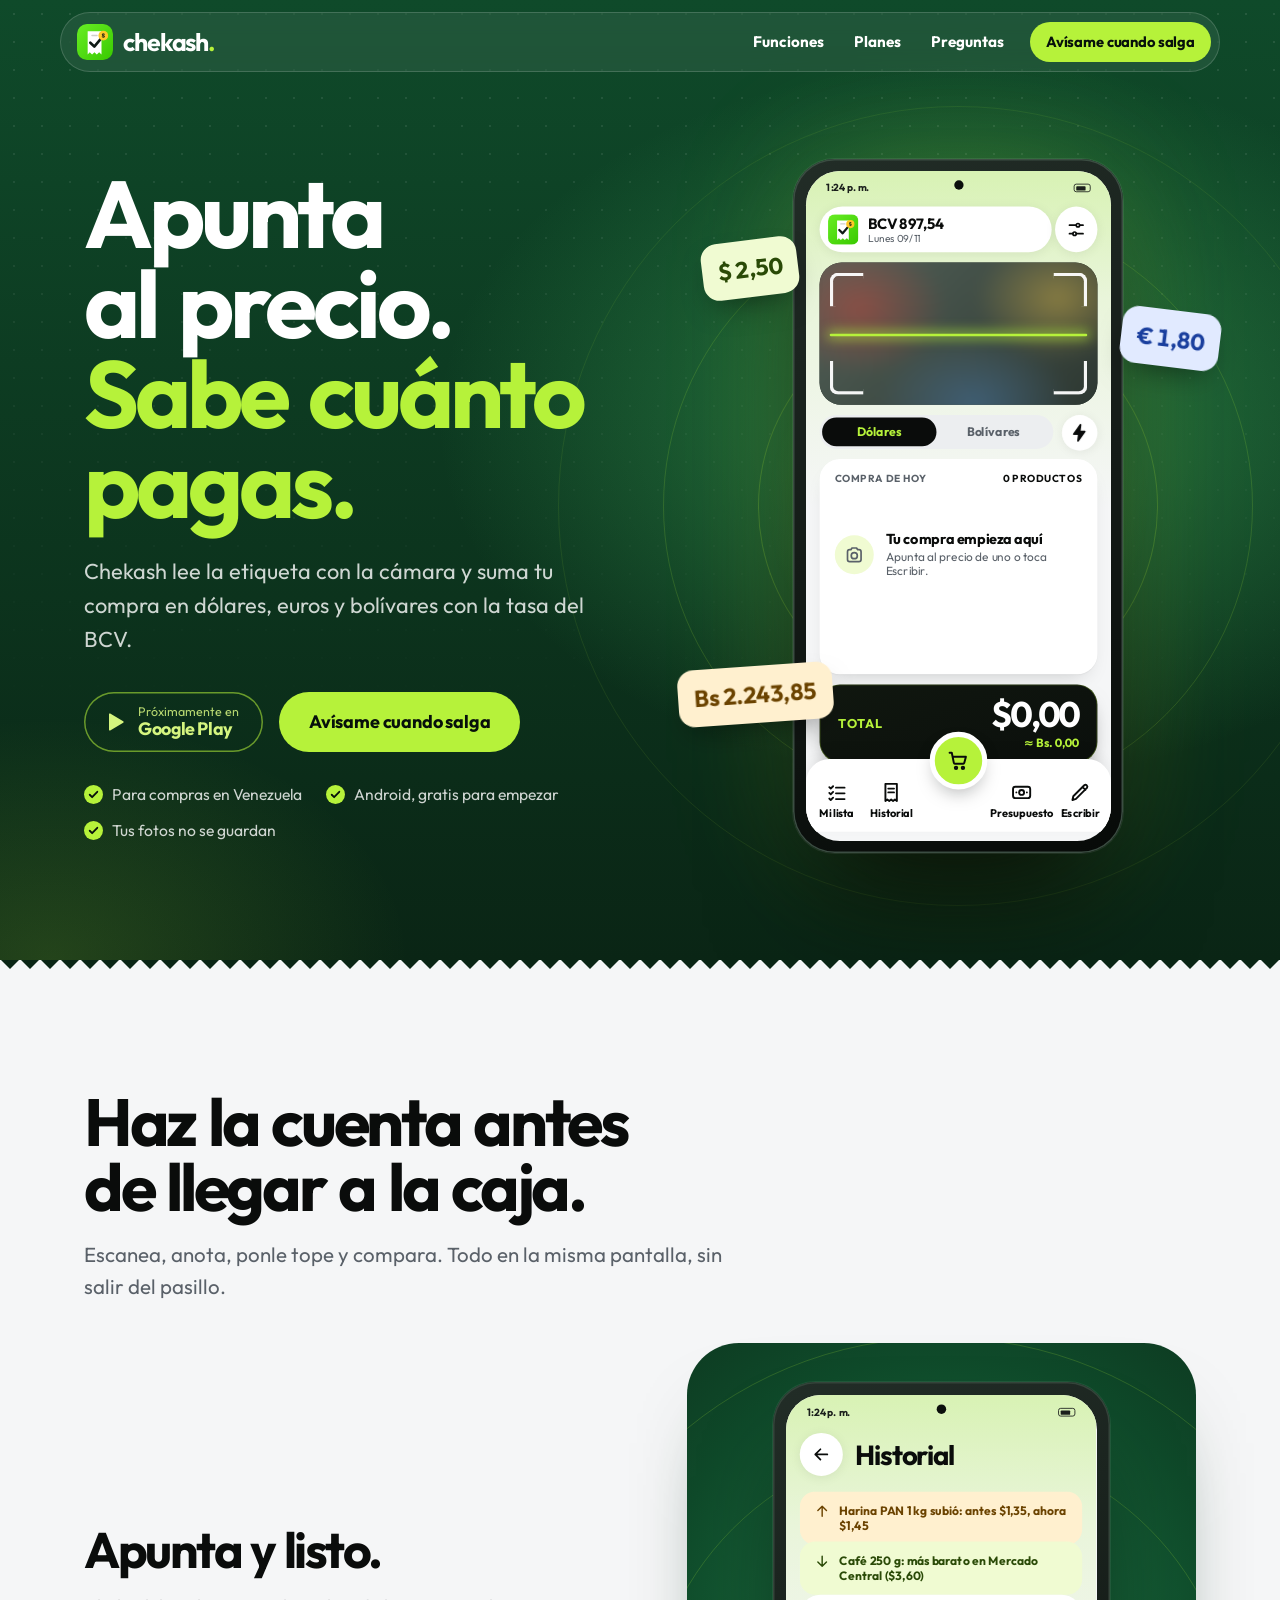
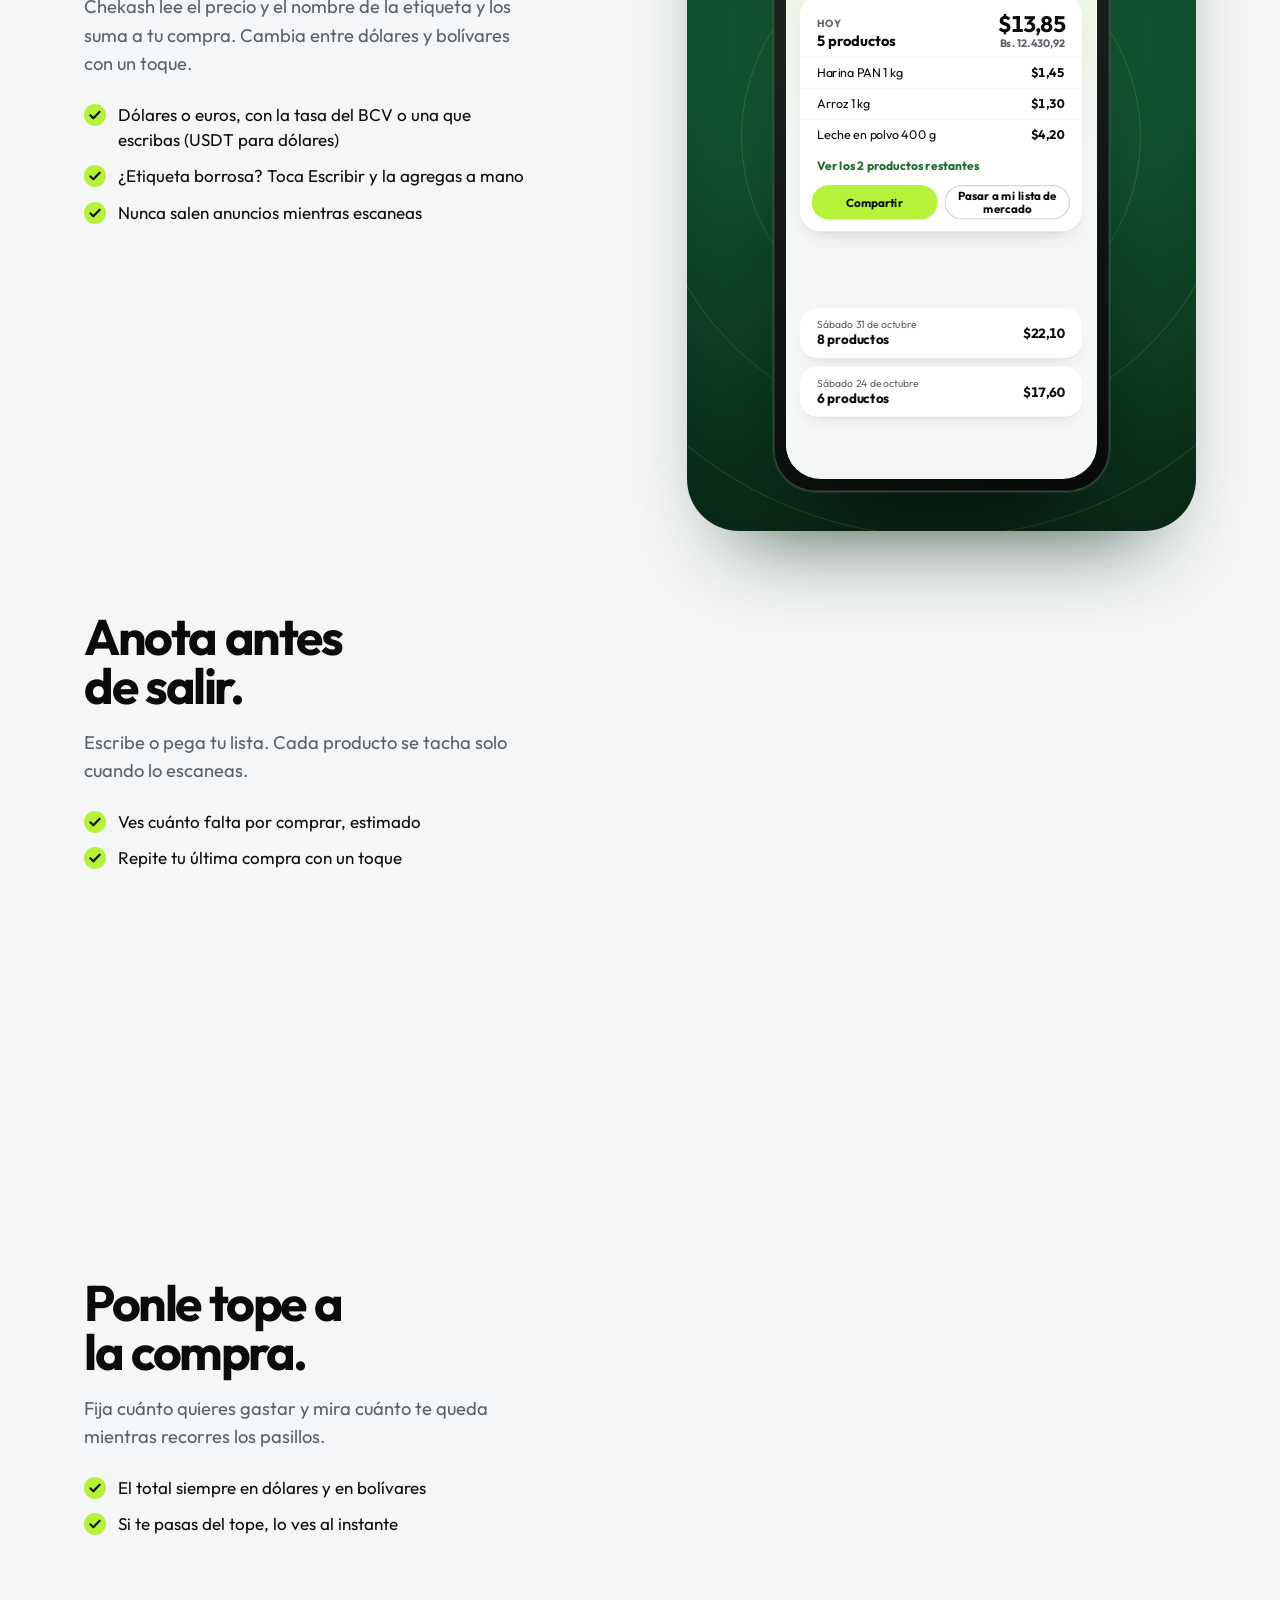
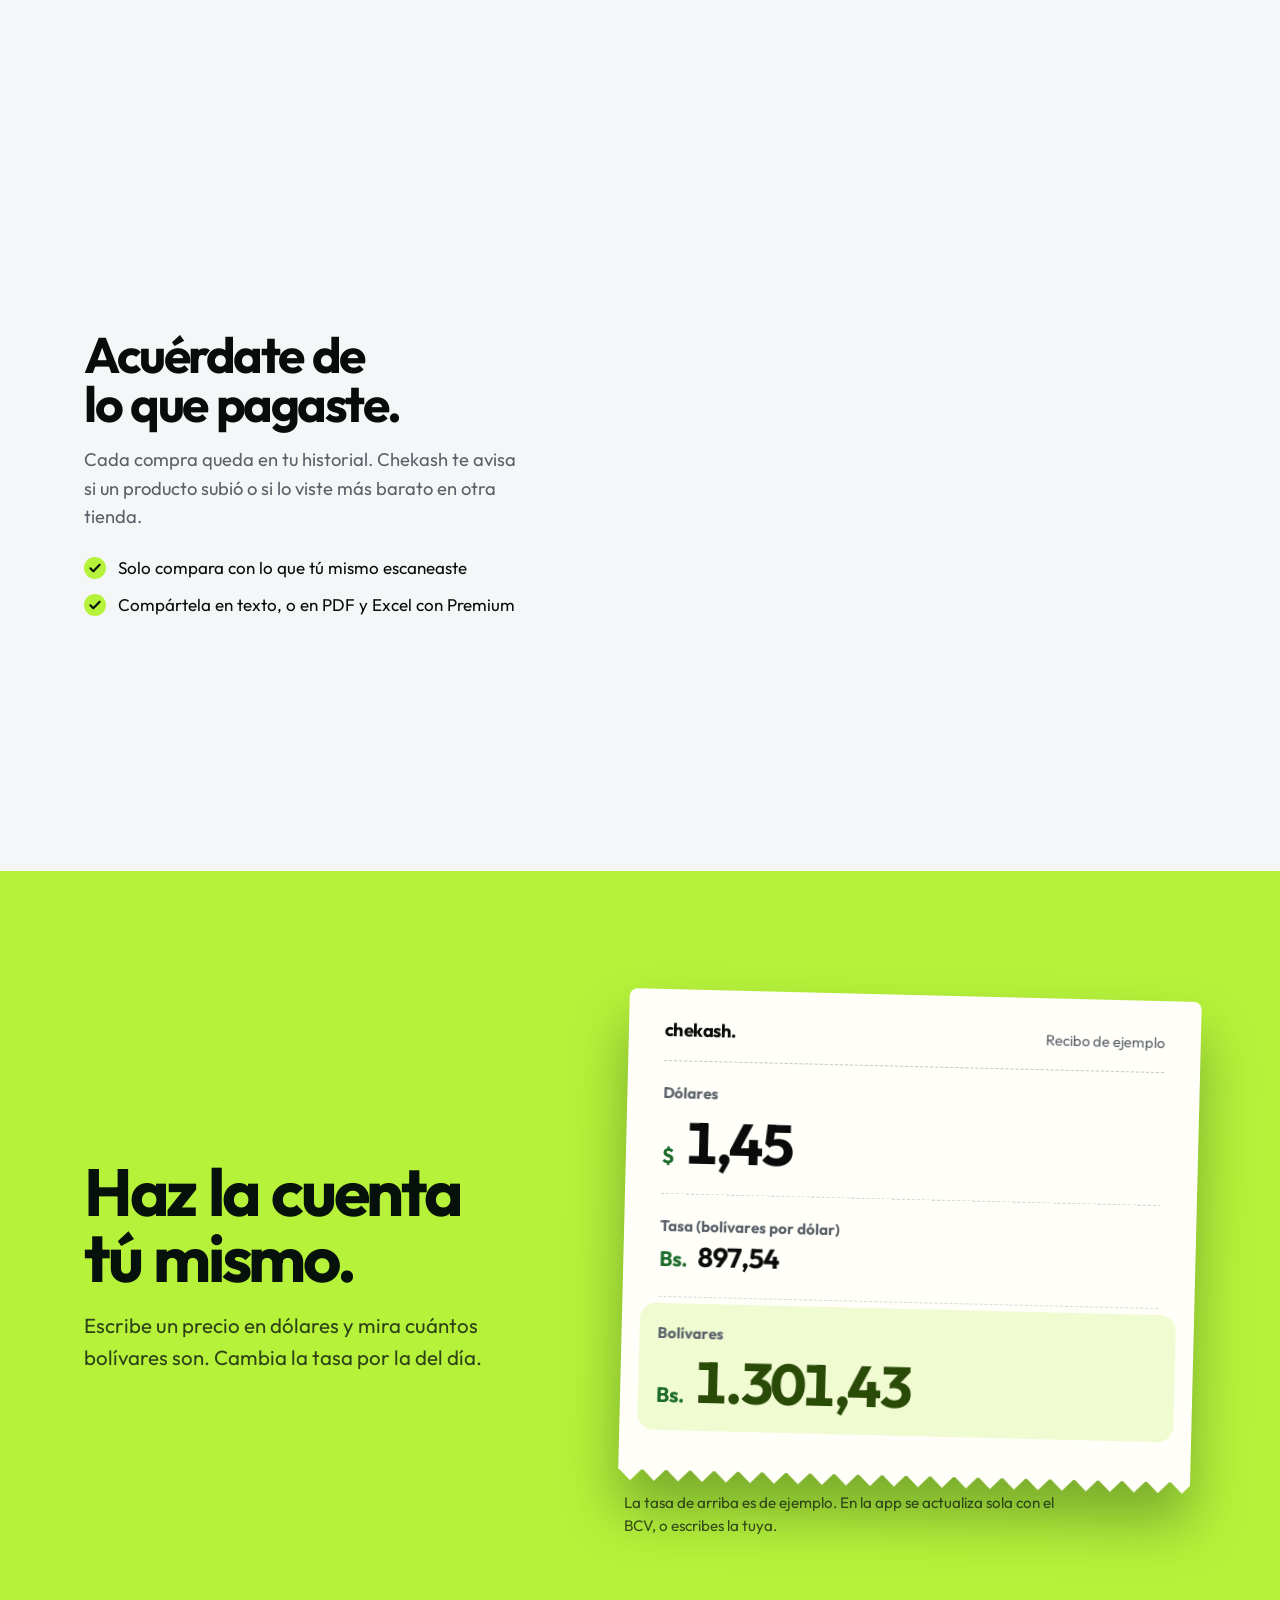
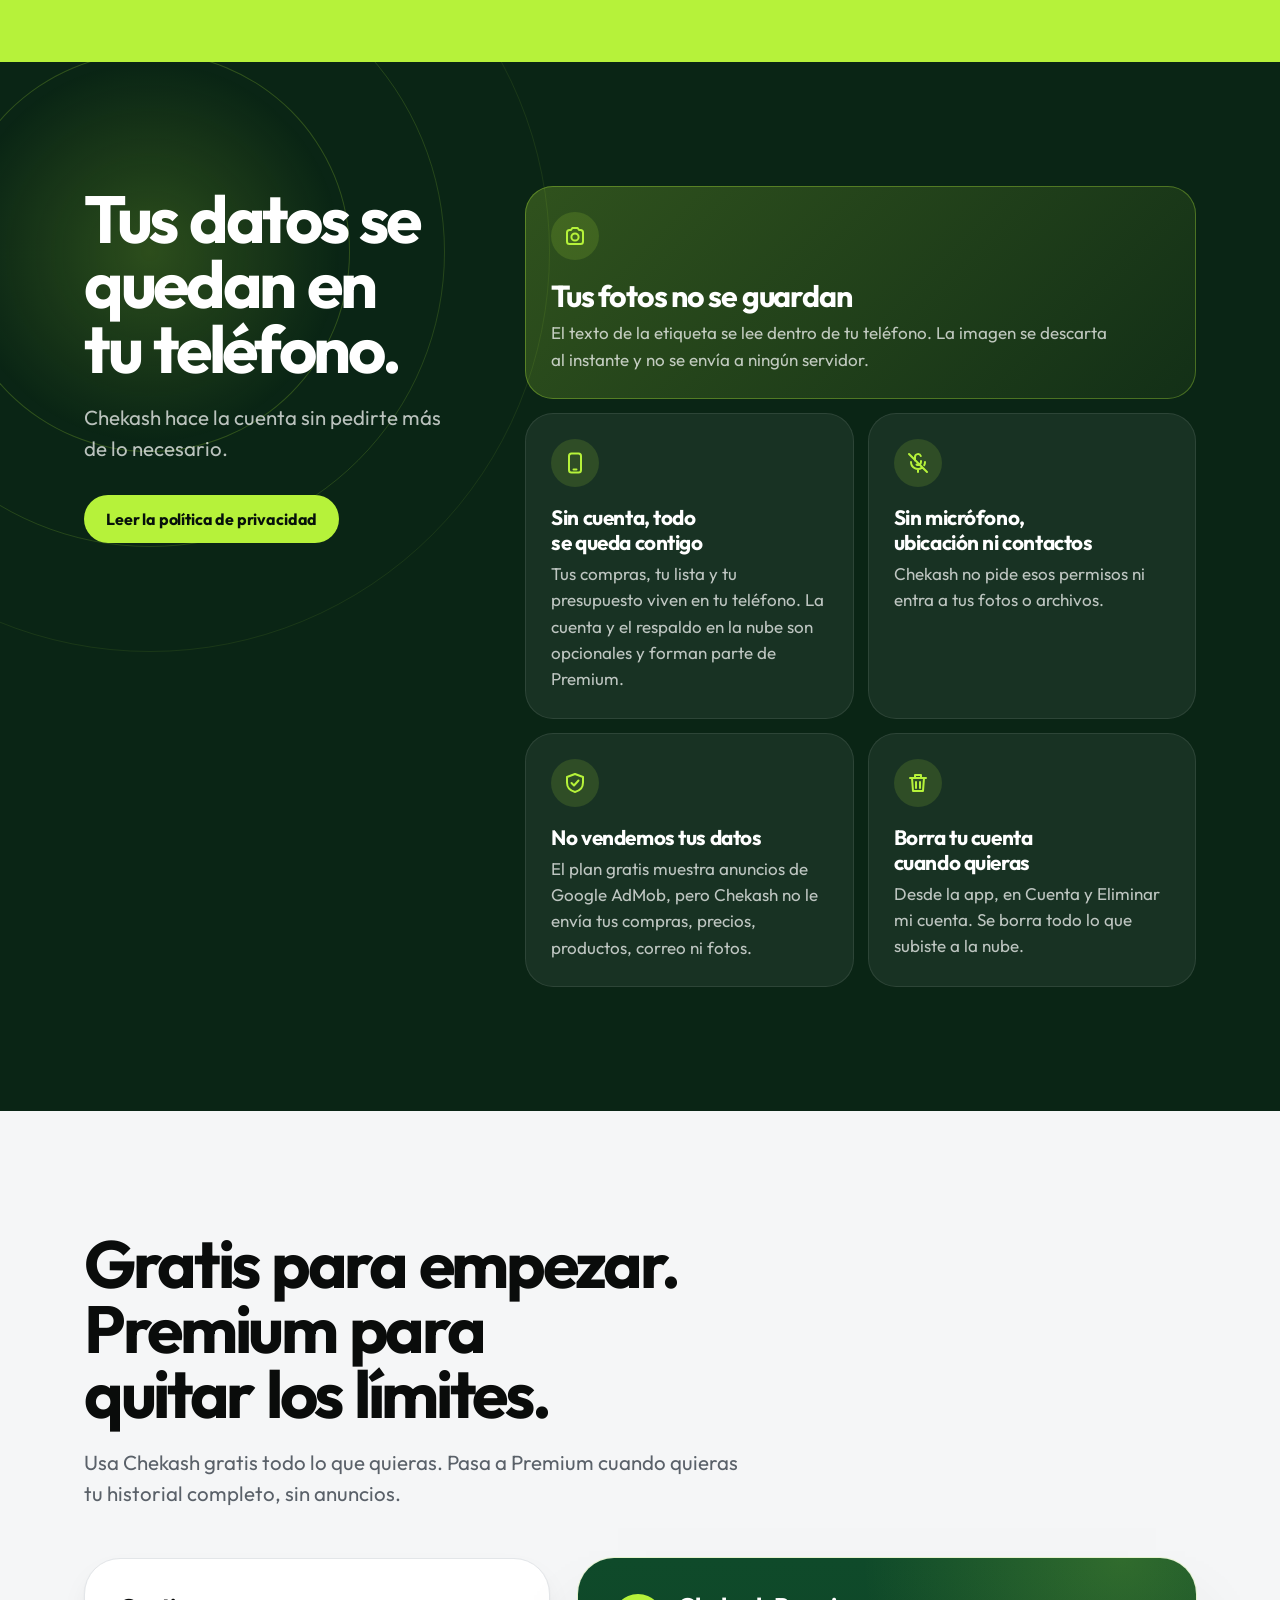
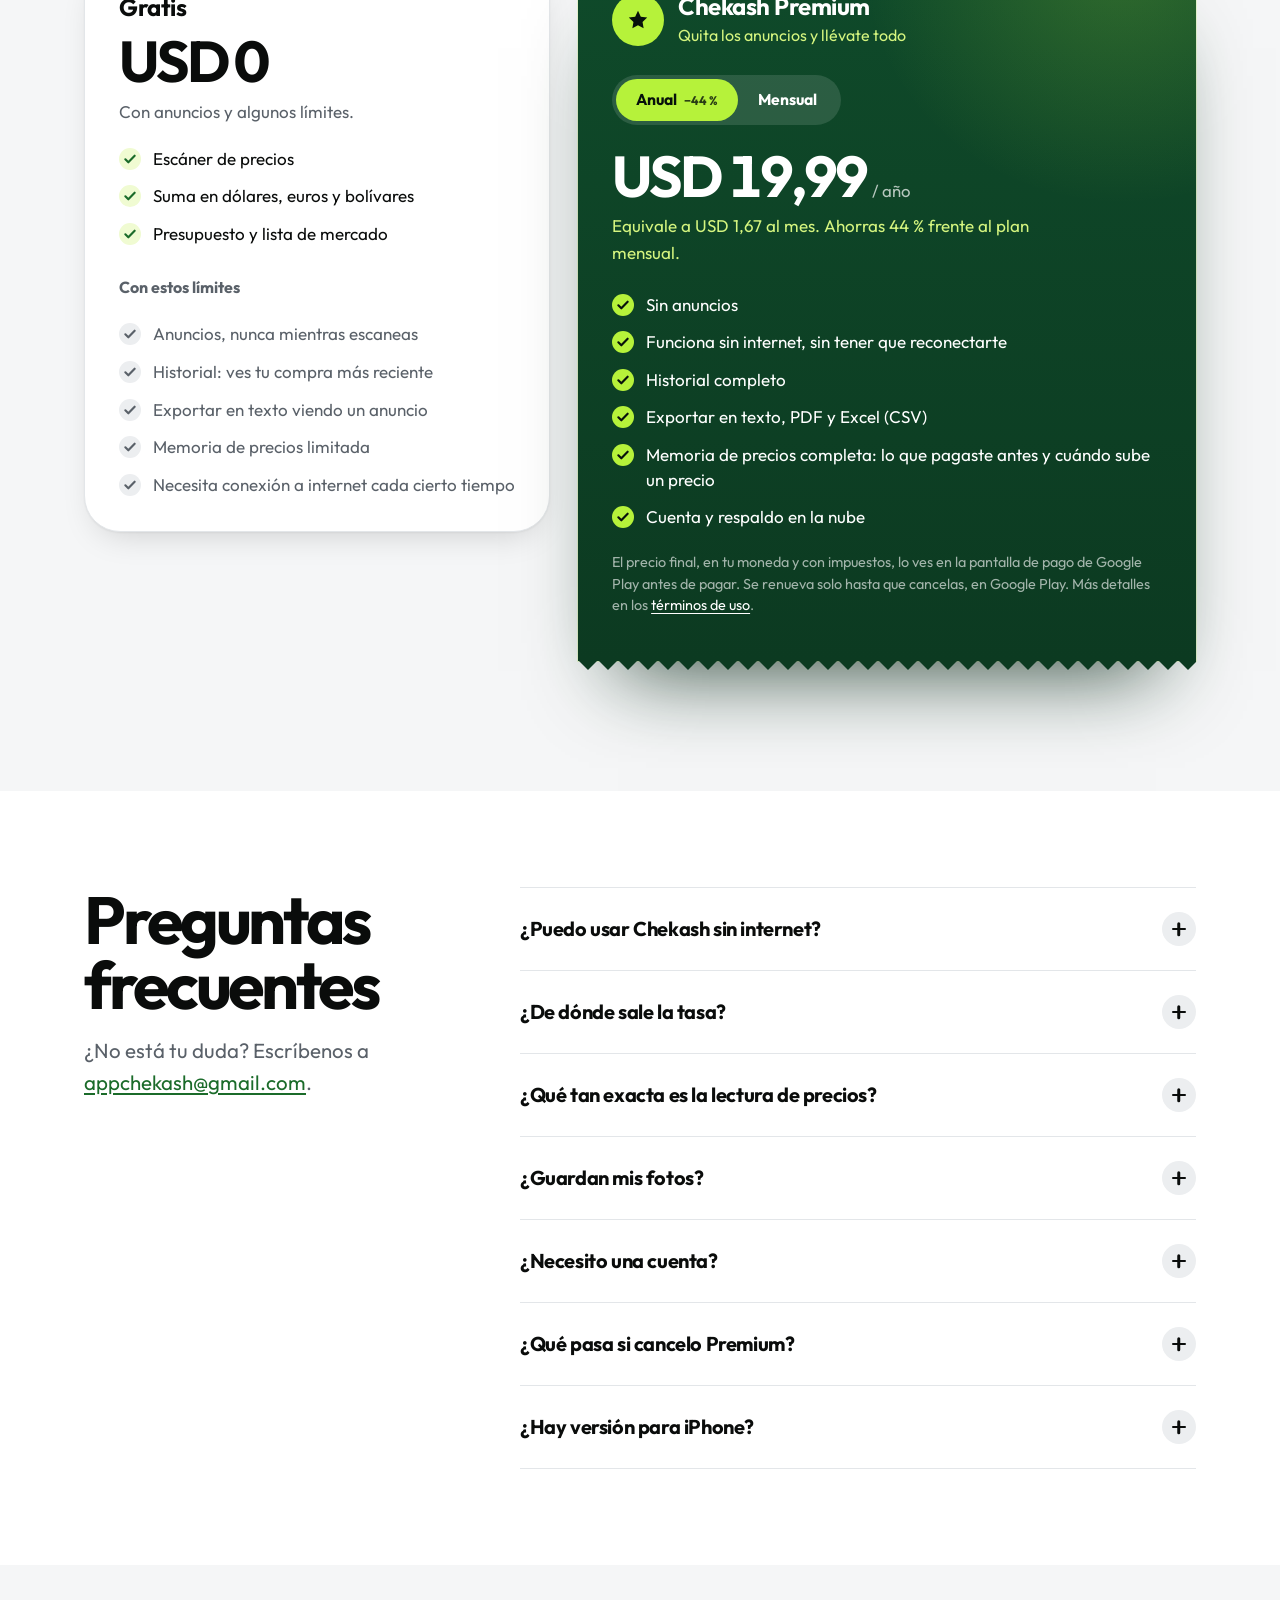
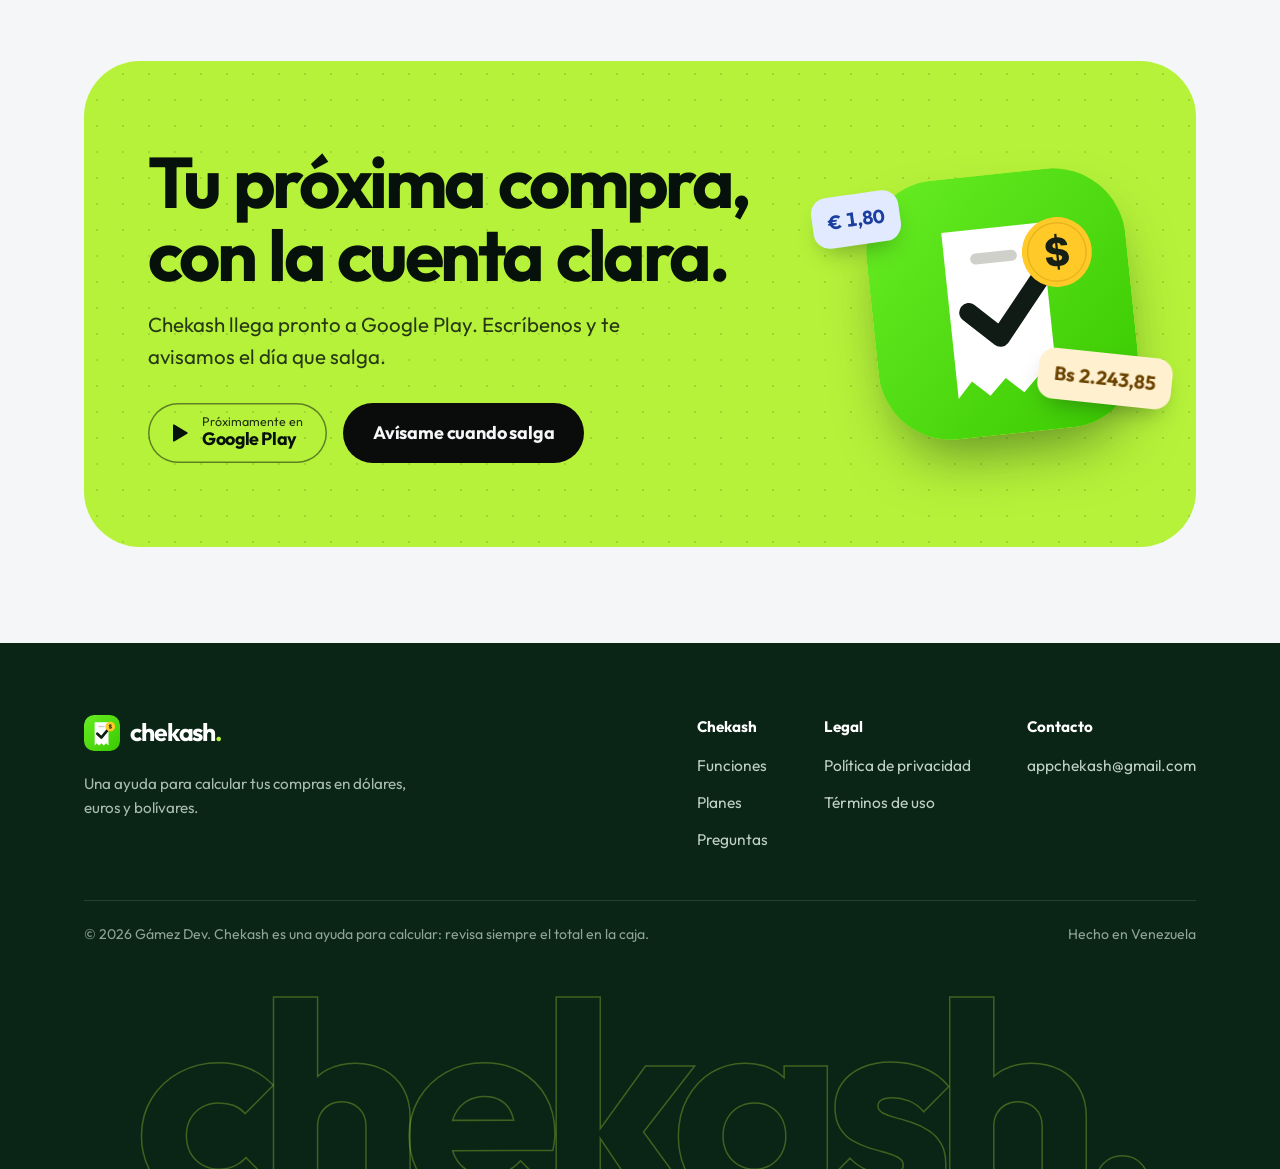
==== index.html @ 9ab1c33e "Add files via upload" ====
<!DOCTYPE html>
<html lang="es">
<head>
<meta charset="utf-8">
<meta name="viewport" content="width=device-width, initial-scale=1">
<title>Chekash: escáner de precios en dólares, euros y bolívares</title>
<meta name="description" content="Apunta la cámara al precio y Chekash lo lee y lo suma en dólares, euros y bolívares con la tasa del BCV. Lista de mercado, presupuesto e historial. Para compras en Venezuela, en Android.">
<meta name="theme-color" content="#0A2515">
<meta name="color-scheme" content="light dark">
<link rel="icon" type="image/svg+xml" href="logo.svg">
<link rel="icon" type="image/png" sizes="32x32" href="favicon-32.png">
<link rel="apple-touch-icon" href="apple-touch-icon.png">
<link rel="preload" href="assets/fonts/outfit-bold.woff" as="font" type="font/woff" crossorigin>
<link rel="preload" href="assets/fonts/outfit-regular.woff" as="font" type="font/woff" crossorigin>
<link rel="stylesheet" href="assets/site.css?v=20261108"><link rel="stylesheet" href="assets/home.css?v=20261108">
<script>document.documentElement.classList.add('js')</script>
<meta property="og:type" content="website">
<meta property="og:title" content="Chekash: escáner de precios en dólares, euros y bolívares">
<meta property="og:description" content="Apunta al precio. Sabe cuánto pagas.">
<meta property="og:url" content="https://gamezcorporation.github.io/">
<meta property="og:image" content="https://gamezcorporation.github.io/og-image.png">
<meta name="twitter:card" content="summary_large_image">
<script type="application/ld+json">{"@context":"https://schema.org","@type":"SoftwareApplication","name":"Chekash","applicationCategory":"FinanceApplication","operatingSystem":"Android","description":"Escáner de precios que suma tu compra en dólares, euros y bolívares con la tasa del BCV.","offers":[{"@type":"Offer","price":"0","priceCurrency":"USD","description":"Plan gratis con anuncios"},{"@type":"Offer","price":"2.99","priceCurrency":"USD","description":"Chekash Premium, mensual"},{"@type":"Offer","price":"19.99","priceCurrency":"USD","description":"Chekash Premium, anual"}],"inLanguage":"es","countriesSupported":"VE","publisher":{"@type":"Organization","name":"Gámez Dev"}}</script>
</head>
<body>
<svg width="0" height="0" style="position:absolute" aria-hidden="true" focusable="false">
<defs><linearGradient id="lg" x1="0" y1="0" x2="260" y2="260" gradientUnits="userSpaceOnUse"><stop offset="0" stop-color="#68ED24"/><stop offset="1" stop-color="#39C900"/></linearGradient></defs>
<symbol id="logo" viewBox="0 0 260 260"><rect width="260" height="260" rx="58" fill="url(#lg)"/><path d="M77 53H177V220L160 204L143 220L126 204L109 220L92 204L77 220Z" fill="#fff"/><rect x="103" y="77" width="47" height="11" rx="5.5" fill="#d0d0ca"/><path d="M96 135L125 163L185 91" fill="none" stroke="#101b16" stroke-width="19" stroke-linecap="round" stroke-linejoin="round"/><circle cx="190" cy="84" r="35" fill="#ffca28"/><circle cx="190" cy="84" r="29.25" fill="#ffca28" stroke="#e9b41d" stroke-width="1.5"/><path fill="#172017" stroke="none" d="m189.12,101.69h2.29v-3.35c6.34,-0.32 10.09,-3.47 10.09,-8.57 0,-4.53 -3.18,-7.27 -8.66,-8.47l-1.43,-0.34v-6.06c1.98,0.3 3.1,1.43 3.26,3.18h6.46c-0.06,-4.95 -3.79,-8.42 -9.71,-8.8v-3.35h-2.29v3.35c-5.83,0.4 -9.88,3.81 -9.88,8.74 0,4.27 2.97,6.72 7.86,7.85l2.02,0.48v6.38c-2.46,-0.3 -4.04,-1.68 -4.17,-4.09h-6.46c0.1,6.19 4.19,9.39 10.63,9.71zM191.41,92.71v-5.81c2.23,0.67 3.29,1.49 3.29,2.86 0,1.52 -1.24,2.65 -3.29,2.95zM189.12,80.4c-1.81,-0.57 -2.93,-1.39 -2.93,-2.84 0,-1.35 0.99,-2.38 2.93,-2.67z"/></symbol>
<symbol id="i-check" viewBox="0 0 24 24"><path d="M5 12.5l4.5 4.5L19 7"/></symbol>
<symbol id="i-play" viewBox="0 0 24 24"><path d="M7 4.2v15.6a.8.8 0 001.2.7l13-7.8a.8.8 0 000-1.4l-13-7.8A.8.8 0 007 4.2z"/></symbol>
<symbol id="i-menu" viewBox="0 0 24 24"><path d="M4 8h16M4 16h16"/></symbol>
<symbol id="i-camera" viewBox="0 0 24 24"><path d="M4 8.5A2.5 2.5 0 016.5 6H8l1.3-2h5.4L16 6h1.5A2.5 2.5 0 0120 8.5v9a2.5 2.5 0 01-2.5 2.5h-11A2.5 2.5 0 014 17.5z"/><circle cx="12" cy="13" r="3.6"/></symbol>
<symbol id="i-wifioff" viewBox="0 0 24 24"><path d="M2.5 9a15 15 0 015-3.2M21.5 9a15 15 0 00-8.7-4M5.8 12.6a10 10 0 014-2.4M18.2 12.6a10 10 0 00-3.4-2.2M9.4 16.2a5 5 0 015.2 0M12 19.6h.01M3 3l18 18"/></symbol>
<symbol id="i-trend" viewBox="0 0 24 24"><path d="M3 17l6-6 4 4 8-8M15 7h6v6"/></symbol>
<symbol id="i-phone" viewBox="0 0 24 24"><rect x="6" y="2.5" width="12" height="19" rx="2.5"/><path d="M10.5 18.5h3"/></symbol>
<symbol id="i-micoff" viewBox="0 0 24 24"><path d="M9 9.5V6a3 3 0 015.8-1M15 10v1a3 3 0 01-4.5 2.6M5 11a7 7 0 0010.8 5.9M19 11a7 7 0 01-.8 3.2M12 18v3M3 3l18 18"/></symbol>
<symbol id="i-shield" viewBox="0 0 24 24"><path d="M12 3l8 3v5.5c0 4.6-3.2 8.3-8 9.5-4.8-1.2-8-4.9-8-9.5V6z"/><path d="M8.5 12l2.5 2.5 4.5-5"/></symbol>
<symbol id="i-trash" viewBox="0 0 24 24"><path d="M4 7h16M9 7V4h6v3M6 7l1 13h10l1-13M10 11v6M14 11v6"/></symbol>
<symbol id="i-star" viewBox="0 0 24 24"><path d="M12 3.5l2.6 5.4 5.9.8-4.3 4.1 1 5.8L12 16.8 6.8 19.6l1-5.8L3.5 9.7l5.9-.8z"/></symbol>
<symbol id="i-list" viewBox="0 0 24 24"><path d="M4 6.5L5.5 8 8 5.5M4 12.5L5.5 14 8 11.5M4 18.5L5.5 20 8 17.5M11 7h9M11 13h9M11 19h9"/></symbol>
<symbol id="i-receipt" viewBox="0 0 24 24"><path d="M6 3h12v18l-2-1.5-2 1.5-2-1.5-2 1.5-2-1.5L6 21zM9 8h6M9 12h6"/></symbol>
<symbol id="i-cart" viewBox="0 0 24 24"><path d="M3 4h2.2l2.1 10.3a1 1 0 001 .8h8.5a1 1 0 001-.8L19.5 8H6"/><circle cx="9.5" cy="19.3" r="1.2"/><circle cx="16.5" cy="19.3" r="1.2"/></symbol>
<symbol id="i-cash" viewBox="0 0 24 24"><rect x="3" y="6" width="18" height="12" rx="2.5"/><circle cx="12" cy="12" r="2.6"/><path d="M6.5 12h.01M17.5 12h.01"/></symbol>
<symbol id="i-pencil" viewBox="0 0 24 24"><path d="M4 20l.9-4L16.4 4.5a2 2 0 012.8 2.8L7.7 18.8zM14.6 6.4l3 3"/></symbol>
<symbol id="i-sliders" viewBox="0 0 24 24"><path d="M4 7h8M16 7h4M4 17h4M12 17h8"/><circle cx="14" cy="7" r="2"/><circle cx="10" cy="17" r="2"/></symbol>
<symbol id="i-bolt" viewBox="0 0 24 24"><path d="M13 2.5L5 13.5h6L10 21.5l8-11h-6z" fill="currentColor"/></symbol>
<symbol id="i-back" viewBox="0 0 24 24"><path d="M19 12H5M11 6l-6 6 6 6"/></symbol>
<symbol id="i-plus" viewBox="0 0 24 24"><path d="M12 5v14M5 12h14"/></symbol>
<symbol id="i-up" viewBox="0 0 24 24"><path d="M12 19V5M6 11l6-6 6 6"/></symbol>
<symbol id="i-down" viewBox="0 0 24 24"><path d="M12 5v14M6 13l6 6 6-6"/></symbol>
</svg>
<a class="skip" href="#contenido">Saltar al contenido</a>
<header class="site-nav">
  <div class="nav-in" data-open="false">
    <a class="brand" href="#" aria-label="Chekash, inicio"><svg aria-hidden="true"><use href="#logo"/></svg><span class="wordmark">chekash<i>.</i></span></a>
    <nav class="nav-links" aria-label="Principal">
      <a href="#funciones">Funciones</a><a href="#planes">Planes</a><a href="#preguntas">Preguntas</a>
    </nav>
    <a class="btn btn-ink btn-sm nav-cta" data-play data-live-text="Descargar" href="mailto:appchekash@gmail.com?subject=Av%C3%ADsame%20cuando%20Chekash%20est%C3%A9%20en%20Google%20Play">Avísame cuando salga</a>
    <button class="nav-toggle" type="button" aria-expanded="false" aria-label="Abrir menú"><svg class="i" aria-hidden="true"><use href="#i-menu"/></svg></button>
  </div>
</header>
<main>
<section class="hero on-dark" id="contenido">
  <div class="wrap hero-grid">
    <div class="hero-copy">
      <h1>Apunta al precio. <span class="l2">Sabe cuánto pagas.</span></h1>
      <p class="lead">Chekash lee la etiqueta con la cámara y suma tu compra en dólares, euros y bolívares con la tasa del BCV.</p>
      <div class="cta-row"><a class="store-soon " data-play data-live-small="Disponible en"><svg class="i i-fill" aria-hidden="true"><use href="#i-play"/></svg><span><small>Próximamente en</small><b>Google Play</b></span></a><a class="btn btn-lime btn-lg" data-notify href="mailto:appchekash@gmail.com?subject=Av%C3%ADsame%20cuando%20Chekash%20est%C3%A9%20en%20Google%20Play&amp;body=Hola%2C%20av%C3%ADsenme%20cuando%20Chekash%20est%C3%A9%20disponible%20en%20Google%20Play.">Avísame cuando salga</a></div>
      <ul class="hero-proof"><li><svg class="i" aria-hidden="true"><use href="#i-check"/></svg>Para compras en Venezuela</li><li><svg class="i" aria-hidden="true"><use href="#i-check"/></svg>Android, gratis para empezar</li><li><svg class="i" aria-hidden="true"><use href="#i-check"/></svg>Tus fotos no se guardan</li></ul>
    </div>
    <div class="hero-stage" aria-hidden="true">
      <div class="rings"><i></i><i></i><i></i></div>
      <span class="chip chip-usd tag tag-usd num">$ 2,50</span>
      <span class="chip chip-eur tag tag-eur num">€ 1,80</span>
      <span class="chip chip-bs tag tag-bs num">Bs 2.243,85</span>
      <div class="phone" data-demo><div class="glass"><div class="screen ap" data-screen="scan" data-usd="835" data-bs="749445" data-mode="usd">
  <div class="ap-status"><span>1:24 p. m.</span><i class="ap-hole"></i><span class="ap-bat"></span></div>
  <div class="ap-pill"><svg class="lg" viewBox="0 0 260 260"><use href="#logo"/></svg><div><b>BCV 897,54</b><small>Lunes 09/11</small></div></div>
  <div class="ap-ibtn" style="left:294px;top:42px;width:50px;height:54px"><svg viewBox="0 0 24 24"><use href="#i-sliders"/></svg></div>
  <div class="ap-vf"><div class="vf-bg"></div>
    <i class="vf-bracket a"></i><i class="vf-bracket b"></i><i class="vf-bracket c"></i><i class="vf-bracket d"></i>
    <div class="vf-label in"><span class="vf-name">CAFÉ 250 G</span><span class="vf-price"><span class="vf-price-t">$3,80</span><i class="vf-box on"></i></span><span class="vf-bars"></span></div>
    <div class="vf-scan" style="top:84px"></div>
  </div>
  <div class="ap-seg"><span class="on" data-mode="usd">Dólares</span><span data-mode="bs">Bolívares</span></div>
  <div class="ap-ibtn" style="left:302px;top:288px;width:42px;height:42px"><svg viewBox="0 0 24 24"><use href="#i-bolt"/></svg></div>
  <div class="ap-card"><div class="ap-card-h"><span>Compra de hoy</span><b data-count>3 productos</b></div>
    <div class="ap-rows" data-rows><div class="ap-row"><span class="ck"><svg viewBox="0 0 24 24"><use href="#i-check"/></svg></span><span class="t"><b>Harina PAN 1 kg</b><small>Bs. 1.301,43</small></span><span class="pr">$1,45</span></div><div class="ap-row"><span class="ck"><svg viewBox="0 0 24 24"><use href="#i-check"/></svg></span><span class="t"><b>Aceite 1 L</b><small>Bs. 2.782,37</small></span><span class="pr">$3,10</span></div><div class="ap-row new"><span class="ck"><svg viewBox="0 0 24 24"><use href="#i-check"/></svg></span><span class="t"><b>Café 250 g</b><small>Bs. 3.410,65</small></span><span class="pr">$3,80</span></div></div>
    <div class="ap-empty"><span class="ic"><svg viewBox="0 0 24 24"><use href="#i-camera"/></svg></span><div><b>Tu compra empieza aquí</b><span>Apunta al precio de uno o toca Escribir.</span></div></div>
  </div>
  <div class="ap-total"><span class="l">TOTAL</span><span class="r"><span class="big" data-total-big>$8,35</span><span class="sm" data-total-sm>≈ Bs. 7.494,45</span></span></div>
  <div class="ap-nav"><div><svg viewBox="0 0 24 24"><use href="#i-list"/></svg>Mi lista</div><div><svg viewBox="0 0 24 24"><use href="#i-receipt"/></svg>Historial</div><div></div><div><svg viewBox="0 0 24 24"><use href="#i-cash"/></svg>Presupuesto</div><div><svg viewBox="0 0 24 24"><use href="#i-pencil"/></svg>Escribir</div><span class="ap-fab"><svg viewBox="0 0 24 24"><use href="#i-cart"/></svg></span></div>
</div></div></div>
    </div>
  </div>
</section>
<div class="edge" aria-hidden="true"></div>
<section class="features" id="funciones">
  <div class="wrap">
    <div class="sec-head"><h2>Haz la cuenta antes de llegar a la caja.</h2><p class="lead">Escanea, anota, ponle tope y compara. Todo en la misma pantalla, sin salir del pasillo.</p></div>
    <div class="feat-grid">
      <div class="feat-panels"><article class="feat" data-screen="scan"><h3>Apunta y listo.</h3><p>Chekash lee el precio y el nombre de la etiqueta y los suma a tu compra. Cambia entre dólares y bolívares con un toque.</p><ul class="facts"><li><svg class="i" aria-hidden="true"><use href="#i-check"/></svg><span>Dólares o euros, con la tasa del BCV o una que escribas (USDT para dólares)</span></li><li><svg class="i" aria-hidden="true"><use href="#i-check"/></svg><span>¿Etiqueta borrosa? Toca Escribir y la agregas a mano</span></li><li><svg class="i" aria-hidden="true"><use href="#i-check"/></svg><span>Nunca salen anuncios mientras escaneas</span></li></ul><div class="feat-slot" data-screen="scan"></div></article><article class="feat" data-screen="lista"><h3>Anota antes de salir.</h3><p>Escribe o pega tu lista. Cada producto se tacha solo cuando lo escaneas.</p><ul class="facts"><li><svg class="i" aria-hidden="true"><use href="#i-check"/></svg><span>Ves cuánto falta por comprar, estimado</span></li><li><svg class="i" aria-hidden="true"><use href="#i-check"/></svg><span>Repite tu última compra con un toque</span></li></ul><div class="feat-slot" data-screen="lista"></div></article><article class="feat" data-screen="presupuesto"><h3>Ponle tope a la compra.</h3><p>Fija cuánto quieres gastar y mira cuánto te queda mientras recorres los pasillos.</p><ul class="facts"><li><svg class="i" aria-hidden="true"><use href="#i-check"/></svg><span>El total siempre en dólares y en bolívares</span></li><li><svg class="i" aria-hidden="true"><use href="#i-check"/></svg><span>Si te pasas del tope, lo ves al instante</span></li></ul><div class="feat-slot" data-screen="presupuesto"></div></article><article class="feat" data-screen="historial"><h3>Acuérdate de lo que pagaste.</h3><p>Cada compra queda en tu historial. Chekash te avisa si un producto subió o si lo viste más barato en otra tienda.</p><ul class="facts"><li><svg class="i" aria-hidden="true"><use href="#i-check"/></svg><span>Solo compara con lo que tú mismo escaneaste</span></li><li><svg class="i" aria-hidden="true"><use href="#i-check"/></svg><span>Compártela en texto, o en PDF y Excel con Premium</span></li></ul><div class="feat-slot" data-screen="historial"></div></article></div>
      <div class="feat-stage" aria-hidden="true"><div class="rings" aria-hidden="true"><i></i><i></i><i></i></div><div class="phone" aria-hidden="true"><div class="glass"><div class="screen ap is-on" data-screen="scan" data-usd="835" data-bs="749445" data-mode="usd">
  <div class="ap-status"><span>1:24 p. m.</span><i class="ap-hole"></i><span class="ap-bat"></span></div>
  <div class="ap-pill"><svg class="lg" viewBox="0 0 260 260"><use href="#logo"/></svg><div><b>BCV 897,54</b><small>Lunes 09/11</small></div></div>
  <div class="ap-ibtn" style="left:294px;top:42px;width:50px;height:54px"><svg viewBox="0 0 24 24"><use href="#i-sliders"/></svg></div>
  <div class="ap-vf"><div class="vf-bg"></div>
    <i class="vf-bracket a"></i><i class="vf-bracket b"></i><i class="vf-bracket c"></i><i class="vf-bracket d"></i>
    <div class="vf-label in"><span class="vf-name">CAFÉ 250 G</span><span class="vf-price"><span class="vf-price-t">$3,80</span><i class="vf-box on"></i></span><span class="vf-bars"></span></div>
    <div class="vf-scan" style="top:84px"></div>
  </div>
  <div class="ap-seg"><span class="on" data-mode="usd">Dólares</span><span data-mode="bs">Bolívares</span></div>
  <div class="ap-ibtn" style="left:302px;top:288px;width:42px;height:42px"><svg viewBox="0 0 24 24"><use href="#i-bolt"/></svg></div>
  <div class="ap-card"><div class="ap-card-h"><span>Compra de hoy</span><b data-count>3 productos</b></div>
    <div class="ap-rows" data-rows><div class="ap-row"><span class="ck"><svg viewBox="0 0 24 24"><use href="#i-check"/></svg></span><span class="t"><b>Harina PAN 1 kg</b><small>Bs. 1.301,43</small></span><span class="pr">$1,45</span></div><div class="ap-row"><span class="ck"><svg viewBox="0 0 24 24"><use href="#i-check"/></svg></span><span class="t"><b>Aceite 1 L</b><small>Bs. 2.782,37</small></span><span class="pr">$3,10</span></div><div class="ap-row new"><span class="ck"><svg viewBox="0 0 24 24"><use href="#i-check"/></svg></span><span class="t"><b>Café 250 g</b><small>Bs. 3.410,65</small></span><span class="pr">$3,80</span></div></div>
    <div class="ap-empty"><span class="ic"><svg viewBox="0 0 24 24"><use href="#i-camera"/></svg></span><div><b>Tu compra empieza aquí</b><span>Apunta al precio de uno o toca Escribir.</span></div></div>
  </div>
  <div class="ap-total"><span class="l">TOTAL</span><span class="r"><span class="big" data-total-big>$8,35</span><span class="sm" data-total-sm>≈ Bs. 7.494,45</span></span></div>
  <div class="ap-nav"><div><svg viewBox="0 0 24 24"><use href="#i-list"/></svg>Mi lista</div><div><svg viewBox="0 0 24 24"><use href="#i-receipt"/></svg>Historial</div><div></div><div><svg viewBox="0 0 24 24"><use href="#i-cash"/></svg>Presupuesto</div><div><svg viewBox="0 0 24 24"><use href="#i-pencil"/></svg>Escribir</div><span class="ap-fab"><svg viewBox="0 0 24 24"><use href="#i-cart"/></svg></span></div>
</div><div class="screen ap" data-screen="lista">
  <div class="ap-status"><span>1:24 p. m.</span><i class="ap-hole"></i><span class="ap-bat"></span></div>
  <div class="ap-head"><span class="ap-back"><svg viewBox="0 0 24 24"><use href="#i-back"/></svg></span><h4>Mi lista</h4></div>
  <div class="ap-field"><span>Ej: 2 kilos de harina, leche...</span><i><svg viewBox="0 0 24 24"><use href="#i-plus"/></svg></i></div>
  <div class="ap-pillbtn" style="top:184px"><svg viewBox="0 0 24 24"><use href="#i-receipt"/></svg>Repetir mi última compra</div>
  <div class="ap-list"><div class="ap-li"><span class="cb"></span><span class="t"><b>Arroz 1 kg</b></span><span class="est">≈ $1,30</span></div><div class="ap-li"><span class="cb"></span><span class="t"><b>Leche en polvo 400 g</b></span><span class="est">≈ $4,20</span></div><div class="ap-li"><span class="cb"></span><span class="t"><b>Aceite 1 L</b></span><span class="est">≈ $3,10</span></div><div class="ap-li"><span class="cb"></span><span class="t"><b>Café 250 g</b></span><span class="est">≈ $3,80</span></div><div class="ap-sec">Ya en el carrito · 1</div><div class="ap-li done"><span class="cb"><svg viewBox="0 0 24 24"><use href="#i-check"/></svg></span><span class="t"><b>Harina PAN 1 kg</b></span><span class="est">$1,45</span></div></div>
  <div class="ap-total alt"><span class="l">Lo que falta,<br>estimado</span><span class="r"><span class="big">$12,40</span><span class="sm">≈ Bs. 11.129,49</span></span></div>
</div><div class="screen ap" data-screen="presupuesto">
  <div class="ap-status"><span>1:24 p. m.</span><i class="ap-hole"></i><span class="ap-bat"></span></div>
  <div class="ap-head"><span class="ap-back"><svg viewBox="0 0 24 24"><use href="#i-back"/></svg></span><h4>Presupuesto</h4></div>
  <div class="ap-bcard"><span class="k">Te quedan</span><span class="big">$11,65</span><span class="sm">≈ Bs. 10.456,35</span>
    <div class="ap-bar"><i style="width:41.75%"></i></div>
    <div class="ap-bar-l"><span>Llevas $8,35</span><span>Tope $20,00</span></div></div>
  <div class="ap-wcard"><div class="ap-ok"><i><svg viewBox="0 0 24 24"><use href="#i-check"/></svg></i>Dentro del presupuesto</div>
    <div class="ap-kv"><span>Productos</span><b>3</b></div>
    <div class="ap-kv"><span>Llevas</span><b>Bs. 7.494,45</b></div>
    <div class="ap-kv"><span>Tope</span><b>Bs. 17.950,80</b></div></div>
  <div class="ap-note">Te avisa cuando te pasas del tope.</div>
  <div class="ap-bigbtn">Cambiar tope</div>
</div><div class="screen ap" data-screen="historial">
  <div class="ap-status"><span>1:24 p. m.</span><i class="ap-hole"></i><span class="ap-bat"></span></div>
  <div class="ap-head"><span class="ap-back"><svg viewBox="0 0 24 24"><use href="#i-back"/></svg></span><h4>Historial</h4></div>
  <div class="ap-notice up" style="top:112px"><svg viewBox="0 0 24 24"><use href="#i-up"/></svg><span>Harina PAN 1 kg subió: antes $1,35, ahora $1,45</span></div>
  <div class="ap-notice down" style="top:170px"><svg viewBox="0 0 24 24"><use href="#i-down"/></svg><span>Café 250 g: más barato en Mercado Central ($3,60)</span></div>
  <div class="ap-hcard" style="top:232px"><div class="ap-hh"><div><small>Hoy</small><b>5 productos</b></div><div class="tot"><b>$13,85</b><small>Bs. 12.430,92</small></div></div>
    <div class="ap-hl"><span>Harina PAN 1 kg</span><b>$1,45</b></div><div class="ap-hl"><span>Arroz 1 kg</span><b>$1,30</b></div><div class="ap-hl"><span>Leche en polvo 400 g</span><b>$4,20</b></div><div class="ap-more">Ver los 2 productos restantes</div>
    <div class="ap-acts"><span class="p">Compartir</span><span class="o">Pasar a mi lista de mercado</span></div></div>
  <div class="ap-hmini" style="top:596px"><div><small>Sábado 31 de octubre</small><b>8 productos</b></div><b>$22,10</b></div>
  <div class="ap-hmini" style="top:664px"><div><small>Sábado 24 de octubre</small><b>6 productos</b></div><b>$17,60</b></div>
</div></div></div></div>
    </div>
  </div>
</section>
<section class="calc" id="calculadora">
  <div class="wrap calc-grid">
    <div>
      <h2>Haz la cuenta tú mismo.</h2>
      <p class="lead">Escribe un precio en dólares y mira cuántos bolívares son. Cambia la tasa por la del día.</p>
    </div>
    <div>
      <div class="ticket"><div class="ticket-top"><b>chekash.</b><span>Recibo de ejemplo</span></div>
        <div class="fld"><label for="c-usd">Dólares</label><div class="in-wrap"><span>$</span><input id="c-usd" inputmode="decimal" autocomplete="off" value="1,45"></div></div>
        <div class="fld small"><label for="c-rate">Tasa (bolívares por dólar)</label><div class="in-wrap"><span>Bs.</span><input id="c-rate" inputmode="decimal" autocomplete="off" value="897,54"></div></div>
        <div class="fld out"><label for="c-bs">Bolívares</label><div class="in-wrap"><span>Bs.</span><input id="c-bs" inputmode="decimal" autocomplete="off" value="1.301,43"></div></div>
      </div>
      <p class="ticket-note">La tasa de arriba es de ejemplo. En la app se actualiza sola con el BCV, o escribes la tuya.</p>
    </div>
  </div>
</section>
<section class="pv on-dark" id="privacidad">
  <div class="rings" aria-hidden="true"><i></i><i></i><i></i></div>
  <div class="wrap pv-grid">
    <div><h2>Tus datos se quedan en tu teléfono.</h2><p class="lead">Chekash hace la cuenta sin pedirte más de lo necesario.</p><a class="btn btn-lime" href="/Chekash/privacy-policy.html">Leer la política de privacidad</a></div>
    <ul class="pv-list"><li><span class="ic"><svg class="i" aria-hidden="true"><use href="#i-camera"/></svg></span><div><h3>Tus fotos no se guardan</h3><p>El texto de la etiqueta se lee dentro de tu teléfono. La imagen se descarta al instante y no se envía a ningún servidor.</p></div></li><li><span class="ic"><svg class="i" aria-hidden="true"><use href="#i-phone"/></svg></span><div><h3>Sin cuenta, todo se queda contigo</h3><p>Tus compras, tu lista y tu presupuesto viven en tu teléfono. La cuenta y el respaldo en la nube son opcionales y forman parte de Premium.</p></div></li><li><span class="ic"><svg class="i" aria-hidden="true"><use href="#i-micoff"/></svg></span><div><h3>Sin micrófono, ubicación ni contactos</h3><p>Chekash no pide esos permisos ni entra a tus fotos o archivos.</p></div></li><li><span class="ic"><svg class="i" aria-hidden="true"><use href="#i-shield"/></svg></span><div><h3>No vendemos tus datos</h3><p>El plan gratis muestra anuncios de Google AdMob, pero Chekash no le envía tus compras, precios, productos, correo ni fotos.</p></div></li><li><span class="ic"><svg class="i" aria-hidden="true"><use href="#i-trash"/></svg></span><div><h3>Borra tu cuenta cuando quieras</h3><p>Desde la app, en Cuenta y Eliminar mi cuenta. Se borra todo lo que subiste a la nube.</p></div></li></ul>
  </div>
</section>
<section class="plans" id="planes">
  <div class="wrap">
    <div class="sec-head"><h2>Gratis para empezar. Premium para quitar los límites.</h2><p class="lead">Usa Chekash gratis todo lo que quieras. Pasa a Premium cuando quieras tu historial completo, sin anuncios.</p></div>
    <div class="plan-grid">
      <div class="plan-free">
        <h3>Gratis</h3>
        <p class="plan-price num">USD 0</p>
        <p class="plan-sub">Con anuncios y algunos límites.</p>
        <ul class="plan-list "><li><svg class="i" aria-hidden="true"><use href="#i-check"/></svg><span>Escáner de precios</span></li><li><svg class="i" aria-hidden="true"><use href="#i-check"/></svg><span>Suma en dólares, euros y bolívares</span></li><li><svg class="i" aria-hidden="true"><use href="#i-check"/></svg><span>Presupuesto y lista de mercado</span></li></ul>
        <h4>Con estos límites</h4>
        <ul class="plan-list limits"><li><svg class="i" aria-hidden="true"><use href="#i-check"/></svg><span>Anuncios, nunca mientras escaneas</span></li><li><svg class="i" aria-hidden="true"><use href="#i-check"/></svg><span>Historial: ves tu compra más reciente</span></li><li><svg class="i" aria-hidden="true"><use href="#i-check"/></svg><span>Exportar en texto viendo un anuncio</span></li><li><svg class="i" aria-hidden="true"><use href="#i-check"/></svg><span>Memoria de precios limitada</span></li><li><svg class="i" aria-hidden="true"><use href="#i-check"/></svg><span>Necesita conexión a internet cada cierto tiempo</span></li></ul>
      </div>
      <div class="plan-pro on-dark">
        <div class="pro-top"><span class="star"><svg class="i i-fill" aria-hidden="true"><use href="#i-star"/></svg></span><div><h3>Chekash Premium</h3><p>Quita los anuncios y llévate todo</p></div></div>
        <div class="toggle" role="group" aria-label="Periodo de cobro" data-plan-toggle>
          <button type="button" data-plan="year" aria-pressed="true">Anual<small>−44 %</small></button><button type="button" data-plan="month" aria-pressed="false">Mensual</button>
        </div>
        <p class="plan-price num" style="margin-top:22px">USD <span data-price>19,99</span><small data-per>/ año</small></p>
        <p class="plan-sub" data-sub aria-live="polite">Equivale a USD 1,67 al mes. Ahorras 44 % frente al plan mensual.</p>
        <ul class="plan-list "><li><svg class="i" aria-hidden="true"><use href="#i-check"/></svg><span>Sin anuncios</span></li><li><svg class="i" aria-hidden="true"><use href="#i-check"/></svg><span>Funciona sin internet, sin tener que reconectarte</span></li><li><svg class="i" aria-hidden="true"><use href="#i-check"/></svg><span>Historial completo</span></li><li><svg class="i" aria-hidden="true"><use href="#i-check"/></svg><span>Exportar en texto, PDF y Excel (CSV)</span></li><li><svg class="i" aria-hidden="true"><use href="#i-check"/></svg><span>Memoria de precios completa: lo que pagaste antes y cuándo sube un precio</span></li><li><svg class="i" aria-hidden="true"><use href="#i-check"/></svg><span>Cuenta y respaldo en la nube</span></li></ul>
        <p class="fine">El precio final, en tu moneda y con impuestos, lo ves en la pantalla de pago de Google Play antes de pagar. Se renueva solo hasta que cancelas, en Google Play. Más detalles en los <a href="/Chekash/terminos-de-uso.html#sec-6">términos de uso</a>.</p>
      </div>
    </div>
  </div>
</section>
<section class="faq" id="preguntas">
  <div class="wrap faq-grid">
    <div><h2>Preguntas frecuentes</h2><p class="lead">¿No está tu duda? Escríbenos a <a href="mailto:appchekash@gmail.com">appchekash@gmail.com</a>.</p></div>
    <div><details><summary>¿Puedo usar Chekash sin internet?<span class="pm" aria-hidden="true"></span></summary><div class="ans"><p>Sin límites de conexión, solo con Premium: Premium funciona sin internet, con la última tasa guardada, y la app te avisa que no es la de hoy.</p><p>El plan gratis necesita conectarse cada cierto tiempo, por ejemplo tras 24 horas sin internet o 10 productos agregados sin conexión. Cuando eso pasa, la app te pide conectarte y sigues justo donde ibas, sin perder nada.</p></div></details><details><summary>¿De dónde sale la tasa?<span class="pm" aria-hidden="true"></span></summary><div class="ans"><p>Del sitio del Banco Central de Venezuela (bcv.org.ve) y de servicios públicos de consulta (ve.dolarapi.com) para la tasa USDT. También puedes escribir la tuya.</p><p>La tasa es informativa y puede ser distinta a la que aplique un comercio, un banco o una casa de cambio.</p></div></details><details><summary>¿Qué tan exacta es la lectura de precios?<span class="pm" aria-hidden="true"></span></summary><div class="ans"><p>El reconocimiento de texto puede equivocarse con etiquetas borrosas, con brillo, de varios precios o por kilo. Los totales son una estimación: revisa cada renglón y el total en la caja.</p><p>El precio que cobra el comercio es el que vale. El IVA solo se suma si lo activas tú y con el porcentaje que indiques.</p></div></details><details><summary>¿Guardan mis fotos?<span class="pm" aria-hidden="true"></span></summary><div class="ans"><p>No. El texto de la etiqueta se lee dentro de tu teléfono y la imagen se descarta al instante. No se guarda ni se envía a ningún servidor.</p></div></details><details><summary>¿Necesito una cuenta?<span class="pm" aria-hidden="true"></span></summary><div class="ans"><p>No. Chekash funciona sin cuenta y tus datos se quedan en tu teléfono. La cuenta y el respaldo en la nube son parte de Premium; quien ya tenía una sesión iniciada la conserva.</p></div></details><details><summary>¿Qué pasa si cancelo Premium?<span class="pm" aria-hidden="true"></span></summary><div class="ans"><p>Vuelven los anuncios y los límites del plan gratis, pero tus datos no se borran: el historial más antiguo queda bloqueado y lo recuperas si vuelves a Premium.</p><p>Se cancela en Google Play, en Pagos y suscripciones. Desinstalar la app no cancela la suscripción.</p></div></details><details><summary>¿Hay versión para iPhone?<span class="pm" aria-hidden="true"></span></summary><div class="ans"><p>Por ahora Chekash es solo para Android.</p></div></details></div>
  </div>
</section>
<section class="final on-dark-none">
  <div class="wrap">
    <div class="final-card">
      <div>
        <h2>Tu próxima compra, con la cuenta clara.</h2>
        <p class="lead">Chekash llega pronto a Google Play. Escríbenos y te avisamos el día que salga.</p>
        <div class="cta-row"><a class="store-soon " data-play data-live-small="Disponible en"><svg class="i i-fill" aria-hidden="true"><use href="#i-play"/></svg><span><small>Próximamente en</small><b>Google Play</b></span></a><a class="btn btn-ink btn-lg" data-notify href="mailto:appchekash@gmail.com?subject=Av%C3%ADsame%20cuando%20Chekash%20est%C3%A9%20en%20Google%20Play&amp;body=Hola%2C%20av%C3%ADsenme%20cuando%20Chekash%20est%C3%A9%20disponible%20en%20Google%20Play.">Avísame cuando salga</a></div>
      </div>
      <div class="final-art" aria-hidden="true">
        <svg class="logo" viewBox="0 0 260 260"><use href="#logo"/></svg>
        <span class="chip chip-eur a num">€ 1,80</span><span class="chip chip-bs b num">Bs 2.243,85</span>
      </div>
    </div>
  </div>
</section>
</main>
<footer class="site-footer on-dark">
  <div class="wrap">
    <div class="foot-grid">
      <div class="foot-brand">
        <a class="brand" href="index.html" aria-label="Chekash, inicio" style="color:#fff"><svg aria-hidden="true"><use href="#logo"/></svg><span class="wordmark">chekash<i>.</i></span></a>
        <p>Una ayuda para calcular tus compras en dólares, euros y bolívares.</p>
      </div>
      <div class="foot-cols">
        <div><h4>Chekash</h4><ul><li><a href="index.html#funciones">Funciones</a></li><li><a href="index.html#planes">Planes</a></li><li><a href="index.html#preguntas">Preguntas</a></li></ul></div>
        <div><h4>Legal</h4><ul><li><a href="/Chekash/privacy-policy.html">Política de privacidad</a></li><li><a href="/Chekash/terminos-de-uso.html">Términos de uso</a></li></ul></div>
        <div><h4>Contacto</h4><ul><li><a href="mailto:appchekash@gmail.com">appchekash@gmail.com</a></li></ul></div>
      </div>
    </div>
    <div class="foot-base">
      <span>© 2026 Gámez Dev. Chekash es una ayuda para calcular: revisa siempre el total en la caja.</span>
      <span>Hecho en Venezuela</span>
    </div>
  </div>
</footer>
<script src="assets/site.js?v=20261108" defer></script>
</body>
</html>
---- assets/site.css ----
/* ==========================================================================
   Chekash · sistema de diseño web
   Mismos primitivos que la app (Theme.kt): verde marcador, bosque, grafito, tipografía Outfit.
   Regla: la app es la fuente de verdad. Si cambias un color allá, cámbialo aquí en :root.
   ========================================================================== */

@font-face{font-family:"Outfit";font-weight:400;font-style:normal;font-display:swap;src:url("fonts/outfit-regular.woff") format("woff")}
@font-face{font-family:"Outfit";font-weight:700;font-style:normal;font-display:swap;src:url("fonts/outfit-bold.woff") format("woff")}

:root{
  color-scheme:light dark;

  /* Marca (iguales en claro y oscuro) */
  --lime:#B6F23A; --lime-deep:#8FCB1C; --mint:#D5F57F;
  --night:#0A2515; --forest:#0C3A21; --forest-2:#0F4A2A; --pine:#18683D; --graphite:#0B0F0C;
  --coin:#FFC83D;

  /* Las tres monedas, como las etiquetas de la app (fijas, no cambian con el tema) */
  --c-usd-bg:#F0FBD2; --c-usd-ink:#2A4A07;
  --c-eur-bg:#E1EAFF; --c-eur-ink:#1A3F9E;
  --c-bs-bg:#FFF0CF;  --c-bs-ink:#6B4300;

  /* Superficies (cambian con el tema) */
  --ground:#F5F6F7; --paper:#FFFFFF; --ink:#0A0C0B; --muted:#5A6169; --line:#E3E6E9; --deep:#ECEEF0;
  --accent-ink:#1B6B2A;          /* texto verde legible sobre claro */
  --focus:#1B6B2A;
  --soft:#F0FBD2;                /* mint suave */
  --shadow:0 1px 2px rgba(10,12,11,.05),0 14px 34px -14px rgba(10,12,11,.18);

  --wrap:1160px;
  --gutter:24px;
  --ease:cubic-bezier(.2,.8,.2,1);
}
@media (prefers-color-scheme:dark){
  :root{
    --ground:#0A0C0B; --paper:#151918; --ink:#F4F6F5; --muted:#A2ABA6; --line:#262C29; --deep:#1E2321;
    --accent-ink:#A6E22E; --focus:#B6F23A; --soft:#26340F;
    --shadow:0 1px 2px rgba(0,0,0,.4),0 14px 34px -14px rgba(0,0,0,.7);
  }
}

*,*::before,*::after{box-sizing:border-box}
html{scroll-behavior:smooth;-webkit-text-size-adjust:100%;scroll-padding-top:96px}
body{
  margin:0;background:var(--ground);color:var(--ink);
  font:400 1.0625rem/1.6 "Outfit",system-ui,-apple-system,"Segoe UI",Roboto,sans-serif;
  -webkit-font-smoothing:antialiased;text-rendering:optimizeLegibility;
}
img,svg{display:block;max-width:100%}
a{color:var(--accent-ink);text-underline-offset:3px}
a:hover{text-decoration-thickness:2px}
h1,h2,h3,h4{margin:0;font-weight:700;text-wrap:balance}
p{margin:0}
:focus-visible{outline:3px solid var(--focus);outline-offset:3px;border-radius:6px}
.on-dark :focus-visible{outline-color:var(--lime)}
.sr{position:absolute;width:1px;height:1px;overflow:hidden;clip:rect(0 0 0 0);white-space:nowrap}
.skip{position:fixed;left:12px;top:-60px;z-index:200;background:var(--ink);color:var(--ground);padding:10px 16px;border-radius:999px;text-decoration:none;font-weight:700}
.skip:focus{top:12px}
.wrap{max-width:var(--wrap);margin-inline:auto;padding-inline:var(--gutter)}
.num{font-variant-numeric:tabular-nums}

/* ---------- Icon sprite ---------- */
.i{width:1.25em;height:1.25em;flex:none;fill:none;stroke:currentColor;stroke-width:2;stroke-linecap:round;stroke-linejoin:round}
.i-fill{fill:currentColor;stroke:none}

/* ---------- Marca ---------- */
.brand{display:inline-flex;align-items:center;gap:10px;text-decoration:none;color:var(--ink)}
.brand img,.brand svg{width:36px;height:36px;border-radius:10px}
.wordmark{font-weight:700;font-size:1.55rem;letter-spacing:-.045em;line-height:1}
.wordmark i{font-style:normal;color:var(--lime)}

/* ---------- Barra superior: una píldora, como la de la app ---------- */
.site-nav{position:fixed;inset:12px 0 auto;z-index:100;pointer-events:none}
.nav-in{
  pointer-events:auto;position:relative;display:flex;align-items:center;gap:8px;
  width:min(var(--wrap),calc(100% - 24px));margin-inline:auto;padding:8px 8px 8px 16px;
  border-radius:999px;
  background:color-mix(in srgb,var(--paper) 93%,transparent);
  -webkit-backdrop-filter:blur(16px) saturate(1.5);backdrop-filter:blur(16px) saturate(1.5);
  border:1px solid color-mix(in srgb,var(--ink) 9%,transparent);
  box-shadow:0 8px 28px -10px rgba(5,20,12,.35);
}
.nav-links{display:flex;gap:2px;margin-left:auto}
.nav-links a{color:var(--ink);text-decoration:none;font-weight:700;font-size:.95rem;padding:9px 14px;border-radius:999px;transition:background .2s}
.nav-links a:hover{background:color-mix(in srgb,var(--ink) 8%,transparent)}
.nav-cta{margin-left:4px}
.nav-toggle{display:none;margin-left:auto;width:44px;height:44px;border-radius:50%;border:0;background:var(--deep);color:var(--ink);cursor:pointer;place-items:center}
.nav-toggle .i{width:22px;height:22px}

/* ---------- Botones ---------- */
.btn{
  display:inline-flex;align-items:center;justify-content:center;gap:10px;
  min-height:48px;padding:0 22px;border-radius:999px;border:0;cursor:pointer;
  font:700 1rem/1 "Outfit",system-ui,sans-serif;letter-spacing:-.01em;text-decoration:none;
  transition:transform .18s var(--ease),box-shadow .18s var(--ease),background .18s;
}
.btn:active{transform:scale(.97)}
.btn-ink{background:var(--ink);color:var(--ground)}
.btn-ink:hover{box-shadow:0 8px 22px -8px rgba(0,0,0,.5)}
.btn-lime{background:var(--lime);color:#07110B}
.btn-lime:hover{box-shadow:0 10px 28px -8px rgba(182,242,58,.7)}
.btn-ghost{background:transparent;color:inherit;box-shadow:inset 0 0 0 1.5px currentColor}
.btn-lg{min-height:60px;padding:0 30px;font-size:1.125rem}
.btn-sm{min-height:40px;padding:0 16px;font-size:.92rem}

/* El estado «próximamente» es una etiqueta, no un botón: no se puede tocar */
.store-soon{
  display:inline-flex;align-items:center;gap:12px;min-height:60px;padding:0 24px 0 18px;border-radius:999px;
  box-shadow:inset 0 0 0 1.5px rgba(182,242,58,.55);color:var(--mint);text-decoration:none;
}
.store-soon .i{width:24px;height:24px}
.store-soon small{display:block;font-size:.78rem;line-height:1.1;opacity:.85}
.store-soon b{display:block;font-size:1.12rem;line-height:1.15;letter-spacing:-.02em}
.store-soon.is-live{background:var(--lime);color:#07110B;box-shadow:none}

/* ---------- Borde de ticket: el zigzag del logo ---------- */
.edge{height:10px;margin-top:-1px;background:repeat-x left top/20px 10px url("data:image/svg+xml,%3Csvg xmlns='http://www.w3.org/2000/svg' width='20' height='10'%3E%3Cpath d='M0 0H20L10 10Z' fill='%230A2515'/%3E%3C/svg%3E")}
.edge-up{height:10px;margin-bottom:-1px;background:repeat-x left bottom/20px 10px url("data:image/svg+xml,%3Csvg xmlns='http://www.w3.org/2000/svg' width='20' height='10'%3E%3Cpath d='M0 10H20L10 0Z' fill='%230A2515'/%3E%3C/svg%3E")}

/* ---------- Pie ---------- */
.site-footer{background:var(--night);color:#DDE7E0;padding:56px 0 40px}
.site-footer a{color:#fff}
.foot-grid{display:flex;flex-wrap:wrap;gap:32px 64px;justify-content:space-between;align-items:flex-start}
.foot-brand .wordmark{color:#fff}
.foot-brand p{margin-top:14px;max-width:34ch;color:#A9BBB0;font-size:.95rem}
.foot-cols{display:flex;gap:56px;flex-wrap:wrap}
.foot-cols h4{font-size:.95rem;color:#fff;margin-bottom:12px}
.foot-cols ul{list-style:none;margin:0;padding:0;display:grid;gap:10px}
.foot-cols a{text-decoration:none;color:#BFD0C5;font-size:.97rem}
.foot-cols a:hover{color:var(--lime);text-decoration:underline}
.foot-base{margin-top:44px;padding-top:22px;border-top:1px solid rgba(255,255,255,.12);display:flex;flex-wrap:wrap;gap:8px 24px;justify-content:space-between;color:#8FA398;font-size:.88rem}

/* ==========================================================================
   Páginas legales (privacidad y términos)
   El contenido legal es el original; aquí solo se le da forma.
   ========================================================================== */
.legal-top{padding:132px 0 40px;background:linear-gradient(180deg,var(--soft),transparent)}
.legal-top h1{font-size:clamp(2.1rem,5vw,3.4rem);line-height:1.05;letter-spacing:-.04em;max-width:18ch}
.legal-top .meta{margin-top:16px;color:var(--muted);font-size:1rem}
.legal-top .meta code{font-size:.9em}
.legal-grid{display:grid;grid-template-columns:260px minmax(0,1fr);gap:56px;align-items:start;padding-bottom:96px}
.toc{position:sticky;top:96px;max-height:calc(100vh - 120px);overflow:auto;padding-right:8px;font-size:.95rem}
.toc summary{font-weight:700;cursor:default;list-style:none;margin-bottom:10px}
.toc summary::-webkit-details-marker{display:none}
.toc ol{margin:0;padding:0;list-style:none;display:grid;gap:2px;border-left:2px solid var(--line)}
.toc a{display:block;padding:6px 0 6px 14px;margin-left:-2px;border-left:2px solid transparent;color:var(--muted);text-decoration:none;line-height:1.35}
.toc a:hover{color:var(--ink)}
.toc a.is-active{color:var(--ink);border-left-color:var(--lime-deep);font-weight:700}
.legal-body{min-width:0;overflow-wrap:anywhere}
.legal-body>*{max-width:72ch}
.legal-body>.tabla,.legal-body>.resumen{max-width:none}
.legal-body p,.legal-body li{line-height:1.7}
.legal-body h2{font-size:clamp(1.4rem,2.6vw,1.8rem);letter-spacing:-.03em;line-height:1.15;margin:3.2rem 0 .9rem;scroll-margin-top:96px}
.legal-body h3{font-size:1.1rem;margin:1.8rem 0 .4rem;letter-spacing:-.01em}
.legal-body ul,.legal-body ol{padding-left:1.3rem;margin:.6rem 0 1rem}
.legal-body li{margin:.35rem 0}
.legal-body>p{margin:.8rem 0}
.legal-body strong{font-weight:700}
.legal-body code{background:var(--deep);border-radius:6px;padding:2px 6px;font-size:.88em;font-family:ui-monospace,SFMono-Regular,Menlo,monospace}
.legal-body .resumen{background:var(--soft);border-radius:var(--r,24px);padding:22px 26px;margin:1.6rem 0 2.4rem}
.legal-body .resumen h2{margin:0 0 .5rem;font-size:1.3rem}
.legal-body .resumen ul{margin:.5rem 0 0}
.legal-body .nota{border-left:4px solid var(--lime-deep);background:var(--paper);padding:14px 18px;border-radius:0 16px 16px 0;margin:1.2rem 0;box-shadow:var(--shadow)}
.legal-body .tabla{overflow-x:auto;margin:1.2rem 0;border:1px solid var(--line);border-radius:18px;background:var(--paper)}
.legal-body table{border-collapse:collapse;width:100%;font-size:.94rem;min-width:620px}
.legal-body th,.legal-body td{text-align:left;vertical-align:top;padding:12px 14px;border-bottom:1px solid var(--line);line-height:1.5}
.legal-body th{font-size:.85rem;color:var(--muted);font-weight:700;background:var(--deep)}
.legal-body tr:last-child td{border-bottom:0}
.legal-body .si{color:#1E7A46;font-weight:700}.legal-body .no{color:#B3261E;font-weight:700}
@media (prefers-color-scheme:dark){.legal-body .si{color:#A6E22E}.legal-body .no{color:#FF8F85}}
.legal-body .legal-foot{margin-top:3rem;padding-top:1.2rem;border-top:1px solid var(--line);color:var(--muted);font-size:.92rem}

/* ---------- Responsive base ---------- */
@media (max-width:980px){
  .legal-grid{grid-template-columns:1fr;gap:8px}
  .toc{position:static;max-height:none;background:var(--paper);border:1px solid var(--line);border-radius:18px;padding:14px 18px;margin-bottom:12px}
  .toc summary{cursor:pointer;margin:0;display:flex;justify-content:space-between;align-items:center}
  .toc summary::after{content:"+";font-size:1.4rem;line-height:1;color:var(--muted)}
  .toc[open] summary::after{content:"–"}
  .toc[open] summary{margin-bottom:10px}
  .legal-top{padding-top:112px}
}
@media (min-width:981px){ .toc summary{pointer-events:none} }
@media (max-width:820px){
  .nav-links,.nav-cta{display:none}
  .nav-toggle{display:grid}
  .nav-in[data-open="true"]{border-radius:28px;flex-wrap:wrap}
  .nav-in[data-open="true"] .nav-links{display:grid;order:3;width:100%;margin:6px 0 4px;gap:2px}
  .nav-in[data-open="true"] .nav-links a{padding:12px 14px;font-size:1.05rem}
  .nav-in[data-open="true"] .nav-cta{display:inline-flex;order:4;width:100%;margin:4px 0 4px}
}
@media (prefers-reduced-motion:reduce){
  html{scroll-behavior:auto}
  *,*::before,*::after{animation-duration:.01ms!important;animation-iteration-count:1!important;transition-duration:.01ms!important}
}

/* ==========================================================================
   EVOLUCIÓN 2026 · capa compartida (barra, pie, páginas legales)
   ========================================================================== */
h1{letter-spacing:-.055em}
.nav-in{transition:background .3s,box-shadow .3s,border-color .3s}
.js .nav-in:not(.is-stuck):not([data-open="true"]){background:rgba(255,255,255,.07);border-color:rgba(255,255,255,.16);box-shadow:none;-webkit-backdrop-filter:blur(10px);backdrop-filter:blur(10px)}
.js .nav-in:not(.is-stuck):not([data-open="true"]) .brand,
.js .nav-in:not(.is-stuck):not([data-open="true"]) .nav-links a{color:#fff}
.js .nav-in:not(.is-stuck):not([data-open="true"]) .nav-links a:hover{background:rgba(255,255,255,.12)}
.js .nav-in:not(.is-stuck):not([data-open="true"]) .nav-cta{background:var(--lime);color:#07110B}
.js .nav-in:not(.is-stuck):not([data-open="true"]) .nav-toggle{background:rgba(255,255,255,.14);color:#fff}
.nav-cta{transition:transform .18s var(--ease),background .3s,color .3s}

/* Pie con la marca gigante, recortada como el borde de un ticket */
.site-footer{position:relative;overflow:hidden;padding:72px 0 0}
.site-footer::after{content:"chekash.";content:"chekash." / "";display:block;margin:36px 0 -.17em;text-align:center;font-weight:700;font-size:clamp(4.6rem,22.5vw,19rem);letter-spacing:-.07em;line-height:.82;color:transparent;-webkit-text-stroke:1.5px rgba(182,242,58,.3);user-select:none;pointer-events:none}
.foot-base{margin-top:48px}

/* Páginas legales: cabecera bosque, como el inicio */
.legal-top{position:relative;padding:150px 0 76px;color:#fff;background:radial-gradient(58% 90% at 88% 0%,rgba(70,190,100,.45),transparent 70%),linear-gradient(180deg,#0F4A2A,#0A2515)}
.legal-top::after{content:"";position:absolute;left:0;right:0;top:calc(100% - 1px);height:10px;background:repeat-x left top/20px 10px url("data:image/svg+xml,%3Csvg xmlns='http://www.w3.org/2000/svg' width='20' height='10'%3E%3Cpath d='M0 0H20L10 10Z' fill='%230A2515'/%3E%3C/svg%3E")}
.legal-top h1{color:#fff;font-size:clamp(2.4rem,6vw,4.8rem);line-height:.98;max-width:14ch}
.legal-top .meta{color:rgba(255,255,255,.72)}
.legal-top .meta code{background:rgba(255,255,255,.12);color:#fff;border-radius:6px;padding:2px 6px}
.legal-grid{padding-top:72px}
.toc a.is-active{color:var(--ink);border-left-color:var(--lime-deep)}
.legal-body .resumen{border-radius:28px;padding:26px 30px}
.legal-body .tabla{border-radius:22px}
@media (max-width:980px){.legal-top{padding-top:124px}}
---- assets/home.css ----
/* ==========================================================================
   Chekash · página de inicio
   ========================================================================== */

h1{font-size:clamp(2.7rem,6.4vw,5.3rem);line-height:1.02;letter-spacing:-.042em;word-spacing:.07em}
h2{font-size:clamp(2rem,4.4vw,3.4rem);line-height:1.05;letter-spacing:-.035em;word-spacing:.05em}
h3{font-size:1.3rem;letter-spacing:-.02em;line-height:1.2}
.lead{font-size:clamp(1.1rem,1.6vw,1.3rem);line-height:1.55}
.muted{color:var(--muted)}
.chip{display:inline-block;font-weight:700;border-radius:16px;padding:10px 16px;white-space:nowrap}
.chip-usd{background:var(--c-usd-bg);color:var(--c-usd-ink)}
.chip-eur{background:var(--c-eur-bg);color:var(--c-eur-ink)}
.chip-bs{background:var(--c-bs-bg);color:var(--c-bs-ink)}

/* ==========================================================================
   HERO
   ========================================================================== */
.hero{
  position:relative;color:#fff;overflow:hidden;padding:136px 0 76px;
  background:
    radial-gradient(52% 46% at 72% 46%,rgba(41,150,84,.55),rgba(24,104,61,0) 72%),
    linear-gradient(180deg,#0F4A2A 0%,#0C3A21 42%,#0A2515 100%);
}
.hero-grid{display:grid;grid-template-columns:minmax(0,1.08fr) minmax(0,.92fr);gap:32px;align-items:center}
.hero h1{color:#fff;max-width:11ch}
.hero .lead{margin-top:26px;max-width:34ch;color:rgba(255,255,255,.8)}
.cta-row{display:flex;flex-wrap:wrap;gap:14px 16px;align-items:center;margin-top:36px}
.hero-note{margin-top:20px;font-size:.95rem;color:rgba(255,255,255,.6)}
.link-down{display:inline-flex;align-items:center;gap:8px;color:#fff;font-weight:700;text-decoration:none;padding:12px 6px}
.link-down:hover{color:var(--lime)}
.link-down .i{width:20px;height:20px}

.hero-stage{position:relative;display:grid;place-items:center;min-height:700px}
.rings{position:absolute;inset:0;display:grid;place-items:center;pointer-events:none}
.rings i{position:absolute;border-radius:50%;border:1px solid rgba(182,242,58,.16)}
.rings i:nth-child(1){width:400px;height:400px;background:radial-gradient(circle,rgba(182,242,58,.20),rgba(182,242,58,0) 68%);border-color:rgba(182,242,58,.22)}
.rings i:nth-child(2){width:590px;height:590px}
.rings i:nth-child(3){width:800px;height:800px;border-color:rgba(182,242,58,.09)}
.hero-stage .phone{--pw:330px;z-index:2}

.tag{position:absolute;z-index:3;font-size:1.45rem;letter-spacing:-.02em;box-shadow:0 14px 30px -12px rgba(0,0,0,.5)}
.tag-usd{left:-4%;top:12%;transform:rotate(-7deg)}
.tag-eur{right:-5%;top:22%;transform:rotate(7deg)}
.tag-bs{left:-9%;bottom:19%;transform:rotate(-4deg)}

/* ---------- Teléfono ---------- */
.phone{
  --pw:300px;position:relative;flex:none;width:var(--pw);aspect-ratio:380/800;
  border-radius:12.6%/6%;padding:2.63%;
  background:linear-gradient(160deg,#222d27,#070a08);
  box-shadow:inset 0 0 0 1.5px #34443a,0 0 0 1px rgba(255,255,255,.07),0 60px 100px -34px rgba(0,0,0,.7);
}
.glass{position:relative;width:100%;height:100%;border-radius:11.1%/5.1%;overflow:hidden;background:#F5F6F7;isolation:isolate}
.screen{position:absolute;left:0;top:0;width:360px;height:780px;transform:scale(var(--k,.8));transform-origin:0 0}

/* ==========================================================================
   LA APP, EN HTML (360 x 780 px de diseño). Réplica de las pantallas reales.
   ========================================================================== */
.ap{
  font-family:"Outfit",system-ui,sans-serif;color:#0A0C0B;line-height:1.2;text-align:left;
  background:linear-gradient(180deg,#D8F2B4 0,#E9F5DA 150px,#F5F6F7 400px);
  -webkit-font-smoothing:antialiased;user-select:none;-webkit-user-select:none;
}
.ap *{box-sizing:border-box;margin:0}
.ap svg{width:24px;height:24px;fill:none;stroke:currentColor;stroke-width:2;stroke-linecap:round;stroke-linejoin:round;display:block}
.ap-status{position:absolute;inset:0 0 auto;height:34px;display:flex;align-items:center;justify-content:space-between;padding:6px 24px 0;font-size:12px;font-weight:700;color:#1b1f1c}
.ap-hole{position:absolute;left:50%;top:11px;width:11px;height:11px;margin-left:-5.5px;border-radius:50%;background:#0b0f0c}
.ap-bat{width:20px;height:10px;border:1.5px solid #1b1f1c;border-radius:3px;position:relative}
.ap-bat::after{content:"";position:absolute;inset:1.5px 5px 1.5px 1.5px;background:#1b1f1c;border-radius:1px}

.ap-pill{position:absolute;left:16px;top:42px;width:274px;height:54px;border-radius:27px;background:#fff;box-shadow:0 2px 14px rgba(10,12,11,.07);display:flex;align-items:center;gap:11px;padding:0 10px}
.ap-pill svg.lg{width:36px;height:36px;stroke:none}
.ap-pill b{display:block;font-size:17.5px;letter-spacing:-.01em}
.ap-pill small{display:block;font-size:12px;color:#5A6169;margin-top:1px}
.ap-ibtn{position:absolute;display:grid;place-items:center;border-radius:50%;background:#fff;box-shadow:0 2px 14px rgba(10,12,11,.07)}
.ap-ibtn svg{width:24px;height:24px}

.ap-vf{position:absolute;left:16px;top:108px;width:328px;height:168px;border-radius:26px;overflow:hidden;background:#27322c}
.vf-bg{position:absolute;inset:-20px;filter:blur(9px);
  background:
    radial-gradient(40% 55% at 18% 35%,rgba(190,70,60,.55),transparent 70%),
    radial-gradient(38% 50% at 82% 30%,rgba(230,190,70,.45),transparent 70%),
    radial-gradient(45% 55% at 55% 90%,rgba(70,120,170,.5),transparent 70%),
    linear-gradient(135deg,#55645b,#2a342e)}
.vf-bracket{position:absolute;width:40px;height:40px;border:0 solid #fff;opacity:.95}
.vf-bracket.a{left:12px;top:12px;border-width:4px 0 0 4px;border-top-left-radius:10px}
.vf-bracket.b{right:12px;top:12px;border-width:4px 4px 0 0;border-top-right-radius:10px}
.vf-bracket.c{left:12px;bottom:12px;border-width:0 0 4px 4px;border-bottom-left-radius:10px}
.vf-bracket.d{right:12px;bottom:12px;border-width:0 4px 4px 0;border-bottom-right-radius:10px}
.vf-label{position:absolute;left:68px;top:34px;width:192px;height:100px;border-radius:10px;background:#FFFEF9;box-shadow:0 10px 24px -8px rgba(0,0,0,.55);padding:11px 14px;display:flex;flex-direction:column;justify-content:space-between;
  transform:translateY(46px) scale(.94);opacity:0;transition:transform .5s var(--ease),opacity .3s}
.vf-label.in{transform:none;opacity:1}
.vf-name{font-size:11.5px;font-weight:700;letter-spacing:.05em;color:#3b4540}
.vf-price{position:relative;align-self:flex-start;font-size:42px;font-weight:700;letter-spacing:-.04em;line-height:1;color:#0A0C0B;padding:0 6px;margin-left:-6px}
.vf-bars{position:absolute;right:14px;bottom:12px;width:44px;height:22px;background:repeating-linear-gradient(90deg,#222 0 2px,transparent 2px 4px,#222 4px 5px,transparent 5px 8px)}
.vf-box{position:absolute;inset:-4px -2px;border:3px solid var(--lime);border-radius:9px;box-shadow:0 0 0 3px rgba(182,242,58,.25);opacity:0;transform:scale(1.18);transition:opacity .2s,transform .25s var(--ease)}
.vf-box.on{opacity:1;transform:none}
.vf-scan{position:absolute;left:12px;right:12px;top:14px;height:3px;border-radius:2px;background:var(--lime);box-shadow:0 0 14px 3px rgba(182,242,58,.65);opacity:1}
.vf-scan.go{animation:sweep .95s ease-in-out both}
@keyframes sweep{0%{top:14px;opacity:0}12%{opacity:1}88%{opacity:1}100%{top:150px;opacity:0}}
.ap-vf.idle .vf-scan{animation:idle 2.4s ease-in-out infinite alternate}
@keyframes idle{from{top:46%}to{top:46%}}

.ap-seg{position:absolute;left:16px;top:288px;width:276px;height:40px;border-radius:20px;background:#ECEEF0;display:flex;padding:3px}
.ap-seg span{flex:1;display:grid;place-items:center;border-radius:18px;font-weight:700;font-size:14.5px;color:#5A6169;cursor:pointer;transition:background .25s,color .25s}
.ap-seg span.on{background:#0A0C0B;color:var(--lime)}

.ap-card{position:absolute;left:16px;top:340px;width:328px;height:254px;border-radius:24px;background:#fff;box-shadow:0 1px 2px rgba(10,12,11,.05),0 12px 26px -14px rgba(10,12,11,.22);padding:16px 12px 0;overflow:hidden}
.ap-card-h{display:flex;justify-content:space-between;padding:0 6px;font-size:12px;font-weight:700;letter-spacing:.06em;text-transform:uppercase;color:#5A6169}
.ap-card-h b{color:#0A0C0B}
.ap-rows{margin-top:10px;display:grid;gap:2px}
.ap-row{display:flex;align-items:center;gap:11px;height:52px;padding:0 10px;border-radius:15px;transition:background .6s}
.ap-row.new{background:#F0FBD2}
.ap-row .ck{width:30px;height:30px;border-radius:50%;background:#F0FBD2;color:#2A4A07;display:grid;place-items:center;flex:none}
.ap-row.new .ck{background:var(--lime)}
.ap-row .ck svg{width:16px;height:16px;stroke-width:3}
.ap-row .t{flex:1;min-width:0}
.ap-row .t b{display:block;font-size:15px;white-space:nowrap;overflow:hidden;text-overflow:ellipsis}
.ap-row .t small{font-size:12px;color:#5A6169}
.ap-row .pr{font-weight:700;font-size:16px;letter-spacing:-.01em}
.ap-row.pop{animation:rowin .45s var(--ease)}
@keyframes rowin{from{opacity:0;transform:translateY(14px)}to{opacity:1;transform:none}}
.ap-empty{display:none;align-items:center;gap:14px;margin-top:44px;padding:0 6px}
.ap-empty .ic{width:46px;height:46px;border-radius:50%;background:#F0FBD2;display:grid;place-items:center;flex:none}
.ap-empty b{display:block;font-size:17px}
.ap-empty span{display:block;font-size:14px;color:#5A6169;margin-top:2px}
.ap-card.is-empty .ap-empty{display:flex}

.ap-total{position:absolute;left:16px;top:606px;width:328px;height:92px;border-radius:24px;background:linear-gradient(160deg,#10170F,#0B0F0C);box-shadow:inset 0 0 0 1px rgba(182,242,58,.3),0 14px 26px -12px rgba(0,0,0,.55);padding:0 22px;display:flex;align-items:center;justify-content:space-between}
.ap-total .l{color:var(--lime);font-weight:700;font-size:15px;letter-spacing:.06em}
.ap-total .r{text-align:right;color:#fff}
.ap-total .big{display:block;font-size:42px;font-weight:700;letter-spacing:-.04em;line-height:1;font-variant-numeric:tabular-nums}
.ap-total .sm{display:block;margin-top:5px;color:var(--lime);font-size:14px;font-weight:700;font-variant-numeric:tabular-nums}
.ap-nav{position:absolute;left:0;right:0;bottom:0;height:86px;background:#fff;border-radius:28px 28px 0 0;box-shadow:0 -8px 26px -12px rgba(10,12,11,.2);display:grid;grid-template-columns:1fr 1fr 84px 1fr 1fr;align-items:end;padding:0 4px 14px}
.ap-nav div{display:grid;justify-items:center;gap:3px;font-size:13px;font-weight:700}
.ap-nav svg{width:27px;height:27px}
.ap-fab{position:absolute;left:50%;top:-32px;width:68px;height:68px;margin-left:-34px;border-radius:50%;background:var(--lime);border:6px solid #fff;display:grid;place-items:center;box-shadow:0 10px 22px -8px rgba(10,12,11,.35)}
.ap-fab svg{width:28px;height:28px}

/* Pantallas secundarias */
.ap-head{position:absolute;left:16px;top:44px;display:flex;align-items:center;gap:14px}
.ap-back{width:50px;height:50px;border-radius:50%;background:#fff;box-shadow:0 2px 14px rgba(10,12,11,.07);display:grid;place-items:center}
.ap-head h4{font-size:32px;letter-spacing:-.035em;font-weight:700}
.ap-field{position:absolute;left:16px;top:116px;width:328px;height:56px;border-radius:20px;background:#fff;border:1px solid #E3E6E9;display:flex;align-items:center;justify-content:space-between;padding:0 8px 0 18px;color:#8A929A;font-size:15px}
.ap-field i{width:40px;height:40px;border-radius:50%;background:var(--lime);color:#07110B;display:grid;place-items:center;font-style:normal}
.ap-field i svg{width:20px;height:20px;stroke-width:2.6}
.ap-pillbtn{position:absolute;left:16px;height:38px;padding:0 16px;border-radius:19px;background:#F0FBD2;color:#2A4A07;font-weight:700;font-size:14px;display:inline-flex;align-items:center;gap:8px}
.ap-pillbtn svg{width:17px;height:17px}
.ap-list{position:absolute;left:16px;top:236px;width:328px;border-radius:24px;background:#fff;box-shadow:0 1px 2px rgba(10,12,11,.05),0 12px 26px -14px rgba(10,12,11,.22);padding:4px 0 6px}
.ap-li{display:flex;align-items:center;gap:13px;height:54px;padding:0 18px;border-bottom:1px solid #EEF0F2}
.ap-li:last-child{border-bottom:0}
.ap-li .cb{width:25px;height:25px;border-radius:50%;border:2px solid #C7CDD2;flex:none;display:grid;place-items:center}
.ap-li .t{flex:1;min-width:0}
.ap-li .t b{display:block;font-size:15.5px}
.ap-li .est{font-size:14px;color:#5A6169;font-weight:700;font-variant-numeric:tabular-nums}
.ap-li.done .cb{background:var(--lime);border-color:#8FCB1C;color:#07110B}
.ap-li.done .cb svg{width:14px;height:14px;stroke-width:3.4}
.ap-li.done b,.ap-li.done .est{color:#98A0A8;text-decoration:line-through}
.ap-sec{padding:12px 18px 6px;font-size:12px;font-weight:700;letter-spacing:.06em;text-transform:uppercase;color:#5A6169;border-bottom:1px solid #EEF0F2}
.ap-total.alt{top:622px;height:84px;padding:0 20px}
.ap-total.alt .l{color:var(--mint);font-size:13.5px;letter-spacing:.01em;line-height:1.25;font-weight:700}
.ap-total.alt .big{font-size:34px}

.ap-bcard{position:absolute;left:16px;top:116px;width:328px;height:224px;border-radius:28px;background:linear-gradient(160deg,#10170F,#0B0F0C);box-shadow:inset 0 0 0 1px rgba(182,242,58,.3),0 16px 30px -14px rgba(0,0,0,.55);padding:24px 24px 0;color:#fff}
.ap-bcard .k{color:var(--mint);font-weight:700;font-size:15px}
.ap-bcard .big{display:block;margin-top:6px;font-size:62px;font-weight:700;letter-spacing:-.05em;line-height:1;font-variant-numeric:tabular-nums}
.ap-bcard .sm{display:block;margin-top:6px;color:var(--lime);font-weight:700;font-size:15px;font-variant-numeric:tabular-nums}
.ap-bar{margin-top:22px;height:12px;border-radius:6px;background:rgba(255,255,255,.14);overflow:hidden}
.ap-bar i{display:block;height:100%;border-radius:6px;background:var(--lime)}
.ap-bar-l{display:flex;justify-content:space-between;margin-top:10px;font-size:14px;font-weight:700;color:rgba(255,255,255,.82);font-variant-numeric:tabular-nums}
.ap-wcard{position:absolute;left:16px;top:356px;width:328px;border-radius:24px;background:#fff;box-shadow:0 1px 2px rgba(10,12,11,.05),0 12px 26px -14px rgba(10,12,11,.22);padding:6px 0}
.ap-ok{display:flex;align-items:center;gap:10px;padding:14px 20px;font-weight:700;font-size:16px;color:#3F8A00;border-bottom:1px solid #EEF0F2}
.ap-ok i{width:26px;height:26px;border-radius:50%;background:var(--lime);color:#07110B;display:grid;place-items:center}
.ap-ok i svg{width:15px;height:15px;stroke-width:3.4}
.ap-kv{display:flex;justify-content:space-between;align-items:center;height:50px;padding:0 20px;font-size:15.5px;border-bottom:1px solid #EEF0F2;color:#5A6169}
.ap-kv:last-child{border-bottom:0}
.ap-kv b{color:#0A0C0B;font-variant-numeric:tabular-nums}
.ap-note{position:absolute;left:16px;top:580px;width:328px;border-radius:20px;background:#F0FBD2;color:#2A4A07;font-weight:700;font-size:14.5px;padding:16px 18px;line-height:1.35}
.ap-bigbtn{position:absolute;left:16px;top:664px;width:328px;height:58px;border-radius:29px;background:#0A0C0B;color:var(--lime);display:grid;place-items:center;font-weight:700;font-size:17px}

.ap-notice{position:absolute;left:16px;width:328px;border-radius:18px;padding:13px 16px;font-size:14px;font-weight:700;line-height:1.3;display:flex;gap:10px;align-items:flex-start}
.ap-notice svg{width:20px;height:20px;margin-top:0;flex:none}
.ap-notice.up{background:#FFF0CF;color:#6B4300}
.ap-notice.down{background:#F0FBD2;color:#2A4A07}
.ap-hcard{position:absolute;left:16px;top:232px;width:328px;border-radius:24px;background:#fff;box-shadow:0 1px 2px rgba(10,12,11,.05),0 12px 26px -14px rgba(10,12,11,.22);padding:16px 0 14px}
.ap-hh{display:flex;justify-content:space-between;align-items:flex-end;padding:0 20px 8px}
.ap-hh small{display:block;font-size:12px;font-weight:700;letter-spacing:.06em;text-transform:uppercase;color:#5A6169}
.ap-hh b{display:block;font-size:17px;margin-top:2px}
.ap-hh .tot{text-align:right}
.ap-hh .tot b{font-size:26px;letter-spacing:-.03em;font-variant-numeric:tabular-nums}
.ap-hh .tot small{letter-spacing:0;text-transform:none;font-size:12.5px;color:#5A6169}
.ap-hl{display:flex;justify-content:space-between;height:36px;align-items:center;padding:0 20px;font-size:14.5px;border-top:1px solid #EEF0F2}
.ap-hl b{font-variant-numeric:tabular-nums}
.ap-more{padding:10px 20px 4px;color:#1B6B2A;font-weight:700;font-size:14px}
.ap-acts{display:flex;gap:8px;padding:10px 14px 0}
.ap-acts span{flex:1;height:40px;border-radius:20px;display:grid;place-items:center;font-size:13.5px;font-weight:700;text-align:center}
.ap-acts .p{background:var(--lime);color:#07110B}
.ap-acts .o{box-shadow:inset 0 0 0 1.5px #D3D8DC;color:#0A0C0B}
.ap-hmini{position:absolute;left:16px;width:328px;height:58px;border-radius:20px;background:#fff;display:flex;align-items:center;justify-content:space-between;padding:0 20px;box-shadow:0 1px 2px rgba(10,12,11,.05),0 10px 22px -14px rgba(10,12,11,.2)}
.ap-hmini small{display:block;font-size:12px;color:#5A6169}
.ap-hmini b{font-size:15.5px;font-variant-numeric:tabular-nums}

/* ==========================================================================
   CONFIANZA (debajo del hero)
   ========================================================================== */
.trust{padding:64px 0 8px}
.trust-grid{display:grid;grid-template-columns:repeat(3,1fr);gap:20px 48px}
.trust-item{display:grid;grid-template-columns:52px 1fr;gap:6px 16px;align-items:start}
.trust-item .ic{grid-row:span 2;width:52px;height:52px;border-radius:16px;display:grid;place-items:center}
.trust-item .ic .i{width:26px;height:26px}
.trust-item h3{font-size:1.2rem;align-self:end}
.trust-item p{color:var(--muted);font-size:1rem;line-height:1.5}

/* ==========================================================================
   FUNCIONES (teléfono fijo a la derecha, textos que pasan a la izquierda)
   ========================================================================== */
.features{padding:104px 0 56px;--stage:radial-gradient(circle at 50% 46%,#F6FDDF 0%,#E0F4B4 62%,#D3EFA0 100%);--ring:rgba(15,74,42,.13)}
@media (prefers-color-scheme:dark){.features{--stage:radial-gradient(circle at 50% 46%,#18683D 0%,#0F4A2A 60%,#0C3A21 100%);--ring:rgba(182,242,58,.16)}}
.sec-head{max-width:760px}
.sec-head .lead{margin-top:20px;color:var(--muted);max-width:52ch}
.feat-grid{display:grid;grid-template-columns:minmax(0,1fr) minmax(0,.96fr);gap:72px;margin-top:40px;align-items:start}
.feat{min-height:74vh;display:flex;flex-direction:column;justify-content:center;gap:18px;padding:24px 0;transition:opacity .45s}
.js .feat{opacity:.32}
.js .feat.is-active{opacity:1}
.feat h3{font-size:clamp(1.9rem,3.4vw,2.8rem);line-height:1.05;letter-spacing:-.038em;word-spacing:.05em;max-width:14ch}
.feat p{font-size:1.15rem;color:var(--muted);max-width:36ch;line-height:1.55}
.facts{list-style:none;margin:6px 0 0;padding:0;display:grid;gap:12px;max-width:40ch}
.facts li{display:flex;gap:12px;align-items:flex-start;line-height:1.45}
.facts .i{width:22px;height:22px;margin-top:1px;padding:3px;border-radius:50%;background:var(--lime);color:#07110B;stroke-width:3.2}
.feat-stage{
  position:sticky;top:88px;height:calc(100svh - 112px);min-height:580px;max-height:820px;display:grid;place-items:center;
  border-radius:44px;background:var(--stage);overflow:hidden;
}
.feat-stage .rings i{border-color:var(--ring)}
.feat-stage .rings i:nth-child(1){background:none}
.feat-stage .phone{--pw:min(340px,calc((100svh - 190px) * .475));z-index:2}
.feat-stage .screen{opacity:0;transition:opacity .5s}
.feat-stage .screen.is-on{opacity:1}
.feat-slot{display:none}

/* ==========================================================================
   CALCULADORA
   ========================================================================== */
.calc{background:var(--paper);padding:104px 0}
.calc-grid{display:grid;grid-template-columns:minmax(0,.9fr) minmax(0,1.1fr);gap:72px;align-items:center}
.calc .lead{margin-top:20px;color:var(--muted);max-width:40ch}
.ticket{background:linear-gradient(160deg,#10170F,#0B0F0C);color:#fff;border-radius:36px;padding:14px 34px 30px;box-shadow:inset 0 0 0 1px rgba(182,242,58,.3),0 40px 70px -38px rgba(0,0,0,.6)}
.calc-grid>*{min-width:0}
.fld{display:grid;grid-template-columns:minmax(0,1fr);gap:4px;padding:20px 0;border-bottom:1px dashed rgba(255,255,255,.2);transition:border-color .2s}
.fld:focus-within{border-bottom-color:var(--lime)}
.fld label{color:var(--mint);font-weight:700;font-size:.95rem}
.in-wrap{display:flex;align-items:baseline;gap:10px}
.in-wrap span{color:var(--lime);font-weight:700;font-size:1.3rem;letter-spacing:-.02em}
.fld input{
  flex:1;width:100%;min-width:0;border:0;background:transparent;color:#fff;outline:0;padding:0;
  font:700 clamp(2.3rem,5.4vw,3.6rem)/1.1 "Outfit",sans-serif;letter-spacing:-.045em;font-variant-numeric:tabular-nums;
}
.fld.small input{font-size:1.7rem}
.fld.out{border-bottom:0;padding-bottom:6px}
.ticket-note{margin-top:16px;color:var(--muted);font-size:.95rem;line-height:1.5;max-width:46ch}

/* ==========================================================================
   PRIVACIDAD
   ========================================================================== */
.pv{position:relative;overflow:hidden;background:var(--night);color:#fff;padding:104px 0}
.pv .rings{inset:auto;left:-200px;top:-160px;width:700px;height:700px}
.pv-grid{position:relative;display:grid;grid-template-columns:minmax(0,.8fr) minmax(0,1.2fr);gap:72px;align-items:start}
.pv h2{color:#fff;max-width:12ch}
.pv .lead{margin-top:20px;color:rgba(255,255,255,.72);max-width:34ch}
.pv .btn{margin-top:30px}
.pv-list{list-style:none;margin:0;padding:0;display:grid;gap:0}
.pv-list li{display:grid;grid-template-columns:48px 1fr;gap:18px;padding:24px 0;border-top:1px solid rgba(255,255,255,.12)}
.pv-list li:last-child{border-bottom:1px solid rgba(255,255,255,.12)}
.pv-list .ic{width:48px;height:48px;border-radius:50%;background:rgba(182,242,58,.14);color:var(--lime);display:grid;place-items:center}
.pv-list .ic .i{width:24px;height:24px}
.pv-list h3{font-size:1.3rem;color:#fff}
.pv-list p{margin-top:6px;color:rgba(255,255,255,.72);line-height:1.55;max-width:52ch}

/* ==========================================================================
   PLANES
   ========================================================================== */
.plans{padding:104px 0}
.plan-grid{display:grid;grid-template-columns:minmax(0,.86fr) minmax(0,1.14fr);gap:28px;margin-top:48px;align-items:start}
.plan-free{background:var(--paper);border:1px solid var(--line);border-radius:36px;padding:34px;box-shadow:var(--shadow);margin-bottom:10px}
.plan-free h3,.plan-pro h3{font-size:1.5rem}
.plan-price{margin-top:10px;font-size:clamp(2.6rem,5vw,3.6rem);font-weight:700;letter-spacing:-.05em;line-height:1}
.plan-price small{font-size:1.05rem;letter-spacing:-.01em;font-weight:400;color:var(--muted);margin-left:6px}
.plan-sub{margin-top:8px;color:var(--muted)}
.plan-list{list-style:none;margin:22px 0 0;padding:0;display:grid;gap:13px}
.plan-list li{display:flex;gap:12px;align-items:flex-start;line-height:1.45}
.plan-list .i{width:22px;height:22px;padding:3px;border-radius:50%;flex:none;margin-top:1px;stroke-width:3.2;background:var(--soft);color:var(--accent-ink)}
.plan-list.limits .i{background:var(--deep);color:var(--muted)}
.plan-list.limits{color:var(--muted)}
.plan-free h4{margin-top:28px;font-size:1rem;color:var(--muted)}
.plan-pro{
  position:relative;color:#fff;padding:34px 34px 44px;border-radius:36px 36px 0 0;margin-bottom:10px;
  background:
    radial-gradient(60% 50% at 88% 0%,rgba(182,242,58,.20),rgba(182,242,58,0) 70%),
    linear-gradient(180deg,#0F4A2A,#0C3A21);
  box-shadow:0 40px 70px -40px rgba(8,40,22,.7);
}
.plan-pro::after{content:"";position:absolute;left:0;right:0;top:calc(100% - 1px);height:10px;background:repeat-x left top/20px 10px url("data:image/svg+xml,%3Csvg xmlns='http://www.w3.org/2000/svg' width='20' height='10'%3E%3Cpath d='M0 0H20L10 10Z' fill='%230C3A21'/%3E%3C/svg%3E")}
.pro-top{display:flex;align-items:center;gap:14px}
.pro-top .star{width:52px;height:52px;border-radius:50%;background:var(--lime);color:#07110B;display:grid;place-items:center;flex:none}
.pro-top .star .i{width:26px;height:26px}
.pro-top p{color:var(--mint);font-size:1rem;margin-top:2px}
.toggle{display:inline-flex;margin-top:26px;padding:4px;border-radius:999px;background:rgba(255,255,255,.12)}
.toggle button{border:0;background:transparent;color:#fff;font:700 .98rem/1 "Outfit",sans-serif;min-height:42px;padding:0 20px;border-radius:999px;cursor:pointer;transition:background .2s,color .2s}
.toggle button[aria-pressed="true"]{background:var(--lime);color:#07110B}
.toggle button:focus-visible{outline-color:#fff}
.plan-pro .plan-price small{color:rgba(255,255,255,.7)}
.plan-pro .plan-sub{color:var(--mint);min-height:3em;max-width:40ch}
.plan-pro .plan-list .i{background:var(--lime);color:#07110B}
.plan-pro .plan-list{margin-top:26px}
.fine{margin-top:22px;font-size:.9rem;color:rgba(255,255,255,.62);line-height:1.5}
.fine a{color:#fff}
.plan-foot{margin-top:22px;color:var(--muted);font-size:.95rem;max-width:64ch}

/* ==========================================================================
   FAQ
   ========================================================================== */
.faq{padding:96px 0;background:var(--paper)}
.faq-grid{display:grid;grid-template-columns:minmax(0,.7fr) minmax(0,1.3fr);gap:72px;align-items:start}
.faq-grid>div:first-child{position:sticky;top:96px}
.faq .lead{margin-top:18px;color:var(--muted);max-width:30ch}
.faq details{border-top:1px solid var(--line)}
.faq details:last-child{border-bottom:1px solid var(--line)}
.faq summary{list-style:none;cursor:pointer;display:flex;justify-content:space-between;align-items:center;gap:20px;padding:24px 0;font-size:1.25rem;font-weight:700;letter-spacing:-.02em;line-height:1.25}
.faq summary::-webkit-details-marker{display:none}
.faq summary .pm{position:relative;flex:none;width:34px;height:34px;border-radius:50%;background:var(--deep);transition:background .2s,transform .3s var(--ease)}
.faq summary .pm::before,.faq summary .pm::after{content:"";position:absolute;left:50%;top:50%;width:14px;height:2.5px;margin:-1.25px 0 0 -7px;background:var(--ink);border-radius:2px;transition:transform .3s var(--ease)}
.faq summary .pm::after{transform:rotate(90deg)}
.faq details[open] summary .pm{background:var(--lime)}
.faq details[open] summary .pm::before,.faq details[open] summary .pm::after{background:#07110B}
.faq details[open] summary .pm::after{transform:rotate(0)}
.faq .ans{padding:0 54px 26px 0;color:var(--muted);line-height:1.65;max-width:62ch}
.faq .ans p+p{margin-top:.8em}

/* ==========================================================================
   CIERRE
   ========================================================================== */
.final{padding:96px 0}
.final-card{position:relative;overflow:hidden;border-radius:48px;background:var(--lime);color:#07110B;padding:72px 56px;display:grid;grid-template-columns:minmax(0,1fr) auto;gap:40px;align-items:center}
.final-card h2{font-size:clamp(2.2rem,5vw,4rem);max-width:13ch;line-height:1.02}
.final-card .lead{margin-top:18px;max-width:38ch;opacity:.82}
.final-card .cta-row{margin-top:30px}
.final-card .store-soon{color:#07110B;box-shadow:inset 0 0 0 1.5px rgba(7,17,11,.5)}
.final-card .store-soon.is-live{background:#07110B;color:var(--lime)}
.final-art{position:relative;width:260px;height:260px}
.final-art svg.logo{position:absolute;inset:0;width:100%;height:100%;border-radius:28%;transform:rotate(-6deg);box-shadow:0 30px 60px -20px rgba(7,40,16,.55)}
.final-art .chip{position:absolute;font-size:1.2rem;box-shadow:0 12px 24px -10px rgba(7,40,16,.4)}
.final-art .a{left:-60px;top:20px;transform:rotate(-8deg)}
.final-art .b{right:-40px;bottom:30px;transform:rotate(6deg)}

/* ==========================================================================
   RESPONSIVE
   ========================================================================== */
@media (max-width:1020px){
  .hero{padding-top:116px}
  .hero-grid{grid-template-columns:1fr;gap:8px}
  .hero h1{max-width:13ch}
  .hero-stage{min-height:640px}
  .rings i:nth-child(3){display:none}
  .feat-grid{grid-template-columns:1fr;gap:0}
  .feat-stage{display:none}
  .feat{min-height:0;opacity:1!important;padding:44px 0}
  .feat h3{max-width:none}
  .feat-slot{display:grid;place-items:center;margin-top:18px;padding:40px 0;border-radius:36px;background:var(--stage);position:relative;overflow:hidden}
  .feat-slot .rings i:nth-child(1){background:none}
  .feat-slot .rings i{border-color:var(--ring)}
  .feat-slot .phone{--pw:272px;z-index:2}
  .calc-grid,.pv-grid,.faq-grid{grid-template-columns:1fr;gap:40px}
  .plan-grid{grid-template-columns:1fr}
  .faq-grid>div:first-child{position:static}
  .trust-grid{grid-template-columns:1fr;gap:28px}
  .final-card{grid-template-columns:1fr;padding:52px 32px}
  .final-art{margin:12px auto 0}
}
@media (max-width:560px){
  .hero{padding-bottom:56px}
  .hero-stage{min-height:600px}
  .hero-stage .phone{--pw:270px}
  .rings i:nth-child(1){width:320px;height:320px}
  .rings i:nth-child(2){width:480px;height:480px}
  .tag{font-size:1.15rem}
  .tag-usd{left:-2%;top:6%}
  .tag-eur{right:-2%;top:17%}
  .tag-bs{left:-3%;bottom:2%}
  .store-soon{min-height:56px}
  .cta-row .btn-lg{width:100%}
  .ticket{padding:8px 22px 22px;border-radius:30px}
  .plan-free,.plan-pro{padding:26px 22px}
  .plan-pro{padding-bottom:38px}
  .faq summary{font-size:1.1rem}
  .faq .ans{padding-right:0}
  .final-card{border-radius:36px;padding:44px 24px}
  .final-art{width:200px;height:200px}
  .final-art .a{left:-30px}.final-art .b{right:-24px}
}

.feat-slot:empty{display:none!important}
.js [data-demo]:not(.ready) .ap-card,.js [data-demo]:not(.ready) .ap-total{visibility:hidden}

/* ==========================================================================
   EVOLUCIÓN 2026 · inicio
   ========================================================================== */
h1{font-size:clamp(3.1rem,7.4vw,6.2rem);line-height:.95}
h2{font-size:clamp(2.2rem,5.2vw,4.4rem);line-height:.98;letter-spacing:-.05em}

/* Hero: campo bosque con trama de puntos y brillo detrás del teléfono */
.hero{padding:156px 0 104px;background:radial-gradient(58% 52% at 76% 44%,rgba(70,190,100,.5),transparent 72%),radial-gradient(40% 36% at 4% 100%,rgba(182,242,58,.15),transparent 70%),linear-gradient(180deg,#0F4A2A 0%,#0A2515 100%)}
.hero::before{content:"";position:absolute;inset:0;pointer-events:none;background:radial-gradient(rgba(255,255,255,.1) 1px,transparent 1.4px) 0 0/28px 28px;-webkit-mask:linear-gradient(180deg,#000,transparent 78%);mask:linear-gradient(180deg,#000,transparent 78%)}
.hero-grid{position:relative;grid-template-columns:minmax(0,1.12fr) minmax(0,.88fr)}
.hero h1{max-width:10ch}
.hero h1 .l2{display:block;color:var(--lime)}
.hero .lead{max-width:36ch;font-size:clamp(1.15rem,1.7vw,1.4rem)}
.hero-proof{list-style:none;margin:30px 0 0;padding:0;display:flex;flex-wrap:wrap;gap:10px 24px;color:rgba(255,255,255,.8);font-size:.98rem}
.hero-proof li{display:flex;gap:9px;align-items:center}
.hero-proof .i{width:19px;height:19px;padding:3px;border-radius:50%;background:var(--lime);color:#07110B;stroke-width:3.4}
.hero-stage .phone{box-shadow:inset 0 0 0 1.5px #3b4d42,0 0 0 1px rgba(255,255,255,.08),0 70px 110px -30px rgba(0,0,0,.75),0 0 140px -20px rgba(182,242,58,.3)}
.btn-lime:hover{box-shadow:0 12px 34px -8px rgba(182,242,58,.8);transform:translateY(-2px)}

/* Funciones: el escenario del teléfono pasa a bosque profundo */
.features{padding:120px 0 64px;--stage:radial-gradient(circle at 50% 38%,#1E7A46 0%,#0F4A2A 52%,#0A2515 100%);--ring:rgba(182,242,58,.18)}
@media (prefers-color-scheme:dark){.features{--stage:radial-gradient(circle at 50% 38%,#1E7A46 0%,#0F4A2A 52%,#0A2515 100%);--ring:rgba(182,242,58,.18)}}
.feat-stage{border-radius:52px;box-shadow:0 50px 90px -50px rgba(8,40,22,.8)}
.feat h3{font-size:clamp(2.1rem,3.9vw,3.4rem);line-height:.98;letter-spacing:-.05em;max-width:12ch}
.feat-slot{background:var(--stage)}

/* Calculadora: un recibo de papel sobre campo lima */
.calc{background:var(--lime);color:#07110B;padding:124px 0}
.calc h2{max-width:10ch}
.calc .lead{color:rgba(7,17,11,.78)}
.calc :focus-visible{outline-color:#07110B}
.ticket{position:relative;background:#FFFEF9;color:#0A0C0B;border-radius:8px 8px 0 0;padding:26px 36px 40px;box-shadow:none;transform:rotate(1.4deg);filter:drop-shadow(0 34px 28px rgba(7,40,16,.35))}
.ticket::after{content:"";position:absolute;left:0;right:0;top:calc(100% - 1px);height:12px;background:repeat-x left top/24px 12px url("data:image/svg+xml,%3Csvg xmlns='http://www.w3.org/2000/svg' width='24' height='12'%3E%3Cpath d='M0 0H24L12 12Z' fill='%23FFFEF9'/%3E%3C/svg%3E")}
.ticket-top{display:flex;justify-content:space-between;align-items:baseline;padding-bottom:16px;border-bottom:1px dashed #BFC7C0;font-weight:700;font-size:1.15rem;letter-spacing:-.03em}
.ticket-top span{font-weight:400;font-size:.92rem;color:#5A6169;letter-spacing:0}
.fld{border-bottom-color:#D5DAD6}
.fld:focus-within{border-bottom-color:#1B6B2A}
.fld label{color:#5A6169}
.in-wrap span{color:#1B6B2A}
.fld input{color:#0A0C0B}
.fld.out{margin:6px -18px 0;padding:18px;border:0;border-radius:16px;background:#F0FBD2}
.fld.out input{color:#2A4A07}
.ticket-note{color:rgba(7,17,11,.72)}

/* Privacidad en bento: la promesa principal grande, el resto en mosaico */
.pv{padding:124px 0}
.pv-grid{grid-template-columns:minmax(0,.72fr) minmax(0,1.28fr);gap:64px}
.pv h2{max-width:9ch}
.pv-list{grid-template-columns:repeat(2,minmax(0,1fr));gap:14px}
.pv-list li{display:block;padding:26px;border:0;border-radius:28px;background:rgba(255,255,255,.06);box-shadow:inset 0 0 0 1px rgba(255,255,255,.09)}
.pv-list li:last-child{border:0}
.pv-list li:first-child{grid-column:1/-1;background:linear-gradient(135deg,rgba(182,242,58,.22),rgba(182,242,58,.05));box-shadow:inset 0 0 0 1px rgba(182,242,58,.32)}
.pv-list li:first-child h3{font-size:1.9rem;letter-spacing:-.04em}
.pv-list .ic{margin-bottom:18px}

/* Planes */
.plans{padding:120px 0}
.plan-pro{box-shadow:0 50px 80px -40px rgba(8,40,22,.8),0 0 0 1px rgba(182,242,58,.2)}
.toggle small{margin-left:7px;font-size:.78rem;font-weight:700;opacity:.8}
.faq summary:hover .pm{background:var(--lime)}
.faq summary:hover .pm::before,.faq summary:hover .pm::after{background:#07110B}

/* Cierre */
.final-card{border-radius:56px;padding:84px 64px}
.final-card::before{content:"";position:absolute;inset:0;pointer-events:none;background:radial-gradient(rgba(7,17,11,.12) 1px,transparent 1.4px) 0 0/26px 26px}
.final-card>*{position:relative}
.final-card h2{font-size:clamp(2.4rem,5.6vw,4.6rem)}

@media (max-width:1020px){.hero{padding-top:128px}.pv-grid{gap:40px}}
@media (max-width:640px){
  .pv-list{grid-template-columns:1fr}
  .ticket{transform:none;padding:22px 22px 34px}
  .fld.out{margin-inline:-10px;padding-inline:10px}
  .final-card{padding:52px 26px}
}
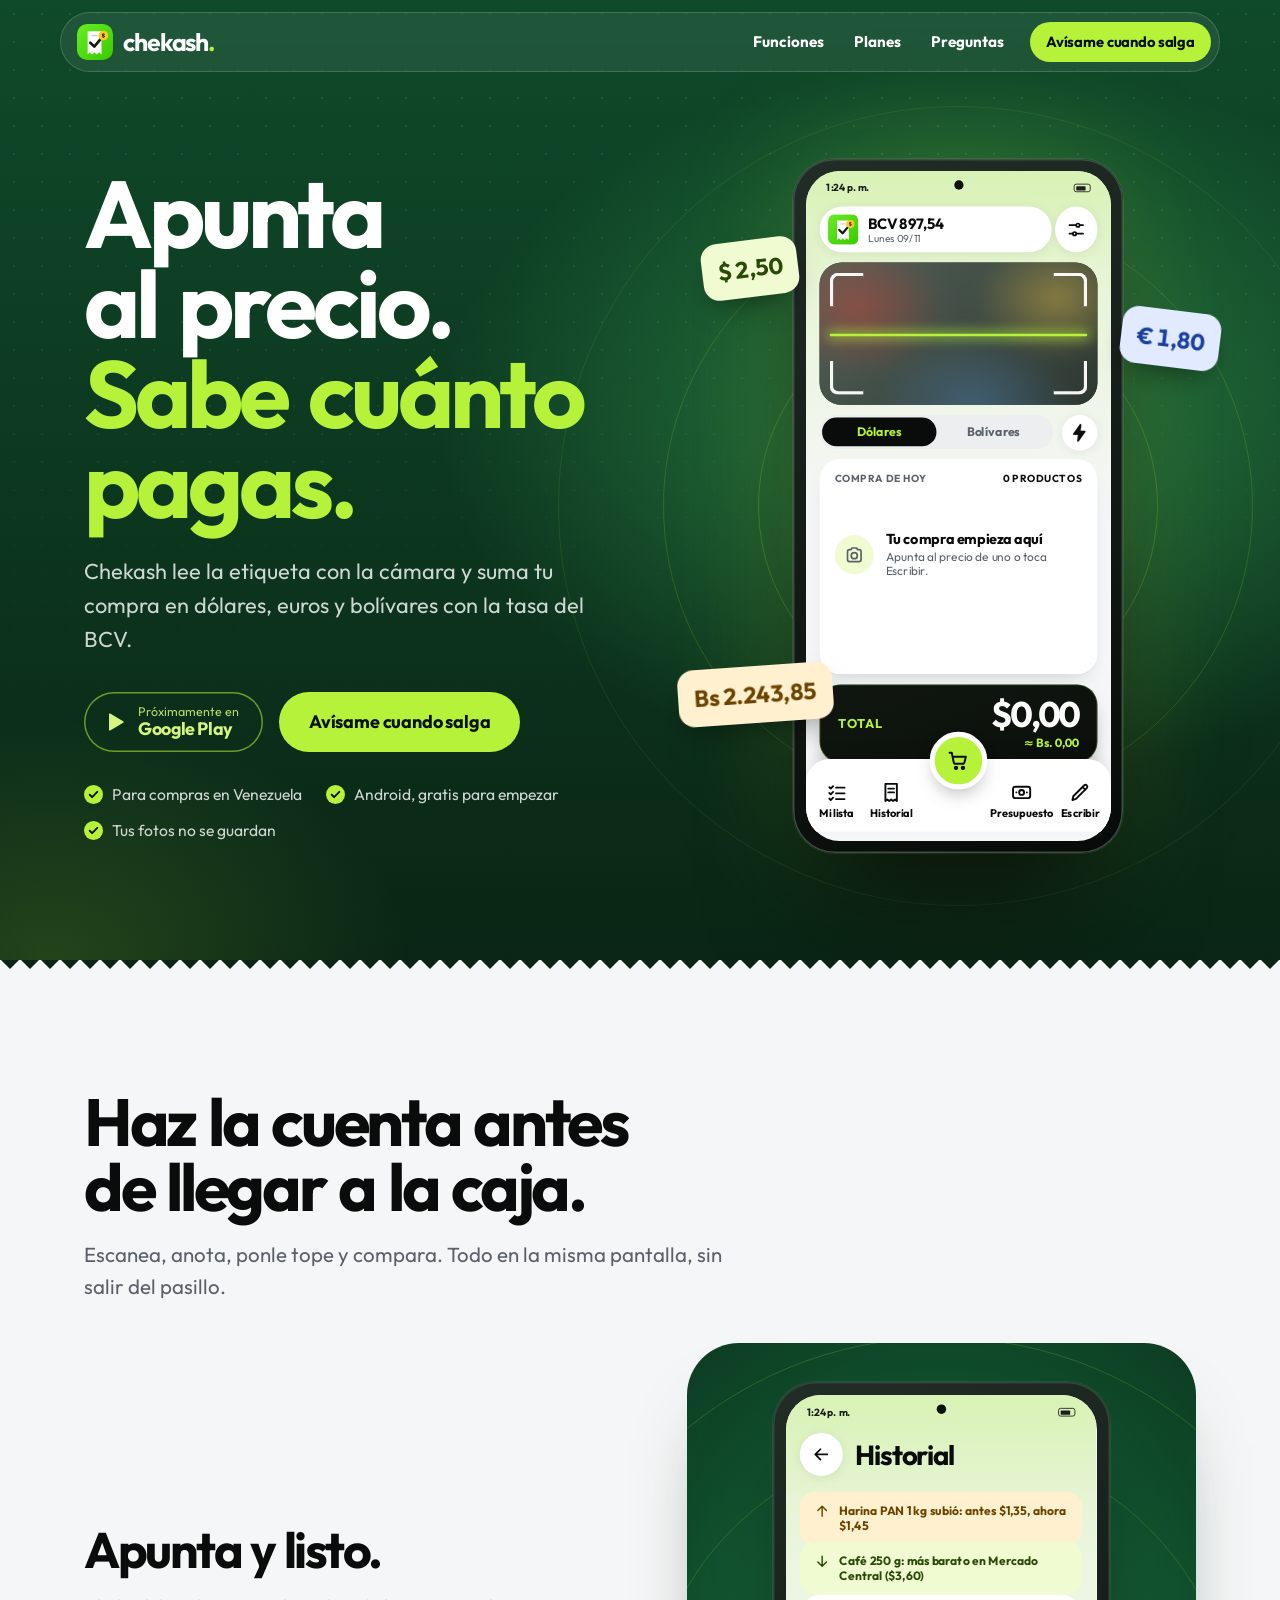
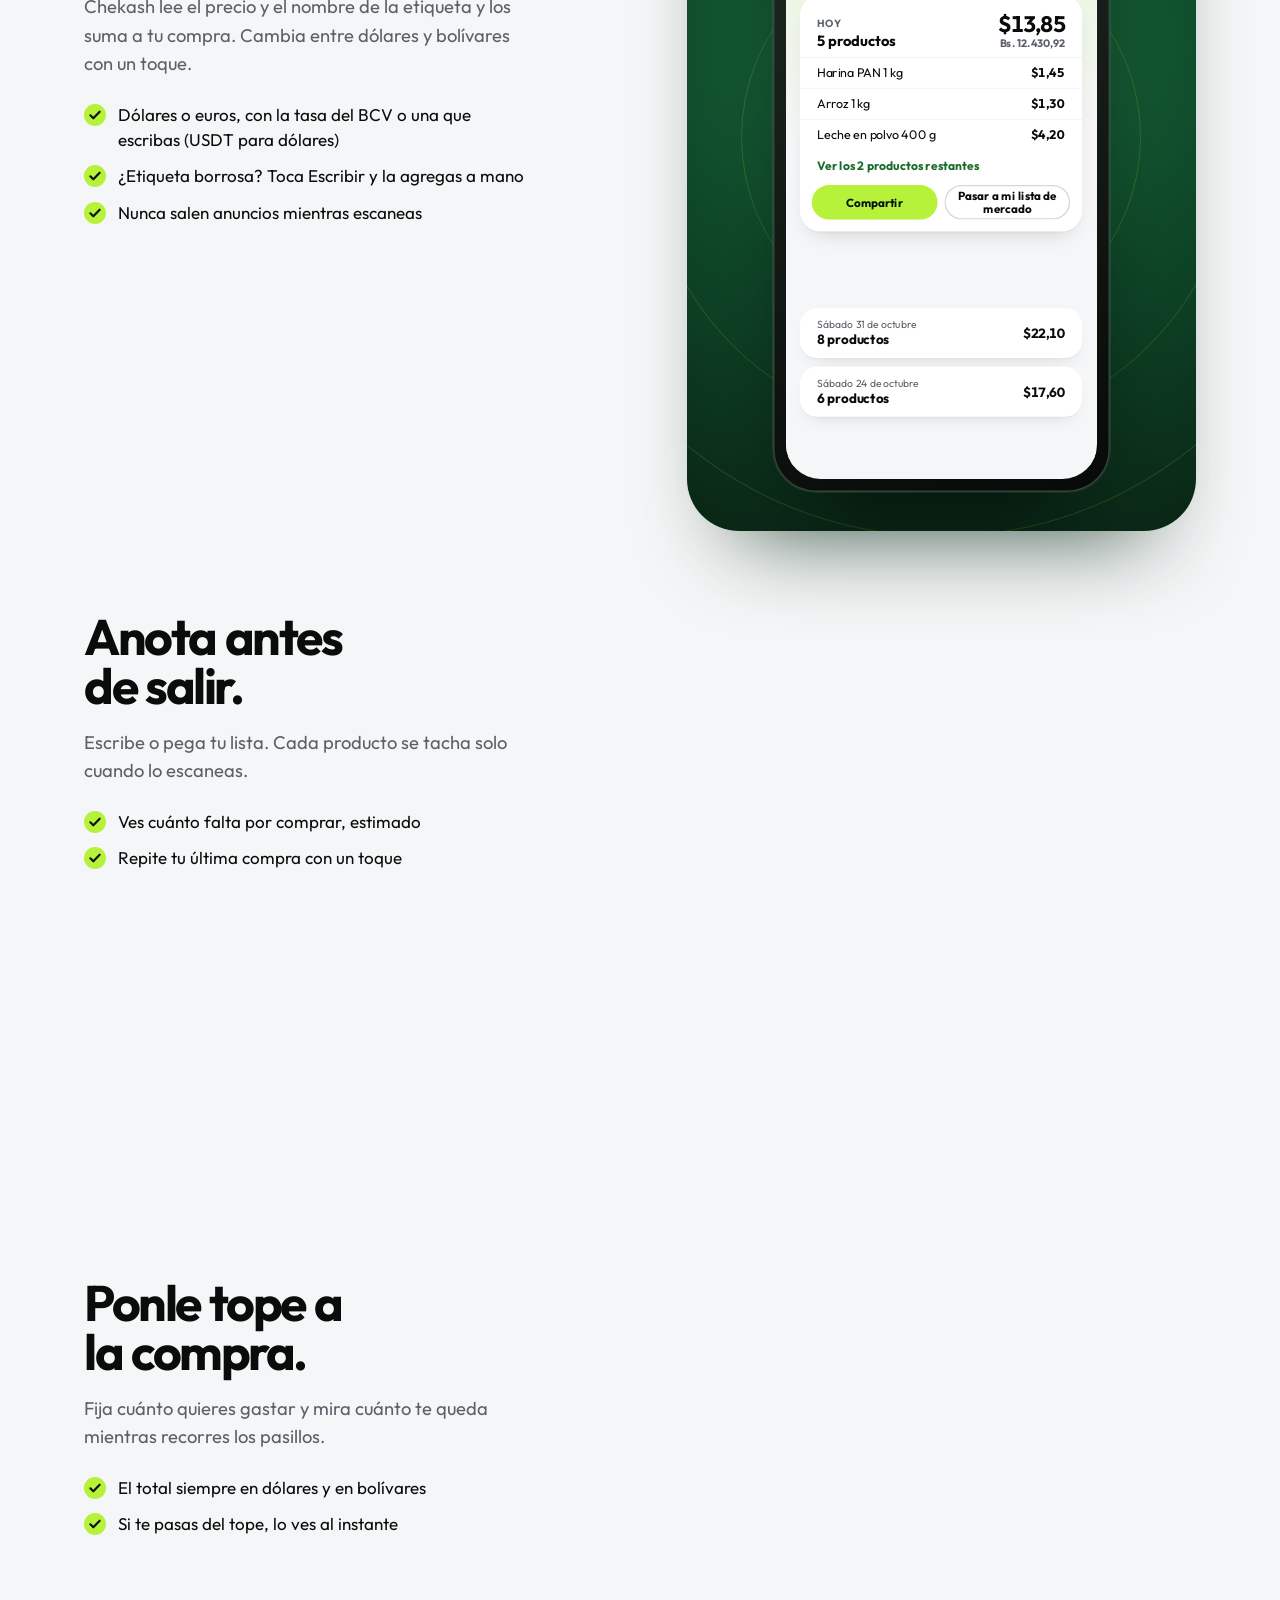
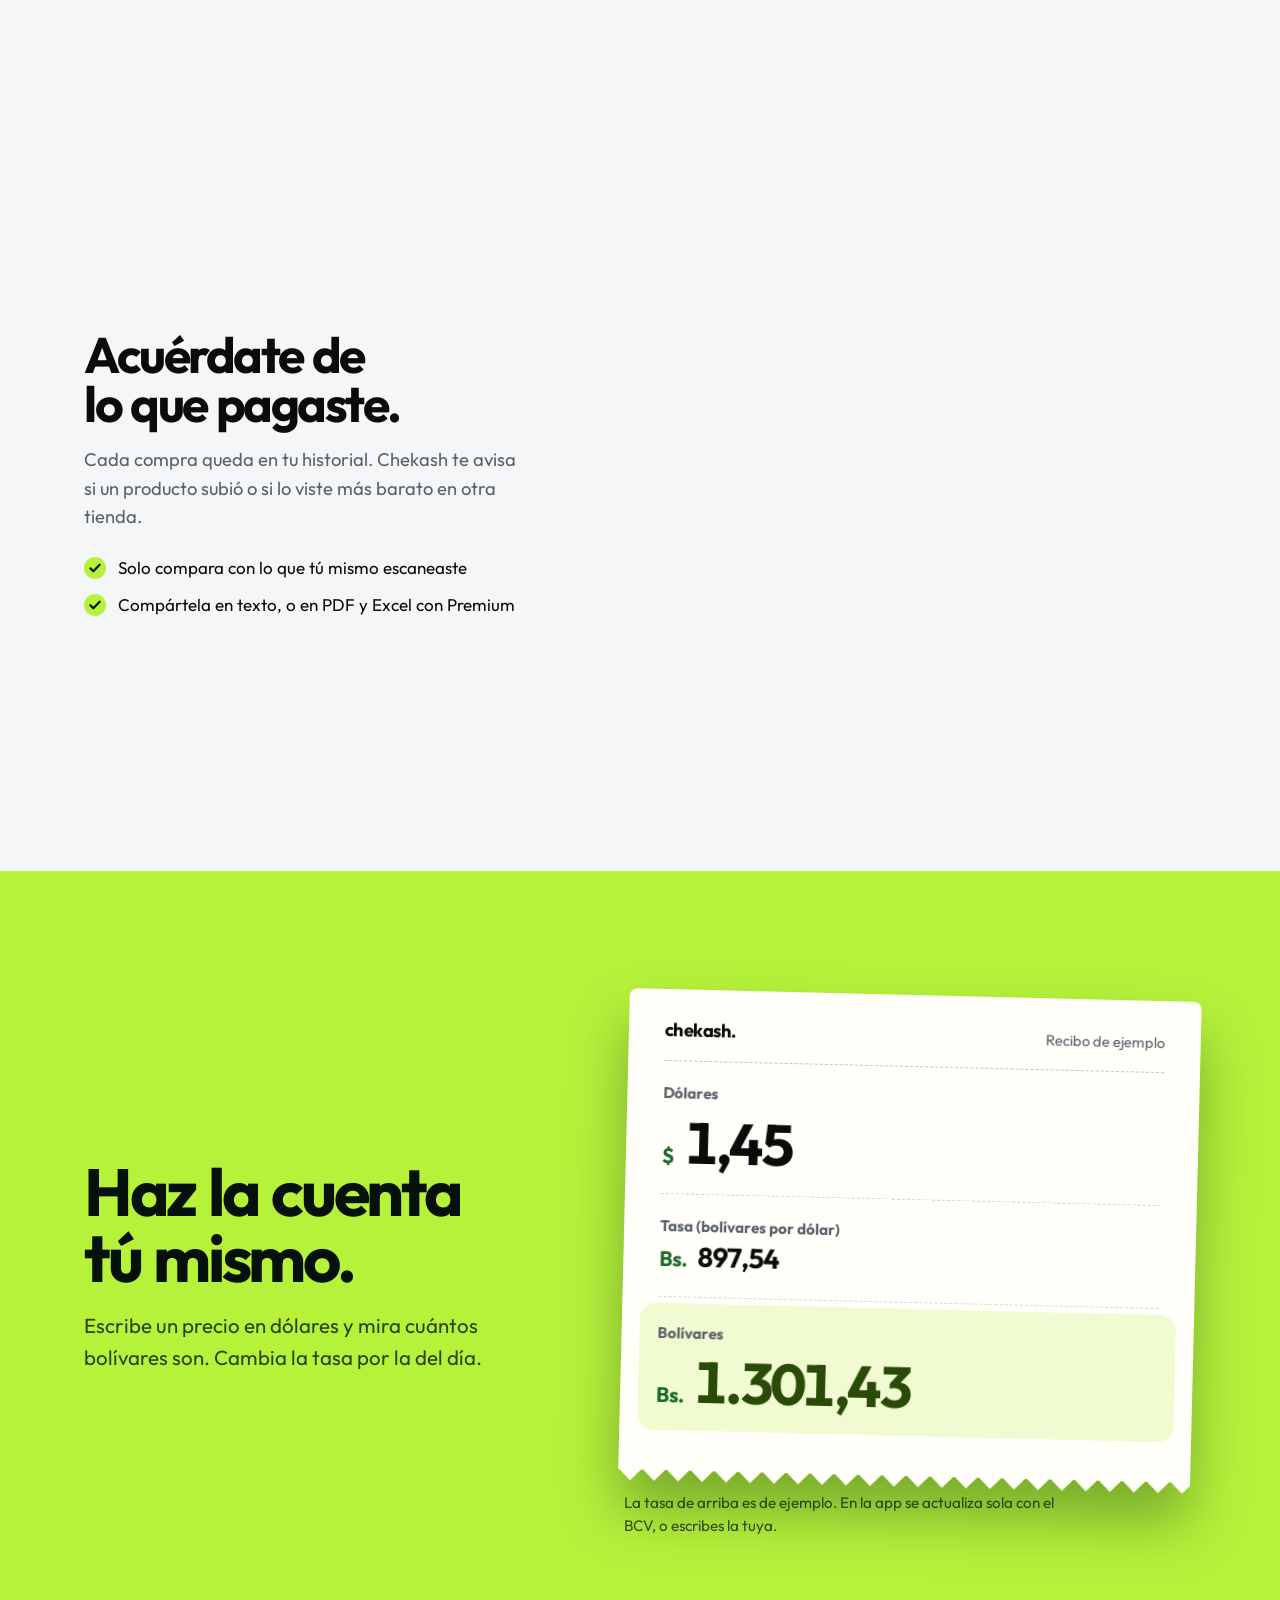
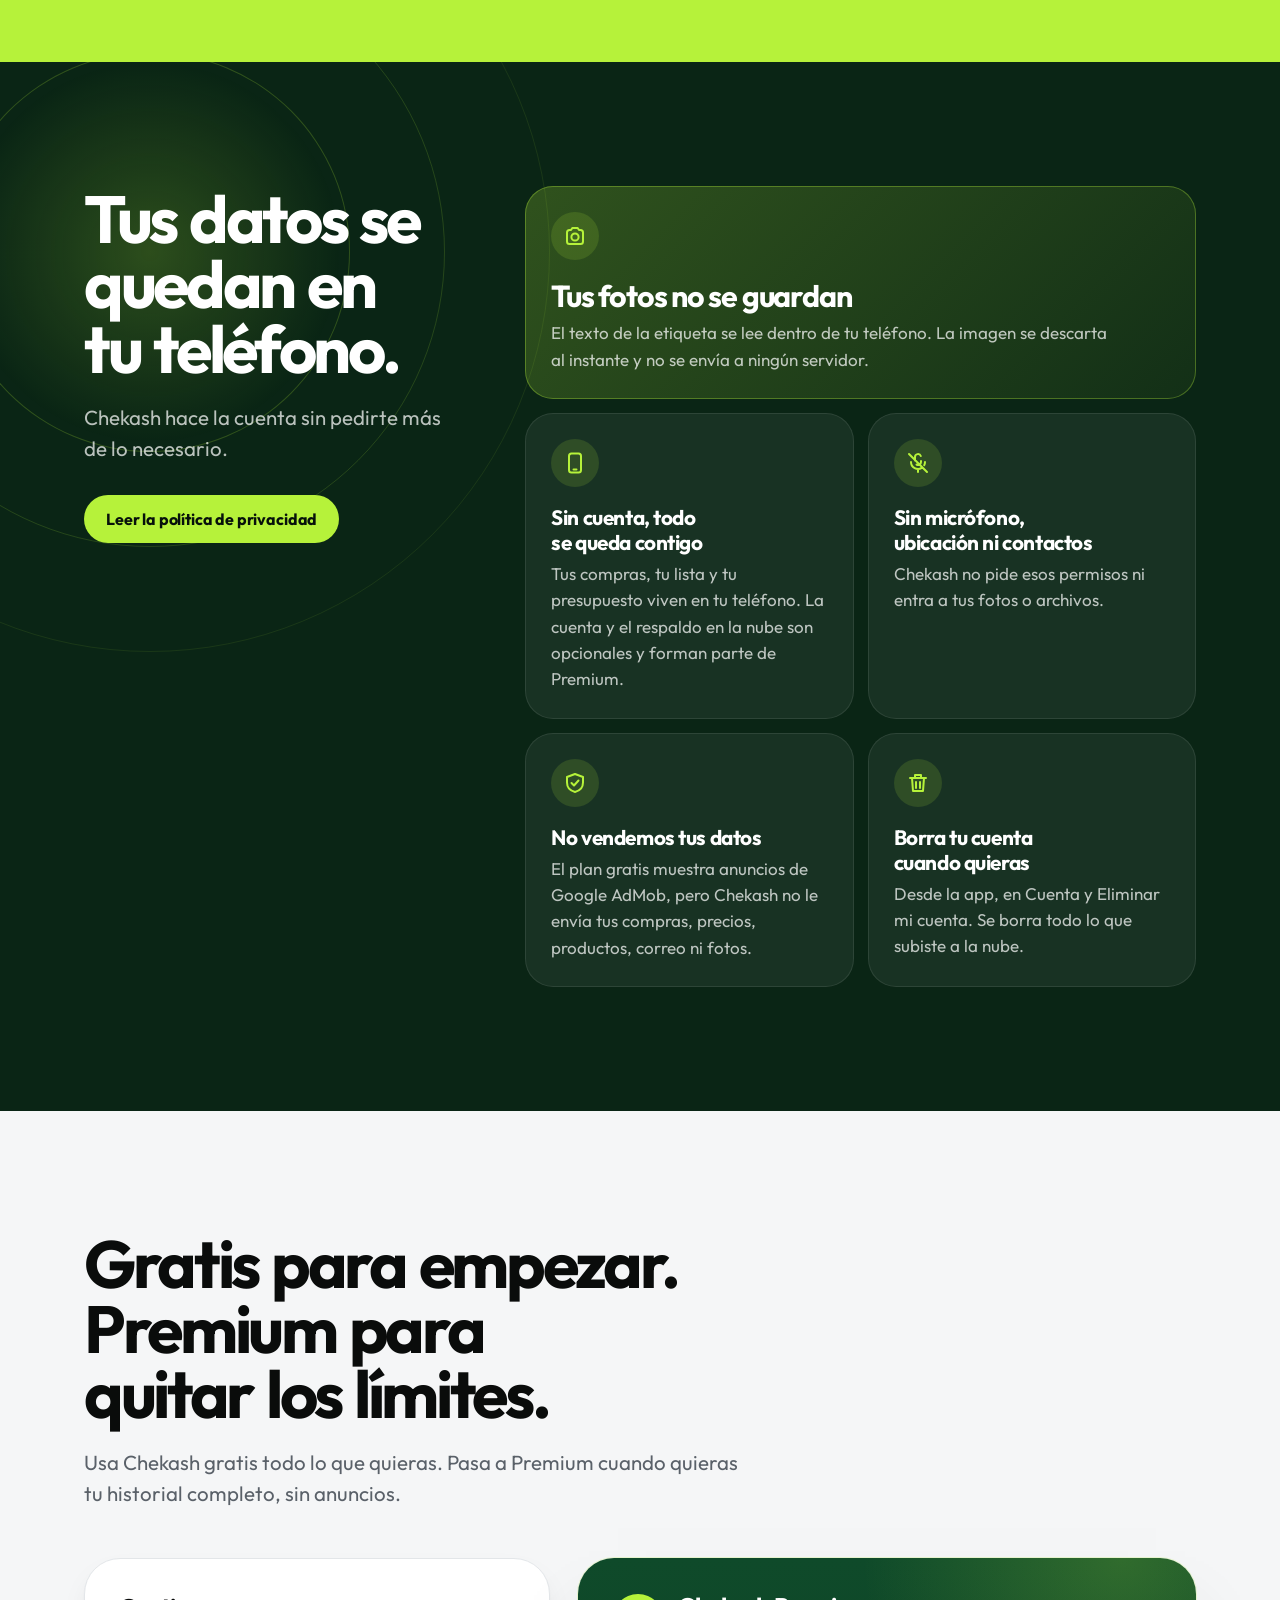
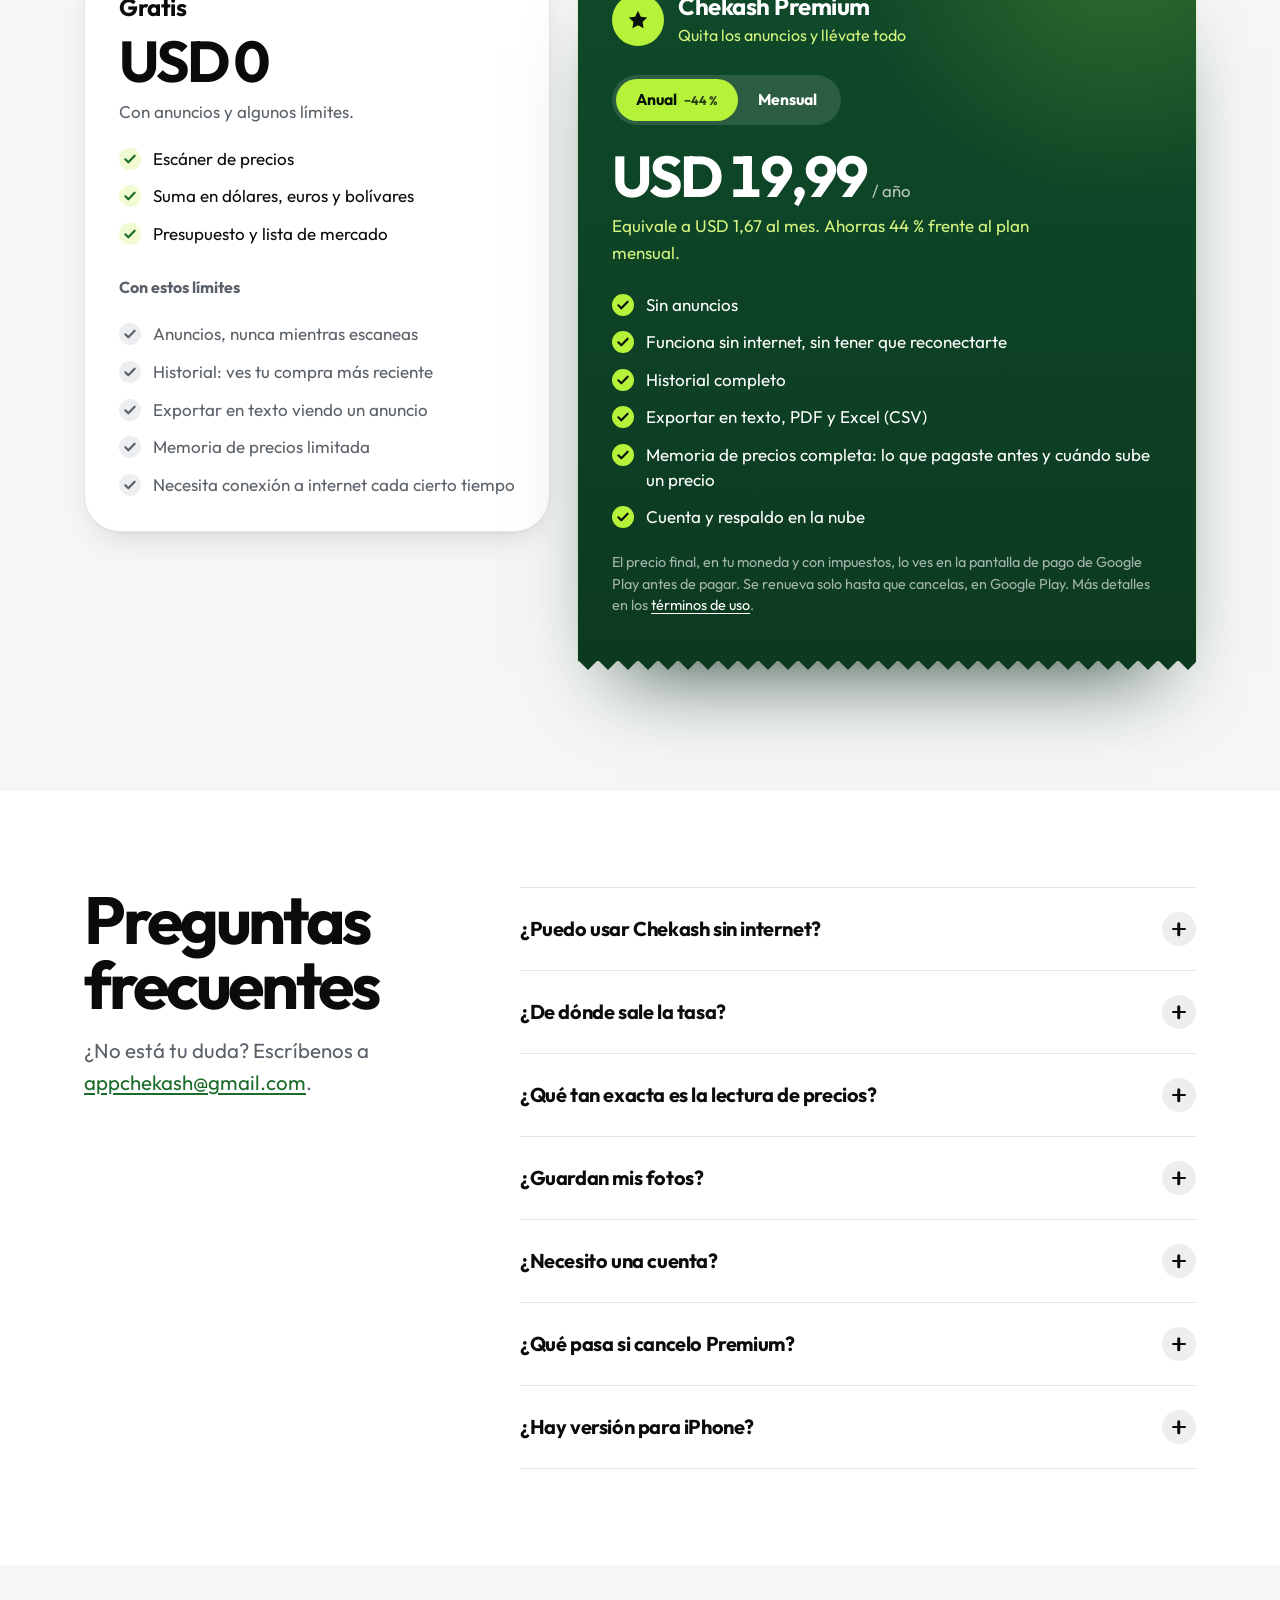
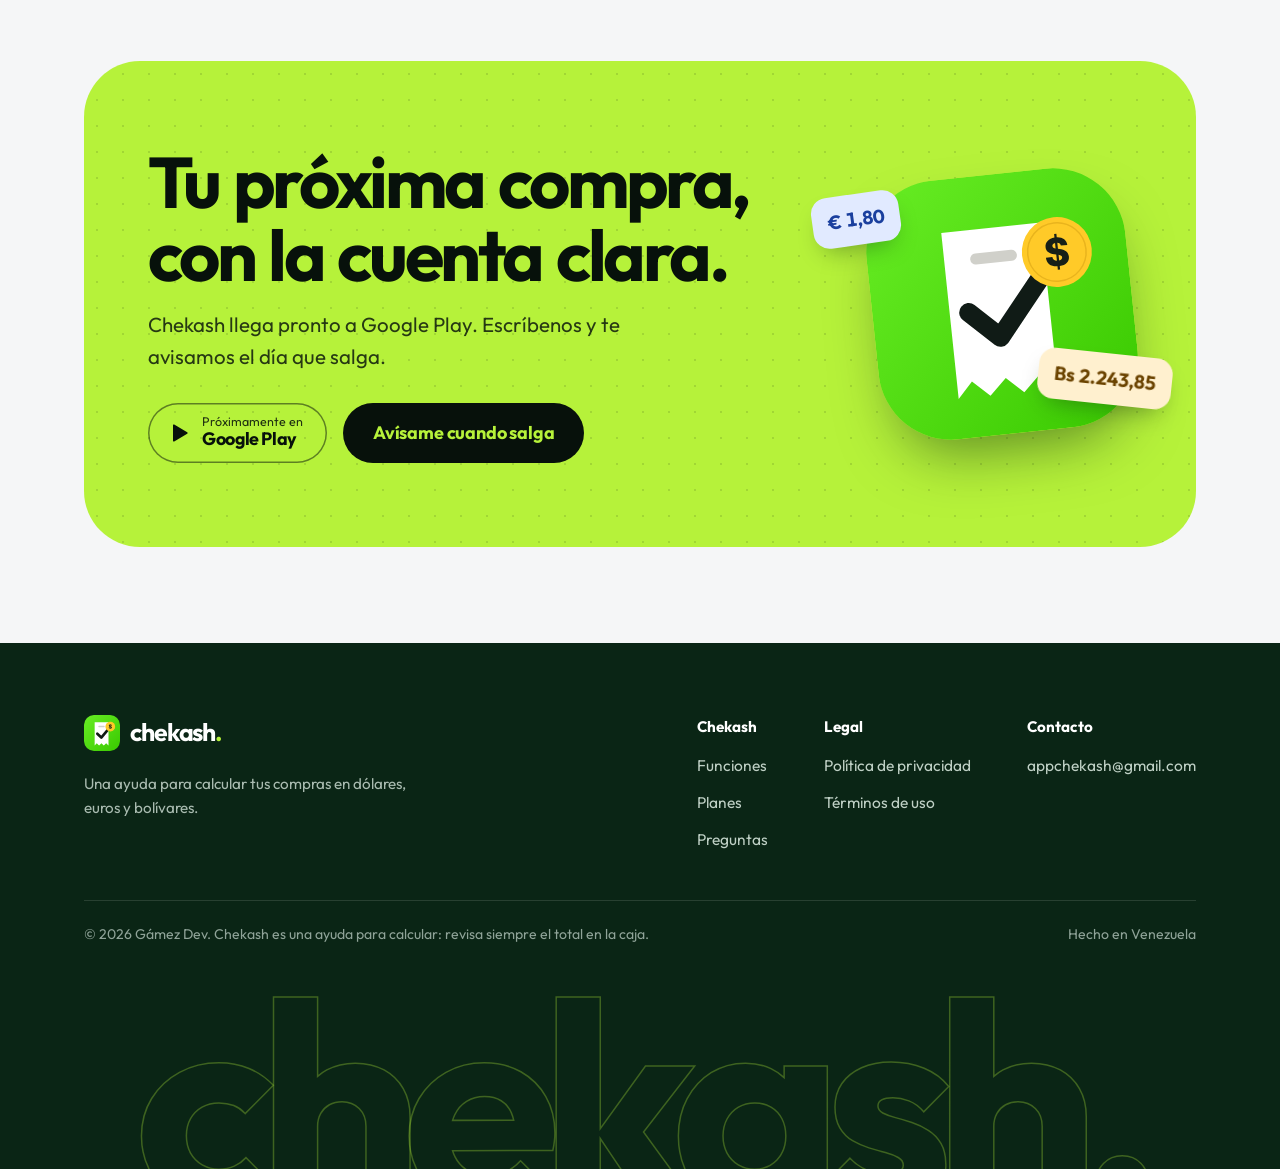
==== commit be128d47: "Add files via upload" ====
--- a/index.html
+++ b/index.html
@@ -12,7 +12,7 @@
 <link rel="apple-touch-icon" href="apple-touch-icon.png">
 <link rel="preload" href="assets/fonts/outfit-bold.woff" as="font" type="font/woff" crossorigin>
 <link rel="preload" href="assets/fonts/outfit-regular.woff" as="font" type="font/woff" crossorigin>
-<link rel="stylesheet" href="assets/site.css?v=20261108"><link rel="stylesheet" href="assets/home.css?v=20261108">
+<link rel="stylesheet" href="assets/site.css?v=20261111"><link rel="stylesheet" href="assets/home.css?v=20261111">
 <script>document.documentElement.classList.add('js')</script>
 <meta property="og:type" content="website">
 <meta property="og:title" content="Chekash: escáner de precios en dólares, euros y bolívares">
@@ -240,6 +240,6 @@
     </div>
   </div>
 </footer>
-<script src="assets/site.js?v=20261108" defer></script>
+<script src="assets/site.js?v=20261111" defer></script>
 </body>
 </html>
--- a/assets/site.css
+++ b/assets/site.css
@@ -223,3 +223,14 @@
 .legal-body .resumen{border-radius:28px;padding:26px 30px}
 .legal-body .tabla{border-radius:22px}
 @media (max-width:980px){.legal-top{padding-top:124px}}
+
+/* ==========================================================================
+   Fondo de pantalla como el de la app (Ajustes / Premium)
+   Claro: lavado lima que se apaga hacia gris claro. Oscuro: negro con brillo verde oliva arriba.
+   Va fijo detrás de todo; las secciones con color propio (hero, calculadora, privacidad, pie) lo tapan.
+   ========================================================================== */
+:root{--wash:linear-gradient(180deg,#D6F0AC 0%,#E8F5D8 36%,#F5F6F7 72%)}
+@media (prefers-color-scheme:dark){
+  :root{--wash:radial-gradient(85% 52% at 10% 0%,rgba(104,130,30,.62),transparent 72%),radial-gradient(70% 46% at 100% 6%,rgba(72,98,26,.42),transparent 72%),linear-gradient(180deg,#141A0B 0%,#0A0C0B 60%)}
+}
+body::before{content:"";position:fixed;inset:0;z-index:-1;pointer-events:none;background:var(--wash)}
--- a/assets/home.css
+++ b/assets/home.css
@@ -467,9 +467,10 @@
 .final-card{border-radius:56px;padding:84px 64px}
 .final-card::before{content:"";position:absolute;inset:0;pointer-events:none;background:radial-gradient(rgba(7,17,11,.12) 1px,transparent 1.4px) 0 0/26px 26px}
 .final-card>*{position:relative}
+.final-card .btn-ink{background:#07110B;color:var(--lime)}
 .final-card h2{font-size:clamp(2.4rem,5.6vw,4.6rem)}
 
-@media (max-width:1020px){.hero{padding-top:128px}.pv-grid{gap:40px}}
+@media (max-width:1020px){.hero{padding-top:128px}.hero-grid{grid-template-columns:minmax(0,1fr);gap:8px}.hero h1{max-width:13ch}.pv-grid{grid-template-columns:minmax(0,1fr);gap:40px}.pv h2{max-width:12ch}}
 @media (max-width:640px){
   .pv-list{grid-template-columns:1fr}
   .ticket{transform:none;padding:22px 22px 34px}
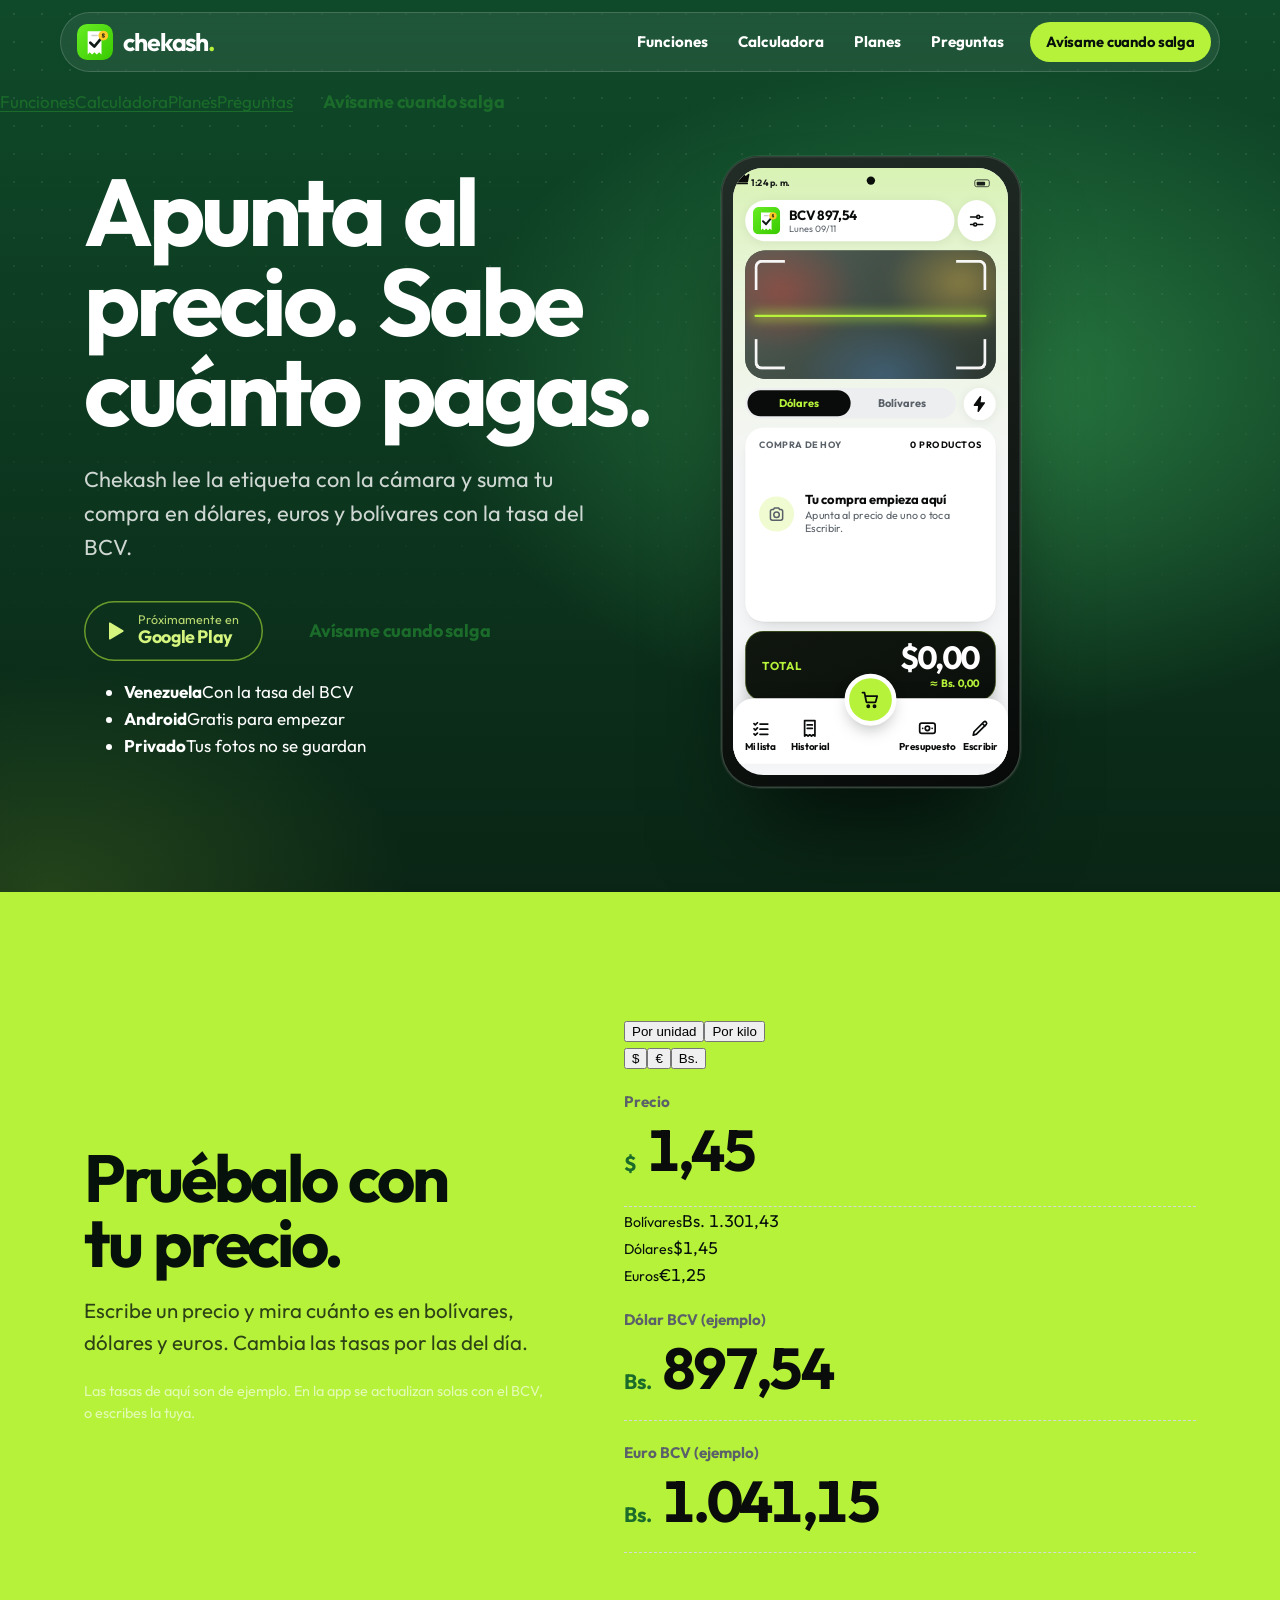
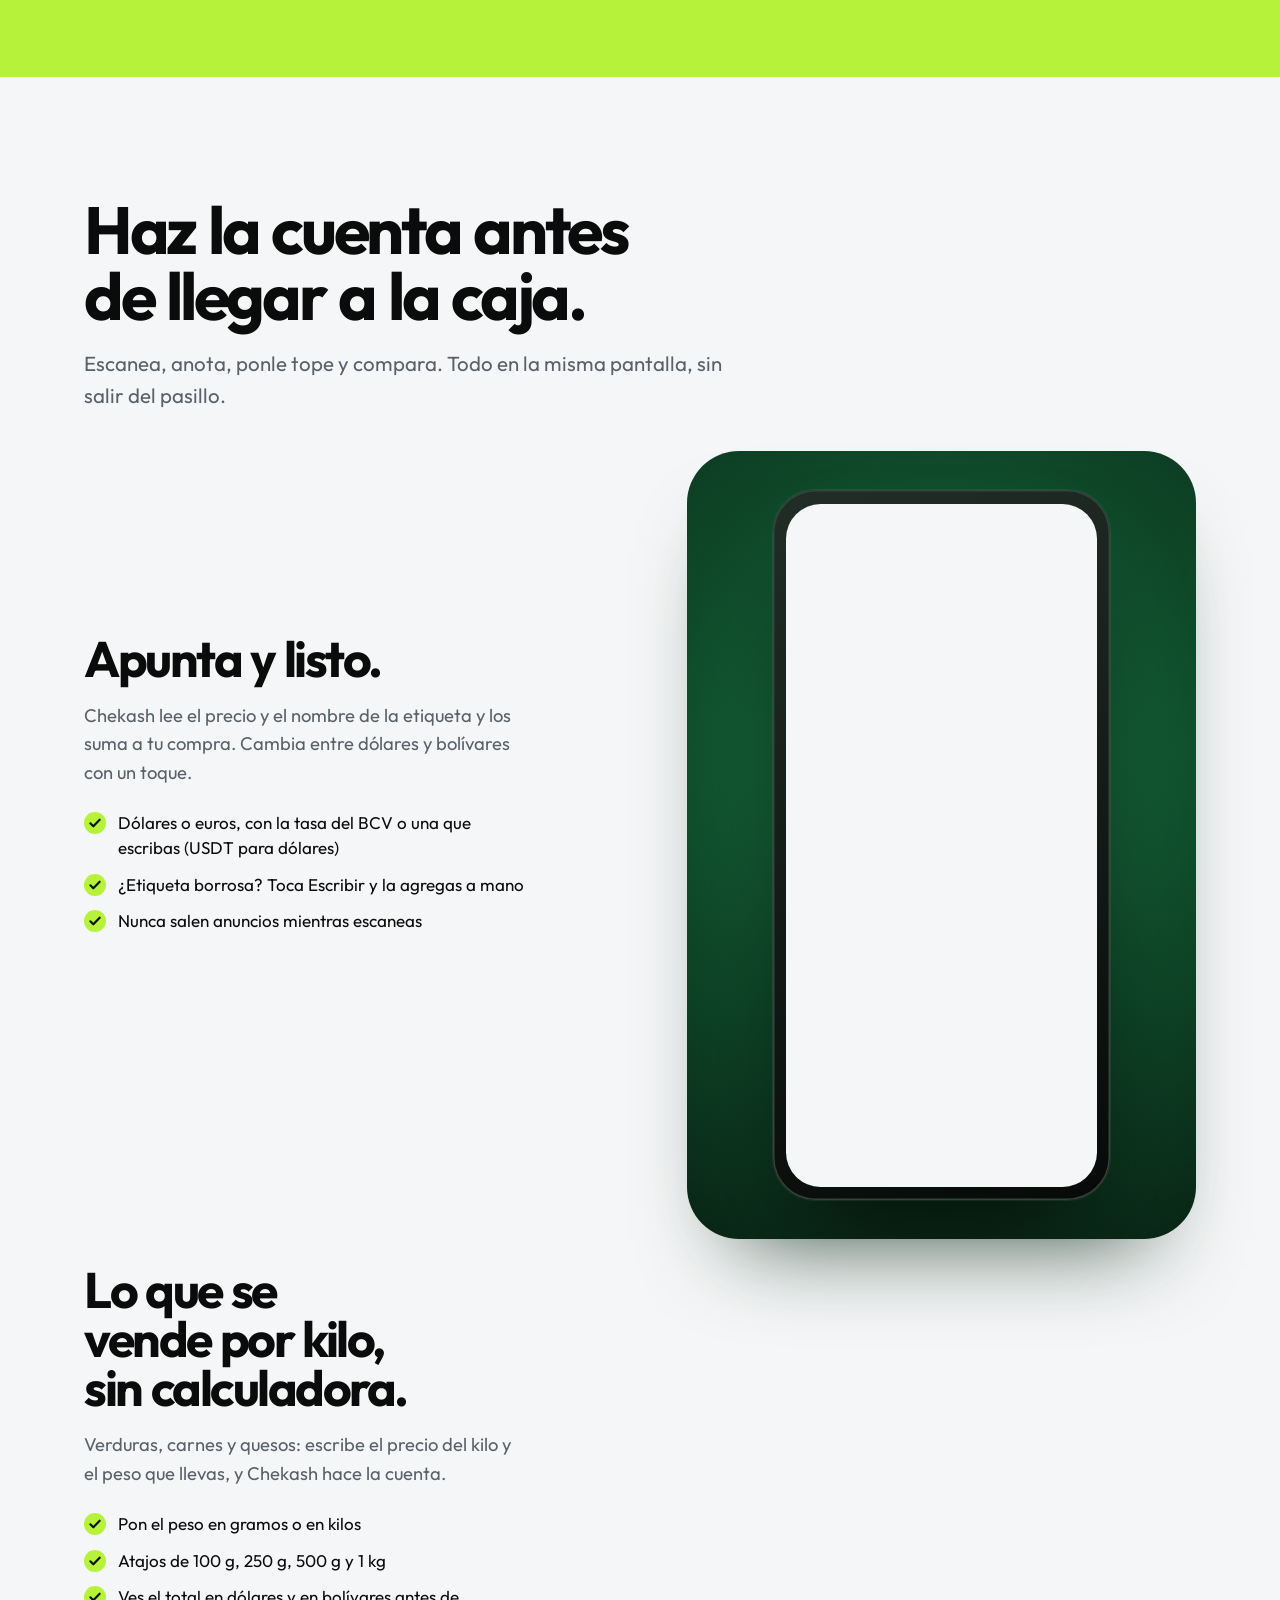
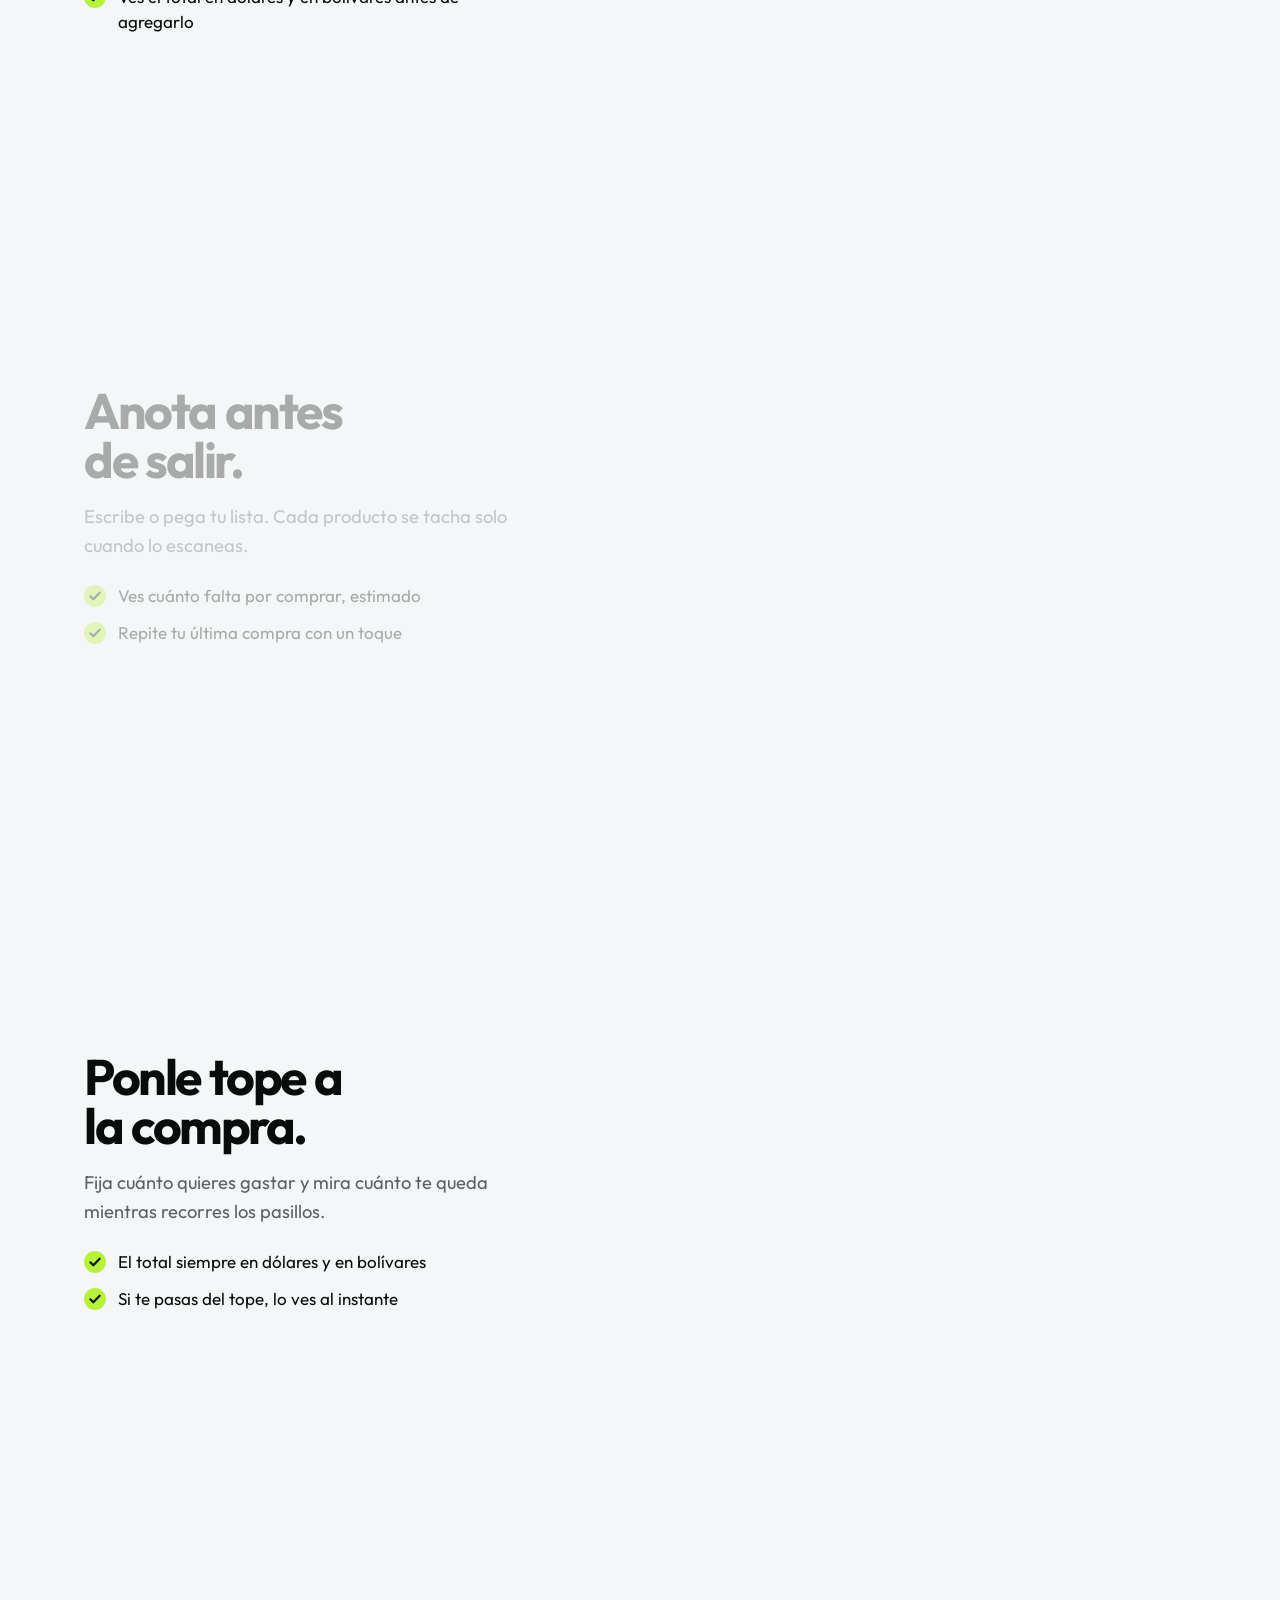
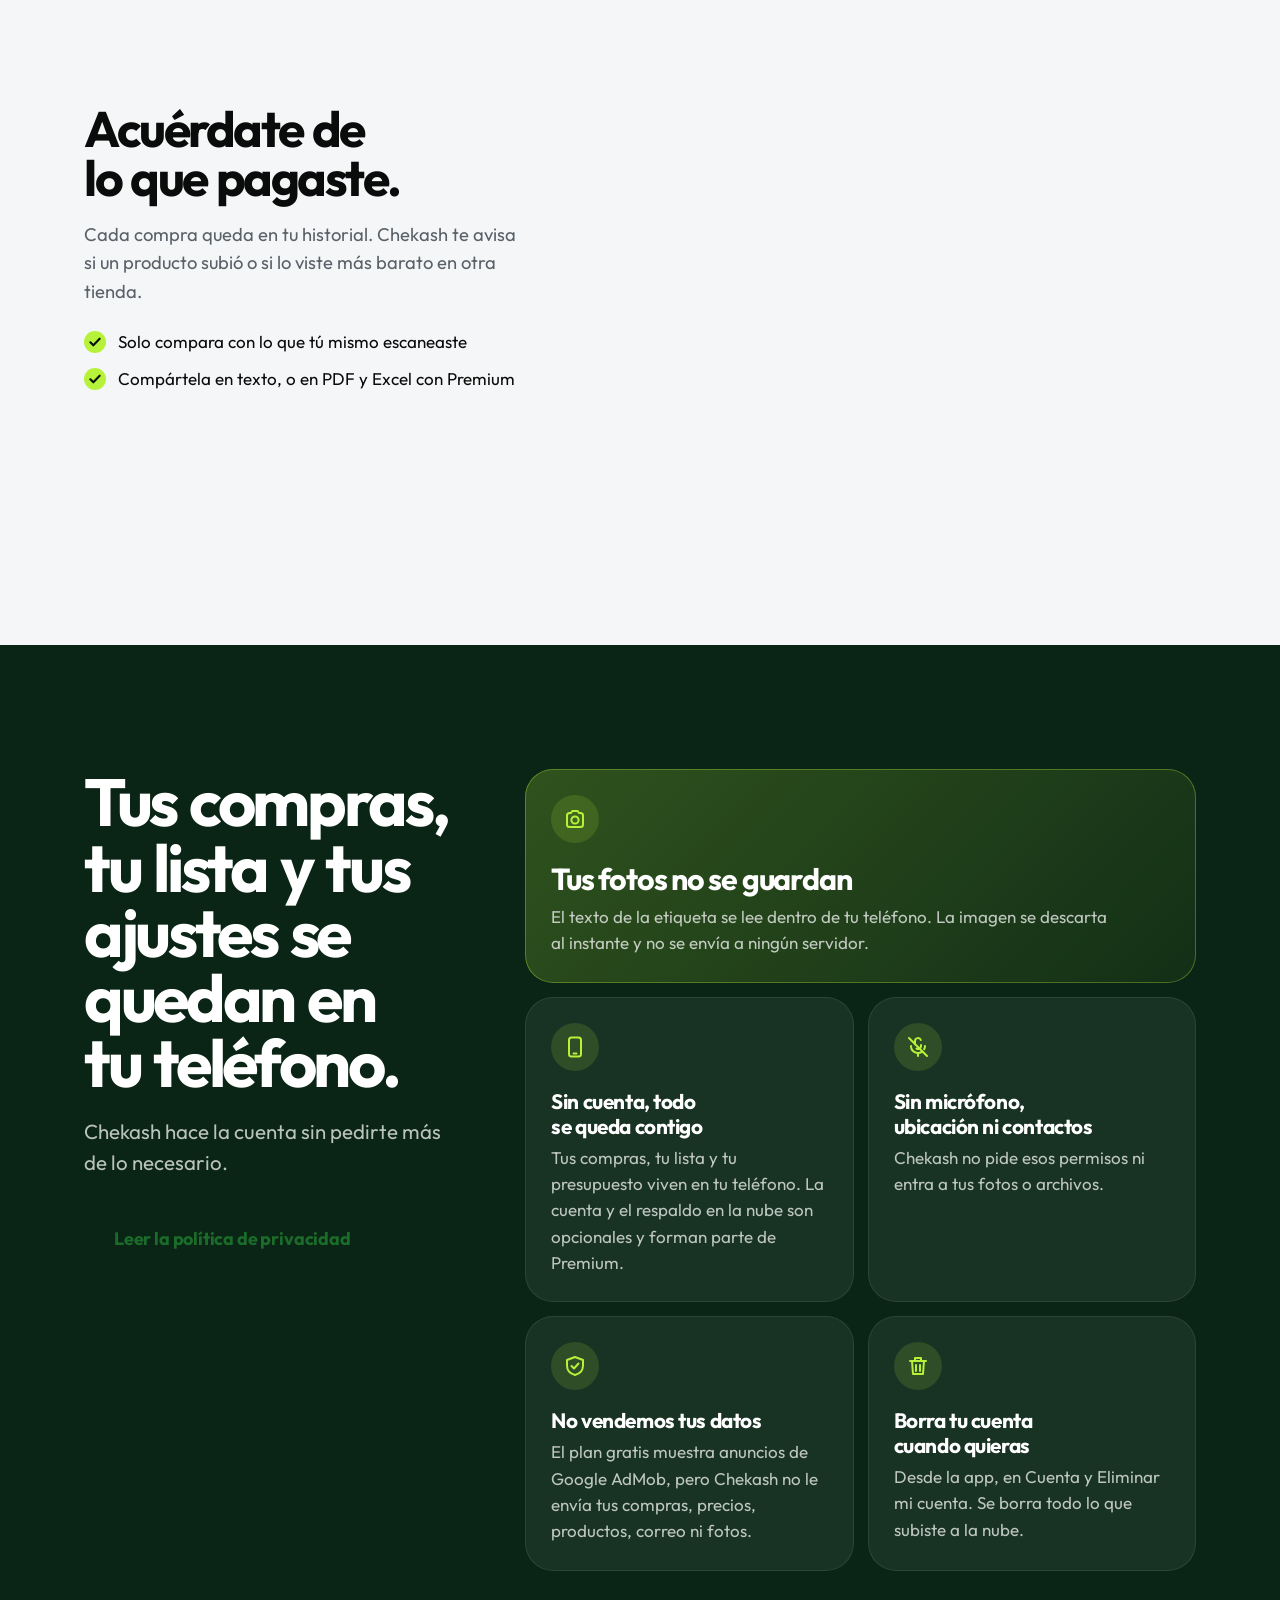
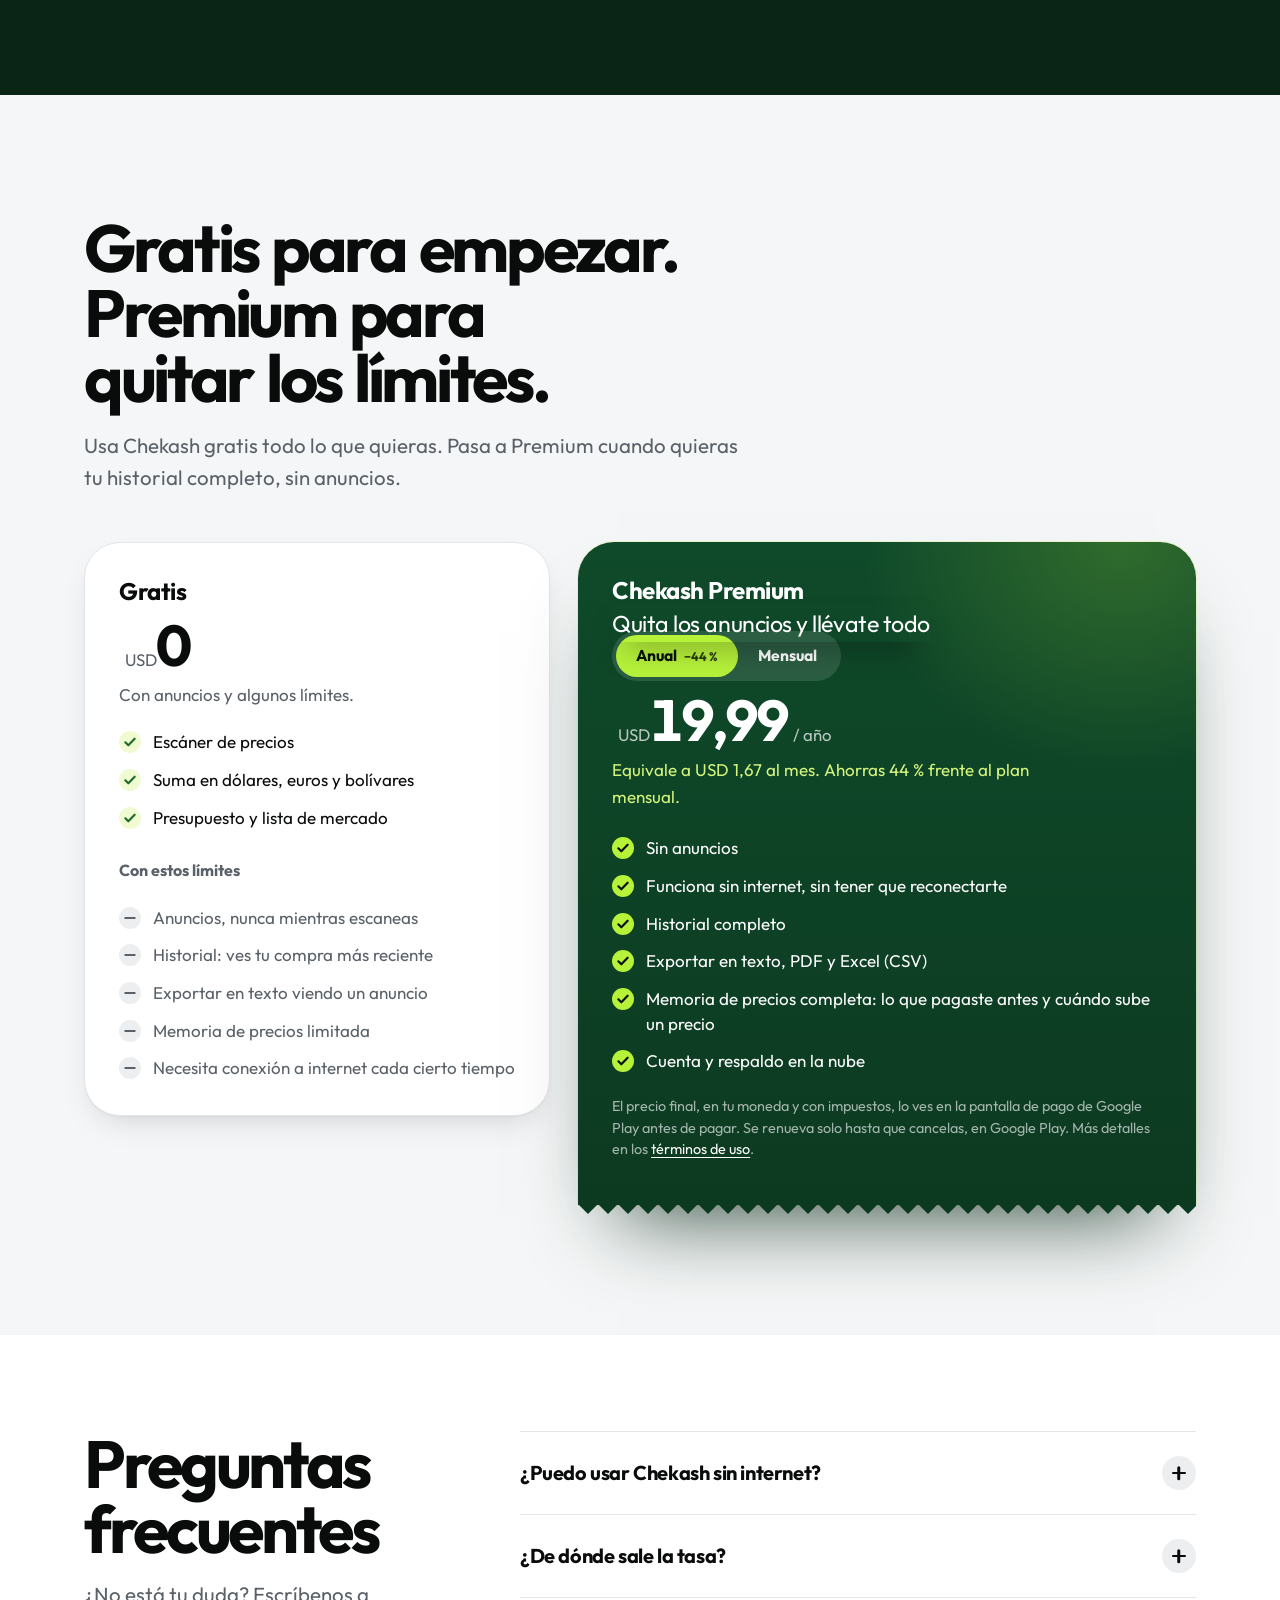
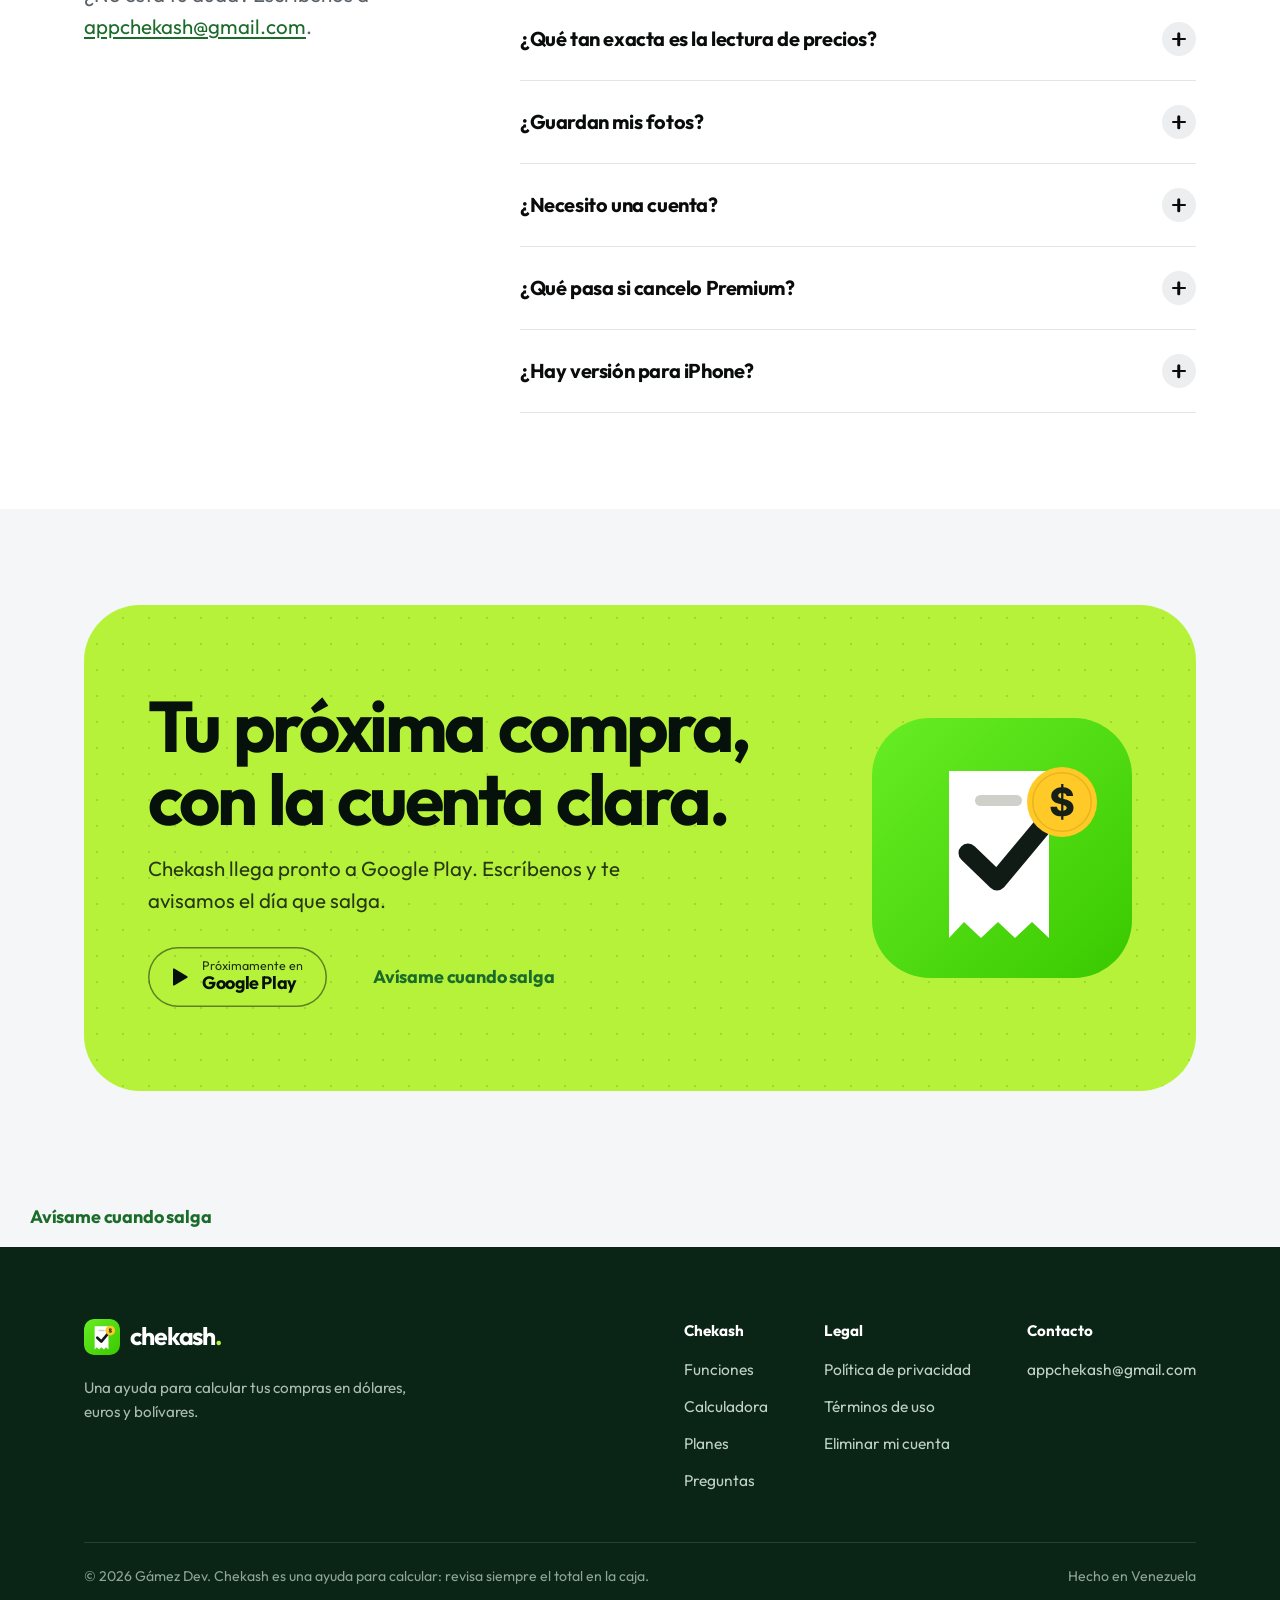
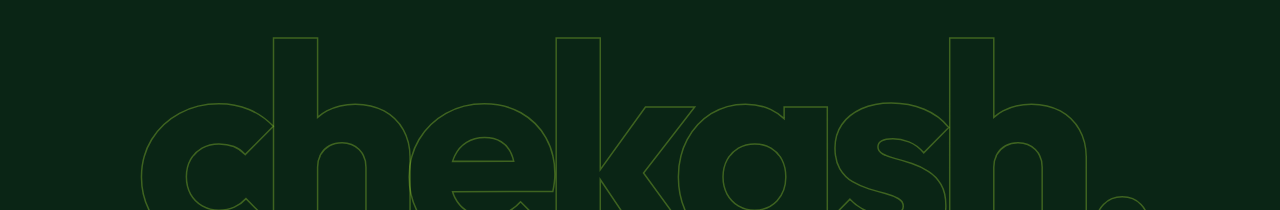
==== commit 9fa555cc: "Add files via upload" ====
--- a/index.html
+++ b/index.html
@@ -2,81 +2,64 @@
 <html lang="es">
 <head>
 <meta charset="utf-8">
-<meta name="viewport" content="width=device-width, initial-scale=1">
+<meta name="viewport" content="width=device-width, initial-scale=1, viewport-fit=cover">
 <title>Chekash: escáner de precios en dólares, euros y bolívares</title>
 <meta name="description" content="Apunta la cámara al precio y Chekash lo lee y lo suma en dólares, euros y bolívares con la tasa del BCV. Lista de mercado, presupuesto e historial. Para compras en Venezuela, en Android.">
-<meta name="theme-color" content="#0A2515">
+<meta name="theme-color" media="(prefers-color-scheme: light)" content="#F4F6F2">
+<meta name="theme-color" media="(prefers-color-scheme: dark)" content="#0A120E">
 <meta name="color-scheme" content="light dark">
 <link rel="icon" type="image/svg+xml" href="logo.svg">
 <link rel="icon" type="image/png" sizes="32x32" href="favicon-32.png">
 <link rel="apple-touch-icon" href="apple-touch-icon.png">
 <link rel="preload" href="assets/fonts/outfit-bold.woff" as="font" type="font/woff" crossorigin>
 <link rel="preload" href="assets/fonts/outfit-regular.woff" as="font" type="font/woff" crossorigin>
-<link rel="stylesheet" href="assets/site.css?v=20261111"><link rel="stylesheet" href="assets/home.css?v=20261111">
-<script>document.documentElement.classList.add('js')</script>
+<link rel="canonical" href="https://gamezcorporation.github.io/">
+<link rel="stylesheet" href="assets/site.css?v=20261111b"><link rel="stylesheet" href="assets/home.css?v=20261111b">
 <meta property="og:type" content="website">
+<meta property="og:site_name" content="Chekash">
+<meta property="og:locale" content="es_VE">
 <meta property="og:title" content="Chekash: escáner de precios en dólares, euros y bolívares">
 <meta property="og:description" content="Apunta al precio. Sabe cuánto pagas.">
 <meta property="og:url" content="https://gamezcorporation.github.io/">
 <meta property="og:image" content="https://gamezcorporation.github.io/og-image.png">
+<meta property="og:image:width" content="1200">
+<meta property="og:image:height" content="630">
+<meta property="og:image:alt" content="Chekash leyendo un precio de $3,80 y mostrándolo también en bolívares">
 <meta name="twitter:card" content="summary_large_image">
+<meta name="twitter:title" content="Chekash: escáner de precios en dólares, euros y bolívares">
+<meta name="twitter:description" content="Apunta al precio. Sabe cuánto pagas.">
+<meta name="twitter:image" content="https://gamezcorporation.github.io/og-image.png">
 <script type="application/ld+json">{"@context":"https://schema.org","@type":"SoftwareApplication","name":"Chekash","applicationCategory":"FinanceApplication","operatingSystem":"Android","description":"Escáner de precios que suma tu compra en dólares, euros y bolívares con la tasa del BCV.","offers":[{"@type":"Offer","price":"0","priceCurrency":"USD","description":"Plan gratis con anuncios"},{"@type":"Offer","price":"2.99","priceCurrency":"USD","description":"Chekash Premium, mensual"},{"@type":"Offer","price":"19.99","priceCurrency":"USD","description":"Chekash Premium, anual"}],"inLanguage":"es","countriesSupported":"VE","publisher":{"@type":"Organization","name":"Gámez Dev"}}</script>
+<script type="application/ld+json">{"@context":"https://schema.org","@type":"FAQPage","mainEntity":[{"@type":"Question","name":"¿Puedo usar Chekash sin internet?","acceptedAnswer":{"@type":"Answer","text":"Sin límites de conexión, solo con Premium: Premium funciona sin internet, con la última tasa guardada, y la app te avisa que no es la de hoy. El plan gratis necesita conectarse cada cierto tiempo, por ejemplo tras 24 horas sin internet o 10 productos agregados sin conexión. Cuando eso pasa, la app te pide conectarte y sigues justo donde ibas, sin perder nada."}},{"@type":"Question","name":"¿De dónde sale la tasa?","acceptedAnswer":{"@type":"Answer","text":"Del sitio del Banco Central de Venezuela (bcv.org.ve) y de servicios públicos de consulta (ve.dolarapi.com) para la tasa USDT. También puedes escribir la tuya. La tasa es informativa y puede ser distinta a la que aplique un comercio, un banco o una casa de cambio."}},{"@type":"Question","name":"¿Qué tan exacta es la lectura de precios?","acceptedAnswer":{"@type":"Answer","text":"El reconocimiento de texto puede equivocarse con etiquetas borrosas, con brillo, de varios precios o por kilo. Los totales son una estimación: revisa cada renglón y el total en la caja. El precio que cobra el comercio es el que vale. El IVA solo se suma si lo activas tú y con el porcentaje que indiques."}},{"@type":"Question","name":"¿Guardan mis fotos?","acceptedAnswer":{"@type":"Answer","text":"No. El texto de la etiqueta se lee dentro de tu teléfono y la imagen se descarta al instante. No se guarda ni se envía a ningún servidor."}},{"@type":"Question","name":"¿Necesito una cuenta?","acceptedAnswer":{"@type":"Answer","text":"No. Chekash funciona sin cuenta y tus compras, tu lista y tus ajustes se quedan en tu teléfono. La cuenta y el respaldo en la nube son parte de Premium; quien ya tenía una sesión iniciada la conserva."}},{"@type":"Question","name":"¿Qué pasa si cancelo Premium?","acceptedAnswer":{"@type":"Answer","text":"Vuelven los anuncios y los límites del plan gratis, pero tus datos no se borran: el historial más antiguo queda bloqueado y lo recuperas si vuelves a Premium. Se cancela en Google Play, en Pagos y suscripciones. Desinstalar la app no cancela la suscripción."}},{"@type":"Question","name":"¿Hay versión para iPhone?","acceptedAnswer":{"@type":"Answer","text":"Por ahora Chekash es solo para Android."}}]}</script>
+<script>document.documentElement.classList.add('js')</script>
 </head>
 <body>
-<svg width="0" height="0" style="position:absolute" aria-hidden="true" focusable="false">
-<defs><linearGradient id="lg" x1="0" y1="0" x2="260" y2="260" gradientUnits="userSpaceOnUse"><stop offset="0" stop-color="#68ED24"/><stop offset="1" stop-color="#39C900"/></linearGradient></defs>
-<symbol id="logo" viewBox="0 0 260 260"><rect width="260" height="260" rx="58" fill="url(#lg)"/><path d="M77 53H177V220L160 204L143 220L126 204L109 220L92 204L77 220Z" fill="#fff"/><rect x="103" y="77" width="47" height="11" rx="5.5" fill="#d0d0ca"/><path d="M96 135L125 163L185 91" fill="none" stroke="#101b16" stroke-width="19" stroke-linecap="round" stroke-linejoin="round"/><circle cx="190" cy="84" r="35" fill="#ffca28"/><circle cx="190" cy="84" r="29.25" fill="#ffca28" stroke="#e9b41d" stroke-width="1.5"/><path fill="#172017" stroke="none" d="m189.12,101.69h2.29v-3.35c6.34,-0.32 10.09,-3.47 10.09,-8.57 0,-4.53 -3.18,-7.27 -8.66,-8.47l-1.43,-0.34v-6.06c1.98,0.3 3.1,1.43 3.26,3.18h6.46c-0.06,-4.95 -3.79,-8.42 -9.71,-8.8v-3.35h-2.29v3.35c-5.83,0.4 -9.88,3.81 -9.88,8.74 0,4.27 2.97,6.72 7.86,7.85l2.02,0.48v6.38c-2.46,-0.3 -4.04,-1.68 -4.17,-4.09h-6.46c0.1,6.19 4.19,9.39 10.63,9.71zM191.41,92.71v-5.81c2.23,0.67 3.29,1.49 3.29,2.86 0,1.52 -1.24,2.65 -3.29,2.95zM189.12,80.4c-1.81,-0.57 -2.93,-1.39 -2.93,-2.84 0,-1.35 0.99,-2.38 2.93,-2.67z"/></symbol>
-<symbol id="i-check" viewBox="0 0 24 24"><path d="M5 12.5l4.5 4.5L19 7"/></symbol>
-<symbol id="i-play" viewBox="0 0 24 24"><path d="M7 4.2v15.6a.8.8 0 001.2.7l13-7.8a.8.8 0 000-1.4l-13-7.8A.8.8 0 007 4.2z"/></symbol>
-<symbol id="i-menu" viewBox="0 0 24 24"><path d="M4 8h16M4 16h16"/></symbol>
-<symbol id="i-camera" viewBox="0 0 24 24"><path d="M4 8.5A2.5 2.5 0 016.5 6H8l1.3-2h5.4L16 6h1.5A2.5 2.5 0 0120 8.5v9a2.5 2.5 0 01-2.5 2.5h-11A2.5 2.5 0 014 17.5z"/><circle cx="12" cy="13" r="3.6"/></symbol>
-<symbol id="i-wifioff" viewBox="0 0 24 24"><path d="M2.5 9a15 15 0 015-3.2M21.5 9a15 15 0 00-8.7-4M5.8 12.6a10 10 0 014-2.4M18.2 12.6a10 10 0 00-3.4-2.2M9.4 16.2a5 5 0 015.2 0M12 19.6h.01M3 3l18 18"/></symbol>
-<symbol id="i-trend" viewBox="0 0 24 24"><path d="M3 17l6-6 4 4 8-8M15 7h6v6"/></symbol>
-<symbol id="i-phone" viewBox="0 0 24 24"><rect x="6" y="2.5" width="12" height="19" rx="2.5"/><path d="M10.5 18.5h3"/></symbol>
-<symbol id="i-micoff" viewBox="0 0 24 24"><path d="M9 9.5V6a3 3 0 015.8-1M15 10v1a3 3 0 01-4.5 2.6M5 11a7 7 0 0010.8 5.9M19 11a7 7 0 01-.8 3.2M12 18v3M3 3l18 18"/></symbol>
-<symbol id="i-shield" viewBox="0 0 24 24"><path d="M12 3l8 3v5.5c0 4.6-3.2 8.3-8 9.5-4.8-1.2-8-4.9-8-9.5V6z"/><path d="M8.5 12l2.5 2.5 4.5-5"/></symbol>
-<symbol id="i-trash" viewBox="0 0 24 24"><path d="M4 7h16M9 7V4h6v3M6 7l1 13h10l1-13M10 11v6M14 11v6"/></symbol>
-<symbol id="i-star" viewBox="0 0 24 24"><path d="M12 3.5l2.6 5.4 5.9.8-4.3 4.1 1 5.8L12 16.8 6.8 19.6l1-5.8L3.5 9.7l5.9-.8z"/></symbol>
-<symbol id="i-list" viewBox="0 0 24 24"><path d="M4 6.5L5.5 8 8 5.5M4 12.5L5.5 14 8 11.5M4 18.5L5.5 20 8 17.5M11 7h9M11 13h9M11 19h9"/></symbol>
-<symbol id="i-receipt" viewBox="0 0 24 24"><path d="M6 3h12v18l-2-1.5-2 1.5-2-1.5-2 1.5-2-1.5L6 21zM9 8h6M9 12h6"/></symbol>
-<symbol id="i-cart" viewBox="0 0 24 24"><path d="M3 4h2.2l2.1 10.3a1 1 0 001 .8h8.5a1 1 0 001-.8L19.5 8H6"/><circle cx="9.5" cy="19.3" r="1.2"/><circle cx="16.5" cy="19.3" r="1.2"/></symbol>
-<symbol id="i-cash" viewBox="0 0 24 24"><rect x="3" y="6" width="18" height="12" rx="2.5"/><circle cx="12" cy="12" r="2.6"/><path d="M6.5 12h.01M17.5 12h.01"/></symbol>
-<symbol id="i-pencil" viewBox="0 0 24 24"><path d="M4 20l.9-4L16.4 4.5a2 2 0 012.8 2.8L7.7 18.8zM14.6 6.4l3 3"/></symbol>
-<symbol id="i-sliders" viewBox="0 0 24 24"><path d="M4 7h8M16 7h4M4 17h4M12 17h8"/><circle cx="14" cy="7" r="2"/><circle cx="10" cy="17" r="2"/></symbol>
-<symbol id="i-bolt" viewBox="0 0 24 24"><path d="M13 2.5L5 13.5h6L10 21.5l8-11h-6z" fill="currentColor"/></symbol>
-<symbol id="i-back" viewBox="0 0 24 24"><path d="M19 12H5M11 6l-6 6 6 6"/></symbol>
-<symbol id="i-plus" viewBox="0 0 24 24"><path d="M12 5v14M5 12h14"/></symbol>
-<symbol id="i-up" viewBox="0 0 24 24"><path d="M12 19V5M6 11l6-6 6 6"/></symbol>
-<symbol id="i-down" viewBox="0 0 24 24"><path d="M12 5v14M6 13l6 6 6-6"/></symbol>
-</svg>
+<svg width="0" height="0" style="position:absolute" aria-hidden="true" focusable="false"><defs><linearGradient id="lg" x1="0" y1="0" x2="260" y2="260" gradientUnits="userSpaceOnUse"><stop offset="0" stop-color="#68ED24"/><stop offset="1" stop-color="#39C900"/></linearGradient></defs><symbol id="logo" viewBox="0 0 260 260"><rect width="260" height="260" rx="58" fill="url(#lg)"/><path d="M77 53H177V220L160 204L143 220L126 204L109 220L92 204L77 220Z" fill="#fff"/><rect x="103" y="77" width="47" height="11" rx="5.5" fill="#d0d0ca"/><path d="M96 135L125 163L185 91" fill="none" stroke="#101b16" stroke-width="19" stroke-linecap="round" stroke-linejoin="round"/><circle cx="190" cy="84" r="35" fill="#ffca28"/><circle cx="190" cy="84" r="29.25" fill="#ffca28" stroke="#e9b41d" stroke-width="1.5"/><path fill="#172017" stroke="none" d="m189.12,101.69h2.29v-3.35c6.34,-0.32 10.09,-3.47 10.09,-8.57 0,-4.53 -3.18,-7.27 -8.66,-8.47l-1.43,-0.34v-6.06c1.98,0.3 3.1,1.43 3.26,3.18h6.46c-0.06,-4.95 -3.79,-8.42 -9.71,-8.8v-3.35h-2.29v3.35c-5.83,0.4 -9.88,3.81 -9.88,8.74 0,4.27 2.97,6.72 7.86,7.85l2.02,0.48v6.38c-2.46,-0.3 -4.04,-1.68 -4.17,-4.09h-6.46c0.1,6.19 4.19,9.39 10.63,9.71zM191.41,92.71v-5.81c2.23,0.67 3.29,1.49 3.29,2.86 0,1.52 -1.24,2.65 -3.29,2.95zM189.12,80.4c-1.81,-0.57 -2.93,-1.39 -2.93,-2.84 0,-1.35 0.99,-2.38 2.93,-2.67z"/></symbol><symbol id="i-check" viewBox="0 0 24 24"><path d="M5 12.5l4.5 4.5L19 7"/></symbol><symbol id="i-play" viewBox="0 0 24 24"><path d="M7 4.2v15.6a.8.8 0 001.2.7l13-7.8a.8.8 0 000-1.4l-13-7.8A.8.8 0 007 4.2z"/></symbol><symbol id="i-menu" viewBox="0 0 24 24"><path d="M4 8h16M4 16h16"/></symbol><symbol id="i-x" viewBox="0 0 24 24"><path d="M6 6l12 12M18 6L6 18"/></symbol><symbol id="i-camera" viewBox="0 0 24 24"><path d="M4 8.5A2.5 2.5 0 016.5 6H8l1.3-2h5.4L16 6h1.5A2.5 2.5 0 0120 8.5v9a2.5 2.5 0 01-2.5 2.5h-11A2.5 2.5 0 014 17.5z"/><circle cx="12" cy="13" r="3.6"/></symbol><symbol id="i-phone" viewBox="0 0 24 24"><rect x="6" y="2.5" width="12" height="19" rx="2.5"/><path d="M10.5 18.5h3"/></symbol><symbol id="i-micoff" viewBox="0 0 24 24"><path d="M9 9.5V6a3 3 0 015.8-1M15 10v1a3 3 0 01-4.5 2.6M5 11a7 7 0 0010.8 5.9M19 11a7 7 0 01-.8 3.2M12 18v3M3 3l18 18"/></symbol><symbol id="i-shield" viewBox="0 0 24 24"><path d="M12 3l8 3v5.5c0 4.6-3.2 8.3-8 9.5-4.8-1.2-8-4.9-8-9.5V6z"/><path d="M8.5 12l2.5 2.5 4.5-5"/></symbol><symbol id="i-trash" viewBox="0 0 24 24"><path d="M4 7h16M9 7V4h6v3M6 7l1 13h10l1-13M10 11v6M14 11v6"/></symbol><symbol id="i-star" viewBox="0 0 24 24"><path d="M12 3.5l2.6 5.4 5.9.8-4.3 4.1 1 5.8L12 16.8 6.8 19.6l1-5.8L3.5 9.7l5.9-.8z"/></symbol><symbol id="i-list" viewBox="0 0 24 24"><path d="M4 6.5L5.5 8 8 5.5M4 12.5L5.5 14 8 11.5M4 18.5L5.5 20 8 17.5M11 7h9M11 13h9M11 19h9"/></symbol><symbol id="i-receipt" viewBox="0 0 24 24"><path d="M6 3h12v18l-2-1.5-2 1.5-2-1.5-2 1.5-2-1.5L6 21zM9 8h6M9 12h6"/></symbol><symbol id="i-cart" viewBox="0 0 24 24"><path d="M3 4h2.2l2.1 10.3a1 1 0 001 .8h8.5a1 1 0 001-.8L19.5 8H6"/><circle cx="9.5" cy="19.3" r="1.2"/><circle cx="16.5" cy="19.3" r="1.2"/></symbol><symbol id="i-cash" viewBox="0 0 24 24"><rect x="3" y="6" width="18" height="12" rx="2.5"/><circle cx="12" cy="12" r="2.6"/><path d="M6.5 12h.01M17.5 12h.01"/></symbol><symbol id="i-pencil" viewBox="0 0 24 24"><path d="M4 20l.9-4L16.4 4.5a2 2 0 012.8 2.8L7.7 18.8zM14.6 6.4l3 3"/></symbol><symbol id="i-sliders" viewBox="0 0 24 24"><path d="M4 7h8M16 7h4M4 17h4M12 17h8"/><circle cx="14" cy="7" r="2"/><circle cx="10" cy="17" r="2"/></symbol><symbol id="i-bolt" viewBox="0 0 24 24"><path d="M13 2.5L5 13.5h6L10 21.5l8-11h-6z" fill="currentColor"/></symbol><symbol id="i-back" viewBox="0 0 24 24"><path d="M19 12H5M11 6l-6 6 6 6"/></symbol><symbol id="i-plus" viewBox="0 0 24 24"><path d="M12 5v14M5 12h14"/></symbol><symbol id="i-up" viewBox="0 0 24 24"><path d="M12 19V5M6 11l6-6 6 6"/></symbol><symbol id="i-down" viewBox="0 0 24 24"><path d="M12 5v14M6 13l6 6 6-6"/></symbol><symbol id="i-minus" viewBox="0 0 24 24"><path d="M5 12h14"/></symbol><symbol id="i-crown" viewBox="0 0 24 24"><path d="M3.5 8.5l4.3 3.6L12 5l4.2 7.1 4.3-3.6-1.7 9H5.2z" fill="currentColor"/><path d="M5.5 20.2h13" stroke-width="2.4"/></symbol></svg>
 <a class="skip" href="#contenido">Saltar al contenido</a>
 <header class="site-nav">
   <div class="nav-in" data-open="false">
     <a class="brand" href="#" aria-label="Chekash, inicio"><svg aria-hidden="true"><use href="#logo"/></svg><span class="wordmark">chekash<i>.</i></span></a>
-    <nav class="nav-links" aria-label="Principal">
-      <a href="#funciones">Funciones</a><a href="#planes">Planes</a><a href="#preguntas">Preguntas</a>
-    </nav>
-    <a class="btn btn-ink btn-sm nav-cta" data-play data-live-text="Descargar" href="mailto:appchekash@gmail.com?subject=Av%C3%ADsame%20cuando%20Chekash%20est%C3%A9%20en%20Google%20Play">Avísame cuando salga</a>
-    <button class="nav-toggle" type="button" aria-expanded="false" aria-label="Abrir menú"><svg class="i" aria-hidden="true"><use href="#i-menu"/></svg></button>
-  </div>
+    <nav class="nav-links" aria-label="Principal"><a href="#funciones">Funciones</a><a href="#calculadora">Calculadora</a><a href="#planes">Planes</a><a href="#preguntas">Preguntas</a></nav>
+    <a class="btn btn-primary btn-sm nav-cta" data-play data-live-text="Descargar" href="mailto:appchekash@gmail.com?subject=Av%C3%ADsame%20cuando%20Chekash%20est%C3%A9%20en%20Google%20Play">Avísame cuando salga</a>
+    <button class="nav-toggle" type="button" aria-expanded="false" aria-controls="nav-panel" aria-label="Abrir menú"><svg class="i i-menu" aria-hidden="true"><use href="#i-menu"/></svg><svg class="i i-x" aria-hidden="true"><use href="#i-x"/></svg></button>
+  </div>
+  <div class="nav-panel" id="nav-panel" inert><a href="#funciones">Funciones</a><a href="#calculadora">Calculadora</a><a href="#planes">Planes</a><a href="#preguntas">Preguntas</a><a class="btn btn-primary btn-lg" data-play data-live-text="Descargar" href="mailto:appchekash@gmail.com?subject=Av%C3%ADsame%20cuando%20Chekash%20est%C3%A9%20en%20Google%20Play">Avísame cuando salga</a></div>
 </header>
-<main>
-<section class="hero on-dark" id="contenido">
+<main id="contenido">
+
+<section class="hero">
   <div class="wrap hero-grid">
     <div class="hero-copy">
-      <h1>Apunta al precio. <span class="l2">Sabe cuánto pagas.</span></h1>
+      <h1><span>Apunta al precio.</span> <span>Sabe cuánto pagas.</span></h1>
       <p class="lead">Chekash lee la etiqueta con la cámara y suma tu compra en dólares, euros y bolívares con la tasa del BCV.</p>
-      <div class="cta-row"><a class="store-soon " data-play data-live-small="Disponible en"><svg class="i i-fill" aria-hidden="true"><use href="#i-play"/></svg><span><small>Próximamente en</small><b>Google Play</b></span></a><a class="btn btn-lime btn-lg" data-notify href="mailto:appchekash@gmail.com?subject=Av%C3%ADsame%20cuando%20Chekash%20est%C3%A9%20en%20Google%20Play&amp;body=Hola%2C%20av%C3%ADsenme%20cuando%20Chekash%20est%C3%A9%20disponible%20en%20Google%20Play.">Avísame cuando salga</a></div>
-      <ul class="hero-proof"><li><svg class="i" aria-hidden="true"><use href="#i-check"/></svg>Para compras en Venezuela</li><li><svg class="i" aria-hidden="true"><use href="#i-check"/></svg>Android, gratis para empezar</li><li><svg class="i" aria-hidden="true"><use href="#i-check"/></svg>Tus fotos no se guardan</li></ul>
-    </div>
-    <div class="hero-stage" aria-hidden="true">
-      <div class="rings"><i></i><i></i><i></i></div>
-      <span class="chip chip-usd tag tag-usd num">$ 2,50</span>
-      <span class="chip chip-eur tag tag-eur num">€ 1,80</span>
-      <span class="chip chip-bs tag tag-bs num">Bs 2.243,85</span>
+      <div data-hero-cta><div class="cta-row"><a class="store-soon" data-play data-live-small="Disponible en"><svg class="i i-fill" aria-hidden="true"><use href="#i-play"/></svg><span><small>Próximamente en</small><b>Google Play</b></span></a><a class="btn btn-primary btn-lg" data-notify href="mailto:appchekash@gmail.com?subject=Av%C3%ADsame%20cuando%20Chekash%20est%C3%A9%20en%20Google%20Play&amp;body=Hola%2C%20av%C3%ADsenme%20cuando%20Chekash%20est%C3%A9%20disponible%20en%20Google%20Play.">Avísame cuando salga</a></div></div>
+      <ul class="spec"><li><b>Venezuela</b><span>Con la tasa del BCV</span></li><li><b>Android</b><span>Gratis para empezar</span></li><li><b>Privado</b><span>Tus fotos no se guardan</span></li></ul>
+    </div>
+    <div class="stage" aria-hidden="true">
+      <div class="cm lock"><i></i><i></i><i></i><i></i></div>
       <div class="phone" data-demo><div class="glass"><div class="screen ap" data-screen="scan" data-usd="835" data-bs="749445" data-mode="usd">
   <div class="ap-status"><span>1:24 p. m.</span><i class="ap-hole"></i><span class="ap-bat"></span></div>
-  <div class="ap-pill"><svg class="lg" viewBox="0 0 260 260"><use href="#logo"/></svg><div><b>BCV 897,54</b><small>Lunes 09/11</small></div></div>
+  <div class="ap-crown"><svg viewBox="0 0 24 24"><use href="#i-crown"/></svg></div><div class="ap-pill has-crown"><svg class="lg" viewBox="0 0 260 260"><use href="#logo"/></svg><div><b>BCV 897,54</b><small>Lunes 09/11</small></div></div>
   <div class="ap-ibtn" style="left:294px;top:42px;width:50px;height:54px"><svg viewBox="0 0 24 24"><use href="#i-sliders"/></svg></div>
   <div class="ap-vf"><div class="vf-bg"></div>
     <i class="vf-bracket a"></i><i class="vf-bracket b"></i><i class="vf-bracket c"></i><i class="vf-bracket d"></i>
@@ -95,15 +78,140 @@
     </div>
   </div>
 </section>
-<div class="edge" aria-hidden="true"></div>
+
+<section class="calc" id="calculadora" aria-labelledby="calc-t">
+  <div class="wrap calc-grid">
+    <div class="calc-copy">
+      <h2 id="calc-t">Pruébalo con tu precio.</h2>
+      <p class="lead">Escribe un precio y mira cuánto es en bolívares, dólares y euros. Cambia las tasas por las del día.</p>
+      <p class="fine">Las tasas de aquí son de ejemplo. En la app se actualizan solas con el BCV, o escribes la tuya.</p>
+    </div>
+    <div class="readout" data-calc>
+      <div class="cm"><i></i><i></i><i></i><i></i></div>
+      <div class="segs">
+        <div class="seg" role="group" aria-label="Tipo de precio" data-seg="mode" style="--n:2"><button type="button" data-v="unit" aria-pressed="true">Por unidad</button><button type="button" data-v="kilo" aria-pressed="false">Por kilo</button></div>
+        <div class="seg" role="group" aria-label="Moneda del precio" data-seg="cur" data-cur style="--n:3"><button type="button" data-v="usd" aria-pressed="true">$</button><button type="button" data-v="eur" aria-pressed="false">€</button><button type="button" data-v="ves" aria-pressed="false">Bs.</button></div>
+      </div>
+
+      <div class="mode" data-mode="unit">
+        <div class="fields one"><div class="fld"><label for="c-price">Precio</label>
+          <div class="in-wrap" data-wrap="price"><span data-sym>$</span><input id="c-price" inputmode="decimal" autocomplete="off" autocapitalize="none" spellcheck="false" maxlength="14" value="1,45" aria-describedby="c-hint"></div>
+          <div class="hint" id="c-hint" data-hint></div></div></div>
+      </div>
+
+      <div class="mode" data-mode="kilo" hidden>
+        <div class="fields">
+          <div class="fld"><label for="k-price">Precio por kilo</label>
+            <div class="in-wrap" data-wrap="kprice"><span data-sym>$</span><input id="k-price" inputmode="decimal" autocomplete="off" autocapitalize="none" spellcheck="false" maxlength="14" value="2"></div></div>
+          <div class="fld"><label for="k-qty">Peso que llevas</label>
+            <div class="in-wrap" data-wrap="kqty"><input id="k-qty" inputmode="decimal" autocomplete="off" autocapitalize="none" spellcheck="false" maxlength="14" value="500">
+              <div class="unit" role="group" aria-label="Unidad de peso" data-unit><button type="button" data-v="g" aria-pressed="true">g</button><button type="button" data-v="kg" aria-pressed="false">kg</button></div></div></div>
+        </div>
+        <div class="hint live" data-kilo-hint aria-live="off"></div>
+        <div class="chips" role="group" aria-label="Atajos de peso"><button class="chip" type="button" data-g="100" aria-pressed="false">100 g</button><button class="chip" type="button" data-g="250" aria-pressed="false">250 g</button><button class="chip" type="button" data-g="500" aria-pressed="true">500 g</button><button class="chip" type="button" data-g="1000" aria-pressed="false">1 kg</button></div>
+      </div>
+
+      <div class="reads" aria-live="off">
+        <div class="read is-main ves" data-read="ves"><small>Bolívares</small><output class="num" for="c-price k-price k-qty">Bs. 1.301,43</output></div>
+        <div class="read usd" data-read="usd"><small>Dólares</small><output class="num">$1,45</output></div>
+        <div class="read eur" data-read="eur"><small>Euros</small><output class="num">€1,25</output></div>
+      </div>
+      <p class="sr" role="status" data-sr></p>
+
+      <div class="rates">
+        <div class="fld"><label for="r-usd">Dólar BCV (ejemplo)</label><div class="in-wrap"><span>Bs.</span><input id="r-usd" inputmode="decimal" autocomplete="off" maxlength="12" value="897,54"></div></div>
+        <div class="fld"><label for="r-eur">Euro BCV (ejemplo)</label><div class="in-wrap"><span>Bs.</span><input id="r-eur" inputmode="decimal" autocomplete="off" maxlength="12" value="1.041,15"></div></div>
+      </div>
+    </div>
+  </div>
+</section>
+
 <section class="features" id="funciones">
   <div class="wrap">
     <div class="sec-head"><h2>Haz la cuenta antes de llegar a la caja.</h2><p class="lead">Escanea, anota, ponle tope y compara. Todo en la misma pantalla, sin salir del pasillo.</p></div>
     <div class="feat-grid">
-      <div class="feat-panels"><article class="feat" data-screen="scan"><h3>Apunta y listo.</h3><p>Chekash lee el precio y el nombre de la etiqueta y los suma a tu compra. Cambia entre dólares y bolívares con un toque.</p><ul class="facts"><li><svg class="i" aria-hidden="true"><use href="#i-check"/></svg><span>Dólares o euros, con la tasa del BCV o una que escribas (USDT para dólares)</span></li><li><svg class="i" aria-hidden="true"><use href="#i-check"/></svg><span>¿Etiqueta borrosa? Toca Escribir y la agregas a mano</span></li><li><svg class="i" aria-hidden="true"><use href="#i-check"/></svg><span>Nunca salen anuncios mientras escaneas</span></li></ul><div class="feat-slot" data-screen="scan"></div></article><article class="feat" data-screen="lista"><h3>Anota antes de salir.</h3><p>Escribe o pega tu lista. Cada producto se tacha solo cuando lo escaneas.</p><ul class="facts"><li><svg class="i" aria-hidden="true"><use href="#i-check"/></svg><span>Ves cuánto falta por comprar, estimado</span></li><li><svg class="i" aria-hidden="true"><use href="#i-check"/></svg><span>Repite tu última compra con un toque</span></li></ul><div class="feat-slot" data-screen="lista"></div></article><article class="feat" data-screen="presupuesto"><h3>Ponle tope a la compra.</h3><p>Fija cuánto quieres gastar y mira cuánto te queda mientras recorres los pasillos.</p><ul class="facts"><li><svg class="i" aria-hidden="true"><use href="#i-check"/></svg><span>El total siempre en dólares y en bolívares</span></li><li><svg class="i" aria-hidden="true"><use href="#i-check"/></svg><span>Si te pasas del tope, lo ves al instante</span></li></ul><div class="feat-slot" data-screen="presupuesto"></div></article><article class="feat" data-screen="historial"><h3>Acuérdate de lo que pagaste.</h3><p>Cada compra queda en tu historial. Chekash te avisa si un producto subió o si lo viste más barato en otra tienda.</p><ul class="facts"><li><svg class="i" aria-hidden="true"><use href="#i-check"/></svg><span>Solo compara con lo que tú mismo escaneaste</span></li><li><svg class="i" aria-hidden="true"><use href="#i-check"/></svg><span>Compártela en texto, o en PDF y Excel con Premium</span></li></ul><div class="feat-slot" data-screen="historial"></div></article></div>
-      <div class="feat-stage" aria-hidden="true"><div class="rings" aria-hidden="true"><i></i><i></i><i></i></div><div class="phone" aria-hidden="true"><div class="glass"><div class="screen ap is-on" data-screen="scan" data-usd="835" data-bs="749445" data-mode="usd">
-  <div class="ap-status"><span>1:24 p. m.</span><i class="ap-hole"></i><span class="ap-bat"></span></div>
-  <div class="ap-pill"><svg class="lg" viewBox="0 0 260 260"><use href="#logo"/></svg><div><b>BCV 897,54</b><small>Lunes 09/11</small></div></div>
+      <div class="feat-panels"><article class="feat" data-screen="scan"><h3>Apunta y listo.</h3><p>Chekash lee el precio y el nombre de la etiqueta y los suma a tu compra. Cambia entre dólares y bolívares con un toque.</p><ul class="facts"><li><svg class="i" viewBox="0 0 24 24"><use href="#i-check"/></svg><span>Dólares o euros, con la tasa del BCV o una que escribas (USDT para dólares)</span></li><li><svg class="i" viewBox="0 0 24 24"><use href="#i-check"/></svg><span>¿Etiqueta borrosa? Toca Escribir y la agregas a mano</span></li><li><svg class="i" viewBox="0 0 24 24"><use href="#i-check"/></svg><span>Nunca salen anuncios mientras escaneas</span></li></ul><div class="feat-slot" data-screen="scan"></div></article><article class="feat" data-screen="kilo"><h3>Lo que se vende por kilo, sin calculadora.</h3><p>Verduras, carnes y quesos: escribe el precio del kilo y el peso que llevas, y Chekash hace la cuenta.</p><ul class="facts"><li><svg class="i" viewBox="0 0 24 24"><use href="#i-check"/></svg><span>Pon el peso en gramos o en kilos</span></li><li><svg class="i" viewBox="0 0 24 24"><use href="#i-check"/></svg><span>Atajos de 100 g, 250 g, 500 g y 1 kg</span></li><li><svg class="i" viewBox="0 0 24 24"><use href="#i-check"/></svg><span>Ves el total en dólares y en bolívares antes de agregarlo</span></li></ul><div class="feat-slot" data-screen="kilo"></div></article><article class="feat" data-screen="lista"><h3>Anota antes de salir.</h3><p>Escribe o pega tu lista. Cada producto se tacha solo cuando lo escaneas.</p><ul class="facts"><li><svg class="i" viewBox="0 0 24 24"><use href="#i-check"/></svg><span>Ves cuánto falta por comprar, estimado</span></li><li><svg class="i" viewBox="0 0 24 24"><use href="#i-check"/></svg><span>Repite tu última compra con un toque</span></li></ul><div class="feat-slot" data-screen="lista"></div></article><article class="feat" data-screen="presupuesto"><h3>Ponle tope a la compra.</h3><p>Fija cuánto quieres gastar y mira cuánto te queda mientras recorres los pasillos.</p><ul class="facts"><li><svg class="i" viewBox="0 0 24 24"><use href="#i-check"/></svg><span>El total siempre en dólares y en bolívares</span></li><li><svg class="i" viewBox="0 0 24 24"><use href="#i-check"/></svg><span>Si te pasas del tope, lo ves al instante</span></li></ul><div class="feat-slot" data-screen="presupuesto"></div></article><article class="feat" data-screen="historial"><h3>Acuérdate de lo que pagaste.</h3><p>Cada compra queda en tu historial. Chekash te avisa si un producto subió o si lo viste más barato en otra tienda.</p><ul class="facts"><li><svg class="i" viewBox="0 0 24 24"><use href="#i-check"/></svg><span>Solo compara con lo que tú mismo escaneaste</span></li><li><svg class="i" viewBox="0 0 24 24"><use href="#i-check"/></svg><span>Compártela en texto, o en PDF y Excel con Premium</span></li></ul><div class="feat-slot" data-screen="historial"></div></article></div>
+      <div class="feat-stage" aria-hidden="true"><div class="phone"><div class="glass"></div></div></div>
+    </div>
+    <div class="feat-end"></div>
+  </div>
+</section>
+
+<section class="pv" id="privacidad">
+  <div class="wrap pv-grid">
+    <div><h2>Tus compras, tu lista y tus ajustes se quedan en tu teléfono.</h2><p class="lead">Chekash hace la cuenta sin pedirte más de lo necesario.</p><a class="btn btn-tonal btn-lg" href="/Chekash/privacy-policy.html">Leer la política de privacidad</a></div>
+    <ul class="pv-list"><li><span class="ic"><svg class="i" viewBox="0 0 24 24"><use href="#i-camera"/></svg></span><div><h3>Tus fotos no se guardan</h3><p>El texto de la etiqueta se lee dentro de tu teléfono. La imagen se descarta al instante y no se envía a ningún servidor.</p></div></li><li><span class="ic"><svg class="i" viewBox="0 0 24 24"><use href="#i-phone"/></svg></span><div><h3>Sin cuenta, todo se queda contigo</h3><p>Tus compras, tu lista y tu presupuesto viven en tu teléfono. La cuenta y el respaldo en la nube son opcionales y forman parte de Premium.</p></div></li><li><span class="ic"><svg class="i" viewBox="0 0 24 24"><use href="#i-micoff"/></svg></span><div><h3>Sin micrófono, ubicación ni contactos</h3><p>Chekash no pide esos permisos ni entra a tus fotos o archivos.</p></div></li><li><span class="ic"><svg class="i" viewBox="0 0 24 24"><use href="#i-shield"/></svg></span><div><h3>No vendemos tus datos</h3><p>El plan gratis muestra anuncios de Google AdMob, pero Chekash no le envía tus compras, precios, productos, correo ni fotos.</p></div></li><li><span class="ic"><svg class="i" viewBox="0 0 24 24"><use href="#i-trash"/></svg></span><div><h3>Borra tu cuenta cuando quieras</h3><p>Desde la app, en Cuenta y Eliminar mi cuenta. Se borra todo lo que subiste a la nube.</p></div></li></ul>
+  </div>
+</section>
+
+<section class="plans" id="planes">
+  <div class="wrap">
+    <div class="sec-head"><h2>Gratis para empezar. Premium para quitar los límites.</h2><p class="lead">Usa Chekash gratis todo lo que quieras. Pasa a Premium cuando quieras tu historial completo, sin anuncios.</p></div>
+    <div class="plan-grid">
+      <div class="plan plan-free">
+        <h3>Gratis</h3>
+        <p class="plan-price num"><small>USD</small>0</p>
+        <p class="plan-sub">Con anuncios y algunos límites.</p>
+        <ul class="plan-list"><li><svg class="i" viewBox="0 0 24 24"><use href="#i-check"/></svg><span>Escáner de precios</span></li><li><svg class="i" viewBox="0 0 24 24"><use href="#i-check"/></svg><span>Suma en dólares, euros y bolívares</span></li><li><svg class="i" viewBox="0 0 24 24"><use href="#i-check"/></svg><span>Presupuesto y lista de mercado</span></li></ul>
+        <h4>Con estos límites</h4>
+        <ul class="plan-list limits"><li><svg class="i" viewBox="0 0 24 24"><use href="#i-minus"/></svg><span>Anuncios, nunca mientras escaneas</span></li><li><svg class="i" viewBox="0 0 24 24"><use href="#i-minus"/></svg><span>Historial: ves tu compra más reciente</span></li><li><svg class="i" viewBox="0 0 24 24"><use href="#i-minus"/></svg><span>Exportar en texto viendo un anuncio</span></li><li><svg class="i" viewBox="0 0 24 24"><use href="#i-minus"/></svg><span>Memoria de precios limitada</span></li><li><svg class="i" viewBox="0 0 24 24"><use href="#i-minus"/></svg><span>Necesita conexión a internet cada cierto tiempo</span></li></ul>
+      </div>
+      <div class="plan plan-pro">
+        <h3>Chekash Premium</h3>
+        <p class="tag">Quita los anuncios y llévate todo</p>
+        <div class="toggle" role="group" aria-label="Periodo de cobro" data-plan-toggle data-sel="year">
+          <button type="button" data-plan="year" aria-pressed="true">Anual<small>−44 %</small></button><button type="button" data-plan="month" aria-pressed="false">Mensual</button>
+        </div>
+        <p class="plan-price num swap"><small>USD</small><span data-price>19,99</span><small class="per" data-per>/ año</small></p>
+        <p class="plan-sub swap" data-sub aria-live="polite">Equivale a USD 1,67 al mes. Ahorras 44 % frente al plan mensual.</p>
+        <ul class="plan-list"><li><svg class="i" viewBox="0 0 24 24"><use href="#i-check"/></svg><span>Sin anuncios</span></li><li><svg class="i" viewBox="0 0 24 24"><use href="#i-check"/></svg><span>Funciona sin internet, sin tener que reconectarte</span></li><li><svg class="i" viewBox="0 0 24 24"><use href="#i-check"/></svg><span>Historial completo</span></li><li><svg class="i" viewBox="0 0 24 24"><use href="#i-check"/></svg><span>Exportar en texto, PDF y Excel (CSV)</span></li><li><svg class="i" viewBox="0 0 24 24"><use href="#i-check"/></svg><span>Memoria de precios completa: lo que pagaste antes y cuándo sube un precio</span></li><li><svg class="i" viewBox="0 0 24 24"><use href="#i-check"/></svg><span>Cuenta y respaldo en la nube</span></li></ul>
+        <p class="fine">El precio final, en tu moneda y con impuestos, lo ves en la pantalla de pago de Google Play antes de pagar. Se renueva solo hasta que cancelas, en Google Play. Más detalles en los <a href="/Chekash/terminos-de-uso.html#sec-6">términos de uso</a>.</p>
+      </div>
+    </div>
+  </div>
+</section>
+
+<section class="faq" id="preguntas">
+  <div class="wrap faq-grid">
+    <div><h2>Preguntas frecuentes</h2><p class="lead">¿No está tu duda? Escríbenos a <a href="mailto:appchekash@gmail.com">appchekash@gmail.com</a>.</p></div>
+    <div class="faq-list"><details name="faq"><summary>¿Puedo usar Chekash sin internet?<span class="pm" aria-hidden="true"></span></summary><div class="ans"><p>Sin límites de conexión, solo con Premium: Premium funciona sin internet, con la última tasa guardada, y la app te avisa que no es la de hoy.</p><p>El plan gratis necesita conectarse cada cierto tiempo, por ejemplo tras 24 horas sin internet o 10 productos agregados sin conexión. Cuando eso pasa, la app te pide conectarte y sigues justo donde ibas, sin perder nada.</p></div></details><details name="faq"><summary>¿De dónde sale la tasa?<span class="pm" aria-hidden="true"></span></summary><div class="ans"><p>Del sitio del Banco Central de Venezuela (bcv.org.ve) y de servicios públicos de consulta (ve.dolarapi.com) para la tasa USDT. También puedes escribir la tuya.</p><p>La tasa es informativa y puede ser distinta a la que aplique un comercio, un banco o una casa de cambio.</p></div></details><details name="faq"><summary>¿Qué tan exacta es la lectura de precios?<span class="pm" aria-hidden="true"></span></summary><div class="ans"><p>El reconocimiento de texto puede equivocarse con etiquetas borrosas, con brillo, de varios precios o por kilo. Los totales son una estimación: revisa cada renglón y el total en la caja.</p><p>El precio que cobra el comercio es el que vale. El IVA solo se suma si lo activas tú y con el porcentaje que indiques.</p></div></details><details name="faq"><summary>¿Guardan mis fotos?<span class="pm" aria-hidden="true"></span></summary><div class="ans"><p>No. El texto de la etiqueta se lee dentro de tu teléfono y la imagen se descarta al instante. No se guarda ni se envía a ningún servidor.</p></div></details><details name="faq"><summary>¿Necesito una cuenta?<span class="pm" aria-hidden="true"></span></summary><div class="ans"><p>No. Chekash funciona sin cuenta y tus compras, tu lista y tus ajustes se quedan en tu teléfono. La cuenta y el respaldo en la nube son parte de Premium; quien ya tenía una sesión iniciada la conserva.</p></div></details><details name="faq"><summary>¿Qué pasa si cancelo Premium?<span class="pm" aria-hidden="true"></span></summary><div class="ans"><p>Vuelven los anuncios y los límites del plan gratis, pero tus datos no se borran: el historial más antiguo queda bloqueado y lo recuperas si vuelves a Premium.</p><p>Se cancela en Google Play, en Pagos y suscripciones. Desinstalar la app no cancela la suscripción.</p></div></details><details name="faq"><summary>¿Hay versión para iPhone?<span class="pm" aria-hidden="true"></span></summary><div class="ans"><p>Por ahora Chekash es solo para Android.</p></div></details></div>
+  </div>
+</section>
+
+<section class="final">
+  <div class="wrap">
+    <div class="final-card" data-cta-card>
+      <div>
+        <h2>Tu próxima compra, con la cuenta clara.</h2>
+        <p class="lead">Chekash llega pronto a Google Play. Escríbenos y te avisamos el día que salga.</p>
+        <div class="cta-row"><a class="store-soon" data-play data-live-small="Disponible en"><svg class="i i-fill" aria-hidden="true"><use href="#i-play"/></svg><span><small>Próximamente en</small><b>Google Play</b></span></a><a class="btn btn-primary btn-lg" data-notify href="mailto:appchekash@gmail.com?subject=Av%C3%ADsame%20cuando%20Chekash%20est%C3%A9%20en%20Google%20Play&amp;body=Hola%2C%20av%C3%ADsenme%20cuando%20Chekash%20est%C3%A9%20disponible%20en%20Google%20Play.">Avísame cuando salga</a></div>
+      </div>
+      <div class="final-art" aria-hidden="true"><div class="cm" data-arm><i></i><i></i><i></i><i></i></div><svg viewBox="0 0 260 260"><use href="#logo"/></svg></div>
+    </div>
+  </div>
+</section>
+
+</main>
+<div class="dock" data-dock><a class="btn btn-primary btn-lg" data-play data-live-text="Descargar en Google Play" href="mailto:appchekash@gmail.com?subject=Av%C3%ADsame%20cuando%20Chekash%20est%C3%A9%20en%20Google%20Play">Avísame cuando salga</a></div>
+<footer class="site-footer">
+  <div class="wrap">
+    <div class="foot-grid">
+      <div class="foot-brand">
+        <a class="brand" href="#" aria-label="Chekash, inicio"><svg aria-hidden="true"><use href="#logo"/></svg><span class="wordmark">chekash<i>.</i></span></a>
+        <p>Una ayuda para calcular tus compras en dólares, euros y bolívares.</p>
+      </div>
+      <div class="foot-cols">
+        <div><h4>Chekash</h4><ul><li><a href="#funciones">Funciones</a></li><li><a href="#calculadora">Calculadora</a></li><li><a href="#planes">Planes</a></li><li><a href="#preguntas">Preguntas</a></li></ul></div>
+        <div><h4>Legal</h4><ul><li><a href="/Chekash/privacy-policy.html">Política de privacidad</a></li><li><a href="/Chekash/terminos-de-uso.html">Términos de uso</a></li><li><a href="/Chekash/eliminar-cuenta.html">Eliminar mi cuenta</a></li></ul></div>
+        <div><h4>Contacto</h4><ul><li><a href="mailto:appchekash@gmail.com">appchekash@gmail.com</a></li></ul></div>
+      </div>
+    </div>
+    <div class="foot-base"><span>© 2026 Gámez Dev. Chekash es una ayuda para calcular: revisa siempre el total en la caja.</span><span>Hecho en Venezuela</span></div>
+  </div>
+</footer>
+<template id="tpl-scan"><div class="screen ap" data-screen="scan" data-usd="835" data-bs="749445" data-mode="usd">
+  <div class="ap-status"><span>1:24 p. m.</span><i class="ap-hole"></i><span class="ap-bat"></span></div>
+  <div class="ap-crown"><svg viewBox="0 0 24 24"><use href="#i-crown"/></svg></div><div class="ap-pill has-crown"><svg class="lg" viewBox="0 0 260 260"><use href="#logo"/></svg><div><b>BCV 897,54</b><small>Lunes 09/11</small></div></div>
   <div class="ap-ibtn" style="left:294px;top:42px;width:50px;height:54px"><svg viewBox="0 0 24 24"><use href="#i-sliders"/></svg></div>
   <div class="ap-vf"><div class="vf-bg"></div>
     <i class="vf-bracket a"></i><i class="vf-bracket b"></i><i class="vf-bracket c"></i><i class="vf-bracket d"></i>
@@ -118,14 +226,14 @@
   </div>
   <div class="ap-total"><span class="l">TOTAL</span><span class="r"><span class="big" data-total-big>$8,35</span><span class="sm" data-total-sm>≈ Bs. 7.494,45</span></span></div>
   <div class="ap-nav"><div><svg viewBox="0 0 24 24"><use href="#i-list"/></svg>Mi lista</div><div><svg viewBox="0 0 24 24"><use href="#i-receipt"/></svg>Historial</div><div></div><div><svg viewBox="0 0 24 24"><use href="#i-cash"/></svg>Presupuesto</div><div><svg viewBox="0 0 24 24"><use href="#i-pencil"/></svg>Escribir</div><span class="ap-fab"><svg viewBox="0 0 24 24"><use href="#i-cart"/></svg></span></div>
-</div><div class="screen ap" data-screen="lista">
+</div></template><template id="tpl-kilo"><div class="screen ap ap-shot" data-screen="kilo"><img src="assets/escribir-kilo.webp" width="540" height="1170" alt="" decoding="async"<div class="ap-status"><span>1:24 p. m.</span><i class="ap-hole"></i><span class="ap-bat"></span></div></div></template><template id="tpl-lista"><div class="screen ap" data-screen="lista">
   <div class="ap-status"><span>1:24 p. m.</span><i class="ap-hole"></i><span class="ap-bat"></span></div>
   <div class="ap-head"><span class="ap-back"><svg viewBox="0 0 24 24"><use href="#i-back"/></svg></span><h4>Mi lista</h4></div>
   <div class="ap-field"><span>Ej: 2 kilos de harina, leche...</span><i><svg viewBox="0 0 24 24"><use href="#i-plus"/></svg></i></div>
   <div class="ap-pillbtn" style="top:184px"><svg viewBox="0 0 24 24"><use href="#i-receipt"/></svg>Repetir mi última compra</div>
   <div class="ap-list"><div class="ap-li"><span class="cb"></span><span class="t"><b>Arroz 1 kg</b></span><span class="est">≈ $1,30</span></div><div class="ap-li"><span class="cb"></span><span class="t"><b>Leche en polvo 400 g</b></span><span class="est">≈ $4,20</span></div><div class="ap-li"><span class="cb"></span><span class="t"><b>Aceite 1 L</b></span><span class="est">≈ $3,10</span></div><div class="ap-li"><span class="cb"></span><span class="t"><b>Café 250 g</b></span><span class="est">≈ $3,80</span></div><div class="ap-sec">Ya en el carrito · 1</div><div class="ap-li done"><span class="cb"><svg viewBox="0 0 24 24"><use href="#i-check"/></svg></span><span class="t"><b>Harina PAN 1 kg</b></span><span class="est">$1,45</span></div></div>
   <div class="ap-total alt"><span class="l">Lo que falta,<br>estimado</span><span class="r"><span class="big">$12,40</span><span class="sm">≈ Bs. 11.129,49</span></span></div>
-</div><div class="screen ap" data-screen="presupuesto">
+</div></template><template id="tpl-presupuesto"><div class="screen ap" data-screen="presupuesto">
   <div class="ap-status"><span>1:24 p. m.</span><i class="ap-hole"></i><span class="ap-bat"></span></div>
   <div class="ap-head"><span class="ap-back"><svg viewBox="0 0 24 24"><use href="#i-back"/></svg></span><h4>Presupuesto</h4></div>
   <div class="ap-bcard"><span class="k">Te quedan</span><span class="big">$11,65</span><span class="sm">≈ Bs. 10.456,35</span>
@@ -137,7 +245,7 @@
     <div class="ap-kv"><span>Tope</span><b>Bs. 17.950,80</b></div></div>
   <div class="ap-note">Te avisa cuando te pasas del tope.</div>
   <div class="ap-bigbtn">Cambiar tope</div>
-</div><div class="screen ap" data-screen="historial">
+</div></template><template id="tpl-historial"><div class="screen ap" data-screen="historial">
   <div class="ap-status"><span>1:24 p. m.</span><i class="ap-hole"></i><span class="ap-bat"></span></div>
   <div class="ap-head"><span class="ap-back"><svg viewBox="0 0 24 24"><use href="#i-back"/></svg></span><h4>Historial</h4></div>
   <div class="ap-notice up" style="top:112px"><svg viewBox="0 0 24 24"><use href="#i-up"/></svg><span>Harina PAN 1 kg subió: antes $1,35, ahora $1,45</span></div>
@@ -147,99 +255,8 @@
     <div class="ap-acts"><span class="p">Compartir</span><span class="o">Pasar a mi lista de mercado</span></div></div>
   <div class="ap-hmini" style="top:596px"><div><small>Sábado 31 de octubre</small><b>8 productos</b></div><b>$22,10</b></div>
   <div class="ap-hmini" style="top:664px"><div><small>Sábado 24 de octubre</small><b>6 productos</b></div><b>$17,60</b></div>
-</div></div></div></div>
-    </div>
-  </div>
-</section>
-<section class="calc" id="calculadora">
-  <div class="wrap calc-grid">
-    <div>
-      <h2>Haz la cuenta tú mismo.</h2>
-      <p class="lead">Escribe un precio en dólares y mira cuántos bolívares son. Cambia la tasa por la del día.</p>
-    </div>
-    <div>
-      <div class="ticket"><div class="ticket-top"><b>chekash.</b><span>Recibo de ejemplo</span></div>
-        <div class="fld"><label for="c-usd">Dólares</label><div class="in-wrap"><span>$</span><input id="c-usd" inputmode="decimal" autocomplete="off" value="1,45"></div></div>
-        <div class="fld small"><label for="c-rate">Tasa (bolívares por dólar)</label><div class="in-wrap"><span>Bs.</span><input id="c-rate" inputmode="decimal" autocomplete="off" value="897,54"></div></div>
-        <div class="fld out"><label for="c-bs">Bolívares</label><div class="in-wrap"><span>Bs.</span><input id="c-bs" inputmode="decimal" autocomplete="off" value="1.301,43"></div></div>
-      </div>
-      <p class="ticket-note">La tasa de arriba es de ejemplo. En la app se actualiza sola con el BCV, o escribes la tuya.</p>
-    </div>
-  </div>
-</section>
-<section class="pv on-dark" id="privacidad">
-  <div class="rings" aria-hidden="true"><i></i><i></i><i></i></div>
-  <div class="wrap pv-grid">
-    <div><h2>Tus datos se quedan en tu teléfono.</h2><p class="lead">Chekash hace la cuenta sin pedirte más de lo necesario.</p><a class="btn btn-lime" href="/Chekash/privacy-policy.html">Leer la política de privacidad</a></div>
-    <ul class="pv-list"><li><span class="ic"><svg class="i" aria-hidden="true"><use href="#i-camera"/></svg></span><div><h3>Tus fotos no se guardan</h3><p>El texto de la etiqueta se lee dentro de tu teléfono. La imagen se descarta al instante y no se envía a ningún servidor.</p></div></li><li><span class="ic"><svg class="i" aria-hidden="true"><use href="#i-phone"/></svg></span><div><h3>Sin cuenta, todo se queda contigo</h3><p>Tus compras, tu lista y tu presupuesto viven en tu teléfono. La cuenta y el respaldo en la nube son opcionales y forman parte de Premium.</p></div></li><li><span class="ic"><svg class="i" aria-hidden="true"><use href="#i-micoff"/></svg></span><div><h3>Sin micrófono, ubicación ni contactos</h3><p>Chekash no pide esos permisos ni entra a tus fotos o archivos.</p></div></li><li><span class="ic"><svg class="i" aria-hidden="true"><use href="#i-shield"/></svg></span><div><h3>No vendemos tus datos</h3><p>El plan gratis muestra anuncios de Google AdMob, pero Chekash no le envía tus compras, precios, productos, correo ni fotos.</p></div></li><li><span class="ic"><svg class="i" aria-hidden="true"><use href="#i-trash"/></svg></span><div><h3>Borra tu cuenta cuando quieras</h3><p>Desde la app, en Cuenta y Eliminar mi cuenta. Se borra todo lo que subiste a la nube.</p></div></li></ul>
-  </div>
-</section>
-<section class="plans" id="planes">
-  <div class="wrap">
-    <div class="sec-head"><h2>Gratis para empezar. Premium para quitar los límites.</h2><p class="lead">Usa Chekash gratis todo lo que quieras. Pasa a Premium cuando quieras tu historial completo, sin anuncios.</p></div>
-    <div class="plan-grid">
-      <div class="plan-free">
-        <h3>Gratis</h3>
-        <p class="plan-price num">USD 0</p>
-        <p class="plan-sub">Con anuncios y algunos límites.</p>
-        <ul class="plan-list "><li><svg class="i" aria-hidden="true"><use href="#i-check"/></svg><span>Escáner de precios</span></li><li><svg class="i" aria-hidden="true"><use href="#i-check"/></svg><span>Suma en dólares, euros y bolívares</span></li><li><svg class="i" aria-hidden="true"><use href="#i-check"/></svg><span>Presupuesto y lista de mercado</span></li></ul>
-        <h4>Con estos límites</h4>
-        <ul class="plan-list limits"><li><svg class="i" aria-hidden="true"><use href="#i-check"/></svg><span>Anuncios, nunca mientras escaneas</span></li><li><svg class="i" aria-hidden="true"><use href="#i-check"/></svg><span>Historial: ves tu compra más reciente</span></li><li><svg class="i" aria-hidden="true"><use href="#i-check"/></svg><span>Exportar en texto viendo un anuncio</span></li><li><svg class="i" aria-hidden="true"><use href="#i-check"/></svg><span>Memoria de precios limitada</span></li><li><svg class="i" aria-hidden="true"><use href="#i-check"/></svg><span>Necesita conexión a internet cada cierto tiempo</span></li></ul>
-      </div>
-      <div class="plan-pro on-dark">
-        <div class="pro-top"><span class="star"><svg class="i i-fill" aria-hidden="true"><use href="#i-star"/></svg></span><div><h3>Chekash Premium</h3><p>Quita los anuncios y llévate todo</p></div></div>
-        <div class="toggle" role="group" aria-label="Periodo de cobro" data-plan-toggle>
-          <button type="button" data-plan="year" aria-pressed="true">Anual<small>−44 %</small></button><button type="button" data-plan="month" aria-pressed="false">Mensual</button>
-        </div>
-        <p class="plan-price num" style="margin-top:22px">USD <span data-price>19,99</span><small data-per>/ año</small></p>
-        <p class="plan-sub" data-sub aria-live="polite">Equivale a USD 1,67 al mes. Ahorras 44 % frente al plan mensual.</p>
-        <ul class="plan-list "><li><svg class="i" aria-hidden="true"><use href="#i-check"/></svg><span>Sin anuncios</span></li><li><svg class="i" aria-hidden="true"><use href="#i-check"/></svg><span>Funciona sin internet, sin tener que reconectarte</span></li><li><svg class="i" aria-hidden="true"><use href="#i-check"/></svg><span>Historial completo</span></li><li><svg class="i" aria-hidden="true"><use href="#i-check"/></svg><span>Exportar en texto, PDF y Excel (CSV)</span></li><li><svg class="i" aria-hidden="true"><use href="#i-check"/></svg><span>Memoria de precios completa: lo que pagaste antes y cuándo sube un precio</span></li><li><svg class="i" aria-hidden="true"><use href="#i-check"/></svg><span>Cuenta y respaldo en la nube</span></li></ul>
-        <p class="fine">El precio final, en tu moneda y con impuestos, lo ves en la pantalla de pago de Google Play antes de pagar. Se renueva solo hasta que cancelas, en Google Play. Más detalles en los <a href="/Chekash/terminos-de-uso.html#sec-6">términos de uso</a>.</p>
-      </div>
-    </div>
-  </div>
-</section>
-<section class="faq" id="preguntas">
-  <div class="wrap faq-grid">
-    <div><h2>Preguntas frecuentes</h2><p class="lead">¿No está tu duda? Escríbenos a <a href="mailto:appchekash@gmail.com">appchekash@gmail.com</a>.</p></div>
-    <div><details><summary>¿Puedo usar Chekash sin internet?<span class="pm" aria-hidden="true"></span></summary><div class="ans"><p>Sin límites de conexión, solo con Premium: Premium funciona sin internet, con la última tasa guardada, y la app te avisa que no es la de hoy.</p><p>El plan gratis necesita conectarse cada cierto tiempo, por ejemplo tras 24 horas sin internet o 10 productos agregados sin conexión. Cuando eso pasa, la app te pide conectarte y sigues justo donde ibas, sin perder nada.</p></div></details><details><summary>¿De dónde sale la tasa?<span class="pm" aria-hidden="true"></span></summary><div class="ans"><p>Del sitio del Banco Central de Venezuela (bcv.org.ve) y de servicios públicos de consulta (ve.dolarapi.com) para la tasa USDT. También puedes escribir la tuya.</p><p>La tasa es informativa y puede ser distinta a la que aplique un comercio, un banco o una casa de cambio.</p></div></details><details><summary>¿Qué tan exacta es la lectura de precios?<span class="pm" aria-hidden="true"></span></summary><div class="ans"><p>El reconocimiento de texto puede equivocarse con etiquetas borrosas, con brillo, de varios precios o por kilo. Los totales son una estimación: revisa cada renglón y el total en la caja.</p><p>El precio que cobra el comercio es el que vale. El IVA solo se suma si lo activas tú y con el porcentaje que indiques.</p></div></details><details><summary>¿Guardan mis fotos?<span class="pm" aria-hidden="true"></span></summary><div class="ans"><p>No. El texto de la etiqueta se lee dentro de tu teléfono y la imagen se descarta al instante. No se guarda ni se envía a ningún servidor.</p></div></details><details><summary>¿Necesito una cuenta?<span class="pm" aria-hidden="true"></span></summary><div class="ans"><p>No. Chekash funciona sin cuenta y tus datos se quedan en tu teléfono. La cuenta y el respaldo en la nube son parte de Premium; quien ya tenía una sesión iniciada la conserva.</p></div></details><details><summary>¿Qué pasa si cancelo Premium?<span class="pm" aria-hidden="true"></span></summary><div class="ans"><p>Vuelven los anuncios y los límites del plan gratis, pero tus datos no se borran: el historial más antiguo queda bloqueado y lo recuperas si vuelves a Premium.</p><p>Se cancela en Google Play, en Pagos y suscripciones. Desinstalar la app no cancela la suscripción.</p></div></details><details><summary>¿Hay versión para iPhone?<span class="pm" aria-hidden="true"></span></summary><div class="ans"><p>Por ahora Chekash es solo para Android.</p></div></details></div>
-  </div>
-</section>
-<section class="final on-dark-none">
-  <div class="wrap">
-    <div class="final-card">
-      <div>
-        <h2>Tu próxima compra, con la cuenta clara.</h2>
-        <p class="lead">Chekash llega pronto a Google Play. Escríbenos y te avisamos el día que salga.</p>
-        <div class="cta-row"><a class="store-soon " data-play data-live-small="Disponible en"><svg class="i i-fill" aria-hidden="true"><use href="#i-play"/></svg><span><small>Próximamente en</small><b>Google Play</b></span></a><a class="btn btn-ink btn-lg" data-notify href="mailto:appchekash@gmail.com?subject=Av%C3%ADsame%20cuando%20Chekash%20est%C3%A9%20en%20Google%20Play&amp;body=Hola%2C%20av%C3%ADsenme%20cuando%20Chekash%20est%C3%A9%20disponible%20en%20Google%20Play.">Avísame cuando salga</a></div>
-      </div>
-      <div class="final-art" aria-hidden="true">
-        <svg class="logo" viewBox="0 0 260 260"><use href="#logo"/></svg>
-        <span class="chip chip-eur a num">€ 1,80</span><span class="chip chip-bs b num">Bs 2.243,85</span>
-      </div>
-    </div>
-  </div>
-</section>
-</main>
-<footer class="site-footer on-dark">
-  <div class="wrap">
-    <div class="foot-grid">
-      <div class="foot-brand">
-        <a class="brand" href="index.html" aria-label="Chekash, inicio" style="color:#fff"><svg aria-hidden="true"><use href="#logo"/></svg><span class="wordmark">chekash<i>.</i></span></a>
-        <p>Una ayuda para calcular tus compras en dólares, euros y bolívares.</p>
-      </div>
-      <div class="foot-cols">
-        <div><h4>Chekash</h4><ul><li><a href="index.html#funciones">Funciones</a></li><li><a href="index.html#planes">Planes</a></li><li><a href="index.html#preguntas">Preguntas</a></li></ul></div>
-        <div><h4>Legal</h4><ul><li><a href="/Chekash/privacy-policy.html">Política de privacidad</a></li><li><a href="/Chekash/terminos-de-uso.html">Términos de uso</a></li></ul></div>
-        <div><h4>Contacto</h4><ul><li><a href="mailto:appchekash@gmail.com">appchekash@gmail.com</a></li></ul></div>
-      </div>
-    </div>
-    <div class="foot-base">
-      <span>© 2026 Gámez Dev. Chekash es una ayuda para calcular: revisa siempre el total en la caja.</span>
-      <span>Hecho en Venezuela</span>
-    </div>
-  </div>
-</footer>
-<script src="assets/site.js?v=20261111" defer></script>
+</div></template>
+<script src="assets/site.js?v=20261111b" defer></script>
+<script src="assets/home.js?v=20261111b" defer></script>
 </body>
-</html>+</html>
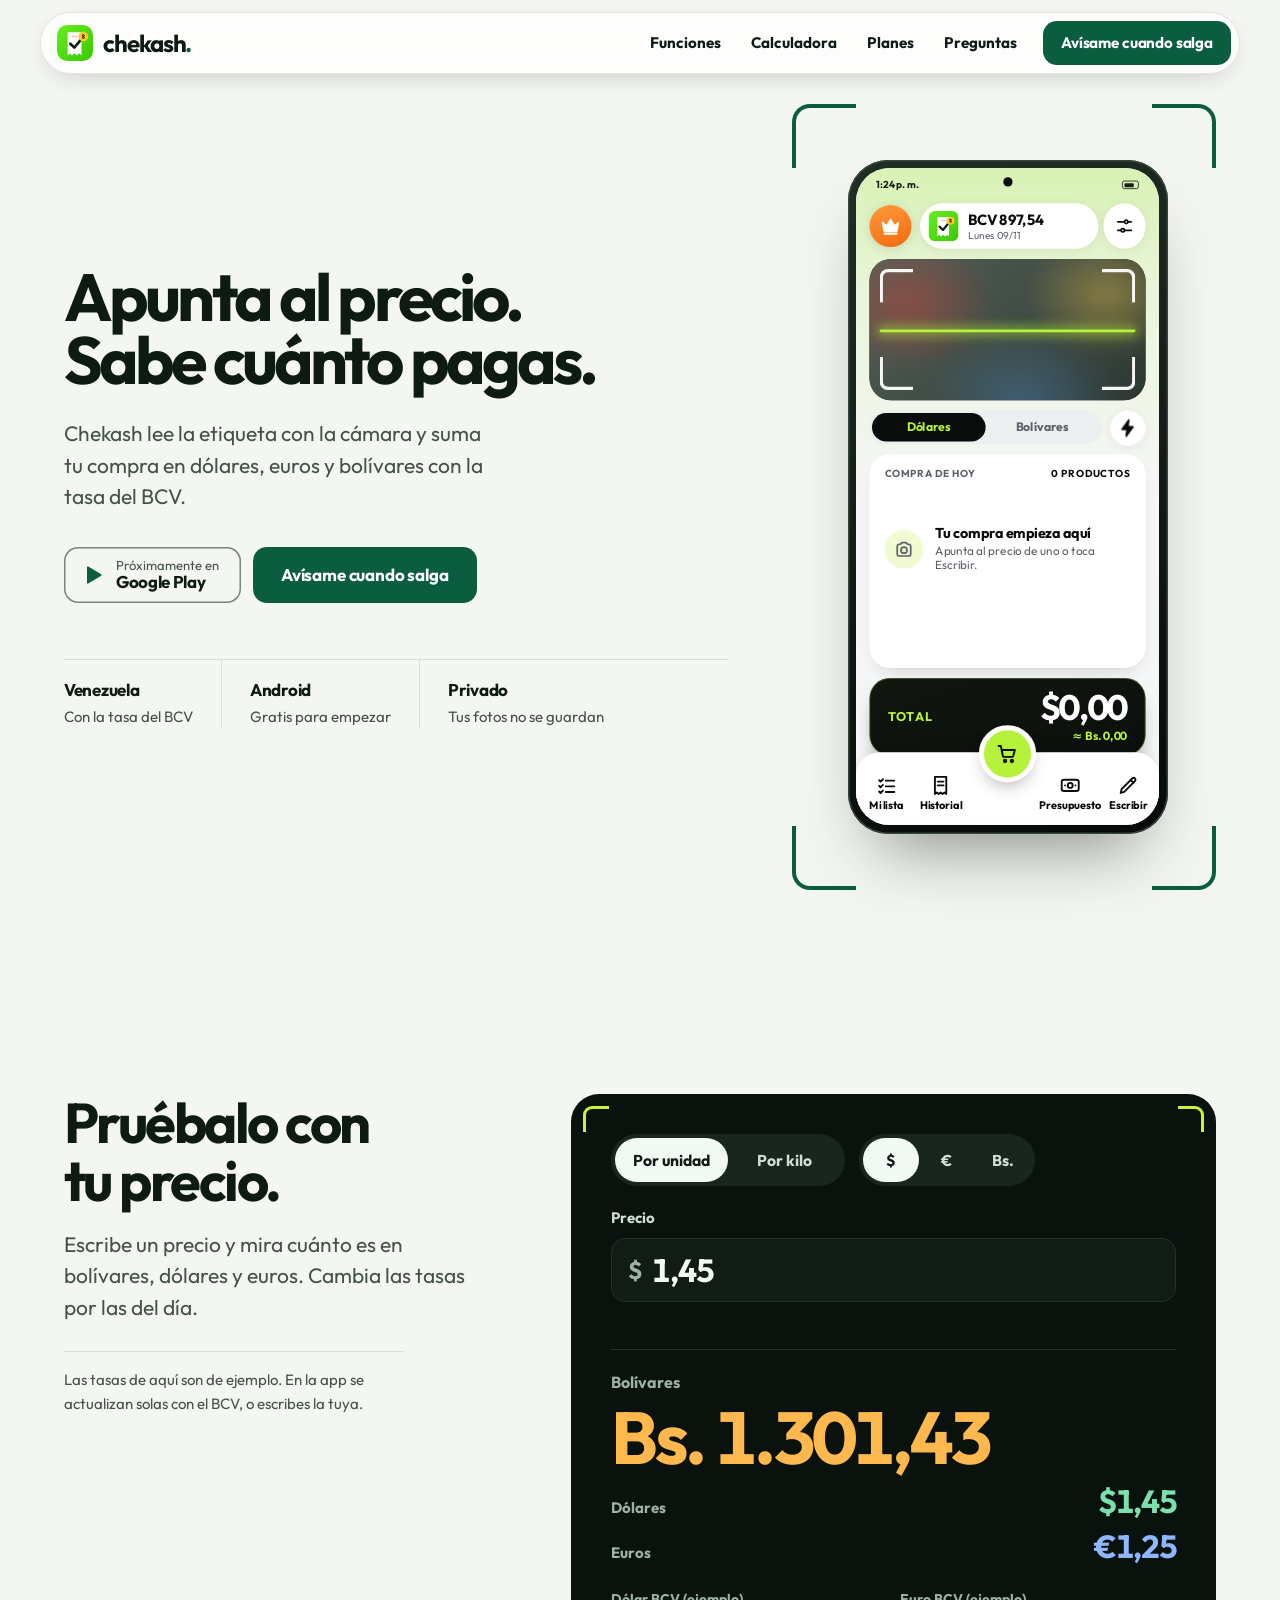
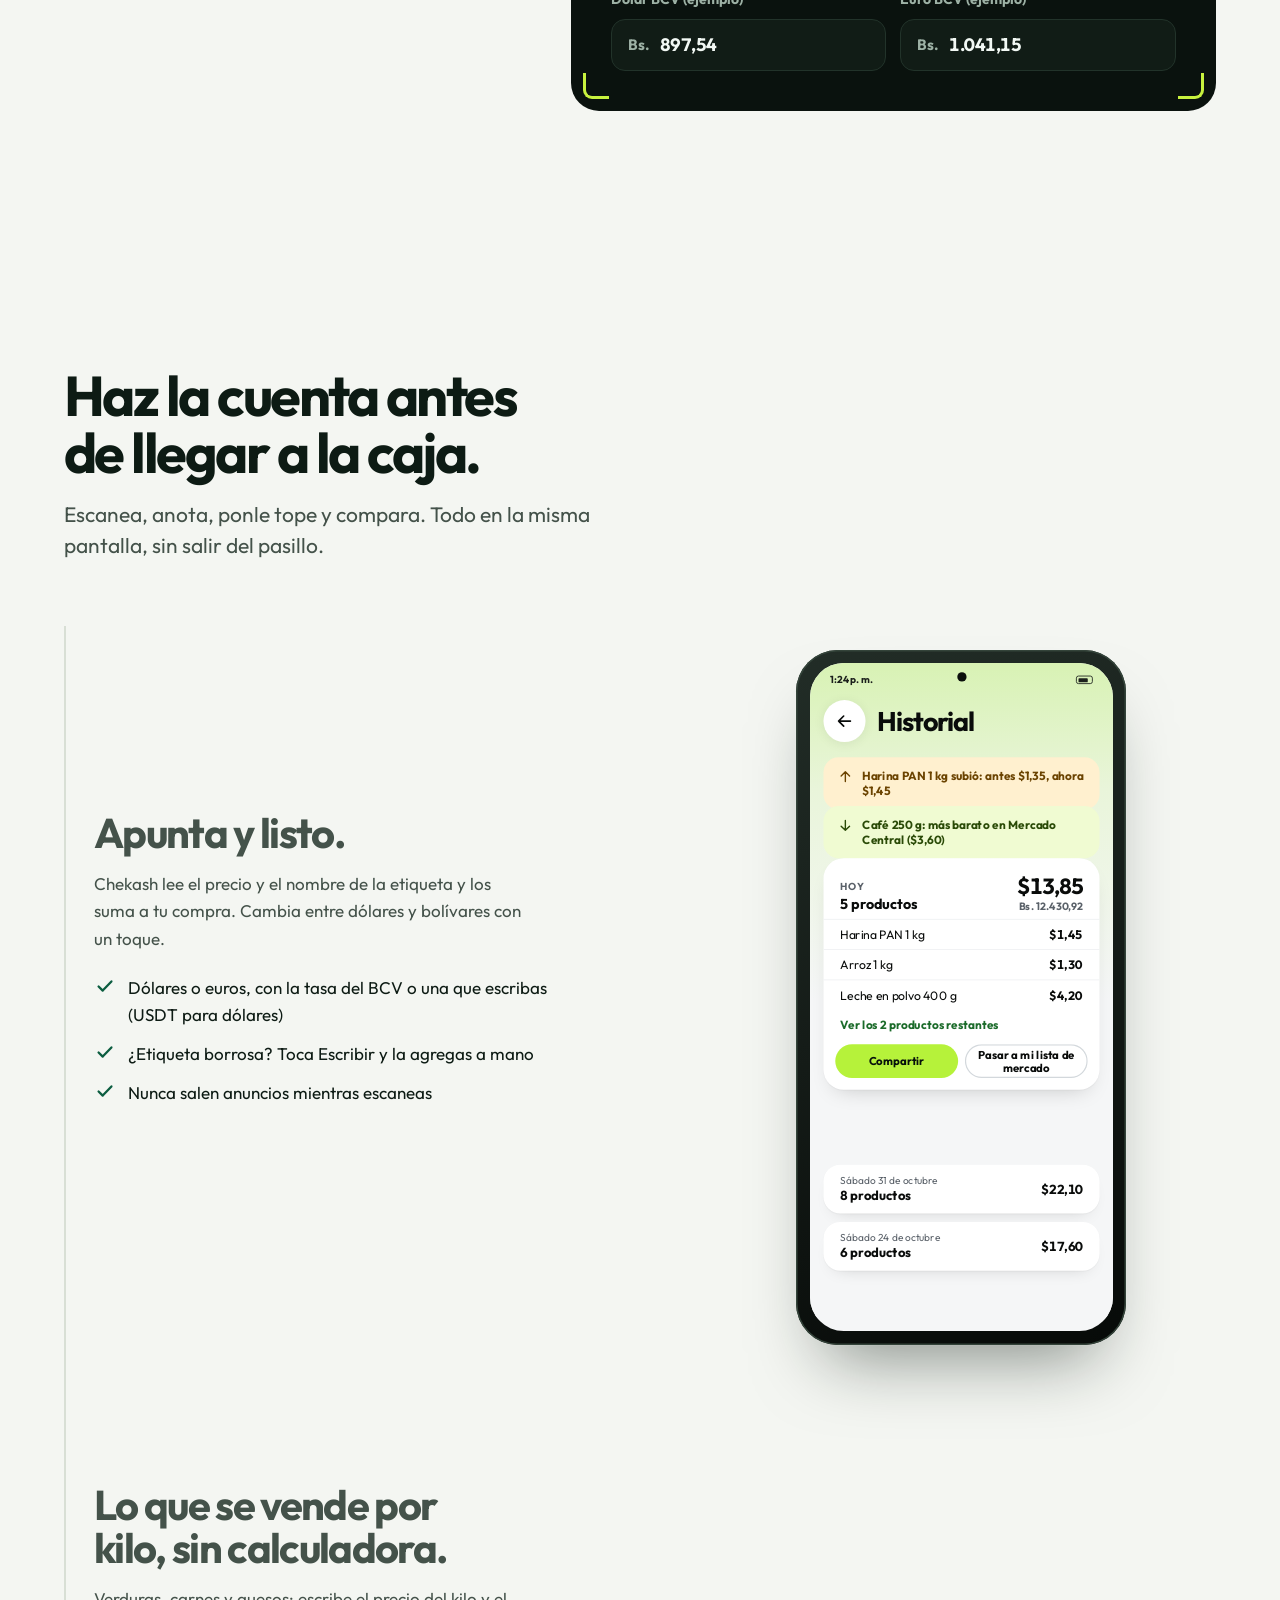
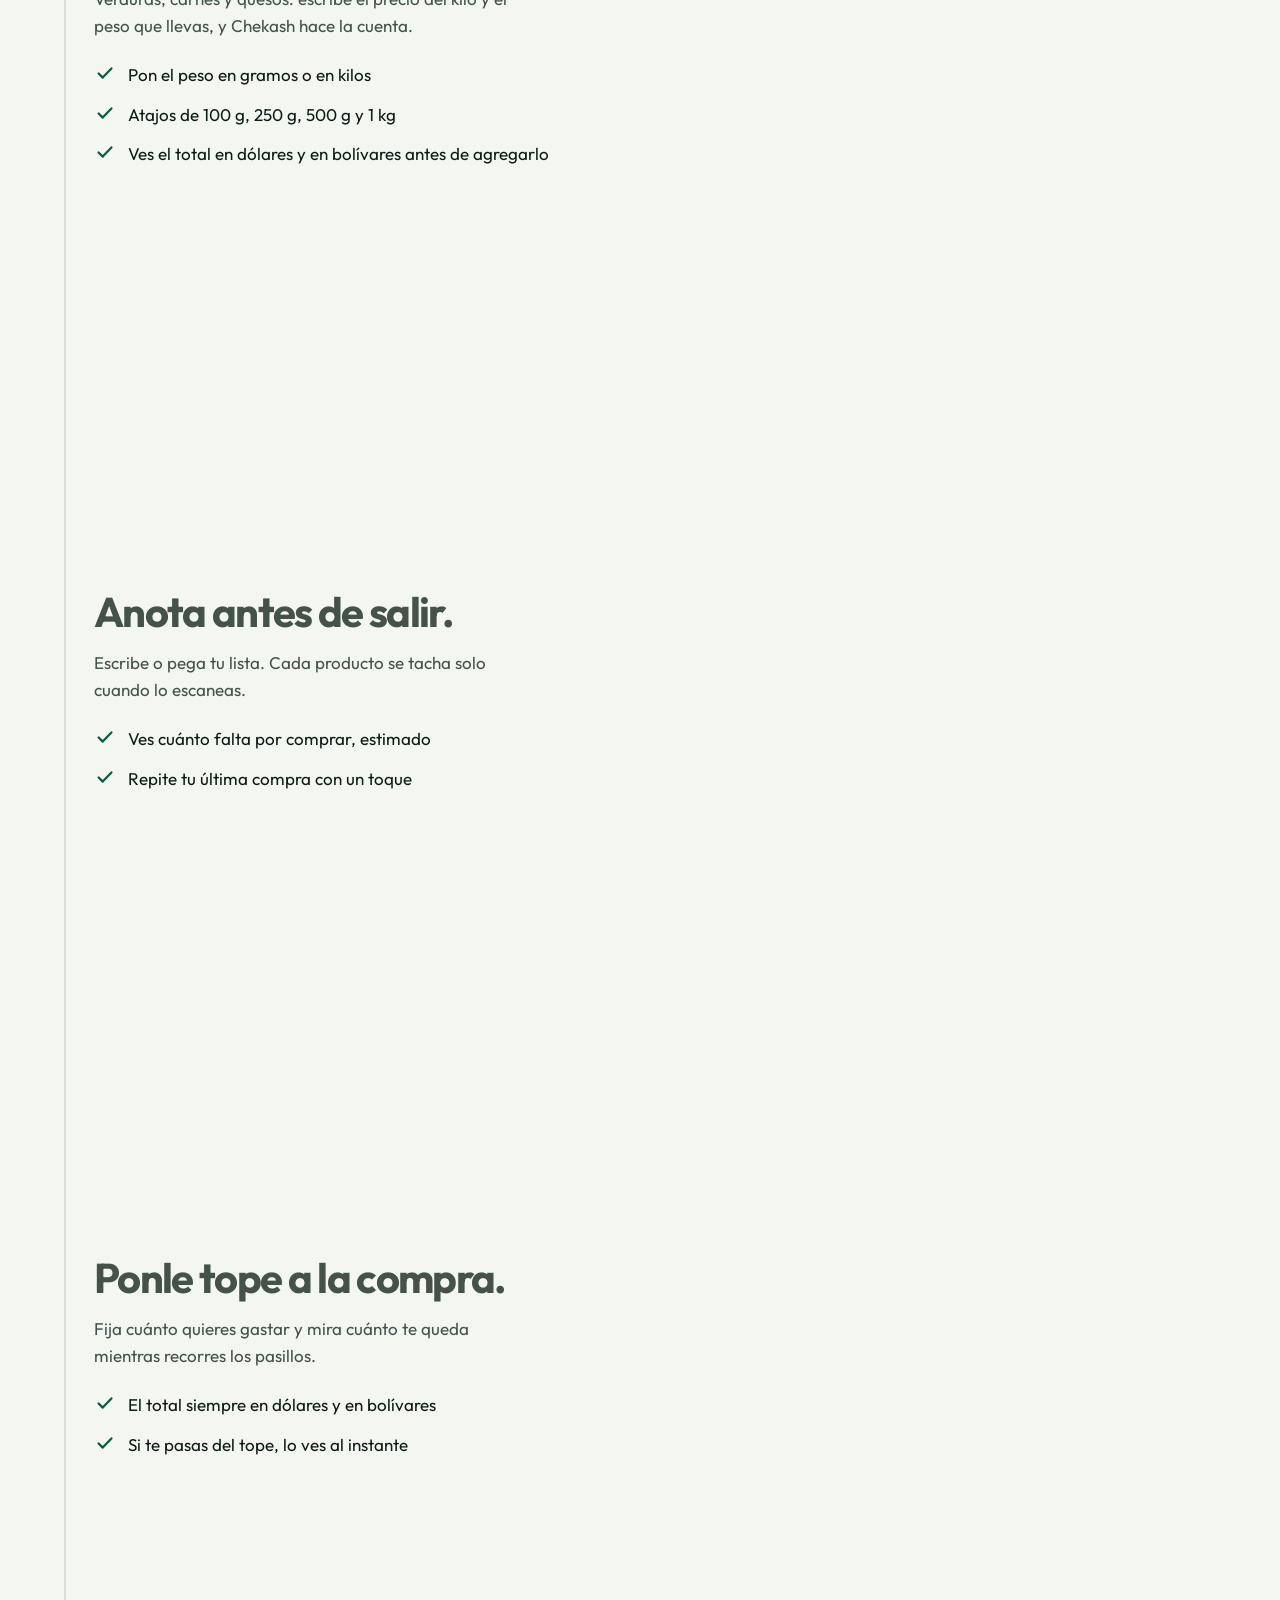
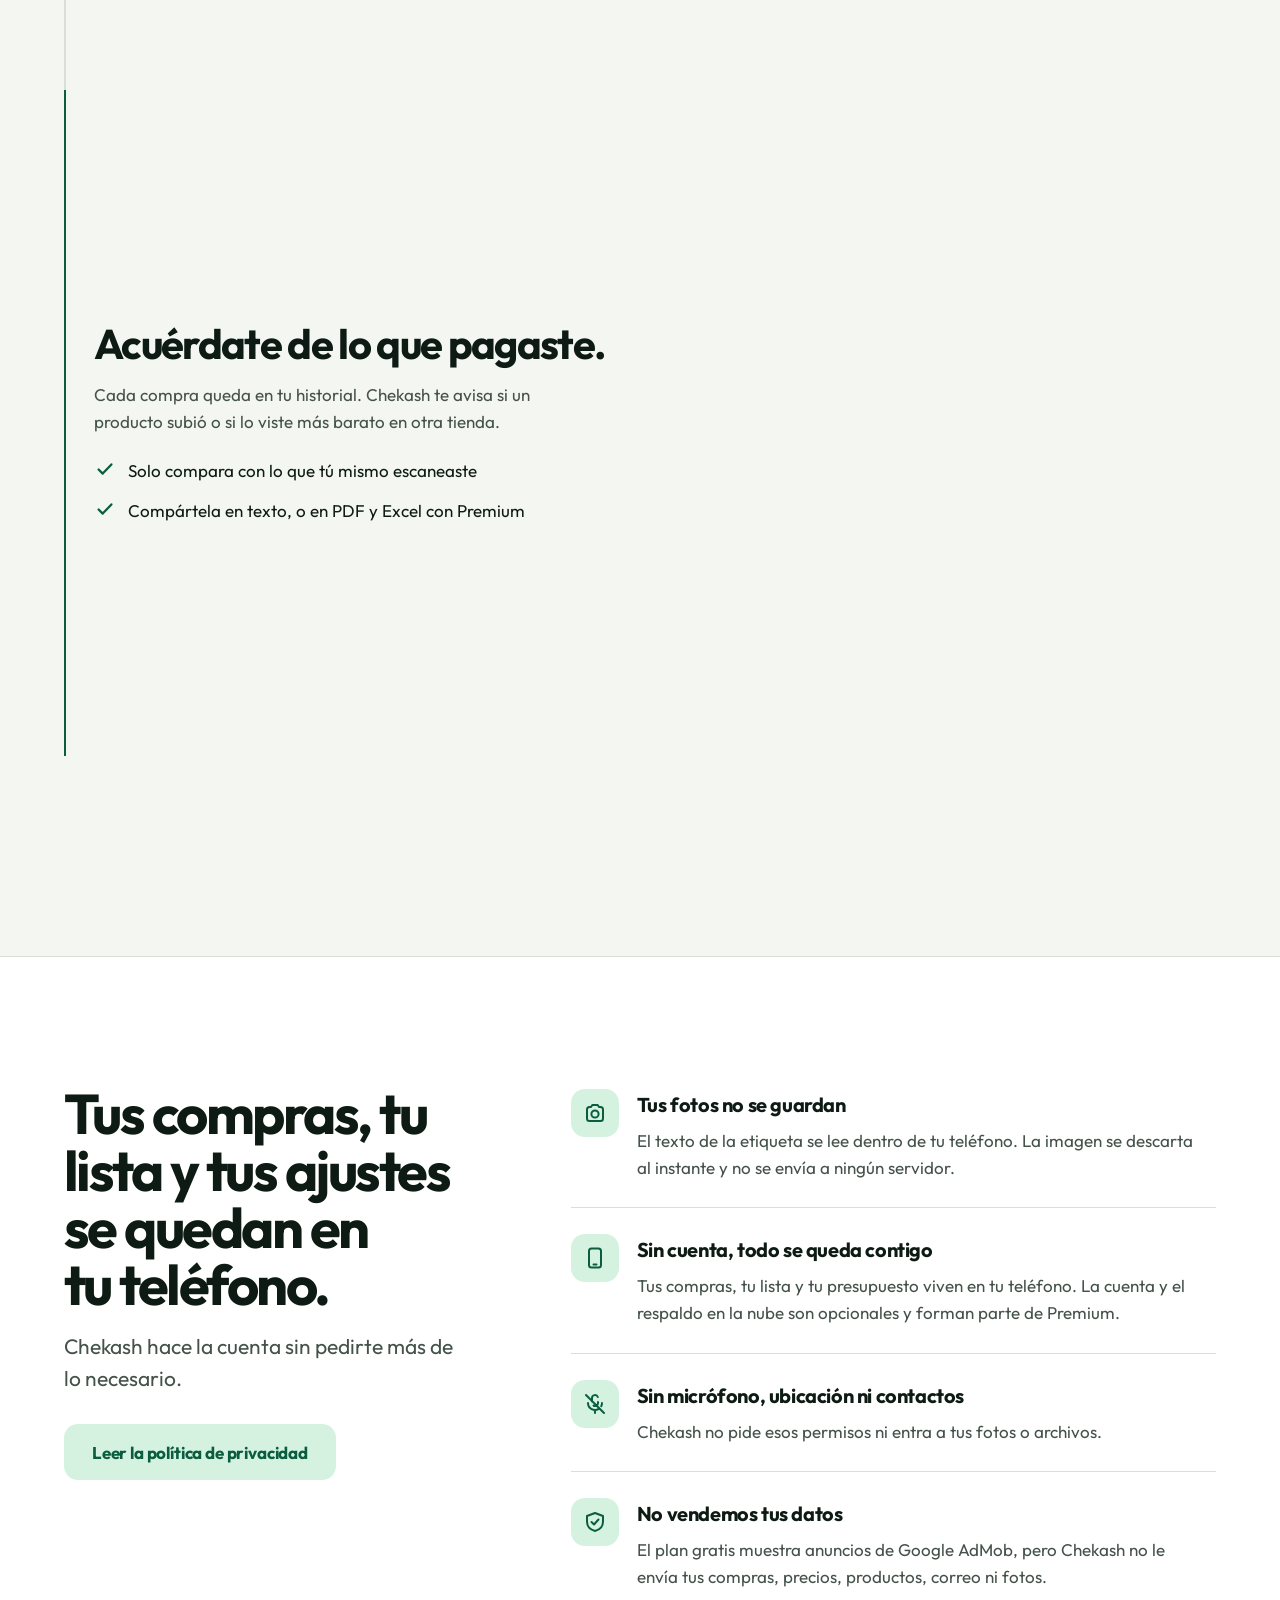
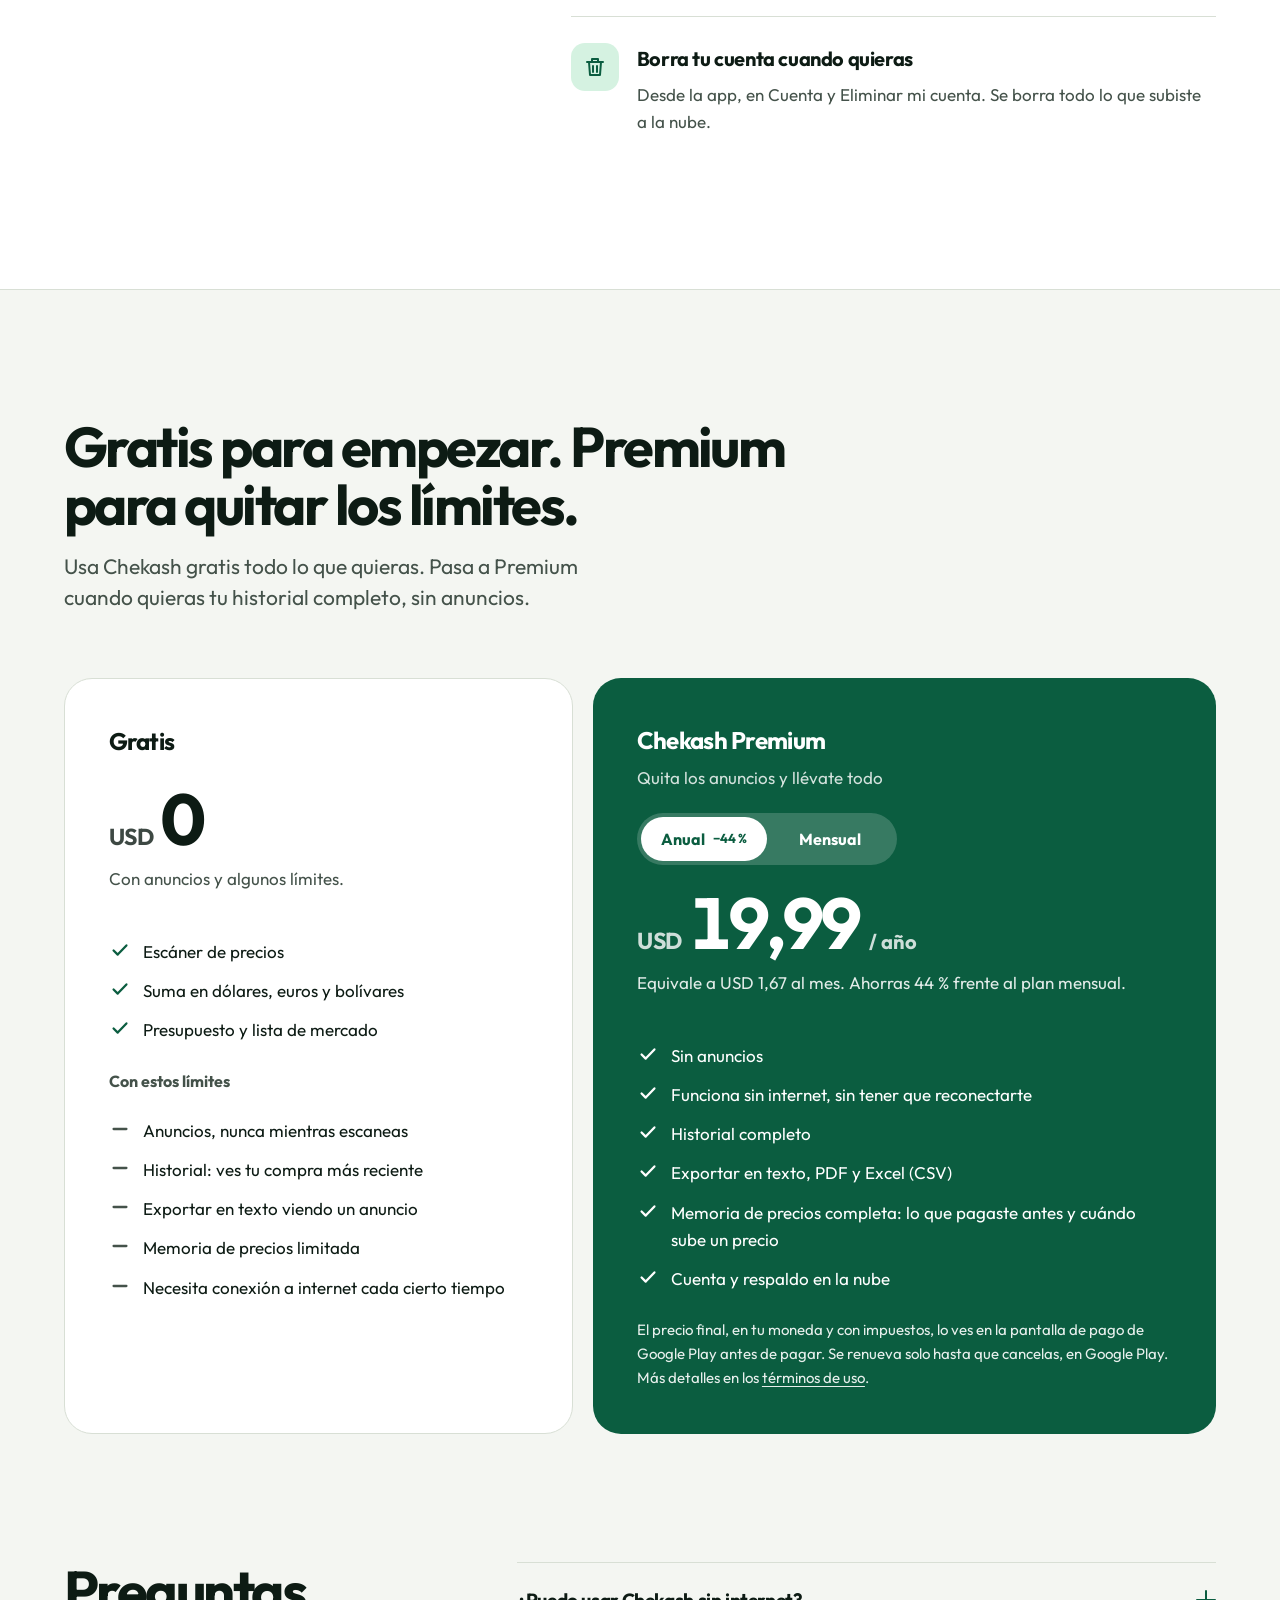
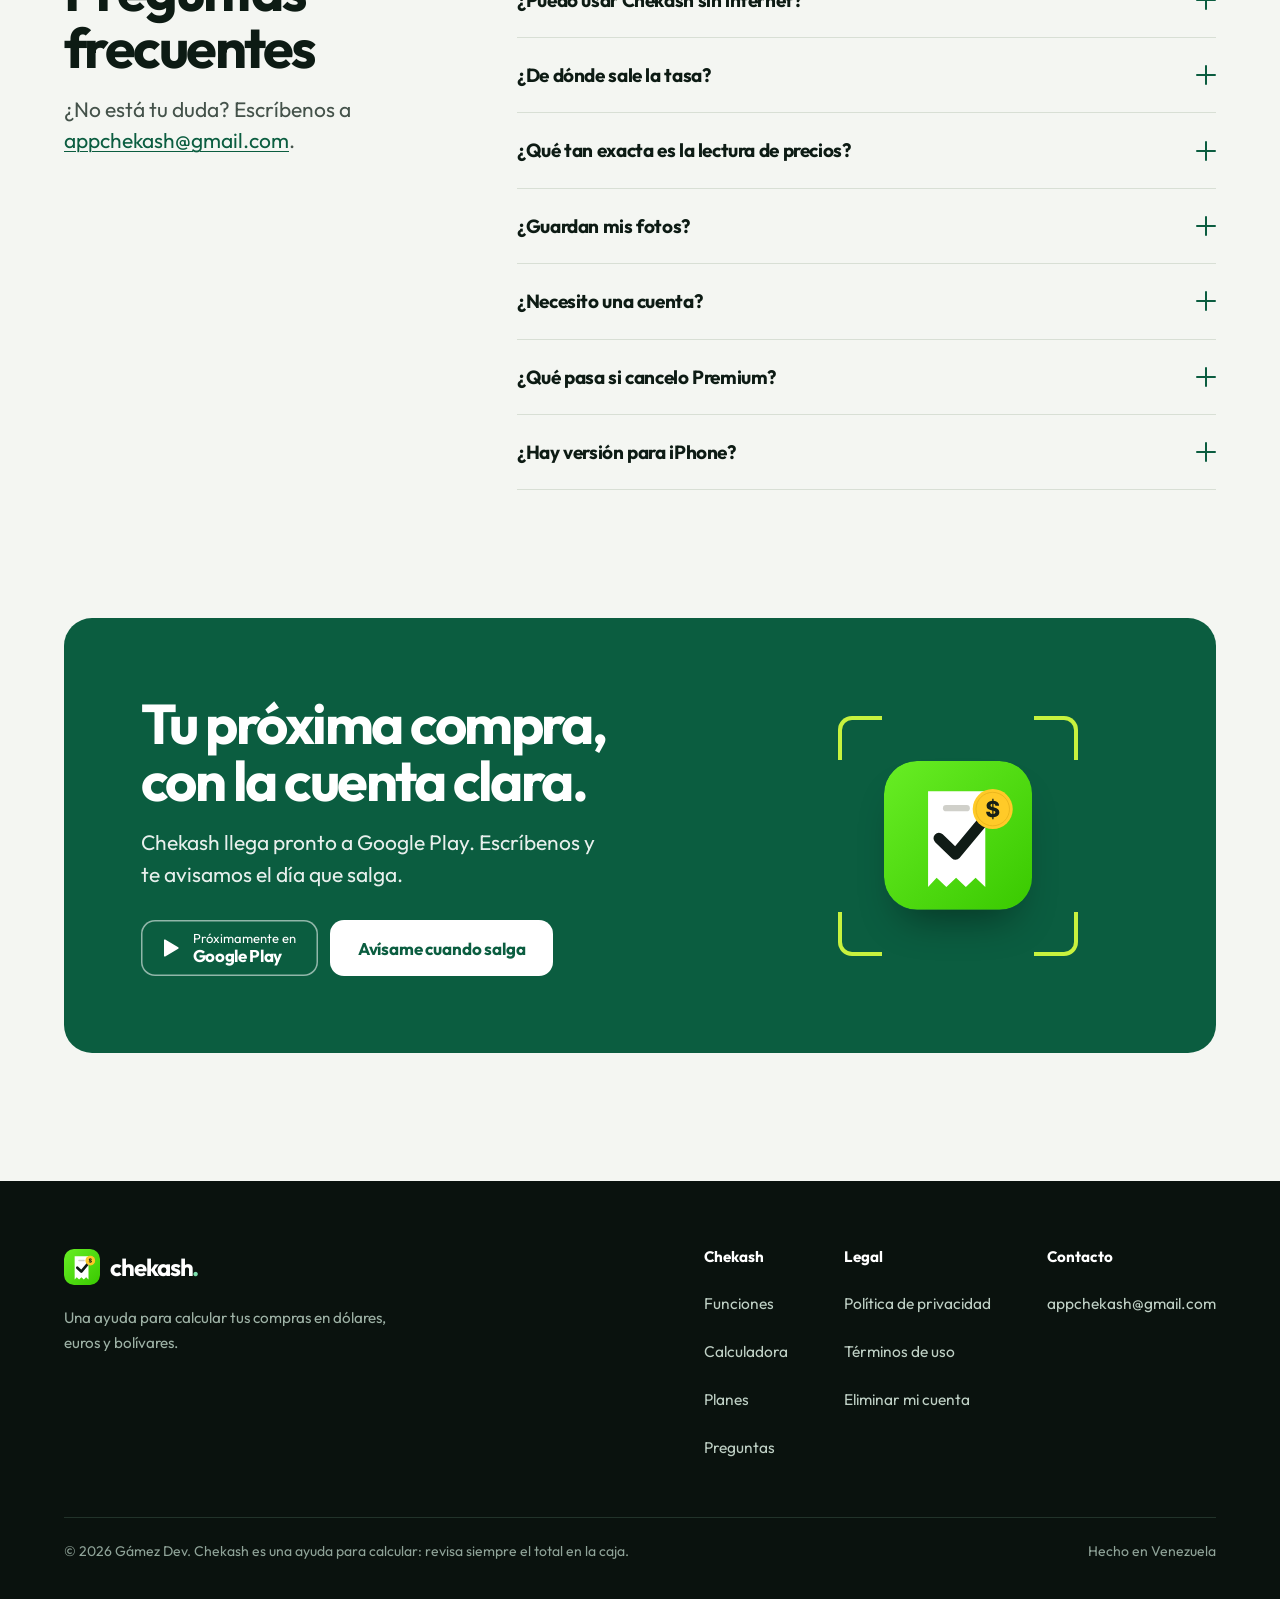
==== commit cbfba2d1: "Add files via upload" ====
--- a/index.html
+++ b/index.html
@@ -11,10 +11,10 @@
 <link rel="icon" type="image/svg+xml" href="logo.svg">
 <link rel="icon" type="image/png" sizes="32x32" href="favicon-32.png">
 <link rel="apple-touch-icon" href="apple-touch-icon.png">
-<link rel="preload" href="assets/fonts/outfit-bold.woff" as="font" type="font/woff" crossorigin>
-<link rel="preload" href="assets/fonts/outfit-regular.woff" as="font" type="font/woff" crossorigin>
+<link rel="preload" href="outfit-bold.woff" as="font" type="font/woff" crossorigin>
+<link rel="preload" href="outfit-regular.woff" as="font" type="font/woff" crossorigin>
 <link rel="canonical" href="https://gamezcorporation.github.io/">
-<link rel="stylesheet" href="assets/site.css?v=20261111b"><link rel="stylesheet" href="assets/home.css?v=20261111b">
+<link rel="stylesheet" href="site.css?v=20261114"><link rel="stylesheet" href="home.css?v=20261114">
 <meta property="og:type" content="website">
 <meta property="og:site_name" content="Chekash">
 <meta property="og:locale" content="es_VE">
@@ -226,7 +226,7 @@
   </div>
   <div class="ap-total"><span class="l">TOTAL</span><span class="r"><span class="big" data-total-big>$8,35</span><span class="sm" data-total-sm>≈ Bs. 7.494,45</span></span></div>
   <div class="ap-nav"><div><svg viewBox="0 0 24 24"><use href="#i-list"/></svg>Mi lista</div><div><svg viewBox="0 0 24 24"><use href="#i-receipt"/></svg>Historial</div><div></div><div><svg viewBox="0 0 24 24"><use href="#i-cash"/></svg>Presupuesto</div><div><svg viewBox="0 0 24 24"><use href="#i-pencil"/></svg>Escribir</div><span class="ap-fab"><svg viewBox="0 0 24 24"><use href="#i-cart"/></svg></span></div>
-</div></template><template id="tpl-kilo"><div class="screen ap ap-shot" data-screen="kilo"><img src="assets/escribir-kilo.webp" width="540" height="1170" alt="" decoding="async"<div class="ap-status"><span>1:24 p. m.</span><i class="ap-hole"></i><span class="ap-bat"></span></div></div></template><template id="tpl-lista"><div class="screen ap" data-screen="lista">
+</div></template><template id="tpl-kilo"><div class="screen ap ap-shot" data-screen="kilo"><img src="escribir-kilo.webp" width="540" height="1170" alt="" decoding="async"<div class="ap-status"><span>1:24 p. m.</span><i class="ap-hole"></i><span class="ap-bat"></span></div></div></template><template id="tpl-lista"><div class="screen ap" data-screen="lista">
   <div class="ap-status"><span>1:24 p. m.</span><i class="ap-hole"></i><span class="ap-bat"></span></div>
   <div class="ap-head"><span class="ap-back"><svg viewBox="0 0 24 24"><use href="#i-back"/></svg></span><h4>Mi lista</h4></div>
   <div class="ap-field"><span>Ej: 2 kilos de harina, leche...</span><i><svg viewBox="0 0 24 24"><use href="#i-plus"/></svg></i></div>
@@ -256,7 +256,7 @@
   <div class="ap-hmini" style="top:596px"><div><small>Sábado 31 de octubre</small><b>8 productos</b></div><b>$22,10</b></div>
   <div class="ap-hmini" style="top:664px"><div><small>Sábado 24 de octubre</small><b>6 productos</b></div><b>$17,60</b></div>
 </div></template>
-<script src="assets/site.js?v=20261111b" defer></script>
-<script src="assets/home.js?v=20261111b" defer></script>
+<script src="site.js?v=20261114" defer></script>
+<script src="home.js?v=20261114" defer></script>
 </body>
 </html>
--- a/site.css
+++ b/site.css
@@ -0,0 +1,279 @@
+/* ==========================================================================
+   Chekash · sistema web «Cifra» (2026)
+   Fuente de verdad: el sistema de diseño de la app (Chekash 7.0). Si cambias un
+   token allá, cámbialo aquí en :root.
+   Reglas que gobiernan todo:
+   1. La cifra manda: cada pantalla tiene un número héroe.
+   2. Doble lectura: Bs. ámbar, $ esmeralda, € azul. Siempre con símbolo, nunca solo color.
+   3. Esquinas de visor: el único adorno. Enmarcan lo que importa.
+   ========================================================================== */
+
+@font-face{font-family:"Outfit";font-weight:400;font-style:normal;font-display:swap;src:url("outfit-regular.woff") format("woff")}
+@font-face{font-family:"Outfit";font-weight:700;font-style:normal;font-display:swap;src:url("outfit-bold.woff") format("woff")}
+/* Para pasar a Atkinson Hyperlegible Next (la tipografía de la app): descarga los .woff2,
+   ponlos en , agrega aquí sus @font-face y cambia --font. Es el único sitio. */
+
+:root{
+  color-scheme:light dark;
+  --font:"Outfit",system-ui,-apple-system,"Segoe UI",Roboto,sans-serif;
+
+  /* Superficies y texto */
+  --bg:#F4F6F2; --surface:#FFFFFF; --sunken:#E6EBE4;
+  --outline:#D8DFD5; --outline-strong:#76867B;
+  --ink:#0D1B14; --ink-muted:#44524A;
+
+  /* Marca */
+  --brand:#0B5D40; --on-brand:#FFFFFF; --brand-soft:#D5F2E1;
+  --signal:#C8F23E;                       /* solo retícula y lectura lograda */
+  /* Colores REALES de la app (Theme.kt): los usa solo el teléfono */
+  --lime:#B6F23A; --lime-deep:#8FCB1C; --mint:#D5F57F; --ease:cubic-bezier(.2,.8,.2,1);
+
+  /* Las tres monedas: identidad fija. Sobre claro y sobre cámara (oscuro). */
+  --usd:#0B5D40; --ves:#8A4B00; --eur:#1F4F9E;
+  --usd-cam:#7BE0AE; --ves-cam:#FFB84D; --eur-cam:#8DB8FF;
+
+  /* Cámara: siempre oscura, en cualquier tema */
+  --camera:#0A120E; --on-camera:#F2F8F4; --camera-line:#22332A; --camera-muted:#9DB1A5;
+
+  /* Estados */
+  --alert:#B3261E; --alert-soft:#FCE0DC; --positive:#17703F; --caution:#8A5A00;
+
+  /* Forma */
+  --r-control:14px; --r-card:20px; --r-view:28px; --r-pill:999px;
+  --wrap:1200px; --gutter:20px;
+  --shadow-sheet:0 16px 40px -16px rgba(13,27,20,.30);
+
+  /* Movimiento (curvas fuertes; las nativas de CSS son muy débiles) */
+  --ease-out:cubic-bezier(.23,1,.32,1);
+  --ease-in-out:cubic-bezier(.77,0,.175,1);
+  --ease-drawer:cubic-bezier(.32,.72,0,1);
+  --t-press:140ms; --t-ui:200ms; --t-exit:140ms;
+}
+@media (prefers-color-scheme:dark){
+  :root{
+    --bg:#0A120E; --surface:#111C16; --sunken:#070D0A;
+    --outline:#22332A; --outline-strong:#5A6E62;
+    --ink:#EAF3ED; --ink-muted:#9DB1A5;
+    --brand:#7BE0AE; --on-brand:#06251A; --brand-soft:#143A2A;
+    --usd:#7BE0AE; --ves:#FFB84D; --eur:#8DB8FF;
+    --alert:#FF8A80; --alert-soft:#3A1613; --positive:#6FDC9A; --caution:#FFC266;
+    --shadow-sheet:0 16px 40px -16px rgba(0,0,0,.7);
+  }
+}
+@media (min-width:400px){:root{--gutter:24px}}
+
+/* ---------- Base ---------- */
+*,*::before,*::after{box-sizing:border-box}
+html{
+  scroll-behavior:smooth;scroll-padding-top:92px;
+  -webkit-text-size-adjust:100%;text-size-adjust:100%;
+  -webkit-tap-highlight-color:transparent;
+}
+body{
+  margin:0;background:var(--bg);color:var(--ink);
+  font:400 1.0625rem/1.6 var(--font);       /* 17px: BodyL de la app */
+  -webkit-font-smoothing:antialiased;text-rendering:optimizeLegibility;
+  min-height:100vh;
+}
+[hidden]{display:none!important}
+img,svg{display:block;max-width:100%}
+a{color:var(--brand);text-underline-offset:3px;text-decoration-thickness:1px;overflow-wrap:anywhere}
+h1,h2,h3,h4{margin:0;font-weight:700;text-wrap:balance;overflow-wrap:break-word}
+p{margin:0;text-wrap:pretty}
+:focus-visible{outline:3px solid var(--brand);outline-offset:3px;border-radius:6px}
+.sr{position:absolute;width:1px;height:1px;overflow:hidden;clip:rect(0 0 0 0);white-space:nowrap}
+.skip{position:fixed;left:12px;top:-64px;z-index:300;background:var(--ink);color:var(--bg);padding:12px 18px;border-radius:var(--r-control);text-decoration:none;font-weight:700}
+.skip:focus{top:calc(12px + env(safe-area-inset-top,0px))}
+.wrap{max-width:var(--wrap);margin-inline:auto;padding-inline:max(var(--gutter),env(safe-area-inset-left,0px)) max(var(--gutter),env(safe-area-inset-right,0px))}
+.num{font-variant-numeric:tabular-nums lining-nums}
+
+/* Controles: nunca seleccionables ni con el destello gris del toque */
+button,[role=button],.btn,.nav-links a,.chip{touch-action:manipulation;-webkit-user-select:none;user-select:none;-webkit-touch-callout:none}
+input,select,textarea{font-size:16px}  /* iOS hace zoom con menos de 16px */
+
+/* ---------- Iconos ---------- */
+.i{width:1.25em;height:1.25em;flex:none;fill:none;stroke:currentColor;stroke-width:2;stroke-linecap:round;stroke-linejoin:round}
+.i-fill{fill:currentColor;stroke:none}
+
+/* ---------- Marca ---------- */
+.brand{display:inline-flex;align-items:center;gap:10px;min-height:44px;text-decoration:none;color:var(--ink)}
+.brand svg{width:36px;height:36px;border-radius:10px}
+.wordmark{font-weight:700;font-size:1.5rem;letter-spacing:-.045em;line-height:1}
+.wordmark i{font-style:normal;color:var(--brand)}
+
+/* ---------- Esquinas de visor: el motivo de marca ----------
+   Cuatro marcas en L. En reposo enmarcan. Con la clase .lock convergen desde afuera
+   (se usa una sola vez al cargar, y cuando el visor de la demo «engancha» una etiqueta).
+   Solo transform y opacity. Sin la clase, siempre se ven: si el JS falla, no se pierde nada. */
+.cm{--cm-size:28px;--cm-w:3px;--cm-r:10px;--cm-color:var(--signal);--cm-travel:16px;position:absolute;inset:0;pointer-events:none}
+.cm i{position:absolute;width:var(--cm-size);height:var(--cm-size);border:0 solid var(--cm-color)}
+.cm i:nth-child(1){top:0;left:0;--dx:-1;--dy:-1;border-top-width:var(--cm-w);border-left-width:var(--cm-w);border-top-left-radius:var(--cm-r)}
+.cm i:nth-child(2){top:0;right:0;--dx:1;--dy:-1;border-top-width:var(--cm-w);border-right-width:var(--cm-w);border-top-right-radius:var(--cm-r)}
+.cm i:nth-child(3){bottom:0;left:0;--dx:-1;--dy:1;border-bottom-width:var(--cm-w);border-left-width:var(--cm-w);border-bottom-left-radius:var(--cm-r)}
+.cm i:nth-child(4){bottom:0;right:0;--dx:1;--dy:1;border-bottom-width:var(--cm-w);border-right-width:var(--cm-w);border-bottom-right-radius:var(--cm-r)}
+.cm.arm i{opacity:0}
+.cm.lock i{animation:cm-lock 560ms var(--ease-out) both}
+.cm.lock i:nth-child(2){animation-delay:40ms}
+.cm.lock i:nth-child(3){animation-delay:80ms}
+.cm.lock i:nth-child(4){animation-delay:120ms}
+@keyframes cm-lock{
+  from{opacity:0;transform:translate(calc(var(--dx)*var(--cm-travel)),calc(var(--dy)*var(--cm-travel))) scale(1.35)}
+  35%{opacity:1}
+  to{opacity:1;transform:none}
+}
+@keyframes cm-fade{from{opacity:0}to{opacity:1}}
+
+/* ---------- Barra: una píldora de material translúcido ---------- */
+.site-nav{position:fixed;inset:calc(12px + env(safe-area-inset-top,0px)) 0 auto;z-index:100;pointer-events:none}
+.nav-in{
+  pointer-events:auto;position:relative;display:flex;align-items:center;gap:8px;
+  width:min(var(--wrap),calc(100% - 24px));margin-inline:auto;padding:8px 8px 8px 16px;
+  border-radius:var(--r-pill);
+  background:color-mix(in srgb,var(--surface) 78%,transparent);
+  -webkit-backdrop-filter:blur(20px) saturate(180%);backdrop-filter:blur(20px) saturate(180%);
+  border:1px solid color-mix(in srgb,var(--ink) 10%,transparent);
+  box-shadow:inset 0 1px 0 color-mix(in srgb,#fff 55%,transparent),0 8px 28px -12px rgba(13,27,20,.28);
+}
+.nav-links{display:flex;gap:2px;margin-left:auto}
+.nav-links a{display:inline-flex;align-items:center;min-height:44px;color:var(--ink);text-decoration:none;font-weight:700;font-size:.95rem;padding:0 14px;border-radius:var(--r-pill);transition:background-color var(--t-ui) ease}
+.nav-cta{margin-left:4px}
+.nav-toggle{display:none;margin-left:auto;width:44px;height:44px;border-radius:50%;border:0;background:var(--sunken);color:var(--ink);cursor:pointer;place-items:center}
+.nav-toggle .i{width:22px;height:22px}
+.nav-toggle .i-x{display:none}
+.nav-in[data-open="true"] .nav-toggle .i-menu{display:none}
+.nav-in[data-open="true"] .nav-toggle .i-x{display:block}
+.nav-panel{display:none}
+@media (hover:hover) and (pointer:fine){
+  .nav-links a:hover{background:color-mix(in srgb,var(--ink) 8%,transparent)}
+}
+
+/* ---------- Botones: instrumentos, no píldoras ---------- */
+.btn{
+  display:inline-flex;align-items:center;justify-content:center;gap:10px;
+  min-height:48px;padding:0 22px;border-radius:var(--r-control);border:0;cursor:pointer;
+  font:700 1rem/1 var(--font);letter-spacing:-.01em;text-decoration:none;
+  transition:transform var(--t-press) var(--ease-out),background-color var(--t-ui) ease,box-shadow var(--t-ui) ease;
+}
+.btn:active{transform:scale(.97)}
+.btn-primary{background:var(--brand);color:var(--on-brand)}
+.btn-tonal{background:var(--brand-soft);color:var(--brand)}
+.btn-quiet{background:transparent;color:var(--ink);box-shadow:inset 0 0 0 1.5px var(--outline-strong)}
+.btn-lg{min-height:56px;padding:0 28px;font-size:1.0625rem}
+.btn-sm{min-height:44px;padding:0 18px;font-size:.95rem}
+@media (hover:hover) and (pointer:fine){
+  .btn-primary:hover{box-shadow:0 10px 24px -10px color-mix(in srgb,var(--brand) 70%,transparent)}
+  .btn-tonal:hover{background:color-mix(in srgb,var(--brand-soft) 80%,var(--brand))}
+  .btn-quiet:hover{box-shadow:inset 0 0 0 1.5px var(--ink)}
+}
+
+/* «Próximamente»: una etiqueta, no un botón. No se puede tocar. */
+.store-soon{
+  display:inline-flex;align-items:center;gap:12px;min-height:56px;padding:0 22px 0 16px;border-radius:var(--r-control);
+  box-shadow:inset 0 0 0 1.5px var(--outline-strong);color:var(--ink);text-decoration:none;
+}
+.store-soon .i{width:24px;height:24px;color:var(--brand)}
+.store-soon small{display:block;font-size:.8125rem;line-height:1.1;color:var(--ink-muted)}
+.store-soon b{display:block;font-size:1.0625rem;line-height:1.15;letter-spacing:-.02em}
+.store-soon.is-live{background:var(--brand);color:var(--on-brand);box-shadow:none}
+.store-soon.is-live .i,.store-soon.is-live small{color:inherit}
+
+/* ---------- Pie ---------- */
+.site-footer{background:var(--camera);color:#DCE8E0;padding:64px 0 36px}
+.site-footer a{color:#fff}
+.foot-grid{display:flex;flex-wrap:wrap;gap:36px 64px;justify-content:space-between;align-items:flex-start}
+.foot-brand .brand{color:#fff}
+.foot-brand .wordmark i{color:var(--usd-cam)}
+.foot-brand p{margin-top:14px;max-width:34ch;color:var(--camera-muted);font-size:.95rem}
+.foot-cols{display:flex;gap:32px 56px;flex-wrap:wrap;min-width:0}
+.foot-cols>div{min-width:0;max-width:100%}
+.foot-cols h4{font-size:.95rem;color:#fff;margin-bottom:12px}
+.foot-cols ul{list-style:none;margin:0;padding:0;display:grid;gap:4px}
+.foot-cols a{display:inline-flex;align-items:center;min-height:44px;padding:0;overflow-wrap:anywhere;text-decoration:none;color:#BFD0C5;font-size:.97rem}
+.foot-base{margin-top:48px;padding-top:22px;border-top:1px solid var(--camera-line);display:flex;flex-wrap:wrap;gap:8px 24px;justify-content:space-between;color:#8FA398;font-size:.875rem}
+@media (hover:hover) and (pointer:fine){
+  .foot-cols a:hover{color:var(--usd-cam);text-decoration:underline}
+}
+
+/* ==========================================================================
+   Páginas legales. El contenido legal es el original; aquí solo se le da forma.
+   ========================================================================== */
+.legal-top{position:relative;padding:148px 0 56px;border-bottom:1px solid var(--outline)}
+.legal-top h1{font-size:clamp(2.25rem,5.4vw,4.25rem);line-height:1;letter-spacing:-.05em;max-width:16ch}
+.legal-top .meta{margin-top:18px;color:var(--ink-muted);font-size:1rem;max-width:62ch}
+.legal-top .meta code{font-size:.88em;background:var(--sunken);border-radius:6px;padding:2px 6px}
+.legal-grid{display:grid;grid-template-columns:272px minmax(0,1fr);gap:64px;align-items:start;padding:56px 0 112px}
+.toc{position:sticky;top:96px;max-height:calc(100vh - 120px);overflow:auto;overscroll-behavior:contain;padding-right:8px;font-size:.95rem}
+.toc summary{font-weight:700;cursor:default;list-style:none;margin-bottom:10px}
+.toc summary::-webkit-details-marker{display:none}
+.toc ol{margin:0;padding:0;list-style:none;display:grid;border-left:2px solid var(--outline)}
+.toc a{display:block;padding:7px 0 7px 14px;margin-left:-2px;border-left:2px solid transparent;color:var(--ink-muted);text-decoration:none;line-height:1.35;transition:color var(--t-ui) ease,border-color var(--t-ui) ease}
+.toc a.is-active{color:var(--ink);border-left-color:var(--brand);font-weight:700}
+.legal-body{min-width:0;overflow-wrap:anywhere}
+.legal-body>*{max-width:72ch}
+.legal-body>.tabla,.legal-body>.resumen{max-width:none}
+.legal-body p,.legal-body li{line-height:1.72}
+.legal-body h2{font-size:clamp(1.45rem,2.6vw,1.9rem);letter-spacing:-.035em;line-height:1.15;margin:3.4rem 0 .9rem;scroll-margin-top:96px}
+.legal-body h3{font-size:1.1rem;margin:1.8rem 0 .4rem;letter-spacing:-.01em}
+.legal-body ul,.legal-body ol{padding-left:1.3rem;margin:.6rem 0 1rem}
+.legal-body li{margin:.35rem 0}
+.legal-body>p{margin:.8rem 0}
+.legal-body code{background:var(--sunken);border-radius:6px;padding:2px 6px;font-size:.88em;font-family:ui-monospace,SFMono-Regular,Menlo,monospace}
+.legal-body .resumen{position:relative;background:var(--surface);border:1px solid var(--outline);border-radius:var(--r-view);padding:28px 32px;margin:0 0 2.6rem}
+.legal-body .resumen h2{margin:0 0 .5rem;font-size:1.3rem}
+.legal-body .resumen ul{margin:.5rem 0 0}
+.legal-body .nota{border-left:4px solid var(--brand);background:var(--surface);padding:14px 18px;border-radius:0 var(--r-control) var(--r-control) 0;margin:1.2rem 0}
+.legal-body .tabla{overflow-x:auto;overscroll-behavior-x:contain;margin:1.2rem 0;border:1px solid var(--outline);border-radius:var(--r-card);background:var(--surface)}
+.legal-body table{border-collapse:collapse;width:100%;font-size:.94rem;min-width:620px}
+.legal-body th,.legal-body td{text-align:left;vertical-align:top;padding:12px 14px;border-bottom:1px solid var(--outline);line-height:1.5}
+.legal-body th{font-size:.875rem;color:var(--ink-muted);font-weight:700;background:var(--sunken)}
+.legal-body tr:last-child td{border-bottom:0}
+.legal-body .si{color:var(--positive);font-weight:700}.legal-body .no{color:var(--alert);font-weight:700}
+.legal-body .legal-foot{margin-top:3rem;padding-top:1.2rem;border-top:1px solid var(--outline);color:var(--ink-muted);font-size:.92rem}
+
+/* ---------- Responsive base ---------- */
+@media (max-width:980px){
+  .legal-grid{grid-template-columns:1fr;gap:8px;padding-top:32px}
+  .toc{position:static;max-height:none;background:var(--surface);border:1px solid var(--outline);border-radius:var(--r-card);padding:14px 18px;margin-bottom:12px}
+  .toc summary{cursor:pointer;margin:0;display:flex;justify-content:space-between;align-items:center;min-height:44px}
+  .toc summary::after{content:"+";font-size:1.4rem;line-height:1;color:var(--ink-muted)}
+  .toc[open] summary::after{content:"–"}
+  .toc[open] summary{margin-bottom:10px}
+  .legal-top{padding-top:124px}
+}
+@media (min-width:981px){.toc summary{pointer-events:none}}
+
+@media (max-width:820px){
+  .nav-links,.nav-cta{display:none}
+  .nav-toggle{display:grid}
+  /* El menú es una hoja que nace del botón (origen en su esquina), no una barra que crece */
+  .nav-panel{
+    display:grid;position:absolute;left:0;right:0;margin-inline:auto;width:min(var(--wrap),calc(100% - 24px));top:calc(100% + 8px);gap:2px;padding:10px;
+    background:color-mix(in srgb,var(--surface) 92%,transparent);
+    -webkit-backdrop-filter:blur(24px) saturate(180%);backdrop-filter:blur(24px) saturate(180%);
+    border:1px solid color-mix(in srgb,var(--ink) 10%,transparent);border-radius:var(--r-view);
+    box-shadow:var(--shadow-sheet);
+    transform-origin:calc(100% - 30px) -8px;
+    opacity:0;transform:scale(.96) translateY(-4px);visibility:hidden;pointer-events:none;
+    transition:opacity var(--t-exit) var(--ease-out),transform var(--t-exit) var(--ease-out),visibility 0s linear var(--t-exit);
+  }
+  .nav-in[data-open="true"] ~ .nav-panel{
+    opacity:1;transform:none;visibility:visible;pointer-events:auto;
+    transition:opacity var(--t-ui) var(--ease-out),transform 240ms var(--ease-drawer),visibility 0s;
+  }
+  .nav-panel a:not(.btn){color:var(--ink);text-decoration:none;font-weight:700;font-size:1.05rem;padding:14px 16px;border-radius:var(--r-control);min-height:48px;display:flex;align-items:center}
+  .nav-panel .btn{margin-top:6px}
+}
+@media (prefers-reduced-transparency:reduce){
+  .nav-in,.nav-panel{background:var(--surface);-webkit-backdrop-filter:none;backdrop-filter:none}
+}
+@media (prefers-contrast:more){
+  :root{--outline:var(--outline-strong);--ink-muted:var(--ink)}
+  .nav-in{border-color:var(--ink)}
+}
+/* Movimiento reducido = más suave, no cero: se quita el desplazamiento, queda el fundido */
+@media (prefers-reduced-motion:reduce){
+  html{scroll-behavior:auto}
+  .cm.lock i{animation:cm-fade 200ms ease both}
+  .nav-panel{transform:none!important}
+  .btn:active{transform:none}
+}
--- a/home.css
+++ b/home.css
@@ -0,0 +1,398 @@
+/* ---------- Teléfono ---------- */
+.phone{
+  --pw:300px;position:relative;flex:none;width:var(--pw);aspect-ratio:380/800;
+  border-radius:12.6%/6%;padding:2.63%;
+  background:linear-gradient(160deg,#222d27,#070a08);
+  box-shadow:inset 0 0 0 1.5px #34443a,0 0 0 1px rgba(255,255,255,.07),0 60px 100px -34px rgba(0,0,0,.7);
+}
+.glass{position:relative;width:100%;height:100%;border-radius:11.1%/5.1%;overflow:hidden;background:#F5F6F7;isolation:isolate}
+.screen{position:absolute;left:0;top:0;width:360px;height:780px;transform:scale(var(--k,.8));transform-origin:0 0}
+
+/* ==========================================================================
+   LA APP, EN HTML (360 x 780 px de diseño). Réplica de las pantallas reales.
+   ========================================================================== */
+.ap{
+  font-family:"Outfit",system-ui,sans-serif;color:#0A0C0B;line-height:1.2;text-align:left;
+  background:linear-gradient(180deg,#D8F2B4 0,#E9F5DA 150px,#F5F6F7 400px);
+  -webkit-font-smoothing:antialiased;user-select:none;-webkit-user-select:none;
+}
+.ap *{box-sizing:border-box;margin:0}
+.ap svg{width:24px;height:24px;fill:none;stroke:currentColor;stroke-width:2;stroke-linecap:round;stroke-linejoin:round;display:block}
+.ap-status{position:absolute;inset:0 0 auto;height:34px;display:flex;align-items:center;justify-content:space-between;padding:6px 24px 0;font-size:12px;font-weight:700;color:#1b1f1c}
+.ap-hole{position:absolute;left:50%;top:11px;width:11px;height:11px;margin-left:-5.5px;border-radius:50%;background:#0b0f0c}
+.ap-bat{width:20px;height:10px;border:1.5px solid #1b1f1c;border-radius:3px;position:relative}
+.ap-bat::after{content:"";position:absolute;inset:1.5px 5px 1.5px 1.5px;background:#1b1f1c;border-radius:1px}
+
+.ap-pill{position:absolute;left:16px;top:42px;width:274px;height:54px;border-radius:27px;background:#fff;box-shadow:0 2px 14px rgba(10,12,11,.07);display:flex;align-items:center;gap:11px;padding:0 10px}
+.ap-pill svg.lg{width:36px;height:36px;stroke:none}
+.ap-pill b{display:block;font-size:17.5px;letter-spacing:-.01em}
+.ap-pill small{display:block;font-size:12px;color:#5A6169;margin-top:1px}
+.ap-ibtn{position:absolute;display:grid;place-items:center;border-radius:50%;background:#fff;box-shadow:0 2px 14px rgba(10,12,11,.07)}
+.ap-ibtn svg{width:24px;height:24px}
+
+.ap-vf{position:absolute;left:16px;top:108px;width:328px;height:168px;border-radius:26px;overflow:hidden;background:#27322c}
+.vf-bg{position:absolute;inset:-20px;filter:blur(9px);
+  background:
+    radial-gradient(40% 55% at 18% 35%,rgba(190,70,60,.55),transparent 70%),
+    radial-gradient(38% 50% at 82% 30%,rgba(230,190,70,.45),transparent 70%),
+    radial-gradient(45% 55% at 55% 90%,rgba(70,120,170,.5),transparent 70%),
+    linear-gradient(135deg,#55645b,#2a342e)}
+.vf-bracket{position:absolute;width:40px;height:40px;border:0 solid #fff;opacity:.95}
+.vf-bracket.a{left:12px;top:12px;border-width:4px 0 0 4px;border-top-left-radius:10px}
+.vf-bracket.b{right:12px;top:12px;border-width:4px 4px 0 0;border-top-right-radius:10px}
+.vf-bracket.c{left:12px;bottom:12px;border-width:0 0 4px 4px;border-bottom-left-radius:10px}
+.vf-bracket.d{right:12px;bottom:12px;border-width:0 4px 4px 0;border-bottom-right-radius:10px}
+.vf-label{position:absolute;left:68px;top:34px;width:192px;height:100px;border-radius:10px;background:#FFFEF9;box-shadow:0 10px 24px -8px rgba(0,0,0,.55);padding:11px 14px;display:flex;flex-direction:column;justify-content:space-between;
+  transform:translateY(46px) scale(.94);opacity:0;transition:transform .5s var(--ease),opacity .3s}
+.vf-label.in{transform:none;opacity:1}
+.vf-name{font-size:11.5px;font-weight:700;letter-spacing:.05em;color:#3b4540}
+.vf-price{position:relative;align-self:flex-start;font-size:42px;font-weight:700;letter-spacing:-.04em;line-height:1;color:#0A0C0B;padding:0 6px;margin-left:-6px}
+.vf-bars{position:absolute;right:14px;bottom:12px;width:44px;height:22px;background:repeating-linear-gradient(90deg,#222 0 2px,transparent 2px 4px,#222 4px 5px,transparent 5px 8px)}
+.vf-box{position:absolute;inset:-4px -2px;border:3px solid var(--lime);border-radius:9px;box-shadow:0 0 0 3px rgba(182,242,58,.25);opacity:0;transform:scale(1.18);transition:opacity .2s,transform .25s var(--ease)}
+.vf-box.on{opacity:1;transform:none}
+.vf-scan{position:absolute;left:12px;right:12px;top:14px;height:3px;border-radius:2px;background:var(--lime);box-shadow:0 0 14px 3px rgba(182,242,58,.65);opacity:1}
+.vf-scan.go{animation:sweep .95s ease-in-out both}
+@keyframes sweep{0%{top:14px;opacity:0}12%{opacity:1}88%{opacity:1}100%{top:150px;opacity:0}}
+.ap-vf.idle .vf-scan{animation:idle 2.4s ease-in-out infinite alternate}
+@keyframes idle{from{top:46%}to{top:46%}}
+
+.ap-seg{position:absolute;left:16px;top:288px;width:276px;height:40px;border-radius:20px;background:#ECEEF0;display:flex;padding:3px}
+.ap-seg span{flex:1;display:grid;place-items:center;border-radius:18px;font-weight:700;font-size:14.5px;color:#5A6169;cursor:pointer;transition:background .25s,color .25s}
+.ap-seg span.on{background:#0A0C0B;color:var(--lime)}
+
+.ap-card{position:absolute;left:16px;top:340px;width:328px;height:254px;border-radius:24px;background:#fff;box-shadow:0 1px 2px rgba(10,12,11,.05),0 12px 26px -14px rgba(10,12,11,.22);padding:16px 12px 0;overflow:hidden}
+.ap-card-h{display:flex;justify-content:space-between;padding:0 6px;font-size:12px;font-weight:700;letter-spacing:.06em;text-transform:uppercase;color:#5A6169}
+.ap-card-h b{color:#0A0C0B}
+.ap-rows{margin-top:10px;display:grid;gap:2px}
+.ap-row{display:flex;align-items:center;gap:11px;height:52px;padding:0 10px;border-radius:15px;transition:background .6s}
+.ap-row.new{background:#F0FBD2}
+.ap-row .ck{width:30px;height:30px;border-radius:50%;background:#F0FBD2;color:#2A4A07;display:grid;place-items:center;flex:none}
+.ap-row.new .ck{background:var(--lime)}
+.ap-row .ck svg{width:16px;height:16px;stroke-width:3}
+.ap-row .t{flex:1;min-width:0}
+.ap-row .t b{display:block;font-size:15px;white-space:nowrap;overflow:hidden;text-overflow:ellipsis}
+.ap-row .t small{font-size:12px;color:#5A6169}
+.ap-row .pr{font-weight:700;font-size:16px;letter-spacing:-.01em}
+.ap-row.pop{animation:rowin .45s var(--ease)}
+@keyframes rowin{from{opacity:0;transform:translateY(14px)}to{opacity:1;transform:none}}
+.ap-empty{display:none;align-items:center;gap:14px;margin-top:44px;padding:0 6px}
+.ap-empty .ic{width:46px;height:46px;border-radius:50%;background:#F0FBD2;display:grid;place-items:center;flex:none}
+.ap-empty b{display:block;font-size:17px}
+.ap-empty span{display:block;font-size:14px;color:#5A6169;margin-top:2px}
+.ap-card.is-empty .ap-empty{display:flex}
+
+.ap-total{position:absolute;left:16px;top:606px;width:328px;height:92px;border-radius:24px;background:linear-gradient(160deg,#10170F,#0B0F0C);box-shadow:inset 0 0 0 1px rgba(182,242,58,.3),0 14px 26px -12px rgba(0,0,0,.55);padding:0 22px;display:flex;align-items:center;justify-content:space-between}
+.ap-total .l{color:var(--lime);font-weight:700;font-size:15px;letter-spacing:.06em}
+.ap-total .r{text-align:right;color:#fff}
+.ap-total .big{display:block;font-size:42px;font-weight:700;letter-spacing:-.04em;line-height:1;font-variant-numeric:tabular-nums}
+.ap-total .sm{display:block;margin-top:5px;color:var(--lime);font-size:14px;font-weight:700;font-variant-numeric:tabular-nums}
+.ap-nav{position:absolute;left:0;right:0;bottom:0;height:86px;background:#fff;border-radius:28px 28px 0 0;box-shadow:0 -8px 26px -12px rgba(10,12,11,.2);display:grid;grid-template-columns:1fr 1fr 84px 1fr 1fr;align-items:end;padding:0 4px 14px}
+.ap-nav div{display:grid;justify-items:center;gap:3px;font-size:13px;font-weight:700}
+.ap-nav svg{width:27px;height:27px}
+.ap-fab{position:absolute;left:50%;top:-32px;width:68px;height:68px;margin-left:-34px;border-radius:50%;background:var(--lime);border:6px solid #fff;display:grid;place-items:center;box-shadow:0 10px 22px -8px rgba(10,12,11,.35)}
+.ap-fab svg{width:28px;height:28px}
+
+/* Pantallas secundarias */
+.ap-head{position:absolute;left:16px;top:44px;display:flex;align-items:center;gap:14px}
+.ap-back{width:50px;height:50px;border-radius:50%;background:#fff;box-shadow:0 2px 14px rgba(10,12,11,.07);display:grid;place-items:center}
+.ap-head h4{font-size:32px;letter-spacing:-.035em;font-weight:700}
+.ap-field{position:absolute;left:16px;top:116px;width:328px;height:56px;border-radius:20px;background:#fff;border:1px solid #E3E6E9;display:flex;align-items:center;justify-content:space-between;padding:0 8px 0 18px;color:#8A929A;font-size:15px}
+.ap-field i{width:40px;height:40px;border-radius:50%;background:var(--lime);color:#07110B;display:grid;place-items:center;font-style:normal}
+.ap-field i svg{width:20px;height:20px;stroke-width:2.6}
+.ap-pillbtn{position:absolute;left:16px;height:38px;padding:0 16px;border-radius:19px;background:#F0FBD2;color:#2A4A07;font-weight:700;font-size:14px;display:inline-flex;align-items:center;gap:8px}
+.ap-pillbtn svg{width:17px;height:17px}
+.ap-list{position:absolute;left:16px;top:236px;width:328px;border-radius:24px;background:#fff;box-shadow:0 1px 2px rgba(10,12,11,.05),0 12px 26px -14px rgba(10,12,11,.22);padding:4px 0 6px}
+.ap-li{display:flex;align-items:center;gap:13px;height:54px;padding:0 18px;border-bottom:1px solid #EEF0F2}
+.ap-li:last-child{border-bottom:0}
+.ap-li .cb{width:25px;height:25px;border-radius:50%;border:2px solid #C7CDD2;flex:none;display:grid;place-items:center}
+.ap-li .t{flex:1;min-width:0}
+.ap-li .t b{display:block;font-size:15.5px}
+.ap-li .est{font-size:14px;color:#5A6169;font-weight:700;font-variant-numeric:tabular-nums}
+.ap-li.done .cb{background:var(--lime);border-color:#8FCB1C;color:#07110B}
+.ap-li.done .cb svg{width:14px;height:14px;stroke-width:3.4}
+.ap-li.done b,.ap-li.done .est{color:#98A0A8;text-decoration:line-through}
+.ap-sec{padding:12px 18px 6px;font-size:12px;font-weight:700;letter-spacing:.06em;text-transform:uppercase;color:#5A6169;border-bottom:1px solid #EEF0F2}
+.ap-total.alt{top:622px;height:84px;padding:0 20px}
+.ap-total.alt .l{color:var(--mint);font-size:13.5px;letter-spacing:.01em;line-height:1.25;font-weight:700}
+.ap-total.alt .big{font-size:34px}
+
+.ap-bcard{position:absolute;left:16px;top:116px;width:328px;height:224px;border-radius:28px;background:linear-gradient(160deg,#10170F,#0B0F0C);box-shadow:inset 0 0 0 1px rgba(182,242,58,.3),0 16px 30px -14px rgba(0,0,0,.55);padding:24px 24px 0;color:#fff}
+.ap-bcard .k{color:var(--mint);font-weight:700;font-size:15px}
+.ap-bcard .big{display:block;margin-top:6px;font-size:62px;font-weight:700;letter-spacing:-.05em;line-height:1;font-variant-numeric:tabular-nums}
+.ap-bcard .sm{display:block;margin-top:6px;color:var(--lime);font-weight:700;font-size:15px;font-variant-numeric:tabular-nums}
+.ap-bar{margin-top:22px;height:12px;border-radius:6px;background:rgba(255,255,255,.14);overflow:hidden}
+.ap-bar i{display:block;height:100%;border-radius:6px;background:var(--lime)}
+.ap-bar-l{display:flex;justify-content:space-between;margin-top:10px;font-size:14px;font-weight:700;color:rgba(255,255,255,.82);font-variant-numeric:tabular-nums}
+.ap-wcard{position:absolute;left:16px;top:356px;width:328px;border-radius:24px;background:#fff;box-shadow:0 1px 2px rgba(10,12,11,.05),0 12px 26px -14px rgba(10,12,11,.22);padding:6px 0}
+.ap-ok{display:flex;align-items:center;gap:10px;padding:14px 20px;font-weight:700;font-size:16px;color:#3F8A00;border-bottom:1px solid #EEF0F2}
+.ap-ok i{width:26px;height:26px;border-radius:50%;background:var(--lime);color:#07110B;display:grid;place-items:center}
+.ap-ok i svg{width:15px;height:15px;stroke-width:3.4}
+.ap-kv{display:flex;justify-content:space-between;align-items:center;height:50px;padding:0 20px;font-size:15.5px;border-bottom:1px solid #EEF0F2;color:#5A6169}
+.ap-kv:last-child{border-bottom:0}
+.ap-kv b{color:#0A0C0B;font-variant-numeric:tabular-nums}
+.ap-note{position:absolute;left:16px;top:580px;width:328px;border-radius:20px;background:#F0FBD2;color:#2A4A07;font-weight:700;font-size:14.5px;padding:16px 18px;line-height:1.35}
+.ap-bigbtn{position:absolute;left:16px;top:664px;width:328px;height:58px;border-radius:29px;background:#0A0C0B;color:var(--lime);display:grid;place-items:center;font-weight:700;font-size:17px}
+
+.ap-notice{position:absolute;left:16px;width:328px;border-radius:18px;padding:13px 16px;font-size:14px;font-weight:700;line-height:1.3;display:flex;gap:10px;align-items:flex-start}
+.ap-notice svg{width:20px;height:20px;margin-top:0;flex:none}
+.ap-notice.up{background:#FFF0CF;color:#6B4300}
+.ap-notice.down{background:#F0FBD2;color:#2A4A07}
+.ap-hcard{position:absolute;left:16px;top:232px;width:328px;border-radius:24px;background:#fff;box-shadow:0 1px 2px rgba(10,12,11,.05),0 12px 26px -14px rgba(10,12,11,.22);padding:16px 0 14px}
+.ap-hh{display:flex;justify-content:space-between;align-items:flex-end;padding:0 20px 8px}
+.ap-hh small{display:block;font-size:12px;font-weight:700;letter-spacing:.06em;text-transform:uppercase;color:#5A6169}
+.ap-hh b{display:block;font-size:17px;margin-top:2px}
+.ap-hh .tot{text-align:right}
+.ap-hh .tot b{font-size:26px;letter-spacing:-.03em;font-variant-numeric:tabular-nums}
+.ap-hh .tot small{letter-spacing:0;text-transform:none;font-size:12.5px;color:#5A6169}
+.ap-hl{display:flex;justify-content:space-between;height:36px;align-items:center;padding:0 20px;font-size:14.5px;border-top:1px solid #EEF0F2}
+.ap-hl b{font-variant-numeric:tabular-nums}
+.ap-more{padding:10px 20px 4px;color:#1B6B2A;font-weight:700;font-size:14px}
+.ap-acts{display:flex;gap:8px;padding:10px 14px 0}
+.ap-acts span{flex:1;height:40px;border-radius:20px;display:grid;place-items:center;font-size:13.5px;font-weight:700;text-align:center}
+.ap-acts .p{background:var(--lime);color:#07110B}
+.ap-acts .o{box-shadow:inset 0 0 0 1.5px #D3D8DC;color:#0A0C0B}
+.ap-hmini{position:absolute;left:16px;width:328px;height:58px;border-radius:20px;background:#fff;display:flex;align-items:center;justify-content:space-between;padding:0 20px;box-shadow:0 1px 2px rgba(10,12,11,.05),0 10px 22px -14px rgba(10,12,11,.2)}
+.ap-hmini small{display:block;font-size:12px;color:#5A6169}
+.ap-hmini b{font-size:15.5px;font-variant-numeric:tabular-nums}
+
+
+/* Añadidos mínimos al teléfono: lo que muestran tus capturas actuales (corona Premium) y la captura real de Escribir. */
+.ap-crown{position:absolute;left:16px;top:44px;width:50px;height:50px;border-radius:50%;background:linear-gradient(160deg,#FF9A3C,#F26A0E);color:#fff;display:grid;place-items:center;box-shadow:0 2px 14px rgba(10,12,11,.12)}
+.ap-crown svg{width:26px;height:26px;stroke:currentColor}
+.ap-pill.has-crown{left:76px;width:212px}
+.ap-shot img{position:absolute;left:0;top:0;width:360px;height:780px;display:block}
+.js [data-demo]:not(.ready) .ap-card,.js [data-demo]:not(.ready) .ap-total{visibility:hidden}
+/* Marco del teléfono sobre fondo claro: misma forma, sombra más suave */
+.stage .phone,.feat-stage .phone{box-shadow:inset 0 0 0 1.5px #34443a,0 0 0 1px rgba(255,255,255,.07),0 40px 70px -30px rgba(13,27,20,.5)}
+
+/* ==========================================================================
+   Chekash · inicio
+   Un solo objeto pesado por pantalla: la cámara (oscura). Todo lo demás, quieto.
+   ========================================================================== */
+:root{--sec:clamp(72px,10vw,128px)}
+section{scroll-margin-top:84px}
+h2{font-size:clamp(2rem,4.6vw,3.5rem);line-height:1.02;letter-spacing:-.045em}
+.lead{font-size:clamp(1.125rem,1.7vw,1.3125rem);line-height:1.5;color:var(--ink-muted)}
+.sec-head{max-width:46rem;margin-bottom:clamp(36px,5vw,64px)}
+.sec-head .lead{margin-top:18px;max-width:40ch}
+.fine{font-size:.9375rem;color:var(--ink-muted)}
+.cta-row{display:flex;flex-wrap:wrap;gap:12px}
+
+/* ---------- Hero ---------- */
+.hero{padding:calc(104px + env(safe-area-inset-top,0px)) 0 clamp(40px,6vw,88px);min-height:min(100svh,940px);display:flex;align-items:center}
+.hero-grid{display:grid;grid-template-columns:minmax(0,1.22fr) minmax(0,.78fr);gap:clamp(24px,5vw,72px);align-items:center;width:100%}
+.hero h1{font-size:clamp(2.75rem,8.4vw,5.5rem);line-height:.96;letter-spacing:-.058em}
+@media (min-width:981px){.hero h1{font-size:clamp(3.2rem,5.2vw,5.25rem)}.hero h1 span{white-space:nowrap}}
+.hero h1 span{display:block}
+.hero .lead{margin-top:26px;max-width:30ch}
+.hero .cta-row{margin-top:34px}
+.spec{display:grid;grid-template-columns:repeat(3,auto);justify-content:start;gap:0;margin:clamp(32px,5vw,56px) 0 0;padding:0;list-style:none;border-top:1px solid var(--outline)}
+.spec li{padding:16px 28px 0 0;margin-right:28px;border-right:1px solid var(--outline)}
+.spec li:last-child{border-right:0;margin-right:0;padding-right:0}
+.spec b{display:block;font-size:1.0625rem;letter-spacing:-.015em}
+.spec span{display:block;margin-top:2px;font-size:.9375rem;color:var(--ink-muted)}
+
+.stage{position:relative;display:grid;place-items:center;padding:clamp(28px,5vw,56px)}
+.stage>.cm{--cm-size:clamp(36px,5vw,64px);--cm-w:4px;--cm-r:18px;--cm-travel:34px;--cm-color:var(--brand)}
+.stage .phone{--pw:clamp(250px,25vw,330px)}
+
+/* ---------- Calculadora: la cifra es la protagonista ---------- */
+.calc{padding-block:var(--sec)}
+.calc-grid{display:grid;grid-template-columns:minmax(0,.8fr) minmax(0,1.2fr);gap:clamp(32px,6vw,96px);align-items:start}
+.calc-copy .lead{margin-top:20px;max-width:32ch}
+.calc-copy .fine{margin-top:28px;max-width:34ch;padding-top:16px;border-top:1px solid var(--outline)}
+
+.readout{position:relative;background:var(--camera);color:var(--on-camera);border-radius:var(--r-view);padding:clamp(24px,3.4vw,40px);display:grid;gap:20px}
+.readout>.cm{inset:12px;--cm-size:26px;--cm-w:3px;--cm-r:9px}
+.segs{display:flex;flex-wrap:wrap;gap:10px 14px;align-items:center}
+.seg{position:relative;display:inline-grid;grid-auto-flow:column;grid-auto-columns:1fr;padding:4px;border-radius:var(--r-pill);background:#18261E}
+.seg::before{content:"";position:absolute;top:4px;bottom:4px;left:4px;width:calc((100% - 8px)/var(--n,2));border-radius:var(--r-pill);background:var(--on-camera);transform:translateX(calc(var(--i,0)*100%));transition:transform 240ms var(--ease-drawer)}
+.seg button{position:relative;z-index:1;min-height:44px;padding:0 18px;border:0;background:transparent;color:#CFE0D5;font:700 .98rem/1 var(--font);border-radius:var(--r-pill);cursor:pointer;transition:color var(--t-ui) ease}
+.seg button[aria-pressed="true"],.seg button[aria-selected="true"]{color:#0D1B14}
+.seg[data-cur] button{min-width:56px;padding:0 14px}
+
+.mode[hidden]{display:none}
+.mode{display:grid;gap:16px}
+.fields{display:grid;grid-template-columns:repeat(2,minmax(0,1fr));gap:14px}
+.fields.one{grid-template-columns:minmax(0,1fr)}
+.fld{display:grid;gap:8px;min-width:0}
+.fld>label,.fld>.lbl{display:flex;align-items:center;gap:8px;font-size:.9375rem;font-weight:700;color:#CFE0D5}
+.fld .n{width:22px;height:22px;border-radius:50%;background:var(--usd-cam);color:#06251A;font-size:.8125rem;display:grid;place-items:center;flex:none}
+.in-wrap{display:flex;align-items:center;gap:8px;min-height:64px;padding:0 16px;border-radius:var(--r-control);background:#111C16;border:1.5px solid var(--camera-line);transition:border-color var(--t-ui) ease}
+.in-wrap:focus-within{border-color:var(--usd-cam)}
+.in-wrap[data-bad]{border-color:#FF8A80}
+.in-wrap>span{font-size:1.5rem;font-weight:700;color:var(--camera-muted);flex:none}
+.in-wrap input{flex:1;min-width:0;width:100%;min-height:60px;background:transparent;border:0;outline:0;color:var(--on-camera);font:700 2rem/1 var(--font);letter-spacing:-.03em;font-variant-numeric:tabular-nums}
+.in-wrap input::placeholder{color:#5F7468}
+.in-wrap .unit{flex:none;display:flex;padding:3px;border-radius:var(--r-pill);background:#18261E}
+.in-wrap .unit button{min-height:36px;min-width:40px;padding:0 10px;border:0;border-radius:var(--r-pill);background:transparent;color:#CFE0D5;font:700 .9375rem/1 var(--font);cursor:pointer}
+.in-wrap .unit button[aria-pressed="true"]{background:var(--on-camera);color:#0D1B14}
+.fld .hint{font-size:.875rem;color:var(--camera-muted);min-height:1.3em}
+.fld .hint.live{color:var(--usd-cam);font-weight:700}
+.fld .hint.bad{color:#FF8A80;font-weight:700}
+.chips{display:flex;flex-wrap:wrap;gap:8px}
+.chip{min-height:44px;padding:0 16px;border-radius:var(--r-pill);border:1.5px solid var(--camera-line);background:#111C16;color:var(--on-camera);font:700 1rem/1 var(--font);cursor:pointer;transition:transform var(--t-press) var(--ease-out),background-color var(--t-ui) ease,border-color var(--t-ui) ease}
+.chip:active{transform:scale(.97)}
+.chip[aria-pressed="true"]{background:#143A2A;border-color:var(--usd-cam);color:var(--usd-cam)}
+@media (hover:hover) and (pointer:fine){.chip:hover{border-color:var(--outline-strong)}}
+
+.reads{container-type:inline-size;display:grid;gap:10px;padding-top:20px;border-top:1px solid var(--camera-line)}
+.read{display:flex;align-items:baseline;justify-content:space-between;gap:16px;min-width:0}
+.read small{font-size:.9375rem;font-weight:700;color:var(--camera-muted);flex:none}
+.read output{font-weight:700;letter-spacing:-.045em;font-variant-numeric:tabular-nums lining-nums;line-height:1.02;text-align:right;overflow-wrap:anywhere;min-width:0}
+.read output .s{font-size:.52em;letter-spacing:-.01em;margin-right:.18em}
+.read.ves output{color:var(--ves-cam)}.read.usd output{color:var(--usd-cam)}.read.eur output{color:var(--eur-cam)}
+.read{order:2}.read.is-main{order:1;display:grid;gap:4px}
+.read.is-main small{font-size:1rem}
+.read.is-main output{text-align:left;font-size:clamp(2.4rem,13cqw,4.6rem)}
+.read:not(.is-main) output{font-size:clamp(1.5rem,6.4cqw,2rem)}
+.read.is-main output[data-len="m"]{font-size:clamp(2rem,10.5cqw,3.6rem)}
+.read.is-main output[data-len="l"]{font-size:clamp(1.6rem,8cqw,2.6rem)}
+.read.is-main output[data-len="xl"]{font-size:clamp(1.25rem,6cqw,1.9rem)}
+.read:not(.is-main) output[data-len="l"],.read:not(.is-main) output[data-len="xl"]{font-size:clamp(1.1rem,4.6cqw,1.4rem)}
+.reads .empty{font-size:1rem;color:var(--camera-muted)}
+.rates{display:grid;grid-template-columns:repeat(2,minmax(0,1fr));gap:14px;padding-top:4px}
+.rates .in-wrap{min-height:52px}
+.rates .in-wrap input{font-size:1.125rem;min-height:48px}
+.rates .in-wrap>span{font-size:.9375rem}
+.rates .fld>label{font-size:.875rem;color:var(--camera-muted)}
+
+/* ---------- Funciones: el teléfono cambia de pantalla con lo que lees ---------- */
+.features{padding-block:var(--sec) 0}
+.feat-grid{display:grid;grid-template-columns:minmax(0,1fr) minmax(0,.9fr);gap:clamp(32px,6vw,96px);align-items:start}
+.feat{position:relative;min-height:74svh;display:flex;flex-direction:column;justify-content:center;gap:0;padding:32px 0 32px 28px;border-left:2px solid var(--outline)}
+.feat::before{content:"";position:absolute;left:-2px;top:0;bottom:0;width:2px;background:var(--brand);transform:scaleY(0);transform-origin:top;transition:transform 320ms var(--ease-out)}
+.feat.is-active::before{transform:scaleY(1)}
+.feat h3{font-size:clamp(1.75rem,3.4vw,2.6rem);line-height:1.04;letter-spacing:-.04em;color:var(--ink-muted);transition:color var(--t-ui) ease}
+.feat.is-active h3{color:var(--ink)}
+.feat p{margin-top:16px;max-width:40ch;color:var(--ink-muted)}
+.facts{list-style:none;margin:22px 0 0;padding:0;display:grid;gap:12px;max-width:44ch}
+.facts li{display:flex;gap:12px;align-items:flex-start}
+.facts .i{width:22px;height:22px;margin-top:1px;color:var(--brand);stroke-width:2.5}
+.feat-stage{position:sticky;top:max(88px,calc(50svh - 350px));display:grid;place-items:center;padding:24px 0}
+.feat-stage .phone{--pw:min(330px,calc((100svh - 190px) * .475))}
+.feat-stage .screen{opacity:0;visibility:hidden;filter:blur(3px);transition:opacity 220ms var(--ease-out),filter 220ms var(--ease-out),visibility 0s linear 220ms}
+.feat-stage .screen.is-on{opacity:1;visibility:visible;filter:none;transition:opacity 220ms var(--ease-out),filter 220ms var(--ease-out),visibility 0s}
+.feat-slot{display:none}
+.feat-end{height:clamp(24px,6vw,72px)}
+
+/* ---------- Privacidad ---------- */
+.pv{padding-block:var(--sec);background:var(--surface);border-block:1px solid var(--outline);margin-top:var(--sec)}
+.pv-grid{display:grid;grid-template-columns:minmax(0,.8fr) minmax(0,1.2fr);gap:clamp(32px,6vw,96px);align-items:start}
+.pv .lead{margin-top:18px;max-width:30ch}
+.pv .btn{margin-top:30px}
+.pv-list{margin:0;padding:0;list-style:none}
+.pv-list li{display:grid;grid-template-columns:48px minmax(0,1fr);gap:18px;padding:26px 0;border-top:1px solid var(--outline)}
+.pv-list li:first-child{border-top:0;padding-top:4px}
+.pv-list .ic{width:48px;height:48px;border-radius:var(--r-control);background:var(--brand-soft);color:var(--brand);display:grid;place-items:center}
+.pv-list .ic .i{width:24px;height:24px}
+.pv-list h3{font-size:1.25rem;letter-spacing:-.02em}
+.pv-list p{margin-top:6px;color:var(--ink-muted);max-width:52ch}
+
+/* ---------- Planes ---------- */
+.plans{padding-block:var(--sec)}
+.plan-grid{display:grid;grid-template-columns:minmax(0,.9fr) minmax(0,1.1fr);gap:20px;align-items:stretch}
+.plan{border-radius:var(--r-view);padding:clamp(26px,3.4vw,44px);display:flex;flex-direction:column}
+.plan-free{background:var(--surface);border:1px solid var(--outline)}
+.plan-pro{background:var(--brand);color:var(--on-brand)}
+.plan h3{font-size:1.5rem;letter-spacing:-.03em}
+.plan .tag{margin-top:4px;opacity:.82}
+.plan-price{display:flex;flex-wrap:wrap;align-items:baseline;margin-top:22px;font-size:clamp(2.5rem,6vw,4.5rem);font-weight:700;letter-spacing:-.055em;line-height:1;font-variant-numeric:tabular-nums}
+.plan-price small{font-size:.32em;font-weight:700;letter-spacing:-.01em;margin-right:.35em;opacity:.8}
+.plan-price .per{font-size:.28em;letter-spacing:0;margin:0 0 0 .5em;opacity:.8}
+.plan-sub{margin-top:10px;min-height:3em;opacity:.88}
+.plan-free .plan-sub{color:var(--ink-muted);opacity:1}
+.plan-list{list-style:none;margin:22px 0 0;padding:0;display:grid;gap:12px}
+.plan-list li{display:flex;gap:12px;align-items:flex-start}
+.plan-list .i{width:22px;height:22px;margin-top:1px;stroke-width:2.5;color:var(--brand)}
+.plan-pro .plan-list .i{color:inherit}
+.plan-list.limits .i{color:var(--ink-muted)}
+.plan h4{margin-top:26px;font-size:1rem;color:var(--ink-muted)}
+.plan .fine{margin-top:auto;padding-top:26px;opacity:.9}
+.plan-pro .fine{color:inherit}
+.plan-pro a{color:inherit}
+.toggle{position:relative;margin-top:22px;max-width:100%;display:inline-grid;grid-auto-flow:column;grid-auto-columns:1fr;padding:4px;border-radius:var(--r-pill);background:color-mix(in srgb,var(--on-brand) 18%,transparent);align-self:flex-start}
+.toggle::before{content:"";position:absolute;top:4px;bottom:4px;left:4px;width:calc((100% - 8px)/2);border-radius:var(--r-pill);background:var(--on-brand);transform:translateX(0);transition:transform 240ms var(--ease-drawer)}
+.toggle[data-sel="month"]::before{transform:translateX(100%)}
+.toggle button{position:relative;z-index:1;min-width:0;min-height:44px;padding:0 clamp(12px,2vw,20px);line-height:1.1;text-align:center;flex-wrap:wrap;border:0;background:transparent;color:var(--on-brand);font:700 1rem/1 var(--font);cursor:pointer;border-radius:var(--r-pill);display:flex;gap:8px;align-items:center;justify-content:center;transition:color var(--t-ui) ease}
+.toggle button[aria-pressed="true"]{color:var(--brand)}
+.toggle small{font-size:.8125rem;font-weight:700}
+.swap{transition:opacity 120ms var(--ease-out),filter 120ms var(--ease-out)}
+.swap.is-out{opacity:0;filter:blur(2px)}
+
+/* ---------- Preguntas ---------- */
+.faq{padding-block:0 var(--sec)}
+.faq-grid{display:grid;grid-template-columns:minmax(0,.7fr) minmax(0,1.3fr);gap:clamp(32px,6vw,96px);align-items:start}
+.faq .lead{margin-top:18px;max-width:28ch}
+.faq-list{border-bottom:1px solid var(--outline)}
+.faq details{border-top:1px solid var(--outline)}
+.faq summary{list-style:none;cursor:pointer;display:flex;justify-content:space-between;align-items:center;gap:20px;padding:22px 0;min-height:64px;font-weight:700;font-size:1.1875rem;letter-spacing:-.02em;-webkit-user-select:none;user-select:none}
+.faq summary::-webkit-details-marker{display:none}
+.pm{position:relative;width:20px;height:20px;flex:none;color:var(--brand)}
+.pm::before,.pm::after{content:"";position:absolute;left:0;top:9px;width:20px;height:2px;border-radius:2px;background:currentColor;transition:transform var(--t-ui) var(--ease-out)}
+.pm::after{transform:rotate(90deg)}
+details[open] .pm::after{transform:rotate(0)}
+.ans{padding:0 0 24px;max-width:62ch;color:var(--ink-muted)}
+.ans p+p{margin-top:12px}
+@supports (interpolate-size:allow-keywords){
+  :root{interpolate-size:allow-keywords}
+  .faq details::details-content{block-size:0;overflow:clip;transition:block-size 240ms var(--ease-out),content-visibility 240ms allow-discrete}
+  .faq details[open]::details-content{block-size:auto}
+}
+
+/* ---------- Cierre ---------- */
+.final{padding-block:0 var(--sec)}
+.final-card{position:relative;overflow:hidden;background:var(--brand);color:var(--on-brand);border-radius:var(--r-view);padding:clamp(32px,6vw,80px);display:grid;grid-template-columns:minmax(0,1.25fr) minmax(0,.75fr);gap:32px;align-items:center}
+.final-card .lead{margin-top:18px;max-width:34ch;color:inherit;opacity:.9}
+.final-card .cta-row{margin-top:30px}
+.final-card .btn-primary{background:var(--on-brand);color:var(--brand)}
+.final-card .store-soon{box-shadow:inset 0 0 0 1.5px color-mix(in srgb,var(--on-brand) 55%,transparent);color:inherit}
+.final-card .store-soon .i,.final-card .store-soon small{color:inherit}
+.final-card .store-soon.is-live{background:var(--on-brand);color:var(--brand)}
+.final-art{position:relative;justify-self:center;width:min(100%,240px);aspect-ratio:1;display:grid;place-items:center}
+.final-art svg{width:62%;height:62%;border-radius:22%;box-shadow:0 24px 40px -18px rgba(0,0,0,.45)}
+.final-art .cm{--cm-size:44px;--cm-w:4px;--cm-r:14px;--cm-travel:22px;--cm-color:var(--signal)}
+@media (prefers-color-scheme:dark){.final-art .cm{--cm-color:#06251A}}
+
+/* ---------- Barra inferior en móvil: aparece cuando el botón principal se va ---------- */
+.dock{display:none}
+@media (max-width:820px){
+  .dock{display:block;position:fixed;left:12px;right:12px;bottom:calc(12px + env(safe-area-inset-bottom,0px));z-index:90;
+    transform:translateY(calc(100% + 28px));opacity:0;visibility:hidden;
+    transition:transform var(--t-exit) var(--ease-out),opacity var(--t-exit) var(--ease-out),visibility 0s linear var(--t-exit)}
+  .dock.is-on{transform:none;opacity:1;visibility:visible;transition:transform 260ms var(--ease-drawer),opacity var(--t-ui) var(--ease-out),visibility 0s}
+  .dock .btn{width:100%;box-shadow:var(--shadow-sheet)}
+}
+
+/* ---------- Responsive ---------- */
+@media (max-width:980px){
+  .hero{min-height:0}
+  .hero-grid,.calc-grid,.pv-grid,.plan-grid,.faq-grid,.final-card{grid-template-columns:minmax(0,1fr)}
+  .hero .lead{max-width:34ch}
+  .stage{padding:32px 0 8px}
+  .stage .phone{--pw:min(78vw,300px)}
+  .feat-grid{grid-template-columns:minmax(0,1fr)}
+  .feat-stage{display:none}
+  .feat{min-height:0;padding:44px 0 44px 22px}
+  .feat-slot{display:block;margin-top:28px}
+  .feat-slot .phone{--pw:min(100%,280px);margin-inline:0}
+  .plan-grid{gap:16px}
+  .final-art{justify-self:start;width:170px}
+}
+@media (max-width:560px){
+  .spec{grid-template-columns:minmax(0,1fr);border-top:0}
+  .spec li{padding:14px 0;margin:0;border-right:0;border-top:1px solid var(--outline);display:flex;gap:12px;justify-content:space-between;align-items:baseline}
+  .spec b,.spec span{margin:0}
+  .fields{grid-template-columns:minmax(0,1fr)}
+  .cta-row .btn,.cta-row .store-soon{width:100%;justify-content:center}
+  .store-soon{justify-content:flex-start!important}
+  .rates{grid-template-columns:minmax(0,1fr)}
+  .in-wrap input{font-size:1.75rem}
+}
+@media (prefers-reduced-motion:reduce){
+  .feat-stage .screen,.feat-stage .screen.is-on{filter:none;transition:opacity 160ms ease}
+  .a-scan.go{animation:none}
+  .a-undo.in .ring .f{animation:none}
+  .seg::before,.toggle::before{transition:none}
+  .faq details::details-content{transition:none}
+}
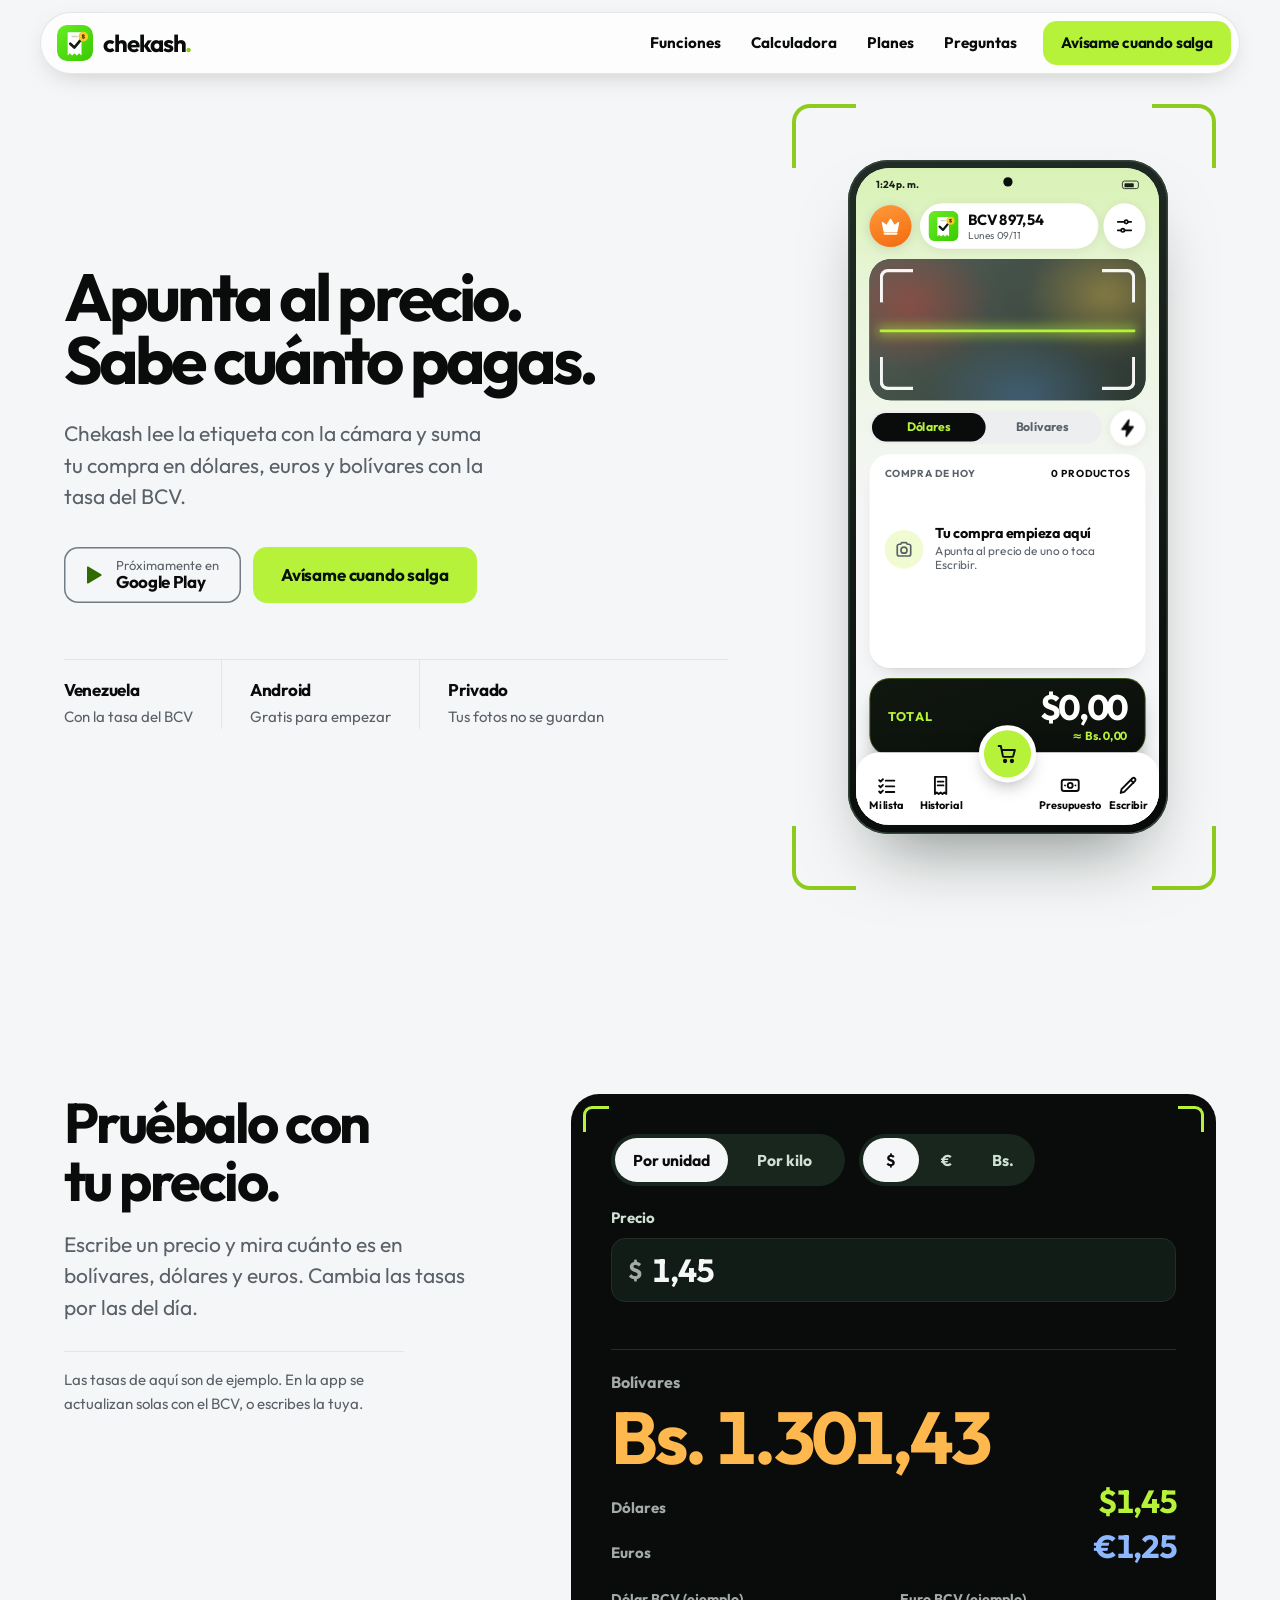
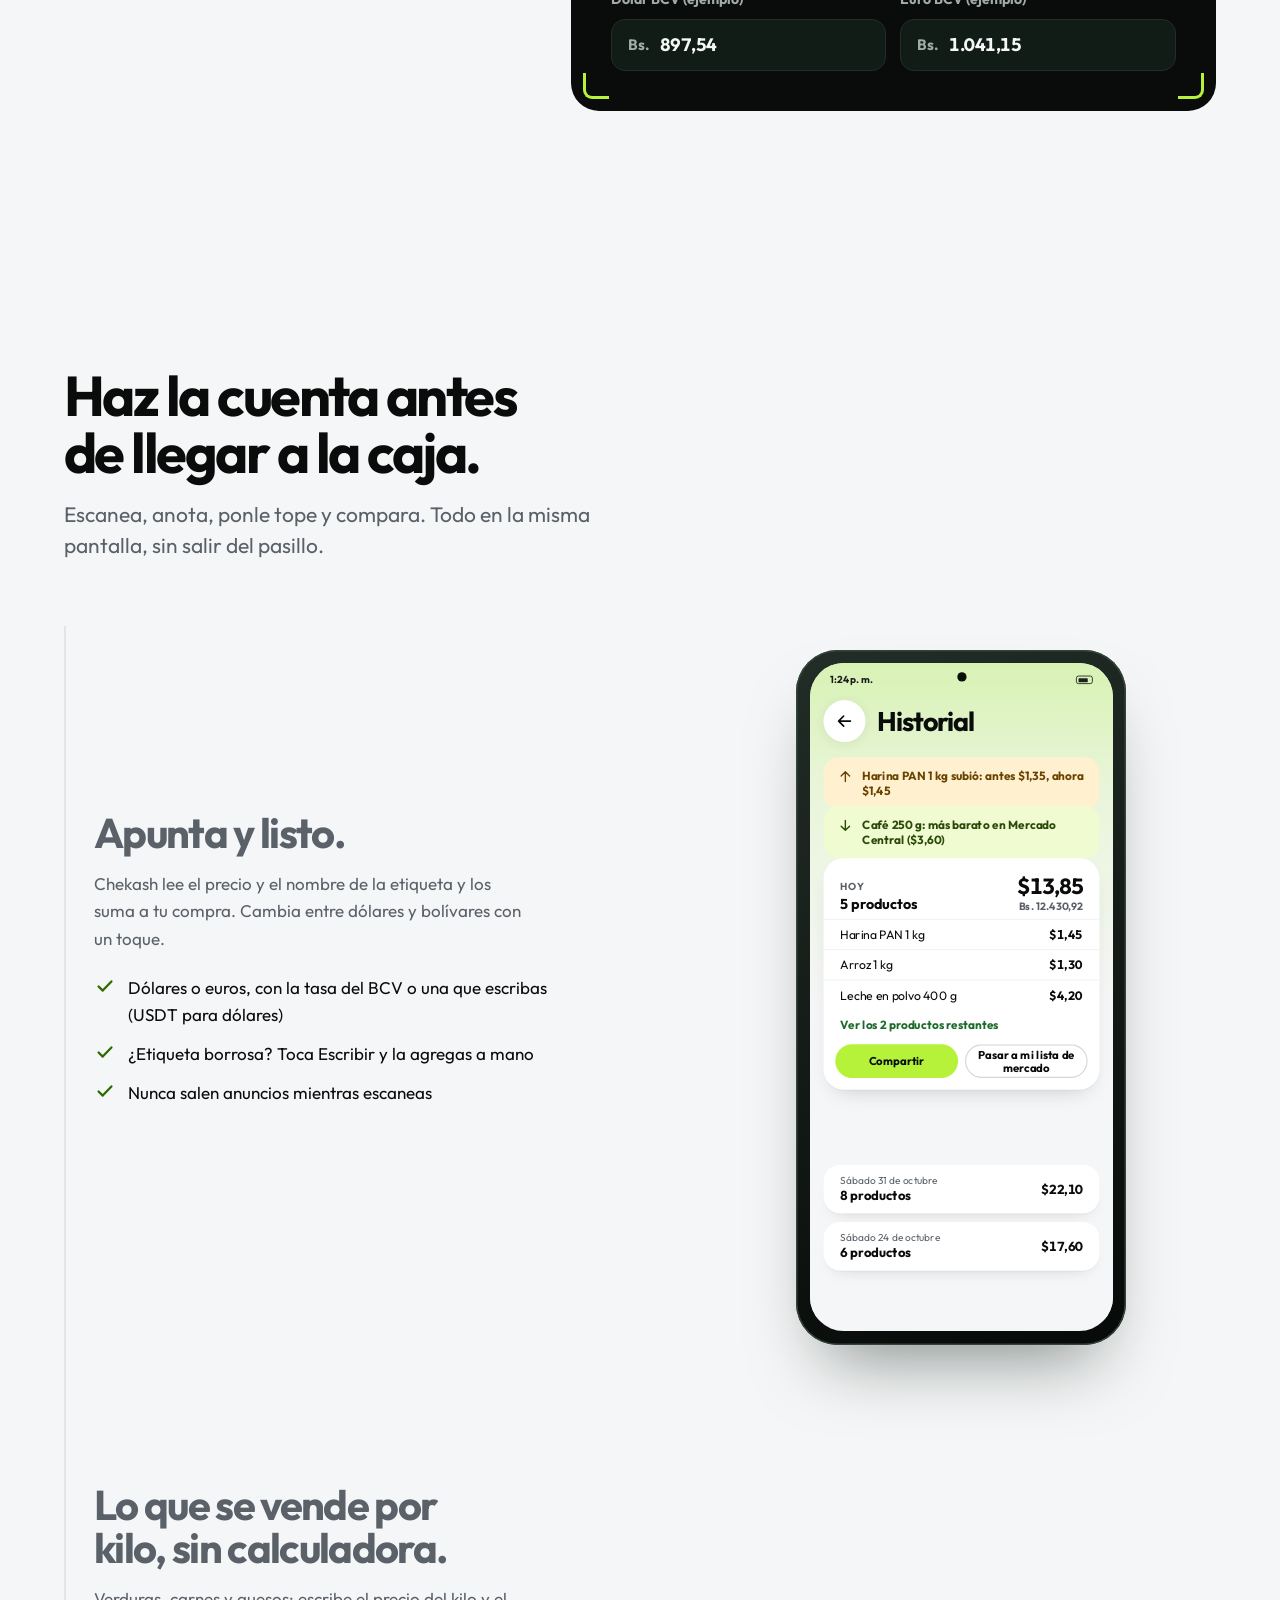
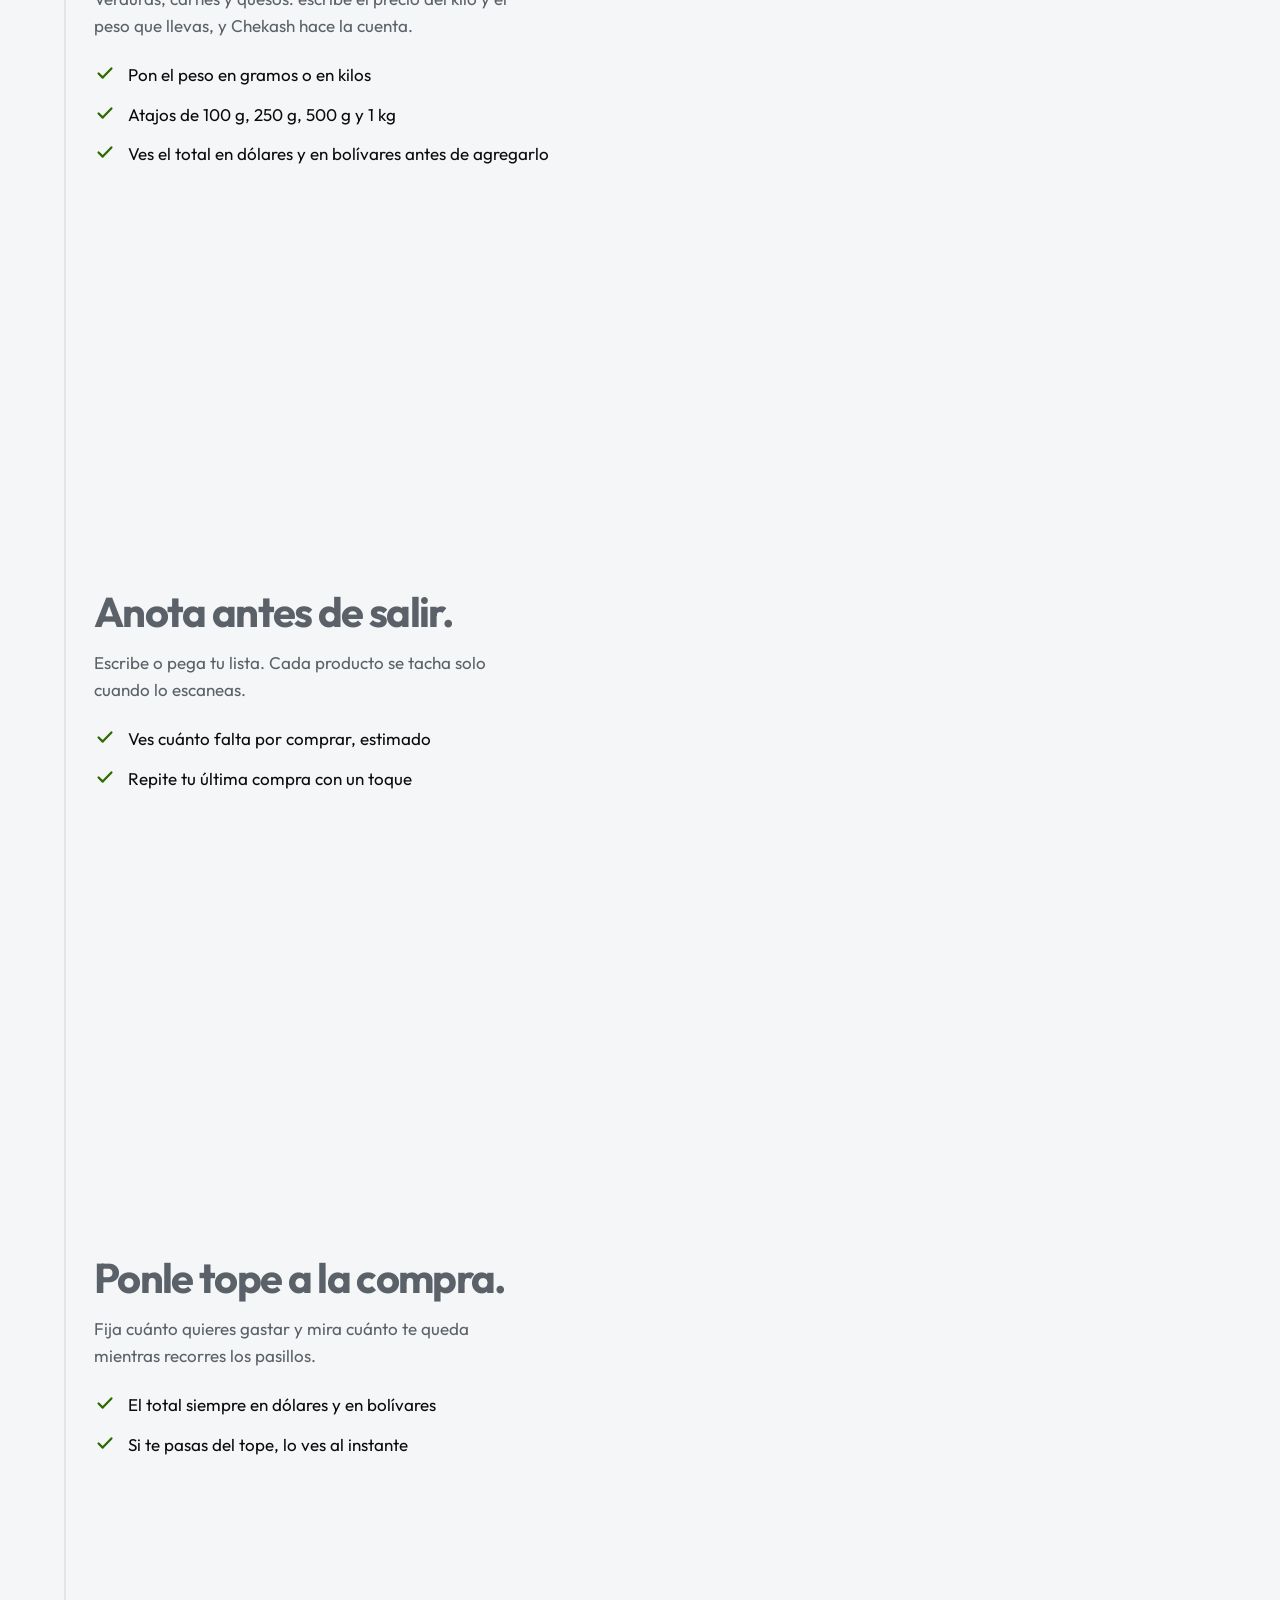
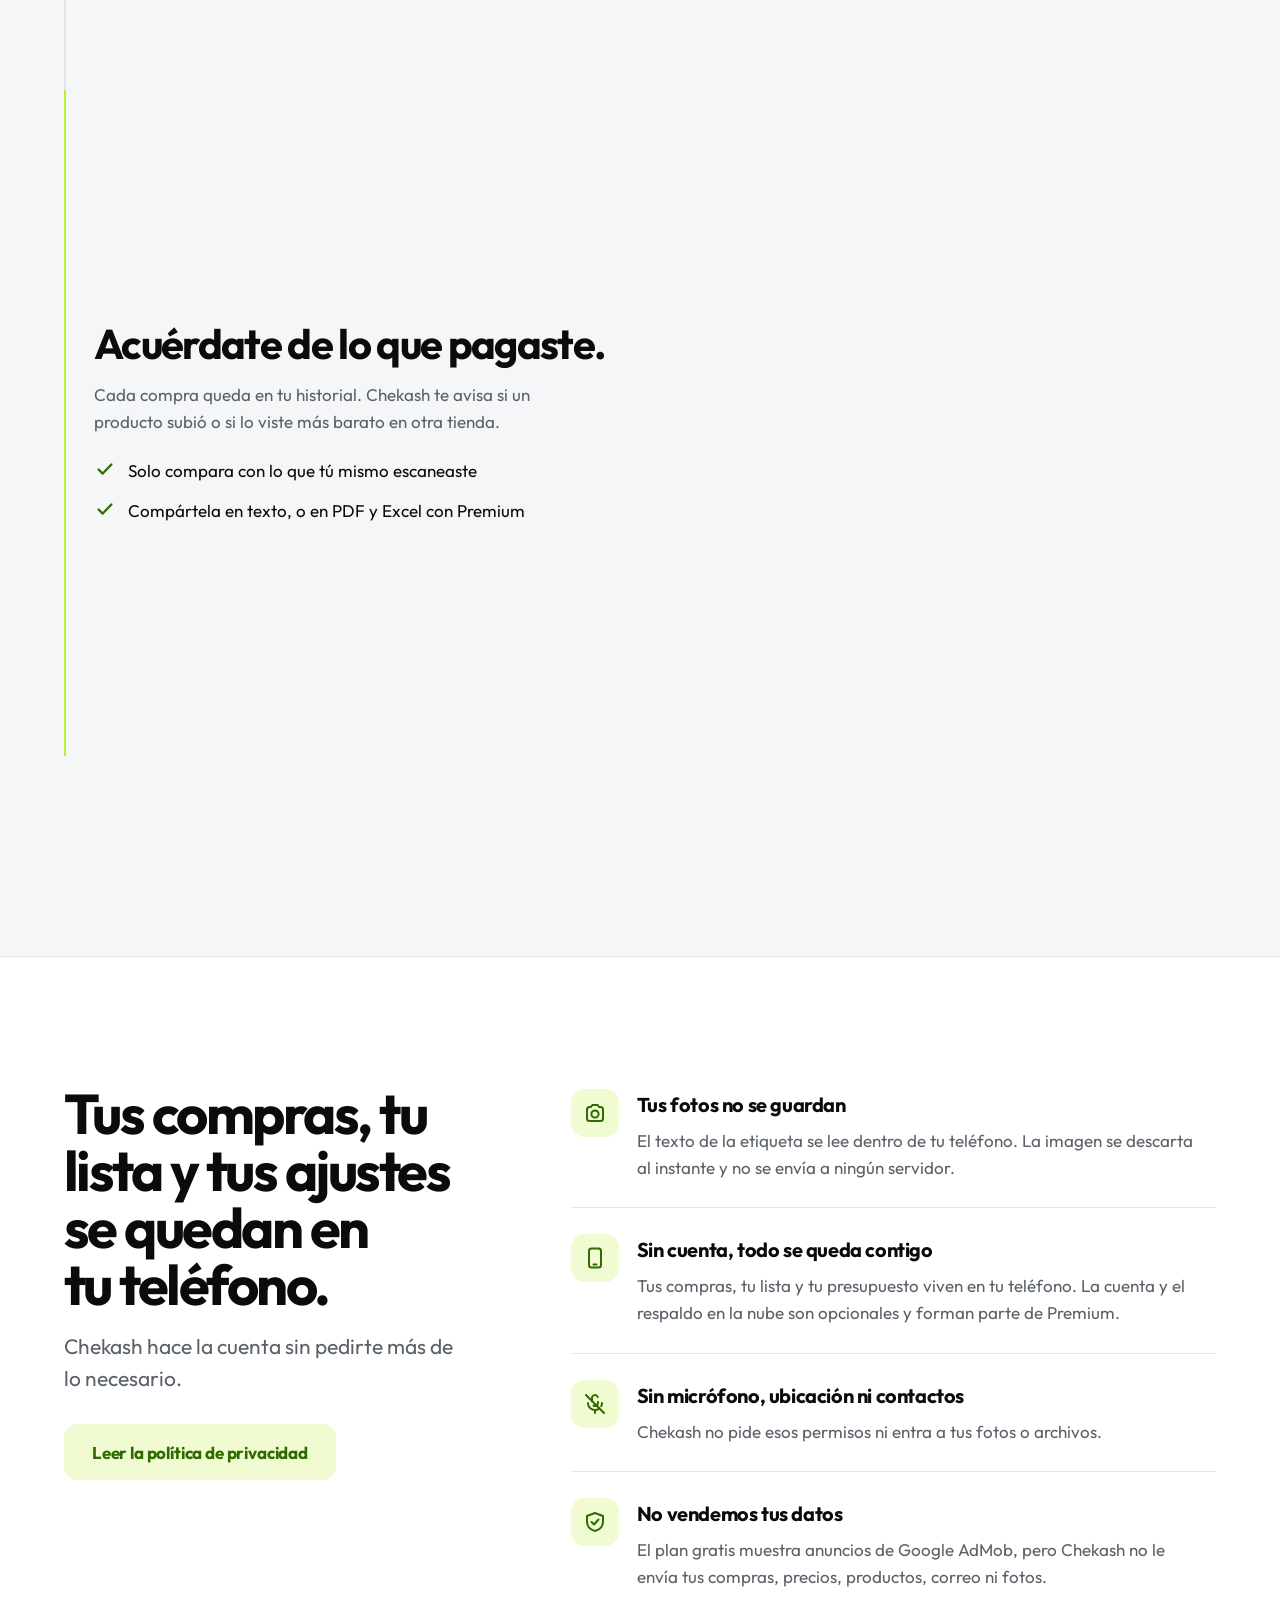
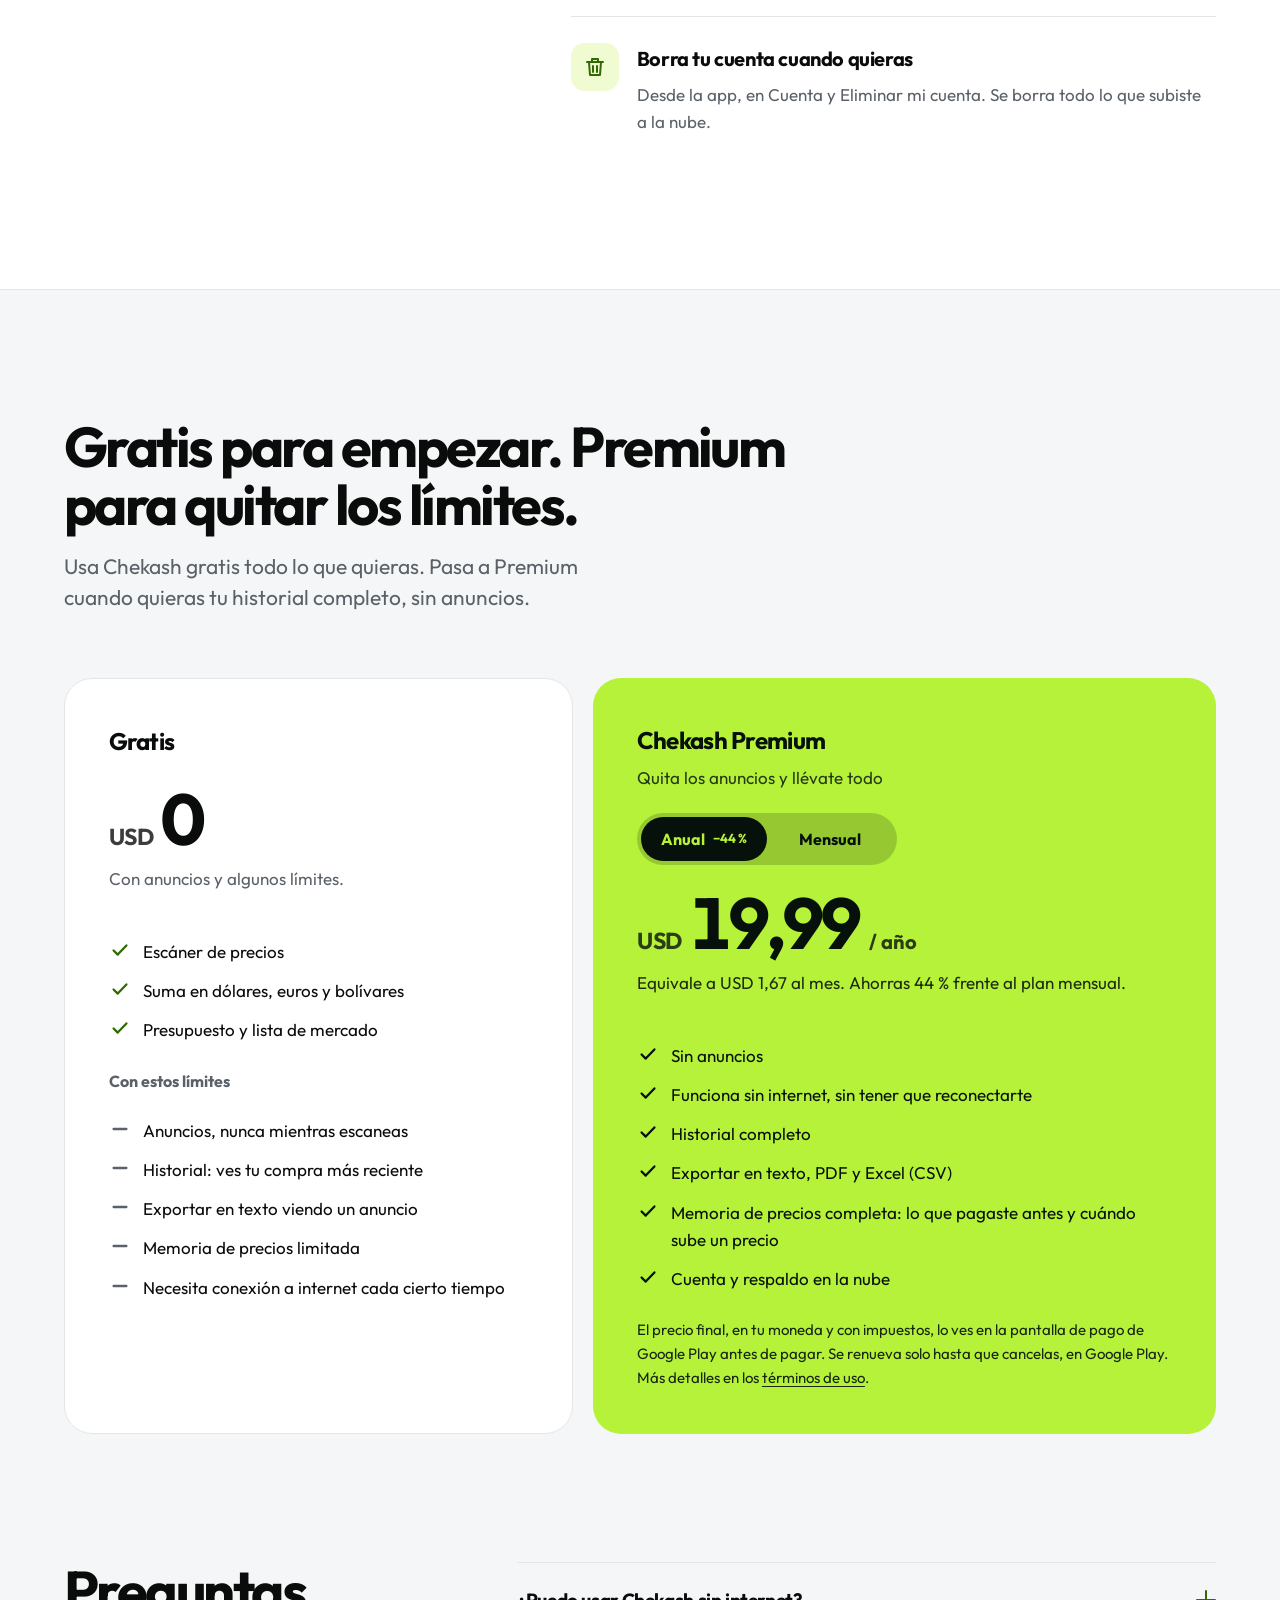
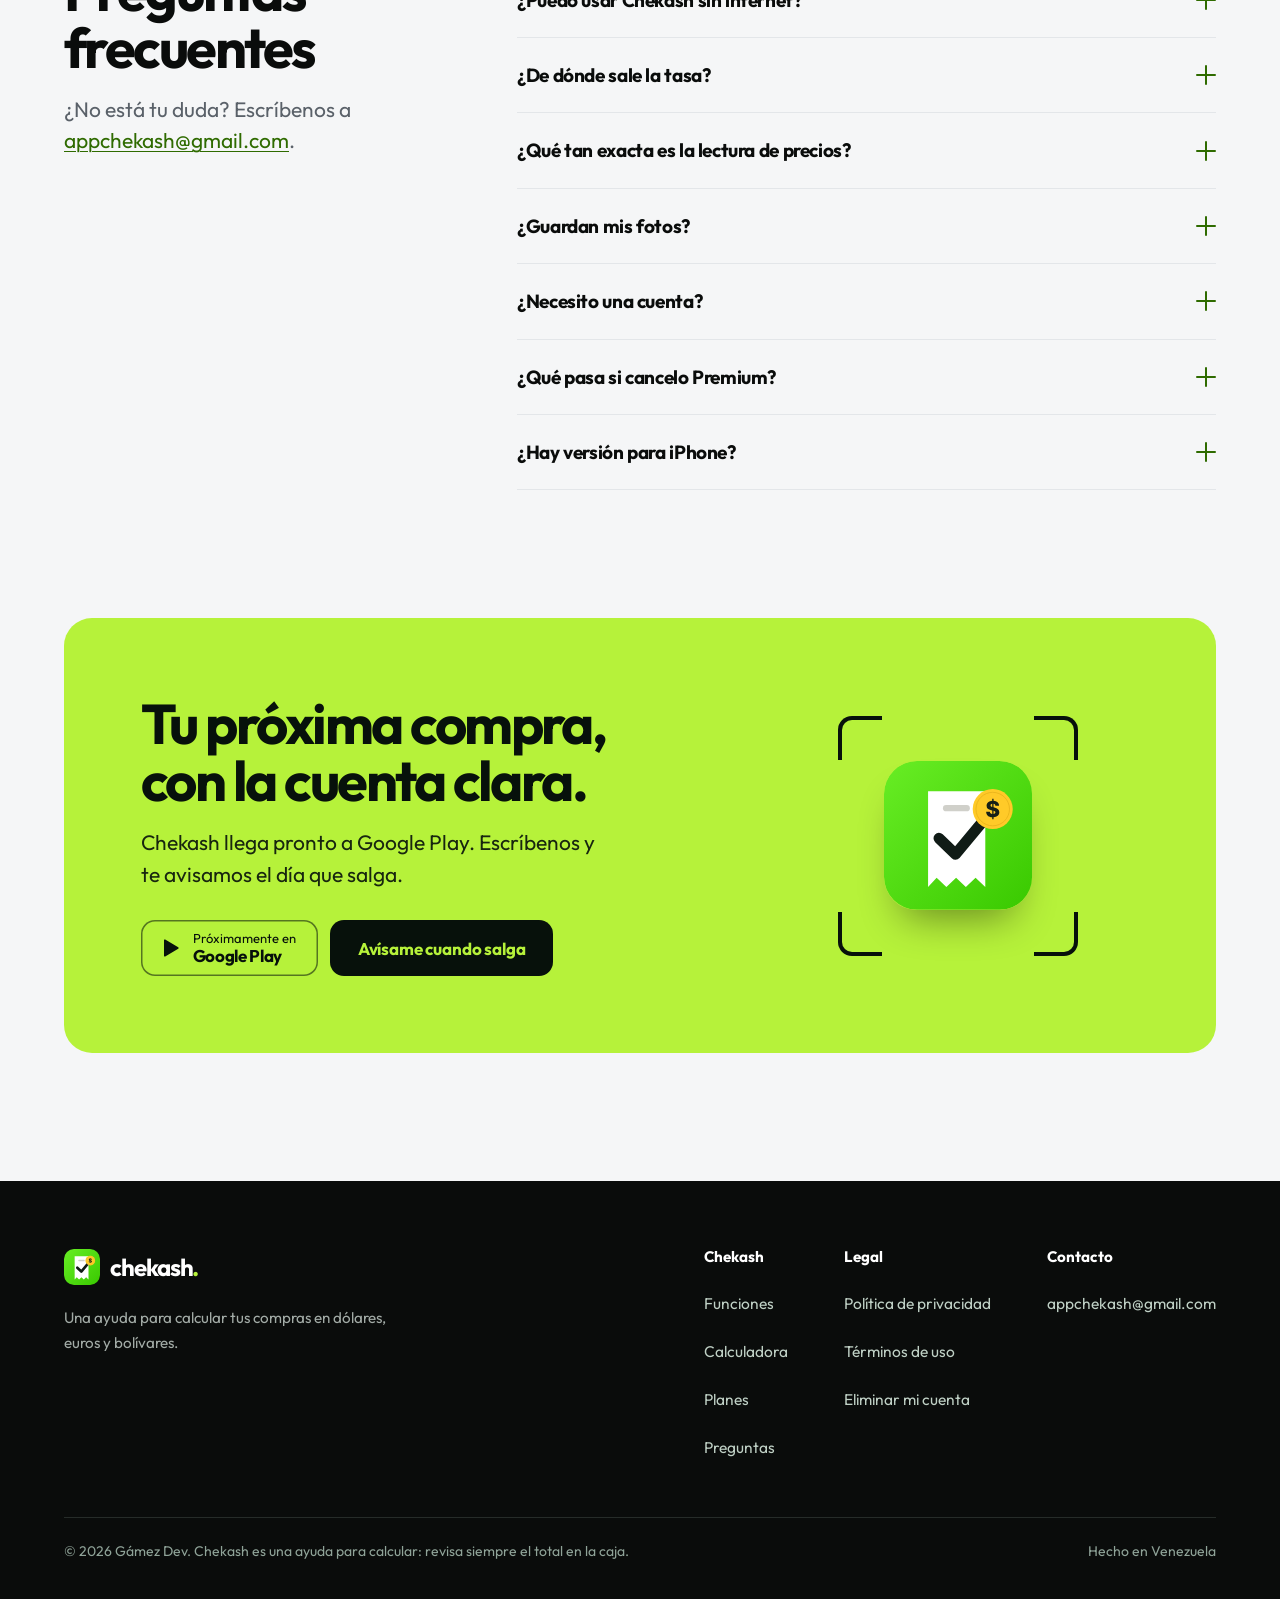
==== commit 53fc7f36: "Add files via upload" ====
--- a/index.html
+++ b/index.html
@@ -5,8 +5,8 @@
 <meta name="viewport" content="width=device-width, initial-scale=1, viewport-fit=cover">
 <title>Chekash: escáner de precios en dólares, euros y bolívares</title>
 <meta name="description" content="Apunta la cámara al precio y Chekash lo lee y lo suma en dólares, euros y bolívares con la tasa del BCV. Lista de mercado, presupuesto e historial. Para compras en Venezuela, en Android.">
-<meta name="theme-color" media="(prefers-color-scheme: light)" content="#F4F6F2">
-<meta name="theme-color" media="(prefers-color-scheme: dark)" content="#0A120E">
+<meta name="theme-color" media="(prefers-color-scheme: light)" content="#F5F6F7">
+<meta name="theme-color" media="(prefers-color-scheme: dark)" content="#0A0C0B">
 <meta name="color-scheme" content="light dark">
 <link rel="icon" type="image/svg+xml" href="logo.svg">
 <link rel="icon" type="image/png" sizes="32x32" href="favicon-32.png">
--- a/site.css
+++ b/site.css
@@ -18,25 +18,25 @@
   --font:"Outfit",system-ui,-apple-system,"Segoe UI",Roboto,sans-serif;
 
   /* Superficies y texto */
-  --bg:#F4F6F2; --surface:#FFFFFF; --sunken:#E6EBE4;
-  --outline:#D8DFD5; --outline-strong:#76867B;
-  --ink:#0D1B14; --ink-muted:#44524A;
+  --bg:#F5F6F7; --surface:#FFFFFF; --sunken:#ECEEF0;
+  --outline:#E3E6E9; --outline-strong:#737B83;
+  --ink:#0A0C0B; --ink-muted:#5A6169;
 
   /* Marca */
-  --brand:#0B5D40; --on-brand:#FFFFFF; --brand-soft:#D5F2E1;
-  --signal:#C8F23E;                       /* solo retícula y lectura lograda */
+  --brand:#B6F23A; --brand-ink:#2F6B00; --brand-dot:#8FCB1C; --on-brand:#07110B; --brand-soft:#F0FBD2;
+  --signal:#B6F23A;                       /* solo retícula y lectura lograda */
   /* Colores REALES de la app (Theme.kt): los usa solo el teléfono */
   --lime:#B6F23A; --lime-deep:#8FCB1C; --mint:#D5F57F; --ease:cubic-bezier(.2,.8,.2,1);
 
   /* Las tres monedas: identidad fija. Sobre claro y sobre cámara (oscuro). */
-  --usd:#0B5D40; --ves:#8A4B00; --eur:#1F4F9E;
-  --usd-cam:#7BE0AE; --ves-cam:#FFB84D; --eur-cam:#8DB8FF;
+  --usd:#2F6B00; --ves:#8A4B00; --eur:#1F4F9E;
+  --usd-cam:#B6F23A; --ves-cam:#FFB84D; --eur-cam:#8DB8FF;
 
   /* Cámara: siempre oscura, en cualquier tema */
-  --camera:#0A120E; --on-camera:#F2F8F4; --camera-line:#22332A; --camera-muted:#9DB1A5;
+  --camera:#0A0C0B; --on-camera:#F5F6F7; --camera-line:#262C29; --camera-muted:#A2ABA6;
 
   /* Estados */
-  --alert:#B3261E; --alert-soft:#FCE0DC; --positive:#17703F; --caution:#8A5A00;
+  --alert:#B3261E; --alert-soft:#FCE0DC; --positive:#2F6B00; --caution:#8A5A00;
 
   /* Forma */
   --r-control:14px; --r-card:20px; --r-view:28px; --r-pill:999px;
@@ -51,12 +51,12 @@
 }
 @media (prefers-color-scheme:dark){
   :root{
-    --bg:#0A120E; --surface:#111C16; --sunken:#070D0A;
-    --outline:#22332A; --outline-strong:#5A6E62;
-    --ink:#EAF3ED; --ink-muted:#9DB1A5;
-    --brand:#7BE0AE; --on-brand:#06251A; --brand-soft:#143A2A;
-    --usd:#7BE0AE; --ves:#FFB84D; --eur:#8DB8FF;
-    --alert:#FF8A80; --alert-soft:#3A1613; --positive:#6FDC9A; --caution:#FFC266;
+    --bg:#0A0C0B; --surface:#151918; --sunken:#070908;
+    --outline:#262C29; --outline-strong:#5E6862;
+    --ink:#F4F6F5; --ink-muted:#A2ABA6;
+    --brand:#B6F23A; --brand-ink:#B6F23A; --brand-dot:#B6F23A; --on-brand:#07110B; --brand-soft:#26340F;
+    --usd:#B6F23A; --ves:#FFB84D; --eur:#8DB8FF;
+    --alert:#FF8A80; --alert-soft:#3A1613; --positive:#A6E22E; --caution:#FFC266;
     --shadow-sheet:0 16px 40px -16px rgba(0,0,0,.7);
   }
 }
@@ -77,10 +77,10 @@
 }
 [hidden]{display:none!important}
 img,svg{display:block;max-width:100%}
-a{color:var(--brand);text-underline-offset:3px;text-decoration-thickness:1px;overflow-wrap:anywhere}
+a{color:var(--brand-ink);text-underline-offset:3px;text-decoration-thickness:1px;overflow-wrap:anywhere}
 h1,h2,h3,h4{margin:0;font-weight:700;text-wrap:balance;overflow-wrap:break-word}
 p{margin:0;text-wrap:pretty}
-:focus-visible{outline:3px solid var(--brand);outline-offset:3px;border-radius:6px}
+:focus-visible{outline:3px solid var(--brand-ink);outline-offset:3px;border-radius:6px}
 .sr{position:absolute;width:1px;height:1px;overflow:hidden;clip:rect(0 0 0 0);white-space:nowrap}
 .skip{position:fixed;left:12px;top:-64px;z-index:300;background:var(--ink);color:var(--bg);padding:12px 18px;border-radius:var(--r-control);text-decoration:none;font-weight:700}
 .skip:focus{top:calc(12px + env(safe-area-inset-top,0px))}
@@ -99,7 +99,7 @@
 .brand{display:inline-flex;align-items:center;gap:10px;min-height:44px;text-decoration:none;color:var(--ink)}
 .brand svg{width:36px;height:36px;border-radius:10px}
 .wordmark{font-weight:700;font-size:1.5rem;letter-spacing:-.045em;line-height:1}
-.wordmark i{font-style:normal;color:var(--brand)}
+.wordmark i{font-style:normal;color:var(--brand-dot)}
 
 /* ---------- Esquinas de visor: el motivo de marca ----------
    Cuatro marcas en L. En reposo enmarcan. Con la clase .lock convergen desde afuera
@@ -156,7 +156,7 @@
 }
 .btn:active{transform:scale(.97)}
 .btn-primary{background:var(--brand);color:var(--on-brand)}
-.btn-tonal{background:var(--brand-soft);color:var(--brand)}
+.btn-tonal{background:var(--brand-soft);color:var(--brand-ink)}
 .btn-quiet{background:transparent;color:var(--ink);box-shadow:inset 0 0 0 1.5px var(--outline-strong)}
 .btn-lg{min-height:56px;padding:0 28px;font-size:1.0625rem}
 .btn-sm{min-height:44px;padding:0 18px;font-size:.95rem}
@@ -171,7 +171,7 @@
   display:inline-flex;align-items:center;gap:12px;min-height:56px;padding:0 22px 0 16px;border-radius:var(--r-control);
   box-shadow:inset 0 0 0 1.5px var(--outline-strong);color:var(--ink);text-decoration:none;
 }
-.store-soon .i{width:24px;height:24px;color:var(--brand)}
+.store-soon .i{width:24px;height:24px;color:var(--brand-ink)}
 .store-soon small{display:block;font-size:.8125rem;line-height:1.1;color:var(--ink-muted)}
 .store-soon b{display:block;font-size:1.0625rem;line-height:1.15;letter-spacing:-.02em}
 .store-soon.is-live{background:var(--brand);color:var(--on-brand);box-shadow:none}
--- a/home.css
+++ b/home.css
@@ -193,7 +193,7 @@
 .spec span{display:block;margin-top:2px;font-size:.9375rem;color:var(--ink-muted)}
 
 .stage{position:relative;display:grid;place-items:center;padding:clamp(28px,5vw,56px)}
-.stage>.cm{--cm-size:clamp(36px,5vw,64px);--cm-w:4px;--cm-r:18px;--cm-travel:34px;--cm-color:var(--brand)}
+.stage>.cm{--cm-size:clamp(36px,5vw,64px);--cm-w:4px;--cm-r:18px;--cm-travel:34px;--cm-color:var(--brand-dot)}
 .stage .phone{--pw:clamp(250px,25vw,330px)}
 
 /* ---------- Calculadora: la cifra es la protagonista ---------- */
@@ -208,7 +208,7 @@
 .seg{position:relative;display:inline-grid;grid-auto-flow:column;grid-auto-columns:1fr;padding:4px;border-radius:var(--r-pill);background:#18261E}
 .seg::before{content:"";position:absolute;top:4px;bottom:4px;left:4px;width:calc((100% - 8px)/var(--n,2));border-radius:var(--r-pill);background:var(--on-camera);transform:translateX(calc(var(--i,0)*100%));transition:transform 240ms var(--ease-drawer)}
 .seg button{position:relative;z-index:1;min-height:44px;padding:0 18px;border:0;background:transparent;color:#CFE0D5;font:700 .98rem/1 var(--font);border-radius:var(--r-pill);cursor:pointer;transition:color var(--t-ui) ease}
-.seg button[aria-pressed="true"],.seg button[aria-selected="true"]{color:#0D1B14}
+.seg button[aria-pressed="true"],.seg button[aria-selected="true"]{color:#0A0C0B}
 .seg[data-cur] button{min-width:56px;padding:0 14px}
 
 .mode[hidden]{display:none}
@@ -217,7 +217,7 @@
 .fields.one{grid-template-columns:minmax(0,1fr)}
 .fld{display:grid;gap:8px;min-width:0}
 .fld>label,.fld>.lbl{display:flex;align-items:center;gap:8px;font-size:.9375rem;font-weight:700;color:#CFE0D5}
-.fld .n{width:22px;height:22px;border-radius:50%;background:var(--usd-cam);color:#06251A;font-size:.8125rem;display:grid;place-items:center;flex:none}
+.fld .n{width:22px;height:22px;border-radius:50%;background:var(--usd-cam);color:#07110B;font-size:.8125rem;display:grid;place-items:center;flex:none}
 .in-wrap{display:flex;align-items:center;gap:8px;min-height:64px;padding:0 16px;border-radius:var(--r-control);background:#111C16;border:1.5px solid var(--camera-line);transition:border-color var(--t-ui) ease}
 .in-wrap:focus-within{border-color:var(--usd-cam)}
 .in-wrap[data-bad]{border-color:#FF8A80}
@@ -226,14 +226,14 @@
 .in-wrap input::placeholder{color:#5F7468}
 .in-wrap .unit{flex:none;display:flex;padding:3px;border-radius:var(--r-pill);background:#18261E}
 .in-wrap .unit button{min-height:36px;min-width:40px;padding:0 10px;border:0;border-radius:var(--r-pill);background:transparent;color:#CFE0D5;font:700 .9375rem/1 var(--font);cursor:pointer}
-.in-wrap .unit button[aria-pressed="true"]{background:var(--on-camera);color:#0D1B14}
+.in-wrap .unit button[aria-pressed="true"]{background:var(--on-camera);color:#0A0C0B}
 .fld .hint{font-size:.875rem;color:var(--camera-muted);min-height:1.3em}
 .fld .hint.live{color:var(--usd-cam);font-weight:700}
 .fld .hint.bad{color:#FF8A80;font-weight:700}
 .chips{display:flex;flex-wrap:wrap;gap:8px}
 .chip{min-height:44px;padding:0 16px;border-radius:var(--r-pill);border:1.5px solid var(--camera-line);background:#111C16;color:var(--on-camera);font:700 1rem/1 var(--font);cursor:pointer;transition:transform var(--t-press) var(--ease-out),background-color var(--t-ui) ease,border-color var(--t-ui) ease}
 .chip:active{transform:scale(.97)}
-.chip[aria-pressed="true"]{background:#143A2A;border-color:var(--usd-cam);color:var(--usd-cam)}
+.chip[aria-pressed="true"]{background:#26340F;border-color:var(--usd-cam);color:var(--usd-cam)}
 @media (hover:hover) and (pointer:fine){.chip:hover{border-color:var(--outline-strong)}}
 
 .reads{container-type:inline-size;display:grid;gap:10px;padding-top:20px;border-top:1px solid var(--camera-line)}
@@ -268,7 +268,7 @@
 .feat p{margin-top:16px;max-width:40ch;color:var(--ink-muted)}
 .facts{list-style:none;margin:22px 0 0;padding:0;display:grid;gap:12px;max-width:44ch}
 .facts li{display:flex;gap:12px;align-items:flex-start}
-.facts .i{width:22px;height:22px;margin-top:1px;color:var(--brand);stroke-width:2.5}
+.facts .i{width:22px;height:22px;margin-top:1px;color:var(--brand-ink);stroke-width:2.5}
 .feat-stage{position:sticky;top:max(88px,calc(50svh - 350px));display:grid;place-items:center;padding:24px 0}
 .feat-stage .phone{--pw:min(330px,calc((100svh - 190px) * .475))}
 .feat-stage .screen{opacity:0;visibility:hidden;filter:blur(3px);transition:opacity 220ms var(--ease-out),filter 220ms var(--ease-out),visibility 0s linear 220ms}
@@ -284,7 +284,7 @@
 .pv-list{margin:0;padding:0;list-style:none}
 .pv-list li{display:grid;grid-template-columns:48px minmax(0,1fr);gap:18px;padding:26px 0;border-top:1px solid var(--outline)}
 .pv-list li:first-child{border-top:0;padding-top:4px}
-.pv-list .ic{width:48px;height:48px;border-radius:var(--r-control);background:var(--brand-soft);color:var(--brand);display:grid;place-items:center}
+.pv-list .ic{width:48px;height:48px;border-radius:var(--r-control);background:var(--brand-soft);color:var(--brand-ink);display:grid;place-items:center}
 .pv-list .ic .i{width:24px;height:24px}
 .pv-list h3{font-size:1.25rem;letter-spacing:-.02em}
 .pv-list p{margin-top:6px;color:var(--ink-muted);max-width:52ch}
@@ -304,7 +304,7 @@
 .plan-free .plan-sub{color:var(--ink-muted);opacity:1}
 .plan-list{list-style:none;margin:22px 0 0;padding:0;display:grid;gap:12px}
 .plan-list li{display:flex;gap:12px;align-items:flex-start}
-.plan-list .i{width:22px;height:22px;margin-top:1px;stroke-width:2.5;color:var(--brand)}
+.plan-list .i{width:22px;height:22px;margin-top:1px;stroke-width:2.5;color:var(--brand-ink)}
 .plan-pro .plan-list .i{color:inherit}
 .plan-list.limits .i{color:var(--ink-muted)}
 .plan h4{margin-top:26px;font-size:1rem;color:var(--ink-muted)}
@@ -328,7 +328,7 @@
 .faq details{border-top:1px solid var(--outline)}
 .faq summary{list-style:none;cursor:pointer;display:flex;justify-content:space-between;align-items:center;gap:20px;padding:22px 0;min-height:64px;font-weight:700;font-size:1.1875rem;letter-spacing:-.02em;-webkit-user-select:none;user-select:none}
 .faq summary::-webkit-details-marker{display:none}
-.pm{position:relative;width:20px;height:20px;flex:none;color:var(--brand)}
+.pm{position:relative;width:20px;height:20px;flex:none;color:var(--brand-ink)}
 .pm::before,.pm::after{content:"";position:absolute;left:0;top:9px;width:20px;height:2px;border-radius:2px;background:currentColor;transition:transform var(--t-ui) var(--ease-out)}
 .pm::after{transform:rotate(90deg)}
 details[open] .pm::after{transform:rotate(0)}
@@ -351,8 +351,8 @@
 .final-card .store-soon.is-live{background:var(--on-brand);color:var(--brand)}
 .final-art{position:relative;justify-self:center;width:min(100%,240px);aspect-ratio:1;display:grid;place-items:center}
 .final-art svg{width:62%;height:62%;border-radius:22%;box-shadow:0 24px 40px -18px rgba(0,0,0,.45)}
-.final-art .cm{--cm-size:44px;--cm-w:4px;--cm-r:14px;--cm-travel:22px;--cm-color:var(--signal)}
-@media (prefers-color-scheme:dark){.final-art .cm{--cm-color:#06251A}}
+.final-art .cm{--cm-size:44px;--cm-w:4px;--cm-r:14px;--cm-travel:22px;--cm-color:var(--on-brand)}
+@media (prefers-color-scheme:dark){.final-art .cm{--cm-color:#07110B}}
 
 /* ---------- Barra inferior en móvil: aparece cuando el botón principal se va ---------- */
 .dock{display:none}
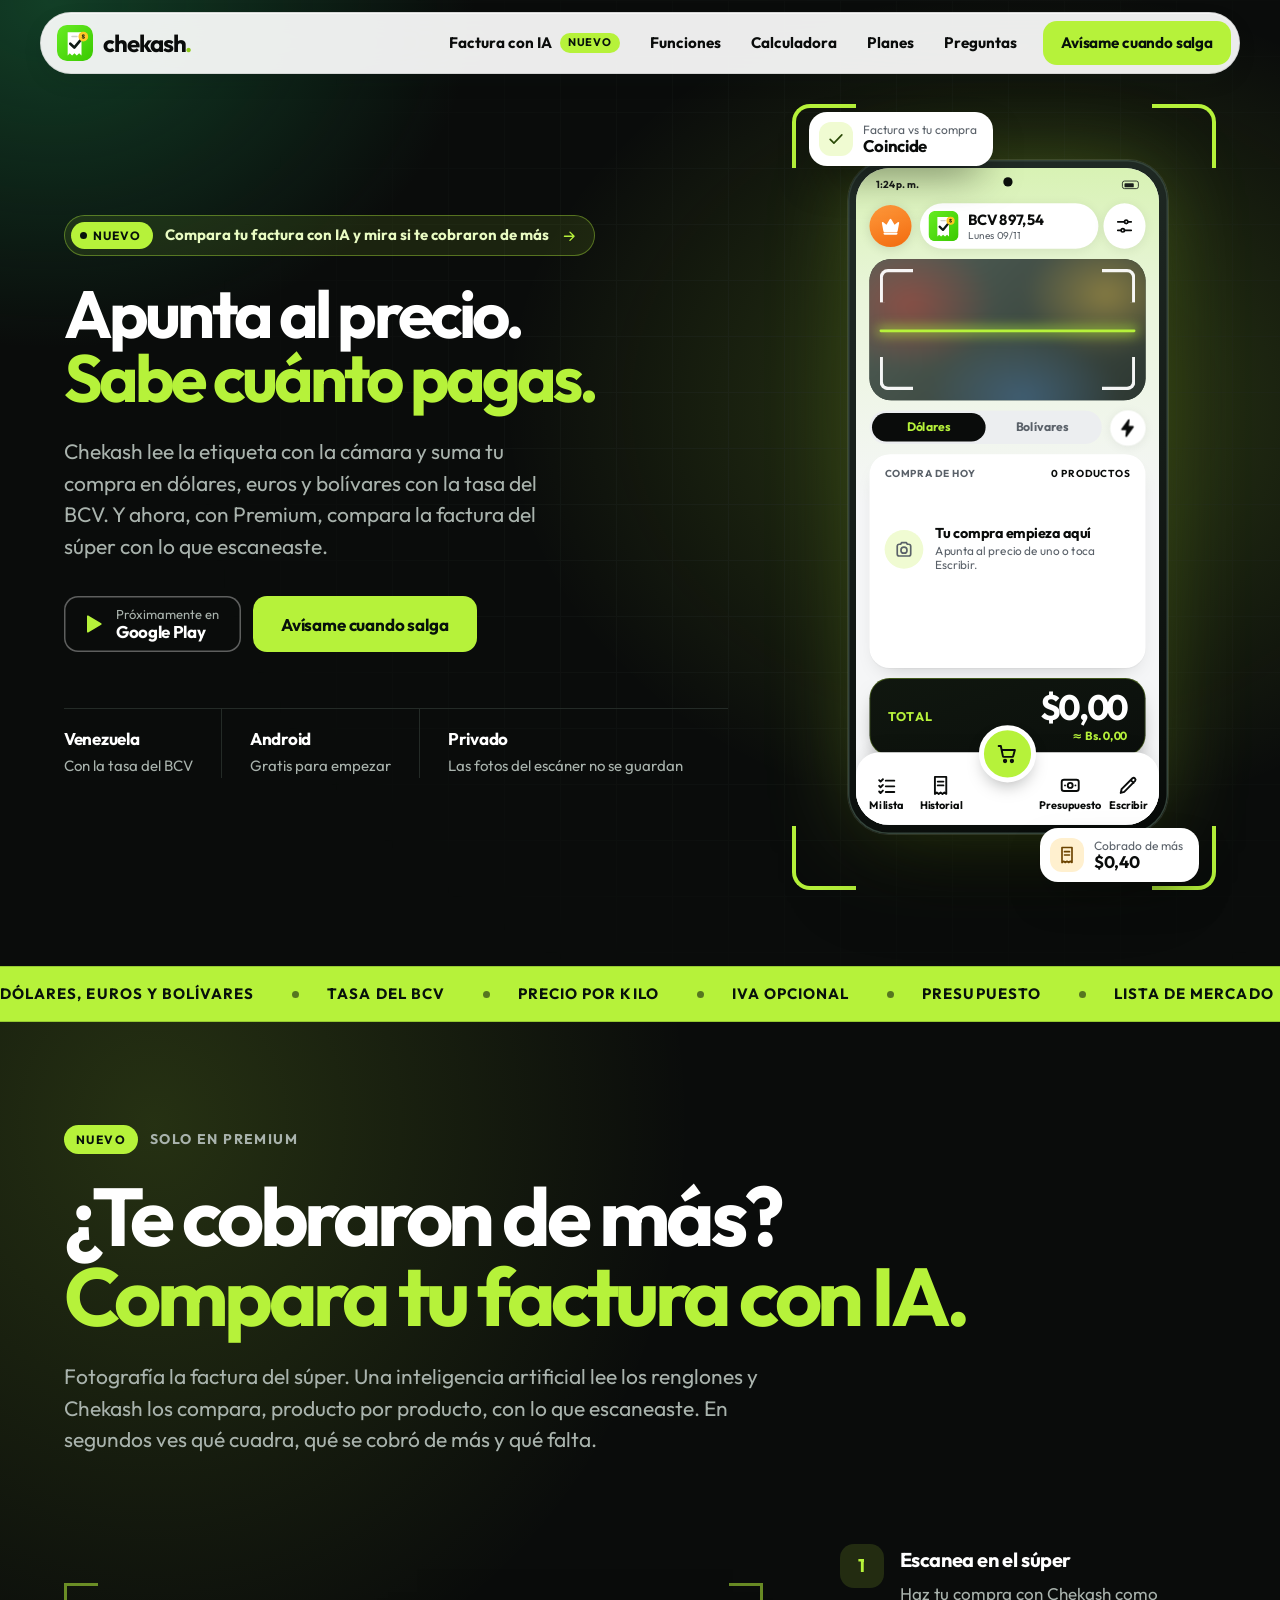
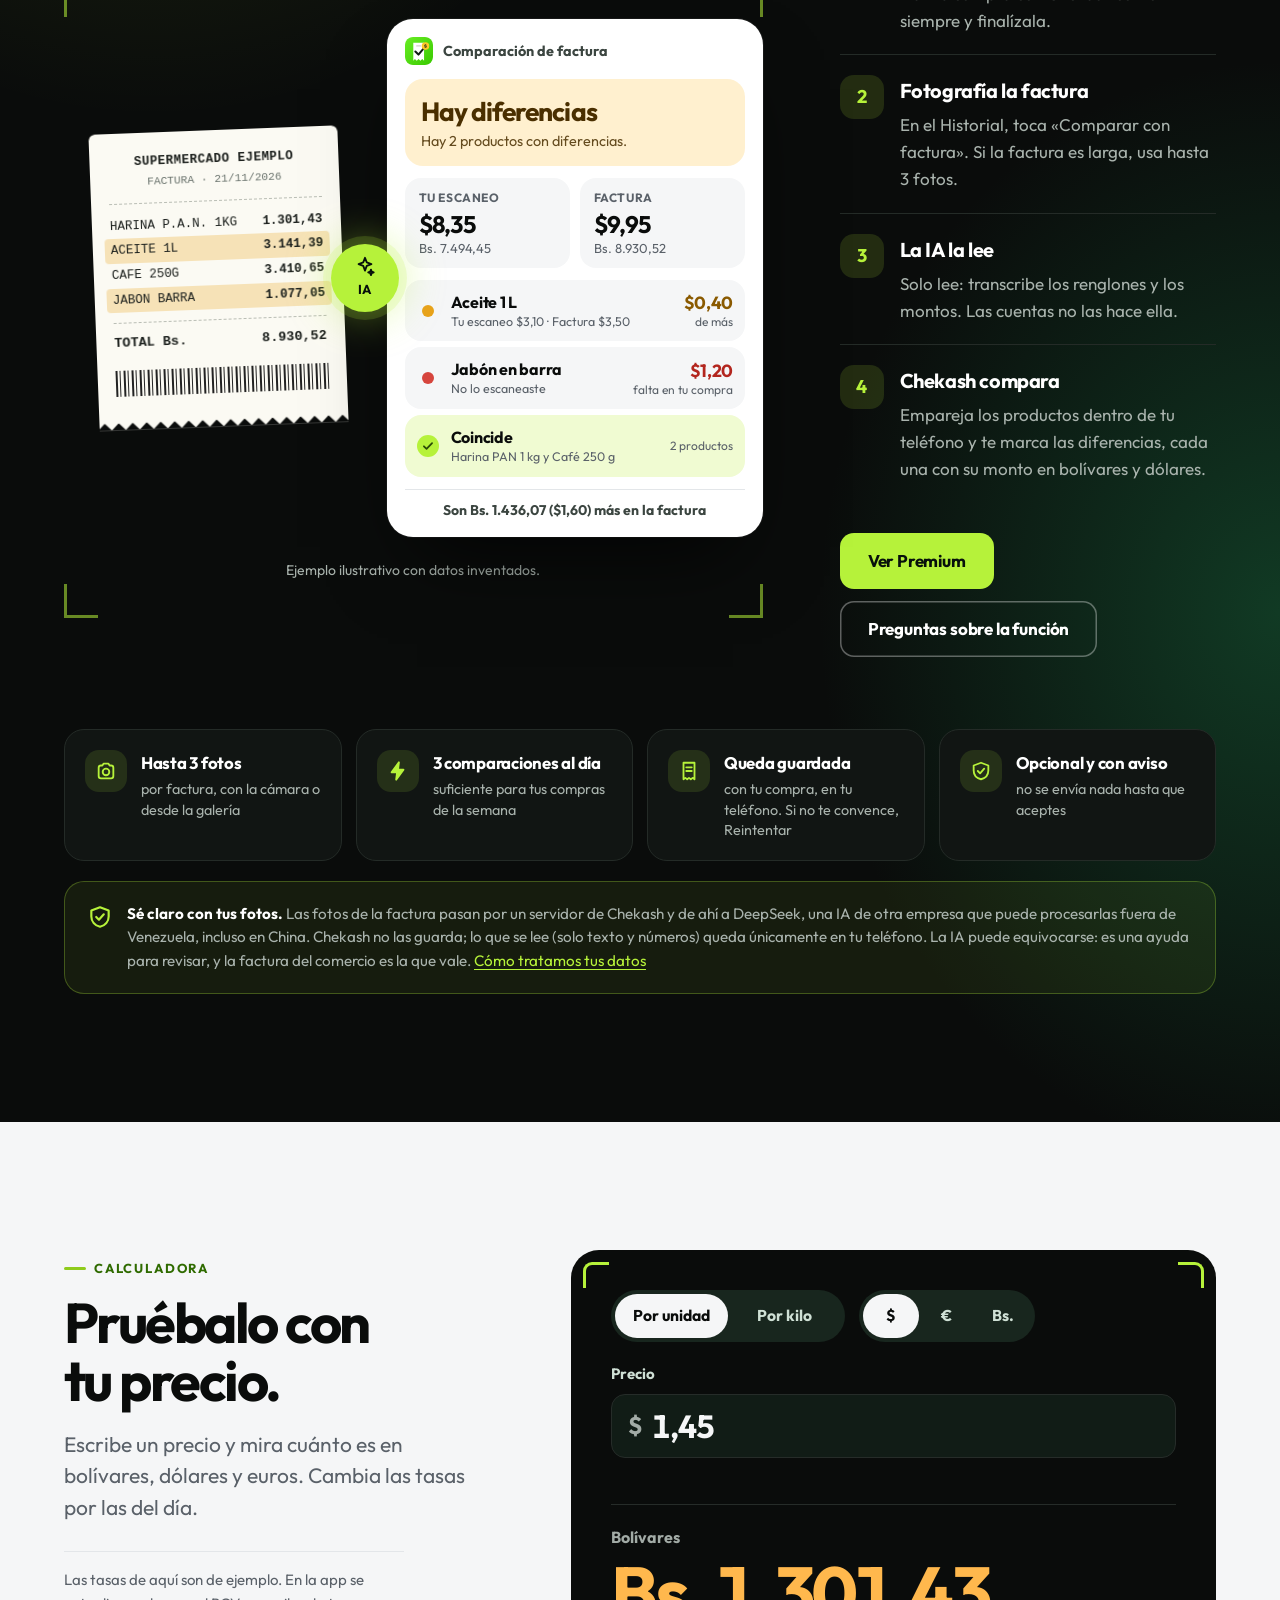
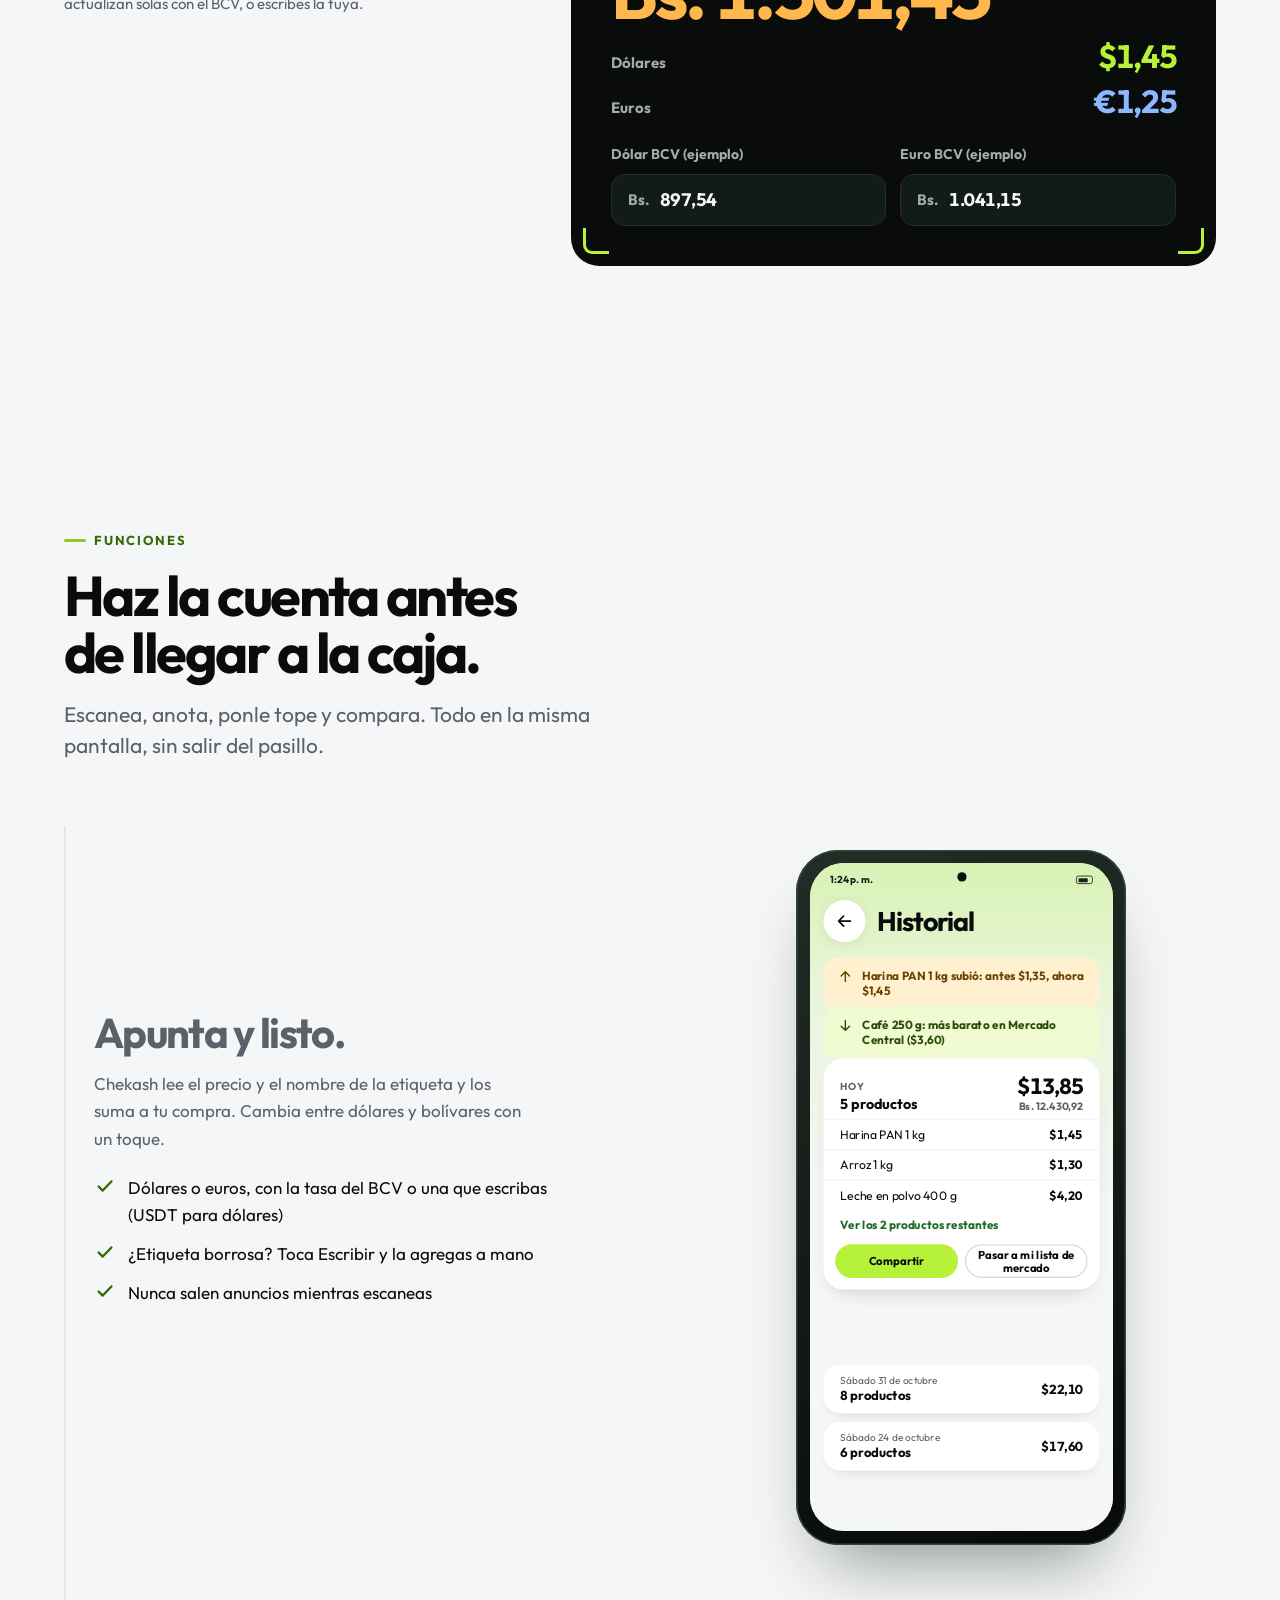
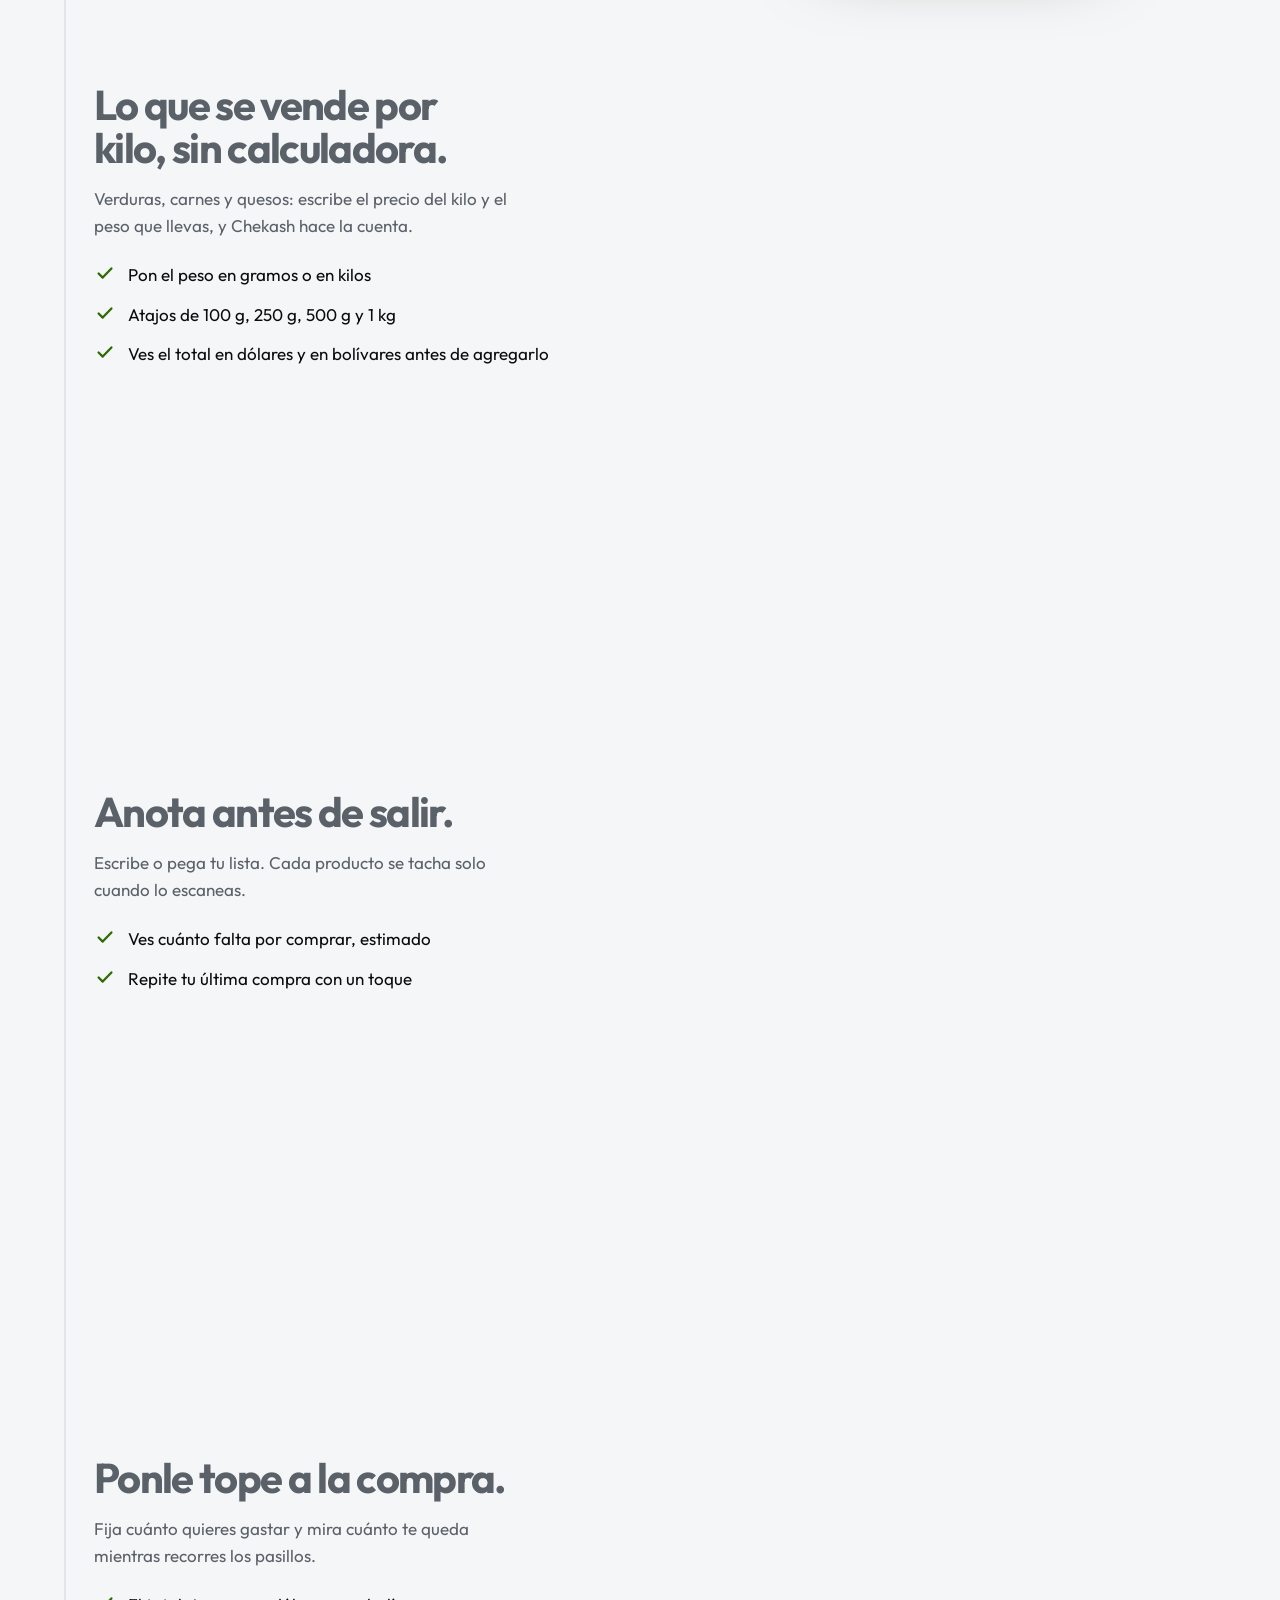
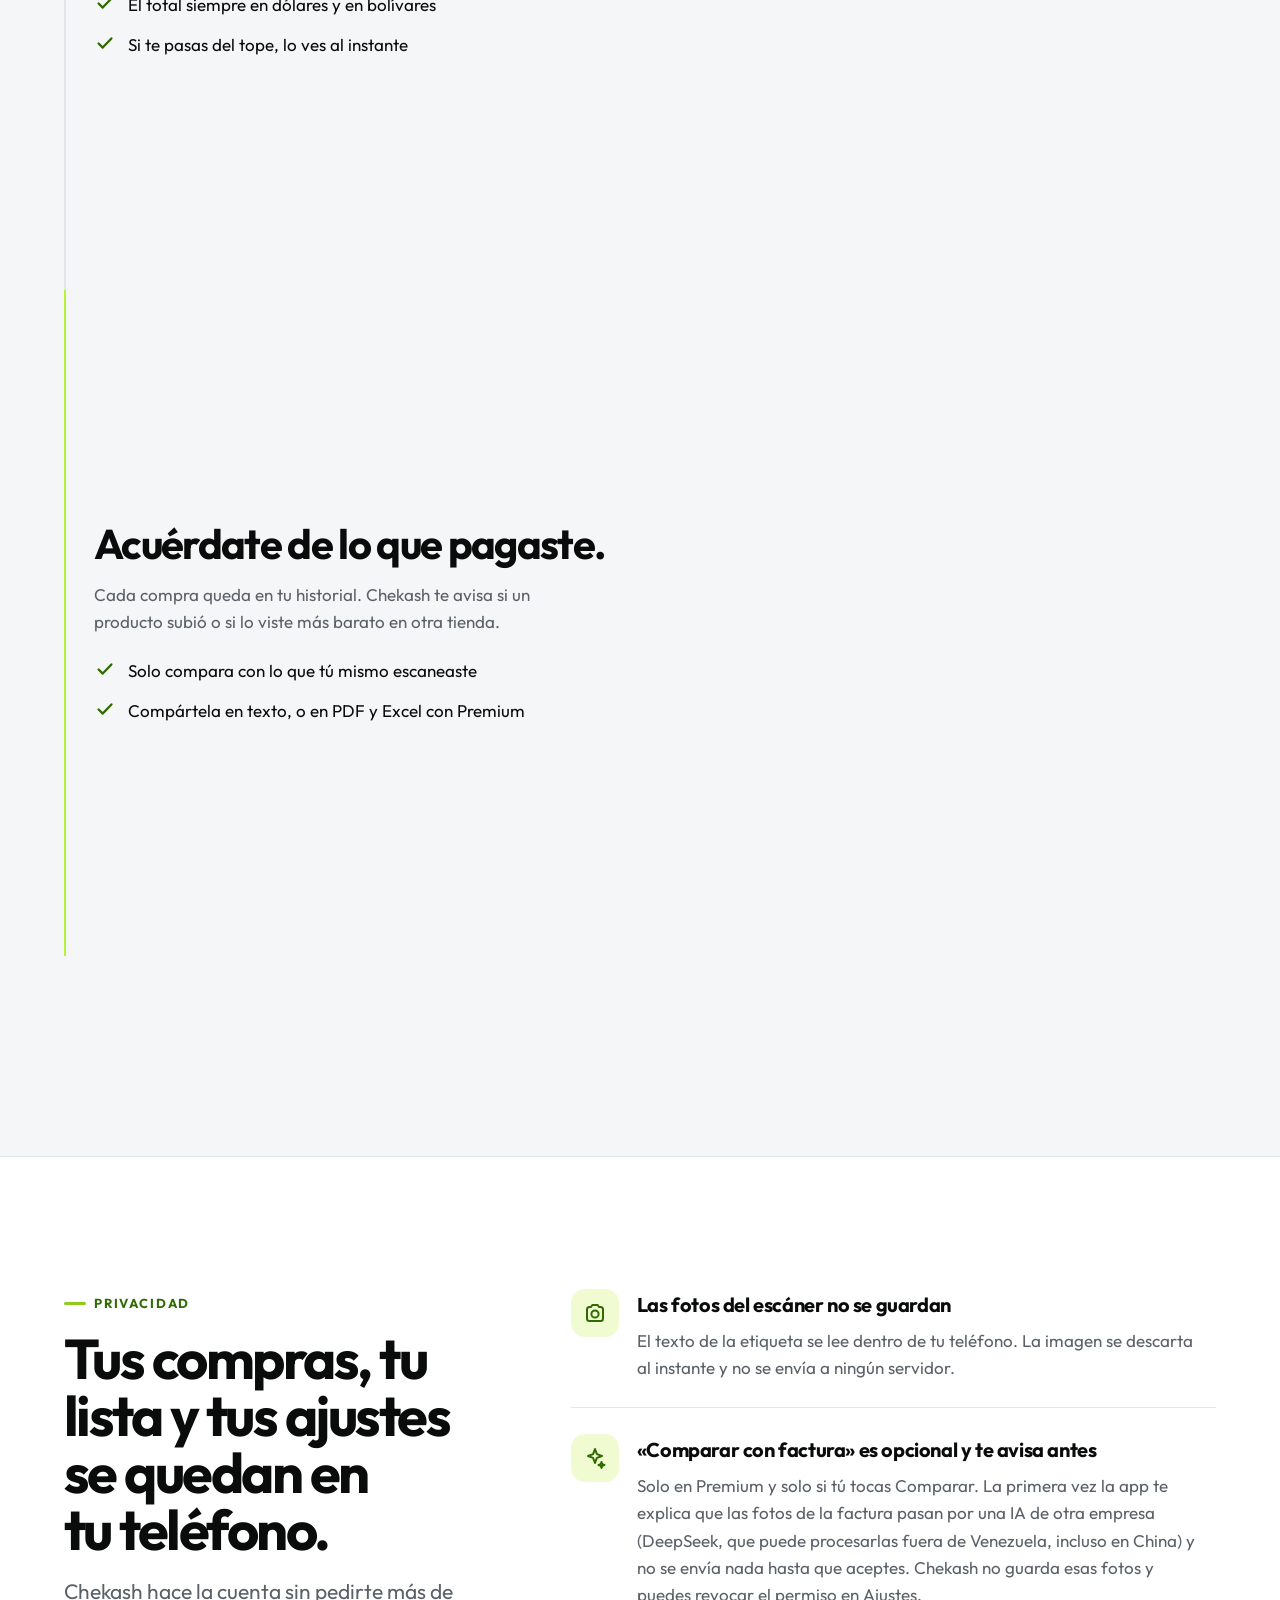
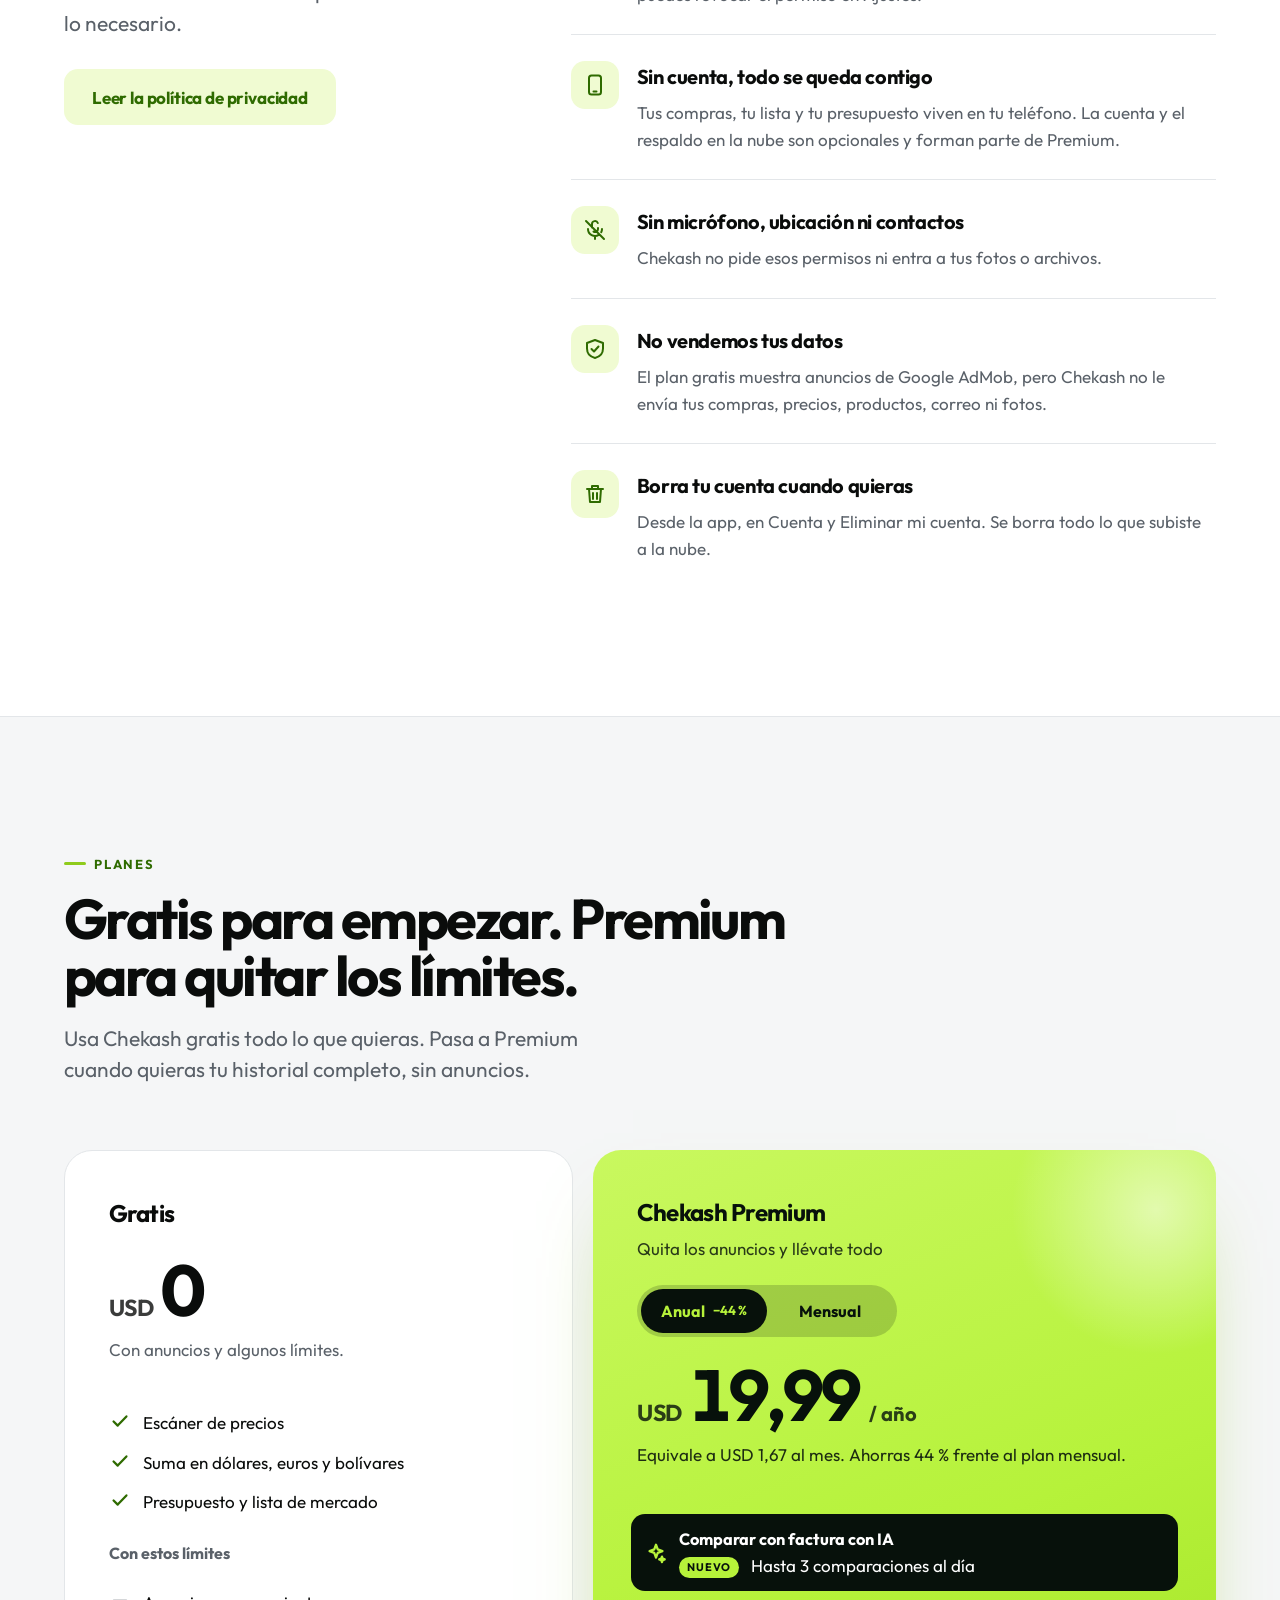
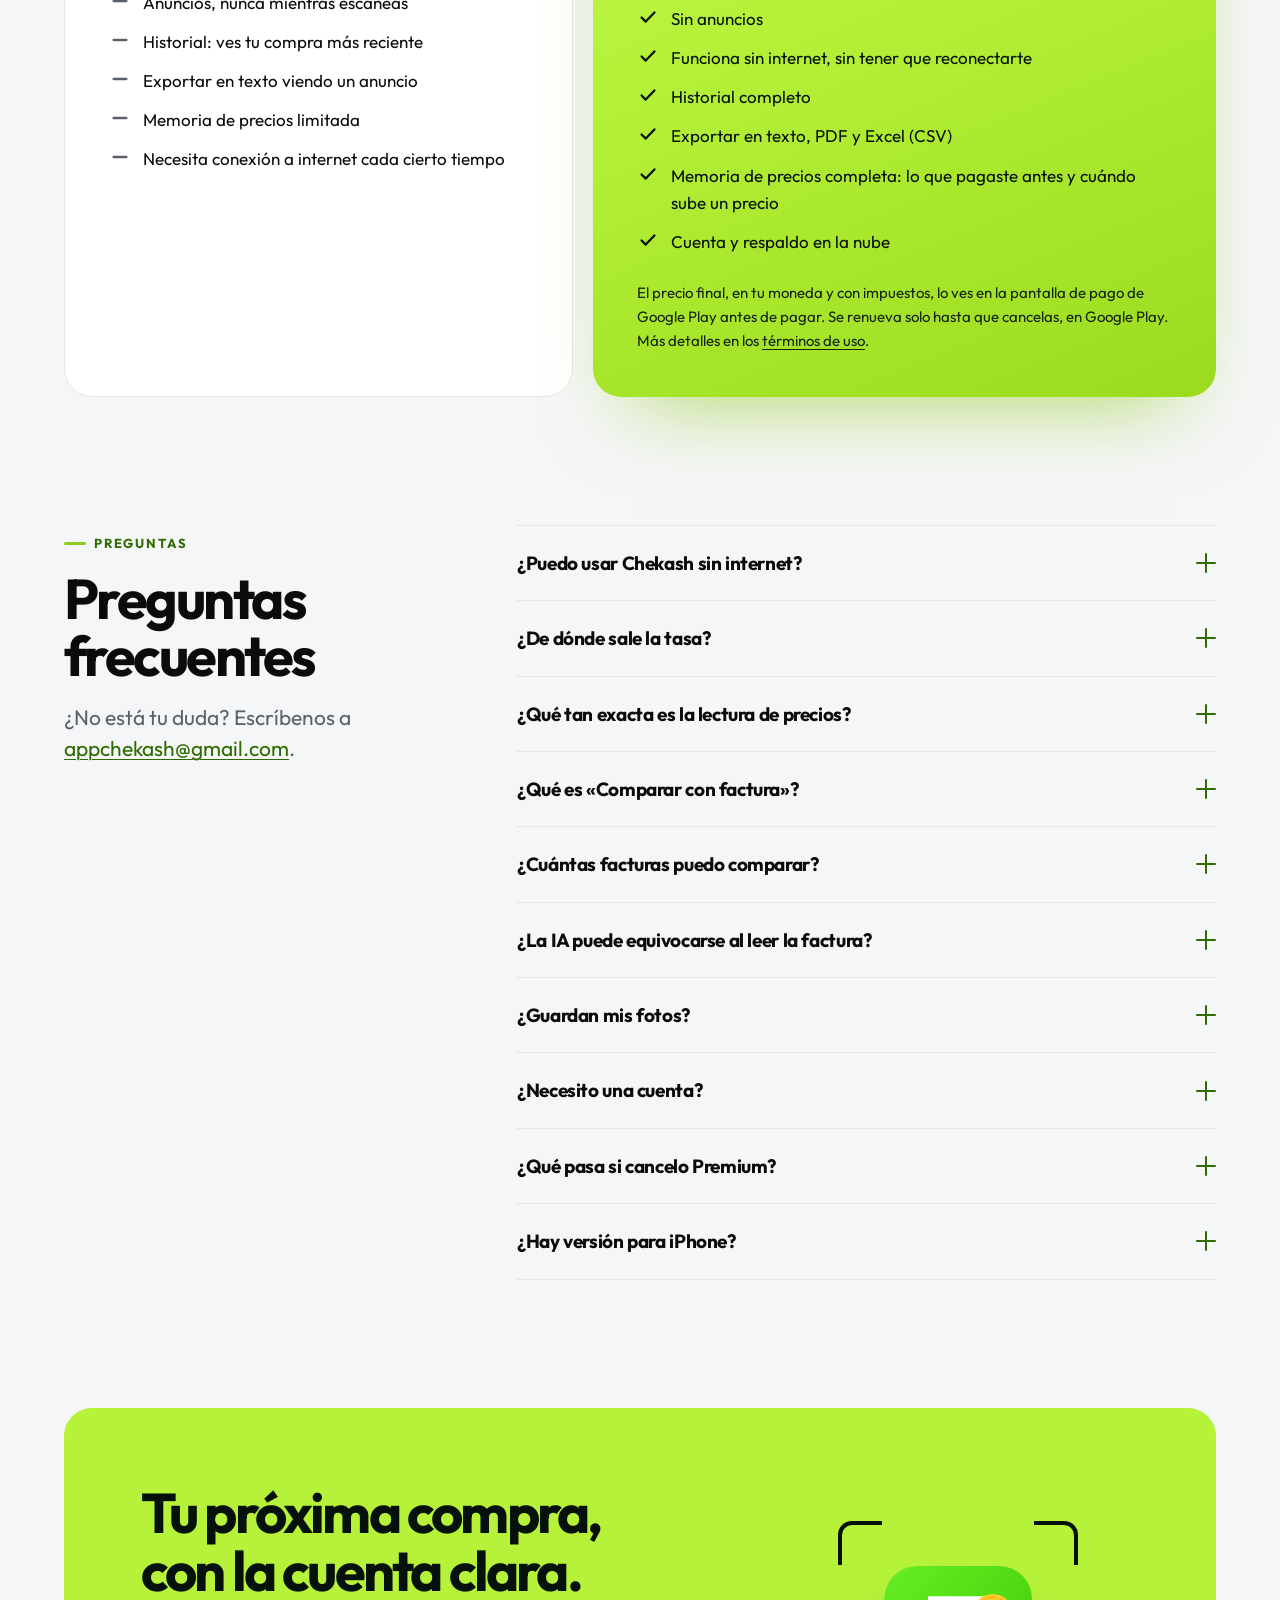
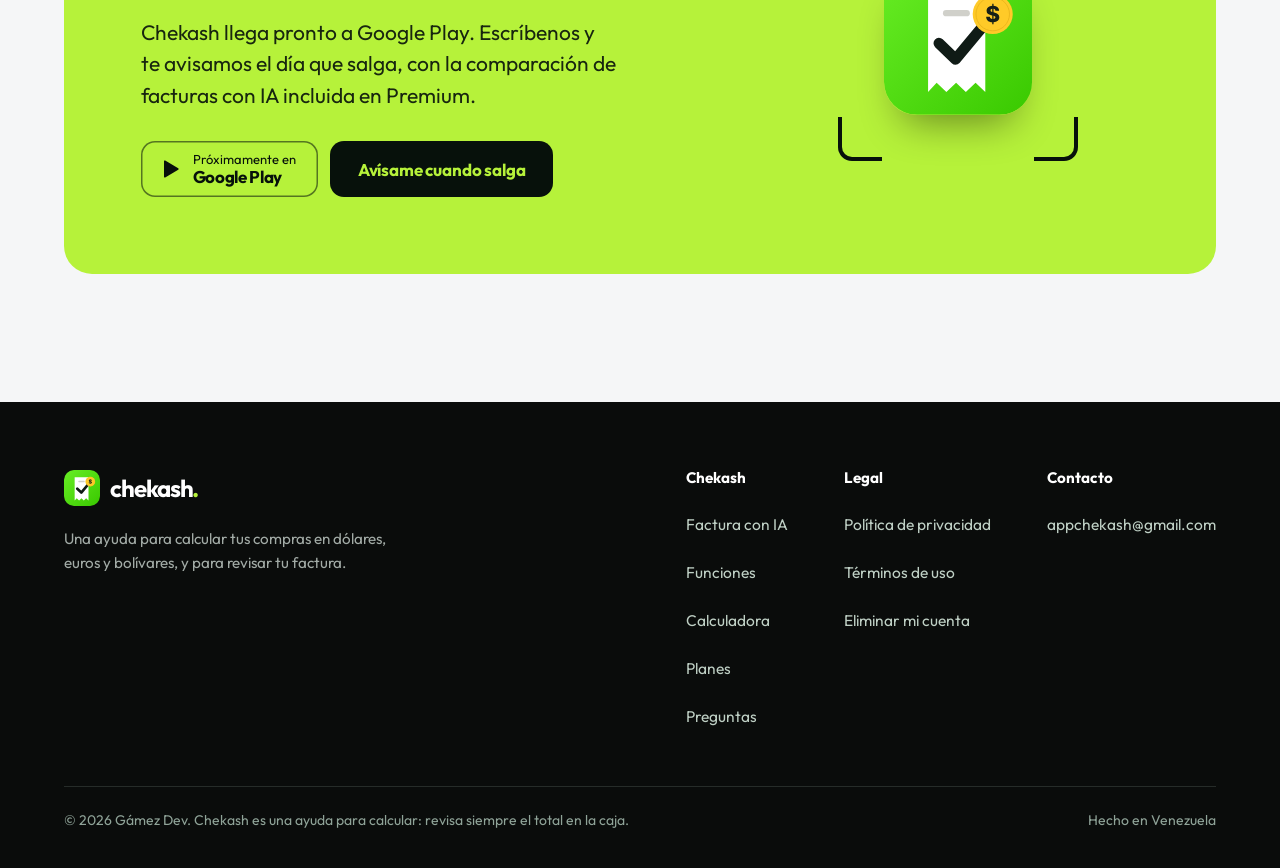
==== commit c89d67f7: "Add files via upload" ====
--- a/index.html
+++ b/index.html
@@ -3,9 +3,9 @@
 <head>
 <meta charset="utf-8">
 <meta name="viewport" content="width=device-width, initial-scale=1, viewport-fit=cover">
-<title>Chekash: escáner de precios en dólares, euros y bolívares</title>
-<meta name="description" content="Apunta la cámara al precio y Chekash lo lee y lo suma en dólares, euros y bolívares con la tasa del BCV. Lista de mercado, presupuesto e historial. Para compras en Venezuela, en Android.">
-<meta name="theme-color" media="(prefers-color-scheme: light)" content="#F5F6F7">
+<title>Chekash: escáner de precios y comparador de facturas con IA</title>
+<meta name="description" content="Apunta la cámara al precio y Chekash lo suma en dólares, euros y bolívares con la tasa del BCV. Nuevo: compara la factura del súper con tu compra usando inteligencia artificial y mira si te cobraron de más. Para Android.">
+<meta name="theme-color" media="(prefers-color-scheme: light)" content="#0A0C0B">
 <meta name="theme-color" media="(prefers-color-scheme: dark)" content="#0A0C0B">
 <meta name="color-scheme" content="light dark">
 <link rel="icon" type="image/svg+xml" href="logo.svg">
@@ -14,48 +14,53 @@
 <link rel="preload" href="outfit-bold.woff" as="font" type="font/woff" crossorigin>
 <link rel="preload" href="outfit-regular.woff" as="font" type="font/woff" crossorigin>
 <link rel="canonical" href="https://gamezcorporation.github.io/">
-<link rel="stylesheet" href="site.css?v=20261114"><link rel="stylesheet" href="home.css?v=20261114">
+<link rel="stylesheet" href="site.css?v=20261114"><link rel="stylesheet" href="home.css?v=20261114"><link rel="stylesheet" href="evolucion.css?v=20261121">
 <meta property="og:type" content="website">
 <meta property="og:site_name" content="Chekash">
 <meta property="og:locale" content="es_VE">
-<meta property="og:title" content="Chekash: escáner de precios en dólares, euros y bolívares">
-<meta property="og:description" content="Apunta al precio. Sabe cuánto pagas.">
+<meta property="og:title" content="Chekash: escáner de precios y comparador de facturas con IA">
+<meta property="og:description" content="Apunta al precio. Sabe cuánto pagas. Nuevo: compara tu factura con IA y descubre si te cobraron de más.">
 <meta property="og:url" content="https://gamezcorporation.github.io/">
 <meta property="og:image" content="https://gamezcorporation.github.io/og-image.png">
 <meta property="og:image:width" content="1200">
 <meta property="og:image:height" content="630">
-<meta property="og:image:alt" content="Chekash leyendo un precio de $3,80 y mostrándolo también en bolívares">
+<meta property="og:image:alt" content="Chekash: apunta al precio, sabe cuánto pagas. Nuevo: compara tu factura con inteligencia artificial">
 <meta name="twitter:card" content="summary_large_image">
-<meta name="twitter:title" content="Chekash: escáner de precios en dólares, euros y bolívares">
-<meta name="twitter:description" content="Apunta al precio. Sabe cuánto pagas.">
+<meta name="twitter:title" content="Chekash: escáner de precios y comparador de facturas con IA">
+<meta name="twitter:description" content="Nuevo: compara la factura del súper con tu compra usando IA y mira si te cobraron de más.">
 <meta name="twitter:image" content="https://gamezcorporation.github.io/og-image.png">
-<script type="application/ld+json">{"@context":"https://schema.org","@type":"SoftwareApplication","name":"Chekash","applicationCategory":"FinanceApplication","operatingSystem":"Android","description":"Escáner de precios que suma tu compra en dólares, euros y bolívares con la tasa del BCV.","offers":[{"@type":"Offer","price":"0","priceCurrency":"USD","description":"Plan gratis con anuncios"},{"@type":"Offer","price":"2.99","priceCurrency":"USD","description":"Chekash Premium, mensual"},{"@type":"Offer","price":"19.99","priceCurrency":"USD","description":"Chekash Premium, anual"}],"inLanguage":"es","countriesSupported":"VE","publisher":{"@type":"Organization","name":"Gámez Dev"}}</script>
-<script type="application/ld+json">{"@context":"https://schema.org","@type":"FAQPage","mainEntity":[{"@type":"Question","name":"¿Puedo usar Chekash sin internet?","acceptedAnswer":{"@type":"Answer","text":"Sin límites de conexión, solo con Premium: Premium funciona sin internet, con la última tasa guardada, y la app te avisa que no es la de hoy. El plan gratis necesita conectarse cada cierto tiempo, por ejemplo tras 24 horas sin internet o 10 productos agregados sin conexión. Cuando eso pasa, la app te pide conectarte y sigues justo donde ibas, sin perder nada."}},{"@type":"Question","name":"¿De dónde sale la tasa?","acceptedAnswer":{"@type":"Answer","text":"Del sitio del Banco Central de Venezuela (bcv.org.ve) y de servicios públicos de consulta (ve.dolarapi.com) para la tasa USDT. También puedes escribir la tuya. La tasa es informativa y puede ser distinta a la que aplique un comercio, un banco o una casa de cambio."}},{"@type":"Question","name":"¿Qué tan exacta es la lectura de precios?","acceptedAnswer":{"@type":"Answer","text":"El reconocimiento de texto puede equivocarse con etiquetas borrosas, con brillo, de varios precios o por kilo. Los totales son una estimación: revisa cada renglón y el total en la caja. El precio que cobra el comercio es el que vale. El IVA solo se suma si lo activas tú y con el porcentaje que indiques."}},{"@type":"Question","name":"¿Guardan mis fotos?","acceptedAnswer":{"@type":"Answer","text":"No. El texto de la etiqueta se lee dentro de tu teléfono y la imagen se descarta al instante. No se guarda ni se envía a ningún servidor."}},{"@type":"Question","name":"¿Necesito una cuenta?","acceptedAnswer":{"@type":"Answer","text":"No. Chekash funciona sin cuenta y tus compras, tu lista y tus ajustes se quedan en tu teléfono. La cuenta y el respaldo en la nube son parte de Premium; quien ya tenía una sesión iniciada la conserva."}},{"@type":"Question","name":"¿Qué pasa si cancelo Premium?","acceptedAnswer":{"@type":"Answer","text":"Vuelven los anuncios y los límites del plan gratis, pero tus datos no se borran: el historial más antiguo queda bloqueado y lo recuperas si vuelves a Premium. Se cancela en Google Play, en Pagos y suscripciones. Desinstalar la app no cancela la suscripción."}},{"@type":"Question","name":"¿Hay versión para iPhone?","acceptedAnswer":{"@type":"Answer","text":"Por ahora Chekash es solo para Android."}}]}</script>
+<script type="application/ld+json">{"@context":"https://schema.org","@type":"SoftwareApplication","name":"Chekash","applicationCategory":"FinanceApplication","operatingSystem":"Android","description":"Escáner de precios que suma tu compra en dólares, euros y bolívares con la tasa del BCV y, con Premium, compara la factura del supermercado con tu compra usando inteligencia artificial.","offers":[{"@type":"Offer","price":"0","priceCurrency":"USD","description":"Plan gratis con anuncios"},{"@type":"Offer","price":"2.99","priceCurrency":"USD","description":"Chekash Premium, mensual"},{"@type":"Offer","price":"19.99","priceCurrency":"USD","description":"Chekash Premium, anual"}],"inLanguage":"es","countriesSupported":"VE","publisher":{"@type":"Organization","name":"Gámez Dev"},"featureList":["Escáner de precios con la cámara","Suma en dólares, euros y bolívares con la tasa del BCV","Precio por kilo","Presupuesto y lista de mercado","Historial de compras","Comparar con factura con inteligencia artificial (Premium)"]}</script>
+<script type="application/ld+json">{"@context":"https://schema.org","@type":"FAQPage","mainEntity":[{"@type":"Question","name":"¿Puedo usar Chekash sin internet?","acceptedAnswer":{"@type":"Answer","text":"Sin límites de conexión, solo con Premium: Premium funciona sin internet, con la última tasa guardada, y la app te avisa que no es la de hoy. El plan gratis necesita conectarse cada cierto tiempo, por ejemplo tras 24 horas sin internet o 10 productos agregados sin conexión. Cuando eso pasa, la app te pide conectarte y sigues justo donde ibas, sin perder nada."}},{"@type":"Question","name":"¿De dónde sale la tasa?","acceptedAnswer":{"@type":"Answer","text":"Del sitio del Banco Central de Venezuela (bcv.org.ve) y de servicios públicos de consulta (ve.dolarapi.com) para la tasa USDT. También puedes escribir la tuya. La tasa es informativa y puede ser distinta a la que aplique un comercio, un banco o una casa de cambio."}},{"@type":"Question","name":"¿Qué tan exacta es la lectura de precios?","acceptedAnswer":{"@type":"Answer","text":"El reconocimiento de texto puede equivocarse con etiquetas borrosas, con brillo, de varios precios o por kilo. Los totales son una estimación: revisa cada renglón y el total en la caja. El precio que cobra el comercio es el que vale. El IVA solo se suma si lo activas tú y con el porcentaje que indiques."}},{"@type":"Question","name":"¿Qué es «Comparar con factura»?","acceptedAnswer":{"@type":"Answer","text":"Es una función de Premium. Fotografías la factura del supermercado (hasta 3 fotos si es larga), una inteligencia artificial lee los renglones y Chekash los compara, producto por producto, con lo que escaneaste. Te marca qué coincide, qué se cobró de más, qué falta en tu compra y qué no pudo confirmar."}},{"@type":"Question","name":"¿Cuántas facturas puedo comparar?","acceptedAnswer":{"@type":"Answer","text":"Hasta 3 comparaciones por día. Si tocas Reintentar porque el resultado no te convenció, cuenta como una de las 3. Abrir una comparación guardada no gasta ninguna."}},{"@type":"Question","name":"¿La IA puede equivocarse al leer la factura?","acceptedAnswer":{"@type":"Answer","text":"Sí. Las fotos cortadas, borrosas o con poca luz pueden dar renglones mal leídos. Por eso Chekash solo usa la IA para leer y hace las cuentas en tu teléfono, y marca como «No pudimos confirmarlo» lo que no puede emparejar con seguridad. Es una ayuda para revisar, no una prueba: la factura que te dio el comercio es la que vale."}},{"@type":"Question","name":"¿Guardan mis fotos?","acceptedAnswer":{"@type":"Answer","text":"Las fotos del escáner no: el texto de la etiqueta se lee dentro de tu teléfono y la imagen se descarta al instante, sin enviarse a ningún servidor. La única excepción es «Comparar con factura» (Premium): si tú la usas y aceptas el aviso, las fotos de esa factura se envían a un servidor de Chekash y de ahí a DeepSeek, una IA de otra empresa que puede procesarlas fuera de Venezuela, incluso en China. Chekash no las guarda; lo que se lee (solo texto y números) queda únicamente en tu teléfono."}},{"@type":"Question","name":"¿Necesito una cuenta?","acceptedAnswer":{"@type":"Answer","text":"No. Chekash funciona sin cuenta y tus compras, tu lista y tus ajustes se quedan en tu teléfono. La cuenta y el respaldo en la nube son parte de Premium; quien ya tenía una sesión iniciada la conserva."}},{"@type":"Question","name":"¿Qué pasa si cancelo Premium?","acceptedAnswer":{"@type":"Answer","text":"Vuelven los anuncios y los límites del plan gratis, pero tus datos no se borran: el historial más antiguo queda bloqueado y lo recuperas si vuelves a Premium. Se cancela en Google Play, en Pagos y suscripciones. Desinstalar la app no cancela la suscripción."}},{"@type":"Question","name":"¿Hay versión para iPhone?","acceptedAnswer":{"@type":"Answer","text":"Por ahora Chekash es solo para Android."}}]}</script>
 <script>document.documentElement.classList.add('js')</script>
 </head>
 <body>
-<svg width="0" height="0" style="position:absolute" aria-hidden="true" focusable="false"><defs><linearGradient id="lg" x1="0" y1="0" x2="260" y2="260" gradientUnits="userSpaceOnUse"><stop offset="0" stop-color="#68ED24"/><stop offset="1" stop-color="#39C900"/></linearGradient></defs><symbol id="logo" viewBox="0 0 260 260"><rect width="260" height="260" rx="58" fill="url(#lg)"/><path d="M77 53H177V220L160 204L143 220L126 204L109 220L92 204L77 220Z" fill="#fff"/><rect x="103" y="77" width="47" height="11" rx="5.5" fill="#d0d0ca"/><path d="M96 135L125 163L185 91" fill="none" stroke="#101b16" stroke-width="19" stroke-linecap="round" stroke-linejoin="round"/><circle cx="190" cy="84" r="35" fill="#ffca28"/><circle cx="190" cy="84" r="29.25" fill="#ffca28" stroke="#e9b41d" stroke-width="1.5"/><path fill="#172017" stroke="none" d="m189.12,101.69h2.29v-3.35c6.34,-0.32 10.09,-3.47 10.09,-8.57 0,-4.53 -3.18,-7.27 -8.66,-8.47l-1.43,-0.34v-6.06c1.98,0.3 3.1,1.43 3.26,3.18h6.46c-0.06,-4.95 -3.79,-8.42 -9.71,-8.8v-3.35h-2.29v3.35c-5.83,0.4 -9.88,3.81 -9.88,8.74 0,4.27 2.97,6.72 7.86,7.85l2.02,0.48v6.38c-2.46,-0.3 -4.04,-1.68 -4.17,-4.09h-6.46c0.1,6.19 4.19,9.39 10.63,9.71zM191.41,92.71v-5.81c2.23,0.67 3.29,1.49 3.29,2.86 0,1.52 -1.24,2.65 -3.29,2.95zM189.12,80.4c-1.81,-0.57 -2.93,-1.39 -2.93,-2.84 0,-1.35 0.99,-2.38 2.93,-2.67z"/></symbol><symbol id="i-check" viewBox="0 0 24 24"><path d="M5 12.5l4.5 4.5L19 7"/></symbol><symbol id="i-play" viewBox="0 0 24 24"><path d="M7 4.2v15.6a.8.8 0 001.2.7l13-7.8a.8.8 0 000-1.4l-13-7.8A.8.8 0 007 4.2z"/></symbol><symbol id="i-menu" viewBox="0 0 24 24"><path d="M4 8h16M4 16h16"/></symbol><symbol id="i-x" viewBox="0 0 24 24"><path d="M6 6l12 12M18 6L6 18"/></symbol><symbol id="i-camera" viewBox="0 0 24 24"><path d="M4 8.5A2.5 2.5 0 016.5 6H8l1.3-2h5.4L16 6h1.5A2.5 2.5 0 0120 8.5v9a2.5 2.5 0 01-2.5 2.5h-11A2.5 2.5 0 014 17.5z"/><circle cx="12" cy="13" r="3.6"/></symbol><symbol id="i-phone" viewBox="0 0 24 24"><rect x="6" y="2.5" width="12" height="19" rx="2.5"/><path d="M10.5 18.5h3"/></symbol><symbol id="i-micoff" viewBox="0 0 24 24"><path d="M9 9.5V6a3 3 0 015.8-1M15 10v1a3 3 0 01-4.5 2.6M5 11a7 7 0 0010.8 5.9M19 11a7 7 0 01-.8 3.2M12 18v3M3 3l18 18"/></symbol><symbol id="i-shield" viewBox="0 0 24 24"><path d="M12 3l8 3v5.5c0 4.6-3.2 8.3-8 9.5-4.8-1.2-8-4.9-8-9.5V6z"/><path d="M8.5 12l2.5 2.5 4.5-5"/></symbol><symbol id="i-trash" viewBox="0 0 24 24"><path d="M4 7h16M9 7V4h6v3M6 7l1 13h10l1-13M10 11v6M14 11v6"/></symbol><symbol id="i-star" viewBox="0 0 24 24"><path d="M12 3.5l2.6 5.4 5.9.8-4.3 4.1 1 5.8L12 16.8 6.8 19.6l1-5.8L3.5 9.7l5.9-.8z"/></symbol><symbol id="i-list" viewBox="0 0 24 24"><path d="M4 6.5L5.5 8 8 5.5M4 12.5L5.5 14 8 11.5M4 18.5L5.5 20 8 17.5M11 7h9M11 13h9M11 19h9"/></symbol><symbol id="i-receipt" viewBox="0 0 24 24"><path d="M6 3h12v18l-2-1.5-2 1.5-2-1.5-2 1.5-2-1.5L6 21zM9 8h6M9 12h6"/></symbol><symbol id="i-cart" viewBox="0 0 24 24"><path d="M3 4h2.2l2.1 10.3a1 1 0 001 .8h8.5a1 1 0 001-.8L19.5 8H6"/><circle cx="9.5" cy="19.3" r="1.2"/><circle cx="16.5" cy="19.3" r="1.2"/></symbol><symbol id="i-cash" viewBox="0 0 24 24"><rect x="3" y="6" width="18" height="12" rx="2.5"/><circle cx="12" cy="12" r="2.6"/><path d="M6.5 12h.01M17.5 12h.01"/></symbol><symbol id="i-pencil" viewBox="0 0 24 24"><path d="M4 20l.9-4L16.4 4.5a2 2 0 012.8 2.8L7.7 18.8zM14.6 6.4l3 3"/></symbol><symbol id="i-sliders" viewBox="0 0 24 24"><path d="M4 7h8M16 7h4M4 17h4M12 17h8"/><circle cx="14" cy="7" r="2"/><circle cx="10" cy="17" r="2"/></symbol><symbol id="i-bolt" viewBox="0 0 24 24"><path d="M13 2.5L5 13.5h6L10 21.5l8-11h-6z" fill="currentColor"/></symbol><symbol id="i-back" viewBox="0 0 24 24"><path d="M19 12H5M11 6l-6 6 6 6"/></symbol><symbol id="i-plus" viewBox="0 0 24 24"><path d="M12 5v14M5 12h14"/></symbol><symbol id="i-up" viewBox="0 0 24 24"><path d="M12 19V5M6 11l6-6 6 6"/></symbol><symbol id="i-down" viewBox="0 0 24 24"><path d="M12 5v14M6 13l6 6 6-6"/></symbol><symbol id="i-minus" viewBox="0 0 24 24"><path d="M5 12h14"/></symbol><symbol id="i-crown" viewBox="0 0 24 24"><path d="M3.5 8.5l4.3 3.6L12 5l4.2 7.1 4.3-3.6-1.7 9H5.2z" fill="currentColor"/><path d="M5.5 20.2h13" stroke-width="2.4"/></symbol></svg>
+<svg width="0" height="0" style="position:absolute" aria-hidden="true" focusable="false"><defs><linearGradient id="lg" x1="0" y1="0" x2="260" y2="260" gradientUnits="userSpaceOnUse"><stop offset="0" stop-color="#68ED24"/><stop offset="1" stop-color="#39C900"/></linearGradient></defs><symbol id="logo" viewBox="0 0 260 260"><rect width="260" height="260" rx="58" fill="url(#lg)"/><path d="M77 53H177V220L160 204L143 220L126 204L109 220L92 204L77 220Z" fill="#fff"/><rect x="103" y="77" width="47" height="11" rx="5.5" fill="#d0d0ca"/><path d="M96 135L125 163L185 91" fill="none" stroke="#101b16" stroke-width="19" stroke-linecap="round" stroke-linejoin="round"/><circle cx="190" cy="84" r="35" fill="#ffca28"/><circle cx="190" cy="84" r="29.25" fill="#ffca28" stroke="#e9b41d" stroke-width="1.5"/><path fill="#172017" stroke="none" d="m189.12,101.69h2.29v-3.35c6.34,-0.32 10.09,-3.47 10.09,-8.57 0,-4.53 -3.18,-7.27 -8.66,-8.47l-1.43,-0.34v-6.06c1.98,0.3 3.1,1.43 3.26,3.18h6.46c-0.06,-4.95 -3.79,-8.42 -9.71,-8.8v-3.35h-2.29v3.35c-5.83,0.4 -9.88,3.81 -9.88,8.74 0,4.27 2.97,6.72 7.86,7.85l2.02,0.48v6.38c-2.46,-0.3 -4.04,-1.68 -4.17,-4.09h-6.46c0.1,6.19 4.19,9.39 10.63,9.71zM191.41,92.71v-5.81c2.23,0.67 3.29,1.49 3.29,2.86 0,1.52 -1.24,2.65 -3.29,2.95zM189.12,80.4c-1.81,-0.57 -2.93,-1.39 -2.93,-2.84 0,-1.35 0.99,-2.38 2.93,-2.67z"/></symbol><symbol id="i-arrow" viewBox="0 0 24 24"><path d="M5 12h14M13 6l6 6-6 6"/></symbol>
+<symbol id="i-spark" viewBox="0 0 24 24"><path d="M12 3l1.9 5.1L19 10l-5.1 1.9L12 17l-1.9-5.1L5 10l5.1-1.9zM18.5 16l.8 2.2 2.2.8-2.2.8-.8 2.2-.8-2.2-2.2-.8 2.2-.8z"/></symbol>
+<symbol id="i-check" viewBox="0 0 24 24"><path d="M5 12.5l4.5 4.5L19 7"/></symbol><symbol id="i-play" viewBox="0 0 24 24"><path d="M7 4.2v15.6a.8.8 0 001.2.7l13-7.8a.8.8 0 000-1.4l-13-7.8A.8.8 0 007 4.2z"/></symbol><symbol id="i-menu" viewBox="0 0 24 24"><path d="M4 8h16M4 16h16"/></symbol><symbol id="i-x" viewBox="0 0 24 24"><path d="M6 6l12 12M18 6L6 18"/></symbol><symbol id="i-camera" viewBox="0 0 24 24"><path d="M4 8.5A2.5 2.5 0 016.5 6H8l1.3-2h5.4L16 6h1.5A2.5 2.5 0 0120 8.5v9a2.5 2.5 0 01-2.5 2.5h-11A2.5 2.5 0 014 17.5z"/><circle cx="12" cy="13" r="3.6"/></symbol><symbol id="i-phone" viewBox="0 0 24 24"><rect x="6" y="2.5" width="12" height="19" rx="2.5"/><path d="M10.5 18.5h3"/></symbol><symbol id="i-micoff" viewBox="0 0 24 24"><path d="M9 9.5V6a3 3 0 015.8-1M15 10v1a3 3 0 01-4.5 2.6M5 11a7 7 0 0010.8 5.9M19 11a7 7 0 01-.8 3.2M12 18v3M3 3l18 18"/></symbol><symbol id="i-shield" viewBox="0 0 24 24"><path d="M12 3l8 3v5.5c0 4.6-3.2 8.3-8 9.5-4.8-1.2-8-4.9-8-9.5V6z"/><path d="M8.5 12l2.5 2.5 4.5-5"/></symbol><symbol id="i-trash" viewBox="0 0 24 24"><path d="M4 7h16M9 7V4h6v3M6 7l1 13h10l1-13M10 11v6M14 11v6"/></symbol><symbol id="i-star" viewBox="0 0 24 24"><path d="M12 3.5l2.6 5.4 5.9.8-4.3 4.1 1 5.8L12 16.8 6.8 19.6l1-5.8L3.5 9.7l5.9-.8z"/></symbol><symbol id="i-list" viewBox="0 0 24 24"><path d="M4 6.5L5.5 8 8 5.5M4 12.5L5.5 14 8 11.5M4 18.5L5.5 20 8 17.5M11 7h9M11 13h9M11 19h9"/></symbol><symbol id="i-receipt" viewBox="0 0 24 24"><path d="M6 3h12v18l-2-1.5-2 1.5-2-1.5-2 1.5-2-1.5L6 21zM9 8h6M9 12h6"/></symbol><symbol id="i-cart" viewBox="0 0 24 24"><path d="M3 4h2.2l2.1 10.3a1 1 0 001 .8h8.5a1 1 0 001-.8L19.5 8H6"/><circle cx="9.5" cy="19.3" r="1.2"/><circle cx="16.5" cy="19.3" r="1.2"/></symbol><symbol id="i-cash" viewBox="0 0 24 24"><rect x="3" y="6" width="18" height="12" rx="2.5"/><circle cx="12" cy="12" r="2.6"/><path d="M6.5 12h.01M17.5 12h.01"/></symbol><symbol id="i-pencil" viewBox="0 0 24 24"><path d="M4 20l.9-4L16.4 4.5a2 2 0 012.8 2.8L7.7 18.8zM14.6 6.4l3 3"/></symbol><symbol id="i-sliders" viewBox="0 0 24 24"><path d="M4 7h8M16 7h4M4 17h4M12 17h8"/><circle cx="14" cy="7" r="2"/><circle cx="10" cy="17" r="2"/></symbol><symbol id="i-bolt" viewBox="0 0 24 24"><path d="M13 2.5L5 13.5h6L10 21.5l8-11h-6z" fill="currentColor"/></symbol><symbol id="i-back" viewBox="0 0 24 24"><path d="M19 12H5M11 6l-6 6 6 6"/></symbol><symbol id="i-plus" viewBox="0 0 24 24"><path d="M12 5v14M5 12h14"/></symbol><symbol id="i-up" viewBox="0 0 24 24"><path d="M12 19V5M6 11l6-6 6 6"/></symbol><symbol id="i-down" viewBox="0 0 24 24"><path d="M12 5v14M6 13l6 6 6-6"/></symbol><symbol id="i-minus" viewBox="0 0 24 24"><path d="M5 12h14"/></symbol><symbol id="i-crown" viewBox="0 0 24 24"><path d="M3.5 8.5l4.3 3.6L12 5l4.2 7.1 4.3-3.6-1.7 9H5.2z" fill="currentColor"/><path d="M5.5 20.2h13" stroke-width="2.4"/></symbol></svg>
 <a class="skip" href="#contenido">Saltar al contenido</a>
 <header class="site-nav">
   <div class="nav-in" data-open="false">
     <a class="brand" href="#" aria-label="Chekash, inicio"><svg aria-hidden="true"><use href="#logo"/></svg><span class="wordmark">chekash<i>.</i></span></a>
-    <nav class="nav-links" aria-label="Principal"><a href="#funciones">Funciones</a><a href="#calculadora">Calculadora</a><a href="#planes">Planes</a><a href="#preguntas">Preguntas</a></nav>
+    <nav class="nav-links" aria-label="Principal"><a class="nav-new" href="#factura">Factura con IA<b>Nuevo</b></a><a href="#funciones">Funciones</a><a href="#calculadora">Calculadora</a><a href="#planes">Planes</a><a href="#preguntas">Preguntas</a></nav>
     <a class="btn btn-primary btn-sm nav-cta" data-play data-live-text="Descargar" href="mailto:appchekash@gmail.com?subject=Av%C3%ADsame%20cuando%20Chekash%20est%C3%A9%20en%20Google%20Play">Avísame cuando salga</a>
     <button class="nav-toggle" type="button" aria-expanded="false" aria-controls="nav-panel" aria-label="Abrir menú"><svg class="i i-menu" aria-hidden="true"><use href="#i-menu"/></svg><svg class="i i-x" aria-hidden="true"><use href="#i-x"/></svg></button>
   </div>
-  <div class="nav-panel" id="nav-panel" inert><a href="#funciones">Funciones</a><a href="#calculadora">Calculadora</a><a href="#planes">Planes</a><a href="#preguntas">Preguntas</a><a class="btn btn-primary btn-lg" data-play data-live-text="Descargar" href="mailto:appchekash@gmail.com?subject=Av%C3%ADsame%20cuando%20Chekash%20est%C3%A9%20en%20Google%20Play">Avísame cuando salga</a></div>
+  <div class="nav-panel" id="nav-panel" inert><a class="nav-new" href="#factura">Factura con IA<b>Nuevo</b></a><a href="#funciones">Funciones</a><a href="#calculadora">Calculadora</a><a href="#planes">Planes</a><a href="#preguntas">Preguntas</a><a class="btn btn-primary btn-lg" data-play data-live-text="Descargar" href="mailto:appchekash@gmail.com?subject=Av%C3%ADsame%20cuando%20Chekash%20est%C3%A9%20en%20Google%20Play">Avísame cuando salga</a></div>
 </header>
 <main id="contenido">
 
-<section class="hero">
+<section class="hero hero-dark">
   <div class="wrap hero-grid">
     <div class="hero-copy">
+      <a class="hero-badge" href="#factura"><b>Nuevo</b><span>Compara tu factura con IA y mira si te cobraron de más</span><svg class="i" aria-hidden="true" viewBox="0 0 24 24"><use href="#i-arrow"/></svg></a>
       <h1><span>Apunta al precio.</span> <span>Sabe cuánto pagas.</span></h1>
-      <p class="lead">Chekash lee la etiqueta con la cámara y suma tu compra en dólares, euros y bolívares con la tasa del BCV.</p>
+      <p class="lead">Chekash lee la etiqueta con la cámara y suma tu compra en dólares, euros y bolívares con la tasa del BCV. Y ahora, con Premium, compara la factura del súper con lo que escaneaste.</p>
       <div data-hero-cta><div class="cta-row"><a class="store-soon" data-play data-live-small="Disponible en"><svg class="i i-fill" aria-hidden="true"><use href="#i-play"/></svg><span><small>Próximamente en</small><b>Google Play</b></span></a><a class="btn btn-primary btn-lg" data-notify href="mailto:appchekash@gmail.com?subject=Av%C3%ADsame%20cuando%20Chekash%20est%C3%A9%20en%20Google%20Play&amp;body=Hola%2C%20av%C3%ADsenme%20cuando%20Chekash%20est%C3%A9%20disponible%20en%20Google%20Play.">Avísame cuando salga</a></div></div>
-      <ul class="spec"><li><b>Venezuela</b><span>Con la tasa del BCV</span></li><li><b>Android</b><span>Gratis para empezar</span></li><li><b>Privado</b><span>Tus fotos no se guardan</span></li></ul>
+      <ul class="spec"><li><b>Venezuela</b><span>Con la tasa del BCV</span></li><li><b>Android</b><span>Gratis para empezar</span></li><li><b>Privado</b><span>Las fotos del escáner no se guardan</span></li></ul>
     </div>
     <div class="stage" aria-hidden="true">
+      <div class="fchip fchip-a"><svg class="i" viewBox="0 0 24 24"><use href="#i-check"/></svg><span><small>Factura vs tu compra</small><b>Coincide</b></span></div>
+      <div class="fchip fchip-b"><svg class="i" viewBox="0 0 24 24"><use href="#i-receipt"/></svg><span><small>Cobrado de más</small><b>$0,40</b></span></div>
       <div class="cm lock"><i></i><i></i><i></i><i></i></div>
       <div class="phone" data-demo><div class="glass"><div class="screen ap" data-screen="scan" data-usd="835" data-bs="749445" data-mode="usd">
   <div class="ap-status"><span>1:24 p. m.</span><i class="ap-hole"></i><span class="ap-bat"></span></div>
@@ -79,10 +84,80 @@
   </div>
 </section>
 
+<div class="tick" aria-hidden="true"><div class="tick-track"><div class="tick-set"><span>Dólares, euros y bolívares</span><span>Tasa del BCV</span><span>Precio por kilo</span><span>IVA opcional</span><span>Presupuesto</span><span>Lista de mercado</span><span>Historial</span><span><em>Nuevo</em> Factura con IA</span></div><div class="tick-set"><span>Dólares, euros y bolívares</span><span>Tasa del BCV</span><span>Precio por kilo</span><span>IVA opcional</span><span>Presupuesto</span><span>Lista de mercado</span><span>Historial</span><span><em>Nuevo</em> Factura con IA</span></div></div></div>
+
+<section class="ia" id="factura" aria-labelledby="ia-t">
+  <div class="wrap">
+    <div class="ia-head">
+      <p class="ia-eyebrow"><b>Nuevo</b><span>Solo en Premium</span></p>
+      <h2 id="ia-t">¿Te cobraron de más? <em>Compara tu factura con IA.</em></h2>
+      <p class="lead">Fotografía la factura del súper. Una inteligencia artificial lee los renglones y Chekash los compara, producto por producto, con lo que escaneaste. En segundos ves qué cuadra, qué se cobró de más y qué falta.</p>
+    </div>
+
+    <div class="ia-grid">
+      <div class="duel" data-ia role="img" aria-label="Ejemplo con datos inventados: una factura impresa de cuatro productos y, a su lado, el resultado de Chekash que marca un producto cobrado de más y otro que falta en tu compra">
+        <div class="rc" aria-hidden="true">
+          <div class="rc-paper">
+            <p class="rc-store">SUPERMERCADO EJEMPLO</p>
+            <p class="rc-sub">FACTURA · 21/11/2026</p>
+            <ul class="rc-lines">
+              <li data-r="1"><span>HARINA P.A.N. 1KG</span><b>1.301,43</b></li>
+              <li data-r="2" class="diff"><span>ACEITE 1L</span><b>3.141,39</b></li>
+              <li data-r="3"><span>CAFE 250G</span><b>3.410,65</b></li>
+              <li data-r="4" class="diff"><span>JABON BARRA</span><b>1.077,05</b></li>
+            </ul>
+            <p class="rc-total"><span>TOTAL Bs.</span><b>8.930,52</b></p>
+            <i class="rc-bars"></i>
+            <i class="rc-beam"></i>
+          </div>
+        </div>
+
+        <div class="ai-node" aria-hidden="true"><svg class="i" viewBox="0 0 24 24"><use href="#i-spark"/></svg><span>IA</span></div>
+
+        <div class="rs" aria-hidden="true">
+          <div class="rs-top"><svg class="lg" viewBox="0 0 260 260"><use href="#logo"/></svg><span>Comparación de factura</span></div>
+          <div class="rs-hero"><b>Hay diferencias</b><span>Hay 2 productos con diferencias.</span></div>
+          <div class="rs-tot">
+            <div><small>Tu escaneo</small><b>$8,35</b><span>Bs. 7.494,45</span></div>
+            <div><small>Factura</small><b>$9,95</b><span>Bs. 8.930,52</span></div>
+          </div>
+          <ul class="rs-rows">
+            <li class="more" data-s="1"><span class="dot"></span><span class="t"><b>Aceite 1 L</b><small>Tu escaneo $3,10 · Factura $3,50</small></span><span class="amt"><b>$0,40</b><small>de más</small></span></li>
+            <li class="miss" data-s="2"><span class="dot"></span><span class="t"><b>Jabón en barra</b><small>No lo escaneaste</small></span><span class="amt"><b>$1,20</b><small>falta en tu compra</small></span></li>
+            <li class="ok" data-s="3"><span class="dot"><svg class="i" viewBox="0 0 24 24"><use href="#i-check"/></svg></span><span class="t"><b>Coincide</b><small>Harina PAN 1 kg y Café 250 g</small></span><span class="amt"><small>2 productos</small></span></li>
+          </ul>
+          <p class="rs-weight" data-s="4">Son Bs. 1.436,07 ($1,60) más en la factura</p>
+        </div>
+        <p class="duel-cap">Ejemplo ilustrativo con datos inventados.</p>
+      </div>
+
+      <div class="ia-side">
+        <ol class="ia-steps">
+          <li><span class="n">1</span><div><h3>Escanea en el súper</h3><p>Haz tu compra con Chekash como siempre y finalízala.</p></div></li>
+          <li><span class="n">2</span><div><h3>Fotografía la factura</h3><p>En el Historial, toca «Comparar con factura». Si la factura es larga, usa hasta 3 fotos.</p></div></li>
+          <li><span class="n">3</span><div><h3>La IA la lee</h3><p>Solo lee: transcribe los renglones y los montos. Las cuentas no las hace ella.</p></div></li>
+          <li><span class="n">4</span><div><h3>Chekash compara</h3><p>Empareja los productos dentro de tu teléfono y te marca las diferencias, cada una con su monto en bolívares y dólares.</p></div></li>
+        </ol>
+        <div class="cta-row ia-cta"><a class="btn btn-primary btn-lg" href="#planes">Ver Premium</a><a class="btn btn-quiet btn-lg" href="#preguntas">Preguntas sobre la función</a></div>
+      </div>
+    </div>
+
+    <ul class="ia-facts">
+      <li><svg class="i" viewBox="0 0 24 24"><use href="#i-camera"/></svg><div><b>Hasta 3 fotos</b><span>por factura, con la cámara o desde la galería</span></div></li>
+      <li><svg class="i" viewBox="0 0 24 24"><use href="#i-bolt"/></svg><div><b>3 comparaciones al día</b><span>suficiente para tus compras de la semana</span></div></li>
+      <li><svg class="i" viewBox="0 0 24 24"><use href="#i-receipt"/></svg><div><b>Queda guardada</b><span>con tu compra, en tu teléfono. Si no te convence, Reintentar</span></div></li>
+      <li><svg class="i" viewBox="0 0 24 24"><use href="#i-shield"/></svg><div><b>Opcional y con aviso</b><span>no se envía nada hasta que aceptes</span></div></li>
+    </ul>
+
+    <p class="ia-note"><svg class="i" viewBox="0 0 24 24"><use href="#i-shield"/></svg><span><b>Sé claro con tus fotos.</b> Las fotos de la factura pasan por un servidor de Chekash y de ahí a DeepSeek, una IA de otra empresa que puede procesarlas fuera de Venezuela, incluso en China. Chekash no las guarda; lo que se lee (solo texto y números) queda únicamente en tu teléfono. La IA puede equivocarse: es una ayuda para revisar, y la factura del comercio es la que vale. <a href="/Chekash/privacy-policy.html#camara">Cómo tratamos tus datos</a></span></p>
+  </div>
+</section>
+
+
 <section class="calc" id="calculadora" aria-labelledby="calc-t">
   <div class="wrap calc-grid">
     <div class="calc-copy">
-      <h2 id="calc-t">Pruébalo con tu precio.</h2>
+      <p class="eyebrow">Calculadora</p><h2 id="calc-t">Pruébalo con tu precio.</h2>
       <p class="lead">Escribe un precio y mira cuánto es en bolívares, dólares y euros. Cambia las tasas por las del día.</p>
       <p class="fine">Las tasas de aquí son de ejemplo. En la app se actualizan solas con el BCV, o escribes la tuya.</p>
     </div>
@@ -128,7 +203,7 @@
 
 <section class="features" id="funciones">
   <div class="wrap">
-    <div class="sec-head"><h2>Haz la cuenta antes de llegar a la caja.</h2><p class="lead">Escanea, anota, ponle tope y compara. Todo en la misma pantalla, sin salir del pasillo.</p></div>
+    <div class="sec-head"><p class="eyebrow">Funciones</p><h2>Haz la cuenta antes de llegar a la caja.</h2><p class="lead">Escanea, anota, ponle tope y compara. Todo en la misma pantalla, sin salir del pasillo.</p></div>
     <div class="feat-grid">
       <div class="feat-panels"><article class="feat" data-screen="scan"><h3>Apunta y listo.</h3><p>Chekash lee el precio y el nombre de la etiqueta y los suma a tu compra. Cambia entre dólares y bolívares con un toque.</p><ul class="facts"><li><svg class="i" viewBox="0 0 24 24"><use href="#i-check"/></svg><span>Dólares o euros, con la tasa del BCV o una que escribas (USDT para dólares)</span></li><li><svg class="i" viewBox="0 0 24 24"><use href="#i-check"/></svg><span>¿Etiqueta borrosa? Toca Escribir y la agregas a mano</span></li><li><svg class="i" viewBox="0 0 24 24"><use href="#i-check"/></svg><span>Nunca salen anuncios mientras escaneas</span></li></ul><div class="feat-slot" data-screen="scan"></div></article><article class="feat" data-screen="kilo"><h3>Lo que se vende por kilo, sin calculadora.</h3><p>Verduras, carnes y quesos: escribe el precio del kilo y el peso que llevas, y Chekash hace la cuenta.</p><ul class="facts"><li><svg class="i" viewBox="0 0 24 24"><use href="#i-check"/></svg><span>Pon el peso en gramos o en kilos</span></li><li><svg class="i" viewBox="0 0 24 24"><use href="#i-check"/></svg><span>Atajos de 100 g, 250 g, 500 g y 1 kg</span></li><li><svg class="i" viewBox="0 0 24 24"><use href="#i-check"/></svg><span>Ves el total en dólares y en bolívares antes de agregarlo</span></li></ul><div class="feat-slot" data-screen="kilo"></div></article><article class="feat" data-screen="lista"><h3>Anota antes de salir.</h3><p>Escribe o pega tu lista. Cada producto se tacha solo cuando lo escaneas.</p><ul class="facts"><li><svg class="i" viewBox="0 0 24 24"><use href="#i-check"/></svg><span>Ves cuánto falta por comprar, estimado</span></li><li><svg class="i" viewBox="0 0 24 24"><use href="#i-check"/></svg><span>Repite tu última compra con un toque</span></li></ul><div class="feat-slot" data-screen="lista"></div></article><article class="feat" data-screen="presupuesto"><h3>Ponle tope a la compra.</h3><p>Fija cuánto quieres gastar y mira cuánto te queda mientras recorres los pasillos.</p><ul class="facts"><li><svg class="i" viewBox="0 0 24 24"><use href="#i-check"/></svg><span>El total siempre en dólares y en bolívares</span></li><li><svg class="i" viewBox="0 0 24 24"><use href="#i-check"/></svg><span>Si te pasas del tope, lo ves al instante</span></li></ul><div class="feat-slot" data-screen="presupuesto"></div></article><article class="feat" data-screen="historial"><h3>Acuérdate de lo que pagaste.</h3><p>Cada compra queda en tu historial. Chekash te avisa si un producto subió o si lo viste más barato en otra tienda.</p><ul class="facts"><li><svg class="i" viewBox="0 0 24 24"><use href="#i-check"/></svg><span>Solo compara con lo que tú mismo escaneaste</span></li><li><svg class="i" viewBox="0 0 24 24"><use href="#i-check"/></svg><span>Compártela en texto, o en PDF y Excel con Premium</span></li></ul><div class="feat-slot" data-screen="historial"></div></article></div>
       <div class="feat-stage" aria-hidden="true"><div class="phone"><div class="glass"></div></div></div>
@@ -139,14 +214,14 @@
 
 <section class="pv" id="privacidad">
   <div class="wrap pv-grid">
-    <div><h2>Tus compras, tu lista y tus ajustes se quedan en tu teléfono.</h2><p class="lead">Chekash hace la cuenta sin pedirte más de lo necesario.</p><a class="btn btn-tonal btn-lg" href="/Chekash/privacy-policy.html">Leer la política de privacidad</a></div>
-    <ul class="pv-list"><li><span class="ic"><svg class="i" viewBox="0 0 24 24"><use href="#i-camera"/></svg></span><div><h3>Tus fotos no se guardan</h3><p>El texto de la etiqueta se lee dentro de tu teléfono. La imagen se descarta al instante y no se envía a ningún servidor.</p></div></li><li><span class="ic"><svg class="i" viewBox="0 0 24 24"><use href="#i-phone"/></svg></span><div><h3>Sin cuenta, todo se queda contigo</h3><p>Tus compras, tu lista y tu presupuesto viven en tu teléfono. La cuenta y el respaldo en la nube son opcionales y forman parte de Premium.</p></div></li><li><span class="ic"><svg class="i" viewBox="0 0 24 24"><use href="#i-micoff"/></svg></span><div><h3>Sin micrófono, ubicación ni contactos</h3><p>Chekash no pide esos permisos ni entra a tus fotos o archivos.</p></div></li><li><span class="ic"><svg class="i" viewBox="0 0 24 24"><use href="#i-shield"/></svg></span><div><h3>No vendemos tus datos</h3><p>El plan gratis muestra anuncios de Google AdMob, pero Chekash no le envía tus compras, precios, productos, correo ni fotos.</p></div></li><li><span class="ic"><svg class="i" viewBox="0 0 24 24"><use href="#i-trash"/></svg></span><div><h3>Borra tu cuenta cuando quieras</h3><p>Desde la app, en Cuenta y Eliminar mi cuenta. Se borra todo lo que subiste a la nube.</p></div></li></ul>
+    <div><p class="eyebrow">Privacidad</p><h2>Tus compras, tu lista y tus ajustes se quedan en tu teléfono.</h2><p class="lead">Chekash hace la cuenta sin pedirte más de lo necesario.</p><a class="btn btn-tonal btn-lg" href="/Chekash/privacy-policy.html">Leer la política de privacidad</a></div>
+    <ul class="pv-list"><li><span class="ic"><svg class="i" viewBox="0 0 24 24"><use href="#i-camera"/></svg></span><div><h3>Las fotos del escáner no se guardan</h3><p>El texto de la etiqueta se lee dentro de tu teléfono. La imagen se descarta al instante y no se envía a ningún servidor.</p></div></li><li><span class="ic"><svg class="i" viewBox="0 0 24 24"><use href="#i-spark"/></svg></span><div><h3>«Comparar con factura» es opcional y te avisa antes</h3><p>Solo en Premium y solo si tú tocas Comparar. La primera vez la app te explica que las fotos de la factura pasan por una IA de otra empresa (DeepSeek, que puede procesarlas fuera de Venezuela, incluso en China) y no se envía nada hasta que aceptes. Chekash no guarda esas fotos y puedes revocar el permiso en Ajustes.</p></div></li><li><span class="ic"><svg class="i" viewBox="0 0 24 24"><use href="#i-phone"/></svg></span><div><h3>Sin cuenta, todo se queda contigo</h3><p>Tus compras, tu lista y tu presupuesto viven en tu teléfono. La cuenta y el respaldo en la nube son opcionales y forman parte de Premium.</p></div></li><li><span class="ic"><svg class="i" viewBox="0 0 24 24"><use href="#i-micoff"/></svg></span><div><h3>Sin micrófono, ubicación ni contactos</h3><p>Chekash no pide esos permisos ni entra a tus fotos o archivos.</p></div></li><li><span class="ic"><svg class="i" viewBox="0 0 24 24"><use href="#i-shield"/></svg></span><div><h3>No vendemos tus datos</h3><p>El plan gratis muestra anuncios de Google AdMob, pero Chekash no le envía tus compras, precios, productos, correo ni fotos.</p></div></li><li><span class="ic"><svg class="i" viewBox="0 0 24 24"><use href="#i-trash"/></svg></span><div><h3>Borra tu cuenta cuando quieras</h3><p>Desde la app, en Cuenta y Eliminar mi cuenta. Se borra todo lo que subiste a la nube.</p></div></li></ul>
   </div>
 </section>
 
 <section class="plans" id="planes">
   <div class="wrap">
-    <div class="sec-head"><h2>Gratis para empezar. Premium para quitar los límites.</h2><p class="lead">Usa Chekash gratis todo lo que quieras. Pasa a Premium cuando quieras tu historial completo, sin anuncios.</p></div>
+    <div class="sec-head"><p class="eyebrow">Planes</p><h2>Gratis para empezar. Premium para quitar los límites.</h2><p class="lead">Usa Chekash gratis todo lo que quieras. Pasa a Premium cuando quieras tu historial completo, sin anuncios.</p></div>
     <div class="plan-grid">
       <div class="plan plan-free">
         <h3>Gratis</h3>
@@ -164,7 +239,7 @@
         </div>
         <p class="plan-price num swap"><small>USD</small><span data-price>19,99</span><small class="per" data-per>/ año</small></p>
         <p class="plan-sub swap" data-sub aria-live="polite">Equivale a USD 1,67 al mes. Ahorras 44 % frente al plan mensual.</p>
-        <ul class="plan-list"><li><svg class="i" viewBox="0 0 24 24"><use href="#i-check"/></svg><span>Sin anuncios</span></li><li><svg class="i" viewBox="0 0 24 24"><use href="#i-check"/></svg><span>Funciona sin internet, sin tener que reconectarte</span></li><li><svg class="i" viewBox="0 0 24 24"><use href="#i-check"/></svg><span>Historial completo</span></li><li><svg class="i" viewBox="0 0 24 24"><use href="#i-check"/></svg><span>Exportar en texto, PDF y Excel (CSV)</span></li><li><svg class="i" viewBox="0 0 24 24"><use href="#i-check"/></svg><span>Memoria de precios completa: lo que pagaste antes y cuándo sube un precio</span></li><li><svg class="i" viewBox="0 0 24 24"><use href="#i-check"/></svg><span>Cuenta y respaldo en la nube</span></li></ul>
+        <ul class="plan-list"><li class="is-new"><svg class="i" viewBox="0 0 24 24"><use href="#i-spark"/></svg><span><b>Comparar con factura con IA</b><em>Nuevo</em> Hasta 3 comparaciones al día</span></li><li><svg class="i" viewBox="0 0 24 24"><use href="#i-check"/></svg><span>Sin anuncios</span></li><li><svg class="i" viewBox="0 0 24 24"><use href="#i-check"/></svg><span>Funciona sin internet, sin tener que reconectarte</span></li><li><svg class="i" viewBox="0 0 24 24"><use href="#i-check"/></svg><span>Historial completo</span></li><li><svg class="i" viewBox="0 0 24 24"><use href="#i-check"/></svg><span>Exportar en texto, PDF y Excel (CSV)</span></li><li><svg class="i" viewBox="0 0 24 24"><use href="#i-check"/></svg><span>Memoria de precios completa: lo que pagaste antes y cuándo sube un precio</span></li><li><svg class="i" viewBox="0 0 24 24"><use href="#i-check"/></svg><span>Cuenta y respaldo en la nube</span></li></ul>
         <p class="fine">El precio final, en tu moneda y con impuestos, lo ves en la pantalla de pago de Google Play antes de pagar. Se renueva solo hasta que cancelas, en Google Play. Más detalles en los <a href="/Chekash/terminos-de-uso.html#sec-6">términos de uso</a>.</p>
       </div>
     </div>
@@ -173,8 +248,8 @@
 
 <section class="faq" id="preguntas">
   <div class="wrap faq-grid">
-    <div><h2>Preguntas frecuentes</h2><p class="lead">¿No está tu duda? Escríbenos a <a href="mailto:appchekash@gmail.com">appchekash@gmail.com</a>.</p></div>
-    <div class="faq-list"><details name="faq"><summary>¿Puedo usar Chekash sin internet?<span class="pm" aria-hidden="true"></span></summary><div class="ans"><p>Sin límites de conexión, solo con Premium: Premium funciona sin internet, con la última tasa guardada, y la app te avisa que no es la de hoy.</p><p>El plan gratis necesita conectarse cada cierto tiempo, por ejemplo tras 24 horas sin internet o 10 productos agregados sin conexión. Cuando eso pasa, la app te pide conectarte y sigues justo donde ibas, sin perder nada.</p></div></details><details name="faq"><summary>¿De dónde sale la tasa?<span class="pm" aria-hidden="true"></span></summary><div class="ans"><p>Del sitio del Banco Central de Venezuela (bcv.org.ve) y de servicios públicos de consulta (ve.dolarapi.com) para la tasa USDT. También puedes escribir la tuya.</p><p>La tasa es informativa y puede ser distinta a la que aplique un comercio, un banco o una casa de cambio.</p></div></details><details name="faq"><summary>¿Qué tan exacta es la lectura de precios?<span class="pm" aria-hidden="true"></span></summary><div class="ans"><p>El reconocimiento de texto puede equivocarse con etiquetas borrosas, con brillo, de varios precios o por kilo. Los totales son una estimación: revisa cada renglón y el total en la caja.</p><p>El precio que cobra el comercio es el que vale. El IVA solo se suma si lo activas tú y con el porcentaje que indiques.</p></div></details><details name="faq"><summary>¿Guardan mis fotos?<span class="pm" aria-hidden="true"></span></summary><div class="ans"><p>No. El texto de la etiqueta se lee dentro de tu teléfono y la imagen se descarta al instante. No se guarda ni se envía a ningún servidor.</p></div></details><details name="faq"><summary>¿Necesito una cuenta?<span class="pm" aria-hidden="true"></span></summary><div class="ans"><p>No. Chekash funciona sin cuenta y tus compras, tu lista y tus ajustes se quedan en tu teléfono. La cuenta y el respaldo en la nube son parte de Premium; quien ya tenía una sesión iniciada la conserva.</p></div></details><details name="faq"><summary>¿Qué pasa si cancelo Premium?<span class="pm" aria-hidden="true"></span></summary><div class="ans"><p>Vuelven los anuncios y los límites del plan gratis, pero tus datos no se borran: el historial más antiguo queda bloqueado y lo recuperas si vuelves a Premium.</p><p>Se cancela en Google Play, en Pagos y suscripciones. Desinstalar la app no cancela la suscripción.</p></div></details><details name="faq"><summary>¿Hay versión para iPhone?<span class="pm" aria-hidden="true"></span></summary><div class="ans"><p>Por ahora Chekash es solo para Android.</p></div></details></div>
+    <div><p class="eyebrow">Preguntas</p><h2>Preguntas frecuentes</h2><p class="lead">¿No está tu duda? Escríbenos a <a href="mailto:appchekash@gmail.com">appchekash@gmail.com</a>.</p></div>
+    <div class="faq-list"><details name="faq"><summary>¿Puedo usar Chekash sin internet?<span class="pm" aria-hidden="true"></span></summary><div class="ans"><p>Sin límites de conexión, solo con Premium: Premium funciona sin internet, con la última tasa guardada, y la app te avisa que no es la de hoy.</p><p>El plan gratis necesita conectarse cada cierto tiempo, por ejemplo tras 24 horas sin internet o 10 productos agregados sin conexión. Cuando eso pasa, la app te pide conectarte y sigues justo donde ibas, sin perder nada.</p></div></details><details name="faq"><summary>¿De dónde sale la tasa?<span class="pm" aria-hidden="true"></span></summary><div class="ans"><p>Del sitio del Banco Central de Venezuela (bcv.org.ve) y de servicios públicos de consulta (ve.dolarapi.com) para la tasa USDT. También puedes escribir la tuya.</p><p>La tasa es informativa y puede ser distinta a la que aplique un comercio, un banco o una casa de cambio.</p></div></details><details name="faq"><summary>¿Qué tan exacta es la lectura de precios?<span class="pm" aria-hidden="true"></span></summary><div class="ans"><p>El reconocimiento de texto puede equivocarse con etiquetas borrosas, con brillo, de varios precios o por kilo. Los totales son una estimación: revisa cada renglón y el total en la caja.</p><p>El precio que cobra el comercio es el que vale. El IVA solo se suma si lo activas tú y con el porcentaje que indiques.</p></div></details><details name="faq"><summary>¿Qué es «Comparar con factura»?<span class="pm" aria-hidden="true"></span></summary><div class="ans"><p>Es una función de Premium. Fotografías la factura del supermercado (hasta 3 fotos si es larga), una inteligencia artificial lee los renglones y Chekash los compara, producto por producto, con lo que escaneaste. Te marca qué coincide, qué se cobró de más, qué falta en tu compra y qué no pudo confirmar.</p></div></details><details name="faq"><summary>¿Cuántas facturas puedo comparar?<span class="pm" aria-hidden="true"></span></summary><div class="ans"><p>Hasta 3 comparaciones por día. Si tocas Reintentar porque el resultado no te convenció, cuenta como una de las 3. Abrir una comparación guardada no gasta ninguna.</p></div></details><details name="faq"><summary>¿La IA puede equivocarse al leer la factura?<span class="pm" aria-hidden="true"></span></summary><div class="ans"><p>Sí. Las fotos cortadas, borrosas o con poca luz pueden dar renglones mal leídos. Por eso Chekash solo usa la IA para leer y hace las cuentas en tu teléfono, y marca como «No pudimos confirmarlo» lo que no puede emparejar con seguridad. Es una ayuda para revisar, no una prueba: la factura que te dio el comercio es la que vale.</p></div></details><details name="faq"><summary>¿Guardan mis fotos?<span class="pm" aria-hidden="true"></span></summary><div class="ans"><p>Las del escáner, no: el texto de la etiqueta se lee dentro de tu teléfono y la imagen se descarta al instante, sin enviarse a ningún servidor.</p><p>La única excepción es «Comparar con factura» (Premium): si tú la usas y aceptas el aviso, las fotos de esa factura se envían a un servidor de Chekash y de ahí a DeepSeek, una IA de otra empresa que puede procesarlas fuera de Venezuela, incluso en China. Chekash no las guarda; lo que se lee (solo texto y números) queda únicamente en tu teléfono.</p></div></details><details name="faq"><summary>¿Necesito una cuenta?<span class="pm" aria-hidden="true"></span></summary><div class="ans"><p>No. Chekash funciona sin cuenta y tus compras, tu lista y tus ajustes se quedan en tu teléfono. La cuenta y el respaldo en la nube son parte de Premium; quien ya tenía una sesión iniciada la conserva.</p></div></details><details name="faq"><summary>¿Qué pasa si cancelo Premium?<span class="pm" aria-hidden="true"></span></summary><div class="ans"><p>Vuelven los anuncios y los límites del plan gratis, pero tus datos no se borran: el historial más antiguo queda bloqueado y lo recuperas si vuelves a Premium.</p><p>Se cancela en Google Play, en Pagos y suscripciones. Desinstalar la app no cancela la suscripción.</p></div></details><details name="faq"><summary>¿Hay versión para iPhone?<span class="pm" aria-hidden="true"></span></summary><div class="ans"><p>Por ahora Chekash es solo para Android.</p></div></details></div>
   </div>
 </section>
 
@@ -183,7 +258,7 @@
     <div class="final-card" data-cta-card>
       <div>
         <h2>Tu próxima compra, con la cuenta clara.</h2>
-        <p class="lead">Chekash llega pronto a Google Play. Escríbenos y te avisamos el día que salga.</p>
+        <p class="lead">Chekash llega pronto a Google Play. Escríbenos y te avisamos el día que salga, con la comparación de facturas con IA incluida en Premium.</p>
         <div class="cta-row"><a class="store-soon" data-play data-live-small="Disponible en"><svg class="i i-fill" aria-hidden="true"><use href="#i-play"/></svg><span><small>Próximamente en</small><b>Google Play</b></span></a><a class="btn btn-primary btn-lg" data-notify href="mailto:appchekash@gmail.com?subject=Av%C3%ADsame%20cuando%20Chekash%20est%C3%A9%20en%20Google%20Play&amp;body=Hola%2C%20av%C3%ADsenme%20cuando%20Chekash%20est%C3%A9%20disponible%20en%20Google%20Play.">Avísame cuando salga</a></div>
       </div>
       <div class="final-art" aria-hidden="true"><div class="cm" data-arm><i></i><i></i><i></i><i></i></div><svg viewBox="0 0 260 260"><use href="#logo"/></svg></div>
@@ -198,10 +273,10 @@
     <div class="foot-grid">
       <div class="foot-brand">
         <a class="brand" href="#" aria-label="Chekash, inicio"><svg aria-hidden="true"><use href="#logo"/></svg><span class="wordmark">chekash<i>.</i></span></a>
-        <p>Una ayuda para calcular tus compras en dólares, euros y bolívares.</p>
+        <p>Una ayuda para calcular tus compras en dólares, euros y bolívares, y para revisar tu factura.</p>
       </div>
       <div class="foot-cols">
-        <div><h4>Chekash</h4><ul><li><a href="#funciones">Funciones</a></li><li><a href="#calculadora">Calculadora</a></li><li><a href="#planes">Planes</a></li><li><a href="#preguntas">Preguntas</a></li></ul></div>
+        <div><h4>Chekash</h4><ul><li><a href="#factura">Factura con IA</a></li><li><a href="#funciones">Funciones</a></li><li><a href="#calculadora">Calculadora</a></li><li><a href="#planes">Planes</a></li><li><a href="#preguntas">Preguntas</a></li></ul></div>
         <div><h4>Legal</h4><ul><li><a href="/Chekash/privacy-policy.html">Política de privacidad</a></li><li><a href="/Chekash/terminos-de-uso.html">Términos de uso</a></li><li><a href="/Chekash/eliminar-cuenta.html">Eliminar mi cuenta</a></li></ul></div>
         <div><h4>Contacto</h4><ul><li><a href="mailto:appchekash@gmail.com">appchekash@gmail.com</a></li></ul></div>
       </div>
@@ -258,5 +333,6 @@
 </div></template>
 <script src="site.js?v=20261114" defer></script>
 <script src="home.js?v=20261114" defer></script>
+<script src="evolucion.js?v=20261121" defer></script>
 </body>
 </html>
--- a/evolucion.css
+++ b/evolucion.css
@@ -0,0 +1,243 @@
+/* ==========================================================================
+   Chekash · evolución web (21 nov 2026)
+   Capa que va DESPUÉS de site.css y home.css: usa los mismos tokens y no cambia sus reglas.
+   Para volver al diseño anterior basta quitar el <link> de este archivo (y los bloques «Nuevo» del HTML).
+   Qué agrega: inicio oscuro con visor, cinta de funciones, la sección «Factura con IA»,
+   rótulos de sección, entrada suave al hacer scroll y planes con más presencia.
+   Todo lo que se mueve respeta «reducir movimiento».
+   ========================================================================== */
+
+:root{--glow:rgba(182,242,58,.20);--ia-ink:#F4F6F5;--ia-muted:#A9B3AD;--ia-line:#242B27;--ia-card:#111513}
+
+/* ---------- Rótulo de sección ---------- */
+.eyebrow{display:inline-flex;align-items:center;gap:8px;margin:0 0 16px;font-size:.8125rem;font-weight:700;letter-spacing:.14em;text-transform:uppercase;color:var(--brand-ink)}
+.eyebrow::before{content:"";width:22px;height:3px;border-radius:2px;background:var(--brand-dot)}
+
+/* ---------- Barra: enlace destacado ---------- */
+.nav-links a.nav-new,.nav-panel a.nav-new{display:inline-flex;align-items:center;gap:8px}
+.nav-new b{font-size:.6875rem;font-weight:700;letter-spacing:.08em;text-transform:uppercase;background:var(--brand);color:var(--on-brand);border-radius:var(--r-pill);padding:3px 8px;line-height:1.2}
+
+/* ---------- Inicio oscuro ---------- */
+.hero-dark{
+  position:relative;overflow:hidden;isolation:isolate;color:var(--ia-ink);
+  background:
+    radial-gradient(58% 62% at 80% 42%,var(--glow),transparent 70%),
+    radial-gradient(46% 50% at 4% 0%,rgba(24,104,61,.55),transparent 72%),
+    var(--camera);
+}
+.hero-dark::after{ /* retícula muy tenue: el visor de una cámara */
+  content:"";position:absolute;inset:0;z-index:-1;pointer-events:none;opacity:.5;
+  background-image:linear-gradient(var(--ia-line) 1px,transparent 1px),linear-gradient(90deg,var(--ia-line) 1px,transparent 1px);
+  background-size:56px 56px;
+  -webkit-mask-image:radial-gradient(70% 80% at 70% 45%,#000,transparent 78%);mask-image:radial-gradient(70% 80% at 70% 45%,#000,transparent 78%);
+}
+.hero-dark h1{color:#fff}
+.hero-dark h1 span:last-child{color:var(--lime)}
+.hero-dark .lead{color:var(--ia-muted);max-width:36ch}
+.hero-dark .spec{border-top-color:var(--ia-line)}
+.hero-dark .spec li{border-right-color:var(--ia-line)}
+.hero-dark .spec b{color:#fff}
+.hero-dark .spec span{color:var(--ia-muted)}
+.hero-dark .store-soon{color:#fff;box-shadow:inset 0 0 0 1.5px rgba(255,255,255,.34)}
+.hero-dark .store-soon .i{color:var(--lime)}
+.hero-dark .store-soon small{color:var(--ia-muted)}
+.hero-dark .stage>.cm{--cm-color:var(--lime)}
+.hero-dark .stage .phone{box-shadow:inset 0 0 0 1.5px #34443a,0 0 0 1px rgba(255,255,255,.1),0 0 90px -10px rgba(182,242,58,.28),0 50px 90px -30px rgba(0,0,0,.8)}
+
+.hero-badge{
+  display:inline-flex;align-items:center;gap:12px;max-width:100%;margin:0 0 26px;padding:6px 16px 6px 6px;border-radius:var(--r-pill);
+  background:rgba(182,242,58,.1);border:1px solid rgba(182,242,58,.38);color:#E9FBC2;text-decoration:none;font-weight:700;font-size:.9375rem;line-height:1.25;
+  transition:background-color var(--t-ui) ease,transform var(--t-press) var(--ease-out);
+}
+.hero-badge b{flex:none;position:relative;background:var(--lime);color:var(--on-brand);border-radius:var(--r-pill);padding:6px 12px 6px 22px;font-size:.75rem;letter-spacing:.09em;text-transform:uppercase}
+.hero-badge b::before{content:"";position:absolute;left:9px;top:50%;width:7px;height:7px;margin-top:-3.5px;border-radius:50%;background:var(--on-brand);animation:pulse 1.8s ease-in-out infinite}
+.hero-badge .i{flex:none;width:1.1em;height:1.1em;color:var(--lime)}
+.hero-badge:active{transform:scale(.98)}
+@keyframes pulse{0%,100%{opacity:1;transform:scale(1)}50%{opacity:.35;transform:scale(.7)}}
+@media (hover:hover) and (pointer:fine){.hero-badge:hover{background:rgba(182,242,58,.18)}}
+
+/* Dos tarjetas que flotan junto al teléfono: lo que hace la función nueva */
+.fchip{position:absolute;z-index:3;display:flex;align-items:center;gap:10px;padding:10px 16px 10px 10px;border-radius:18px;background:#fff;color:#0A0C0B;box-shadow:0 18px 40px -14px rgba(0,0,0,.6);animation:bob 5.5s ease-in-out infinite}
+.fchip .i{width:34px;height:34px;padding:7px;border-radius:12px;background:#F0FBD2;color:#2A4A07}
+.fchip small{display:block;font-size:.75rem;line-height:1.1;color:#5A6169}
+.fchip b{display:block;font-size:1.05rem;line-height:1.15;letter-spacing:-.02em}
+.fchip-a{left:4%;top:1%}
+.fchip-b{right:4%;bottom:1%;animation-delay:-2.6s}
+.fchip-b .i{background:#FFF0CF;color:#6B4300}
+@keyframes bob{0%,100%{transform:translateY(0)}50%{transform:translateY(-9px)}}
+@media (max-width:980px){.fchip-a{left:0;top:2%}.fchip-b{right:0;bottom:0}.fchip{padding:8px 12px 8px 8px}.fchip b{font-size:.95rem}}
+@media (max-width:420px){.fchip small{display:none}}
+
+/* ---------- Barra sobre fondo oscuro: más sólida ---------- */
+.nav-in{background:color-mix(in srgb,var(--surface) 92%,transparent)}
+
+/* ---------- Cinta ---------- */
+.tick{overflow:hidden;background:var(--brand);color:var(--on-brand);border-block:1px solid color-mix(in srgb,var(--on-brand) 18%,transparent)}
+.tick-track{display:flex;width:max-content;animation:tick 46s linear infinite}
+.tick-set{display:flex;flex:none}
+.tick-set span{display:inline-flex;align-items:center;gap:10px;padding:14px 0;font-weight:700;font-size:.9375rem;letter-spacing:.07em;text-transform:uppercase;white-space:nowrap}
+.tick-set span::after{content:"";width:7px;height:7px;margin:0 28px;border-radius:50%;background:var(--on-brand);opacity:.55}
+.tick-set em{font-style:normal;background:var(--on-brand);color:var(--brand);border-radius:var(--r-pill);padding:3px 10px;font-size:.75rem}
+@keyframes tick{to{transform:translateX(-50%)}}
+
+/* ---------- Factura con IA ---------- */
+.ia{
+  position:relative;overflow:hidden;isolation:isolate;padding-block:clamp(56px,8vw,104px) var(--sec);color:var(--ia-ink);
+  background:
+    radial-gradient(60% 50% at 12% 6%,rgba(182,242,58,.16),transparent 70%),
+    radial-gradient(50% 45% at 100% 70%,rgba(24,104,61,.5),transparent 72%),
+    var(--camera);
+}
+.ia .lead{color:var(--ia-muted)}
+.ia-head{max-width:none}
+.ia-eyebrow{display:inline-flex;align-items:center;gap:12px;margin:0 0 22px;font-weight:700;font-size:.875rem;letter-spacing:.1em;text-transform:uppercase;color:var(--ia-muted)}
+.ia-eyebrow b{background:var(--lime);color:var(--on-brand);border-radius:var(--r-pill);padding:5px 12px;font-size:.75rem}
+.ia h2{font-size:clamp(2.4rem,6.4vw,5.25rem);line-height:.97;letter-spacing:-.055em;color:#fff}
+.ia h2 em{display:block;font-style:normal;color:var(--lime)}
+.ia-head .lead{margin-top:26px;max-width:50ch}
+
+.ia-grid{display:grid;grid-template-columns:minmax(0,1.3fr) minmax(0,.7fr);gap:clamp(32px,6vw,88px);align-items:center;margin-top:clamp(44px,7vw,88px)}
+
+/* El duelo: factura impresa -> IA -> resultado de Chekash */
+.duel{position:relative;display:grid;grid-template-columns:minmax(0,.74fr) auto minmax(0,1fr);align-items:center;column-gap:0;padding:clamp(18px,3vw,36px) 0}
+.duel::before{ /* visor alrededor de todo el duelo */
+  content:"";position:absolute;inset:0;pointer-events:none;
+  background:
+    linear-gradient(var(--lime),var(--lime)) left top/34px 3px no-repeat,linear-gradient(var(--lime),var(--lime)) left top/3px 34px no-repeat,
+    linear-gradient(var(--lime),var(--lime)) right top/34px 3px no-repeat,linear-gradient(var(--lime),var(--lime)) right top/3px 34px no-repeat,
+    linear-gradient(var(--lime),var(--lime)) left bottom/34px 3px no-repeat,linear-gradient(var(--lime),var(--lime)) left bottom/3px 34px no-repeat,
+    linear-gradient(var(--lime),var(--lime)) right bottom/34px 3px no-repeat,linear-gradient(var(--lime),var(--lime)) right bottom/3px 34px no-repeat;
+  opacity:.55}
+.duel-cap{grid-column:1/-1;margin:22px 0 0;text-align:center;font-size:.875rem;color:var(--ia-muted)}
+
+.rc{padding:0 0 0 clamp(14px,2.4vw,30px)}
+.rc-paper{
+  position:relative;overflow:hidden;background:#FBFAF3;color:#1b1f1c;border-radius:6px 6px 0 0;padding:20px 18px 34px;transform:rotate(-2.2deg);
+  font-family:ui-monospace,SFMono-Regular,Menlo,Consolas,monospace;font-size:clamp(.66rem,1vw,.78rem);line-height:1.5;
+  box-shadow:0 30px 60px -24px rgba(0,0,0,.75);
+  -webkit-mask:conic-gradient(from -45deg at bottom,#0000,#000 1deg 89deg,#0000 90deg) 50%/14px 100%;mask:conic-gradient(from -45deg at bottom,#0000,#000 1deg 89deg,#0000 90deg) 50%/14px 100%;
+  -webkit-mask-composite:source-over;
+}
+.rc-store{margin:0;text-align:center;font-weight:700;letter-spacing:.04em}
+.rc-sub{margin:2px 0 12px;text-align:center;color:#6a736d;font-size:.9em}
+.rc-lines{list-style:none;margin:0;padding:10px 0;border-block:1px dashed #b9bdb4}
+.rc-lines li{display:flex;justify-content:space-between;gap:10px;padding:3px 6px;margin:0 -6px;border-radius:4px;transition:background-color .4s ease}
+.rc-lines b{font-weight:700}
+.rc-total{display:flex;justify-content:space-between;margin:10px 0 0;font-weight:700;font-size:1.08em}
+.rc-bars{display:block;height:26px;margin-top:16px;background:repeating-linear-gradient(90deg,#222 0 2px,transparent 2px 4px,#222 4px 5px,transparent 5px 8px)}
+.rc-beam{position:absolute;left:0;right:0;top:0;height:3px;background:var(--lime-deep);box-shadow:0 0 18px 4px rgba(143,203,28,.6);opacity:0}
+
+.ai-node{position:relative;z-index:2;display:grid;justify-items:center;gap:2px;width:68px;height:68px;margin-inline:-12px;align-content:center;border-radius:50%;background:var(--lime);color:var(--on-brand);font-weight:700;font-size:.8125rem;box-shadow:0 0 0 8px rgba(182,242,58,.16),0 0 40px 6px rgba(182,242,58,.35)}
+.ai-node .i{width:22px;height:22px}
+
+/* El resultado: réplica de la tarjeta de la app (colores fijos, como el teléfono) */
+.rs{position:relative;z-index:1;background:#fff;color:#0A0C0B;border-radius:26px;padding:18px;box-shadow:0 40px 80px -30px rgba(0,0,0,.8),0 0 0 1px rgba(255,255,255,.06);font-size:.9375rem;line-height:1.25}
+.rs *{margin:0}
+.rs-top{display:flex;align-items:center;gap:10px;font-weight:700;font-size:.9rem;color:#3b4540}
+.rs-top .lg{width:28px;height:28px;border-radius:8px}
+.rs-hero{margin-top:14px;padding:16px;border-radius:18px;background:#FFF0CF;color:#4a2f00}
+.rs-hero b{display:block;font-size:1.65rem;letter-spacing:-.035em}
+.rs-hero span{display:block;margin-top:4px;font-size:.9rem;opacity:.85}
+.rs-tot{display:grid;grid-template-columns:1fr 1fr;gap:10px;margin-top:12px}
+.rs-tot>div{padding:12px 14px;border-radius:16px;background:#F5F6F7}
+.rs-tot small{display:block;font-size:.75rem;font-weight:700;letter-spacing:.05em;text-transform:uppercase;color:#5A6169}
+.rs-tot b{display:block;margin-top:4px;font-size:1.5rem;letter-spacing:-.03em}
+.rs-tot span{display:block;margin-top:1px;font-size:.8125rem;color:#5A6169}
+.rs-rows{list-style:none;padding:0;margin:12px 0 0;display:grid;gap:6px}
+.rs-rows li{display:grid;grid-template-columns:22px minmax(0,1fr) auto;align-items:center;gap:12px;padding:12px;border-radius:16px;background:#F5F6F7}
+.rs-rows .dot{width:12px;height:12px;border-radius:50%;justify-self:center}
+.rs-rows .more .dot{background:#E8A21A}
+.rs-rows .miss .dot{background:#D6453D}
+.rs-rows .ok{background:#F0FBD2}
+.rs-rows .ok .dot{width:22px;height:22px;display:grid;place-items:center;background:var(--lime);color:#2A4A07}
+.rs-rows .ok .dot .i{width:14px;height:14px;stroke-width:3}
+.rs-rows .t b{display:block;font-size:1rem;letter-spacing:-.015em}
+.rs-rows .t small{display:block;margin-top:2px;font-size:.78rem;color:#5A6169}
+.rs-rows .amt{text-align:right}
+.rs-rows .amt b{display:block;font-size:1.1rem;letter-spacing:-.02em}
+.rs-rows .amt small{display:block;font-size:.75rem;color:#5A6169}
+.rs-rows .more .amt b{color:#8A5A00}
+.rs-rows .miss .amt b{color:#B3261E}
+.rs-weight{margin-top:12px;padding-top:12px;border-top:1px solid #E3E6E9;font-size:.875rem;font-weight:700;color:#3b4540;text-align:center}
+
+/* Secuencia: se arma sola cuando la sección entra en pantalla */
+.js .duel:not(.is-in) .rs>*,.js .duel:not(.is-in) .rs-rows li{opacity:0;transform:translateY(12px)}
+.js .duel:not(.is-in) .ai-node{transform:scale(.6);opacity:0}
+.rs>*,.rs-rows li,.ai-node{transition:opacity .5s var(--ease-out),transform .5s var(--ease-out)}
+.duel.is-in .rs-top{transition-delay:1.5s}
+.duel.is-in .rs-hero{transition-delay:1.7s}
+.duel.is-in .rs-tot{transition-delay:1.9s}
+.duel.is-in .rs-rows{transition-delay:2s}
+.duel.is-in .rs-rows li[data-s="1"]{transition-delay:2.1s}
+.duel.is-in .rs-rows li[data-s="2"]{transition-delay:2.35s}
+.duel.is-in .rs-rows li[data-s="3"]{transition-delay:2.6s}
+.duel.is-in .rs-weight{transition-delay:2.9s}
+.duel.is-in .ai-node{transition-delay:1.2s}
+.duel.is-in .rc-beam{animation:beam 1.5s .25s ease-in-out both}
+@keyframes beam{0%{top:0;opacity:0}10%{opacity:1}90%{opacity:1}100%{top:100%;opacity:0}}
+.duel.is-in .rc-lines li.diff{background:rgba(232,162,26,.28);transition-delay:1.2s}
+.duel.is-in .ai-node{animation:node 2.4s 1.7s ease-in-out infinite}
+@keyframes node{0%,100%{box-shadow:0 0 0 8px rgba(182,242,58,.16),0 0 40px 6px rgba(182,242,58,.35)}50%{box-shadow:0 0 0 16px rgba(182,242,58,.06),0 0 56px 12px rgba(182,242,58,.5)}}
+
+/* Pasos */
+.ia-steps{list-style:none;margin:0;padding:0;display:grid;gap:0;counter-reset:s}
+.ia-steps li{display:grid;grid-template-columns:44px minmax(0,1fr);gap:16px;padding:20px 0;border-top:1px solid var(--ia-line)}
+.ia-steps li:first-child{border-top:0;padding-top:0}
+.ia-steps .n{display:grid;place-items:center;width:44px;height:44px;border-radius:14px;background:rgba(182,242,58,.14);color:var(--lime);font-weight:700;font-size:1.15rem}
+.ia-steps h3{font-size:1.25rem;letter-spacing:-.02em;color:#fff}
+.ia-steps p{margin-top:4px;color:var(--ia-muted)}
+.ia-cta{margin-top:30px}
+.ia .btn-quiet{color:#fff;box-shadow:inset 0 0 0 1.5px rgba(255,255,255,.34)}
+@media (hover:hover) and (pointer:fine){.ia .btn-quiet:hover{box-shadow:inset 0 0 0 1.5px #fff}}
+
+/* Datos clave */
+.ia-facts{list-style:none;margin:clamp(40px,6vw,72px) 0 0;padding:0;display:grid;grid-template-columns:repeat(4,minmax(0,1fr));gap:14px}
+.ia-facts li{display:flex;gap:14px;align-items:flex-start;padding:20px;border-radius:var(--r-card);background:var(--ia-card);border:1px solid var(--ia-line)}
+.ia-facts .i{flex:none;width:42px;height:42px;padding:10px;border-radius:14px;background:rgba(182,242,58,.12);color:var(--lime)}
+.ia-facts b{display:block;color:#fff;font-size:1.05rem;letter-spacing:-.015em}
+.ia-facts span{display:block;margin-top:3px;color:var(--ia-muted);font-size:.9rem;line-height:1.4}
+
+.ia-note{display:flex;gap:14px;align-items:flex-start;margin:20px 0 0;padding:20px 22px;border-radius:var(--r-card);background:rgba(182,242,58,.07);border:1px solid rgba(182,242,58,.28);color:var(--ia-muted);font-size:.95rem;line-height:1.55}
+.ia-note .i{flex:none;width:26px;height:26px;margin-top:2px;color:var(--lime)}
+.ia-note b{color:#fff}
+.ia-note a{color:var(--lime)}
+
+@media (max-width:980px){
+  .ia-grid{grid-template-columns:minmax(0,1fr)}
+  .ia-facts{grid-template-columns:repeat(2,minmax(0,1fr))}
+}
+@media (max-width:700px){
+  .duel{grid-template-columns:minmax(0,1fr);row-gap:0;padding:26px 0 8px}
+  .rc{padding:0 22px}
+  .rc-paper{max-width:320px;margin-inline:auto;font-size:.78rem}
+  .ai-node{margin:-8px auto -22px;width:60px;height:60px}
+  .rs{margin-inline:14px}
+  .ia-facts{grid-template-columns:minmax(0,1fr)}
+}
+
+/* ---------- Entrada suave al hacer scroll ---------- */
+.js .rv{opacity:0;transform:translateY(22px);transition:opacity .7s var(--ease-out),transform .7s var(--ease-out)}
+.js .rv.is-in{opacity:1;transform:none}
+
+/* ---------- Planes: Premium con más presencia ---------- */
+.plan-pro{position:relative;overflow:hidden;isolation:isolate;background:linear-gradient(158deg,#C9F85F 0,var(--brand) 48%,#9BDB1E 100%);box-shadow:0 40px 80px -40px rgba(143,203,28,.7)}
+.plan-pro::before{content:"";position:absolute;right:-90px;top:-90px;width:300px;height:300px;z-index:-1;border-radius:50%;background:radial-gradient(circle,rgba(255,255,255,.55),transparent 68%)}
+.plan-list li.is-new{padding:12px 14px;margin:0 -6px 2px;border-radius:14px;background:var(--on-brand);color:#fff;align-items:center}
+.plan-pro .plan-list li.is-new .i{color:var(--lime)}
+.plan-list li.is-new b{display:block;font-size:1.02rem}
+.plan-list li.is-new em{display:inline-block;margin-right:8px;font-style:normal;font-size:.6875rem;font-weight:700;letter-spacing:.08em;text-transform:uppercase;background:var(--lime);color:var(--on-brand);border-radius:var(--r-pill);padding:2px 8px;vertical-align:1px}
+
+/* ---------- Cierre ---------- */
+.final-card h2{letter-spacing:-.05em}
+
+/* ---------- Movimiento reducido ---------- */
+@media (prefers-reduced-motion:reduce){
+  .tick-track{animation:none}
+  .fchip,.hero-badge b::before,.duel.is-in .ai-node{animation:none}
+  .duel.is-in .rc-beam{animation:none;opacity:0}
+  .js .rv,.js .duel:not(.is-in) .rs>*,.js .duel:not(.is-in) .rs-rows li,.js .duel:not(.is-in) .ai-node{opacity:1;transform:none}
+  .rs>*,.rs-rows li,.ai-node,.rv{transition:none!important}
+  .duel .rc-lines li.diff{background:rgba(232,162,26,.28)}
+}
+
+@media (max-width:560px){.fchip-b{display:none}}
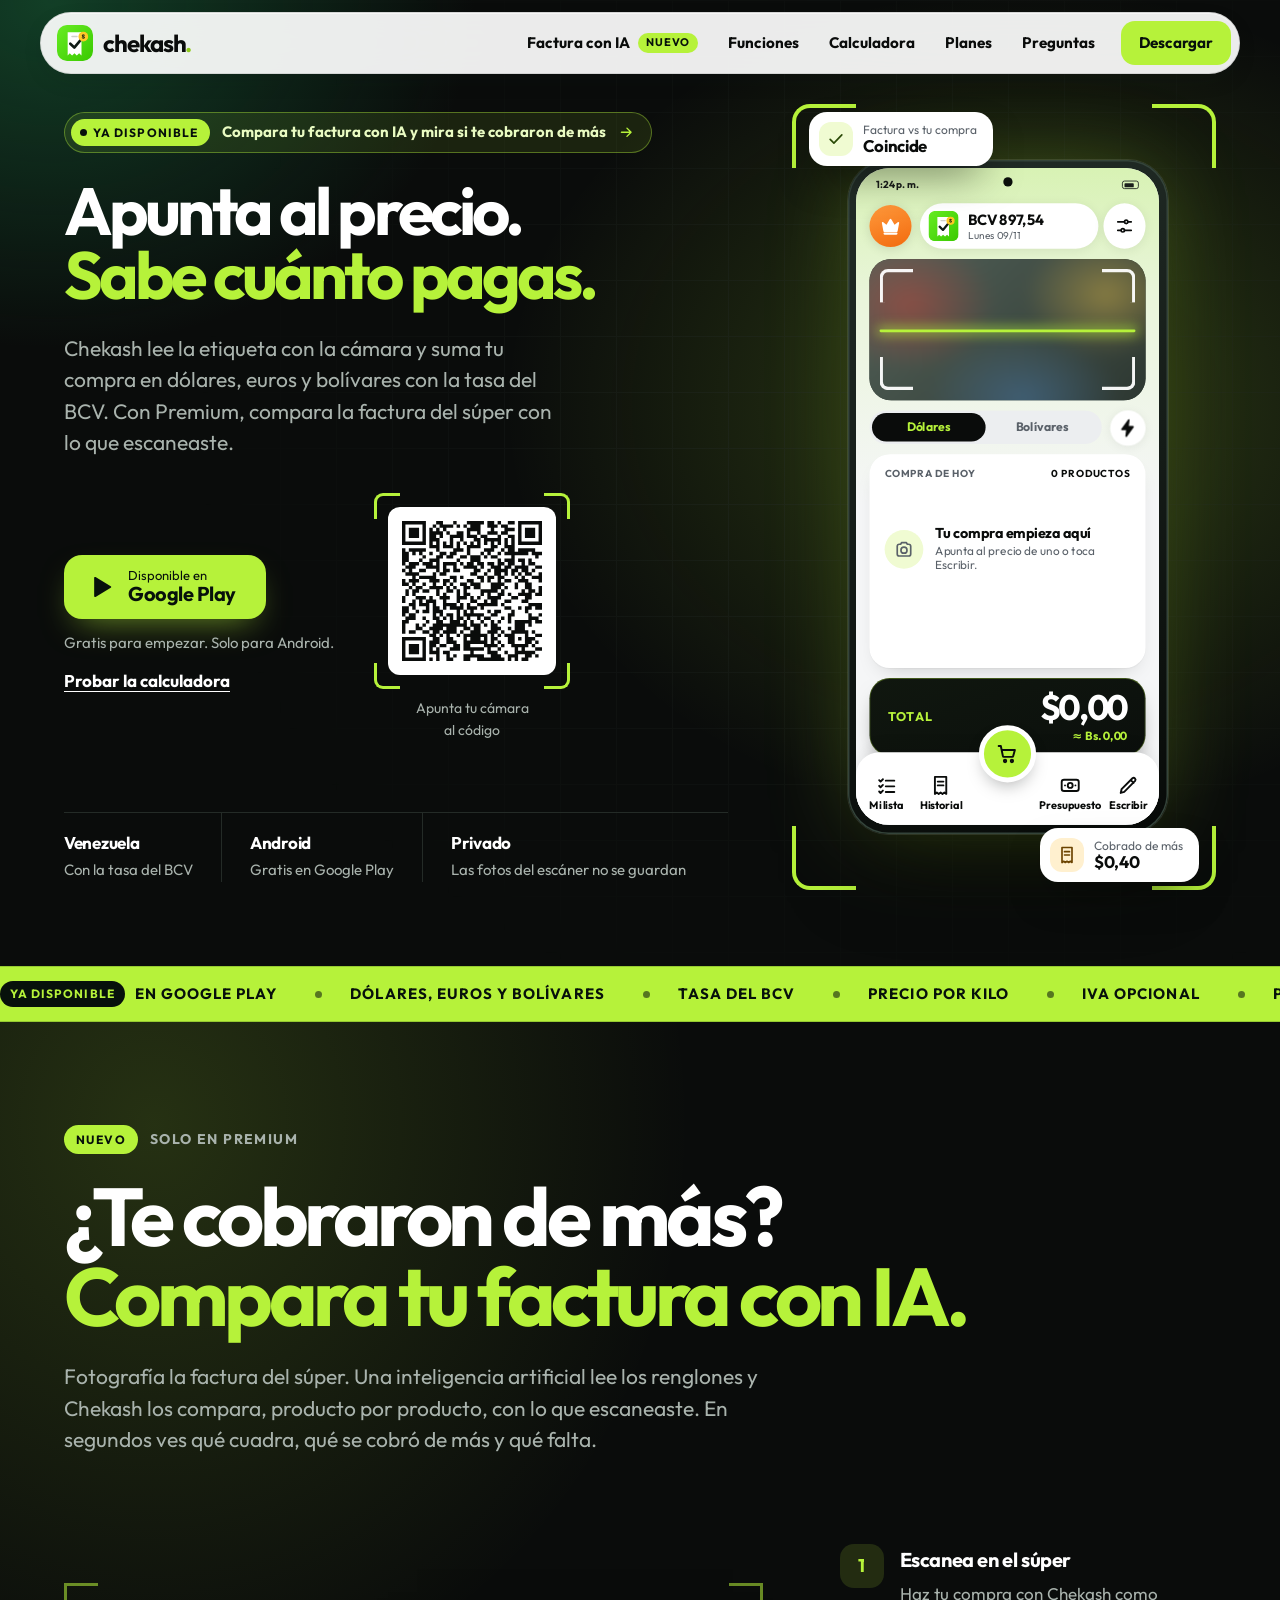
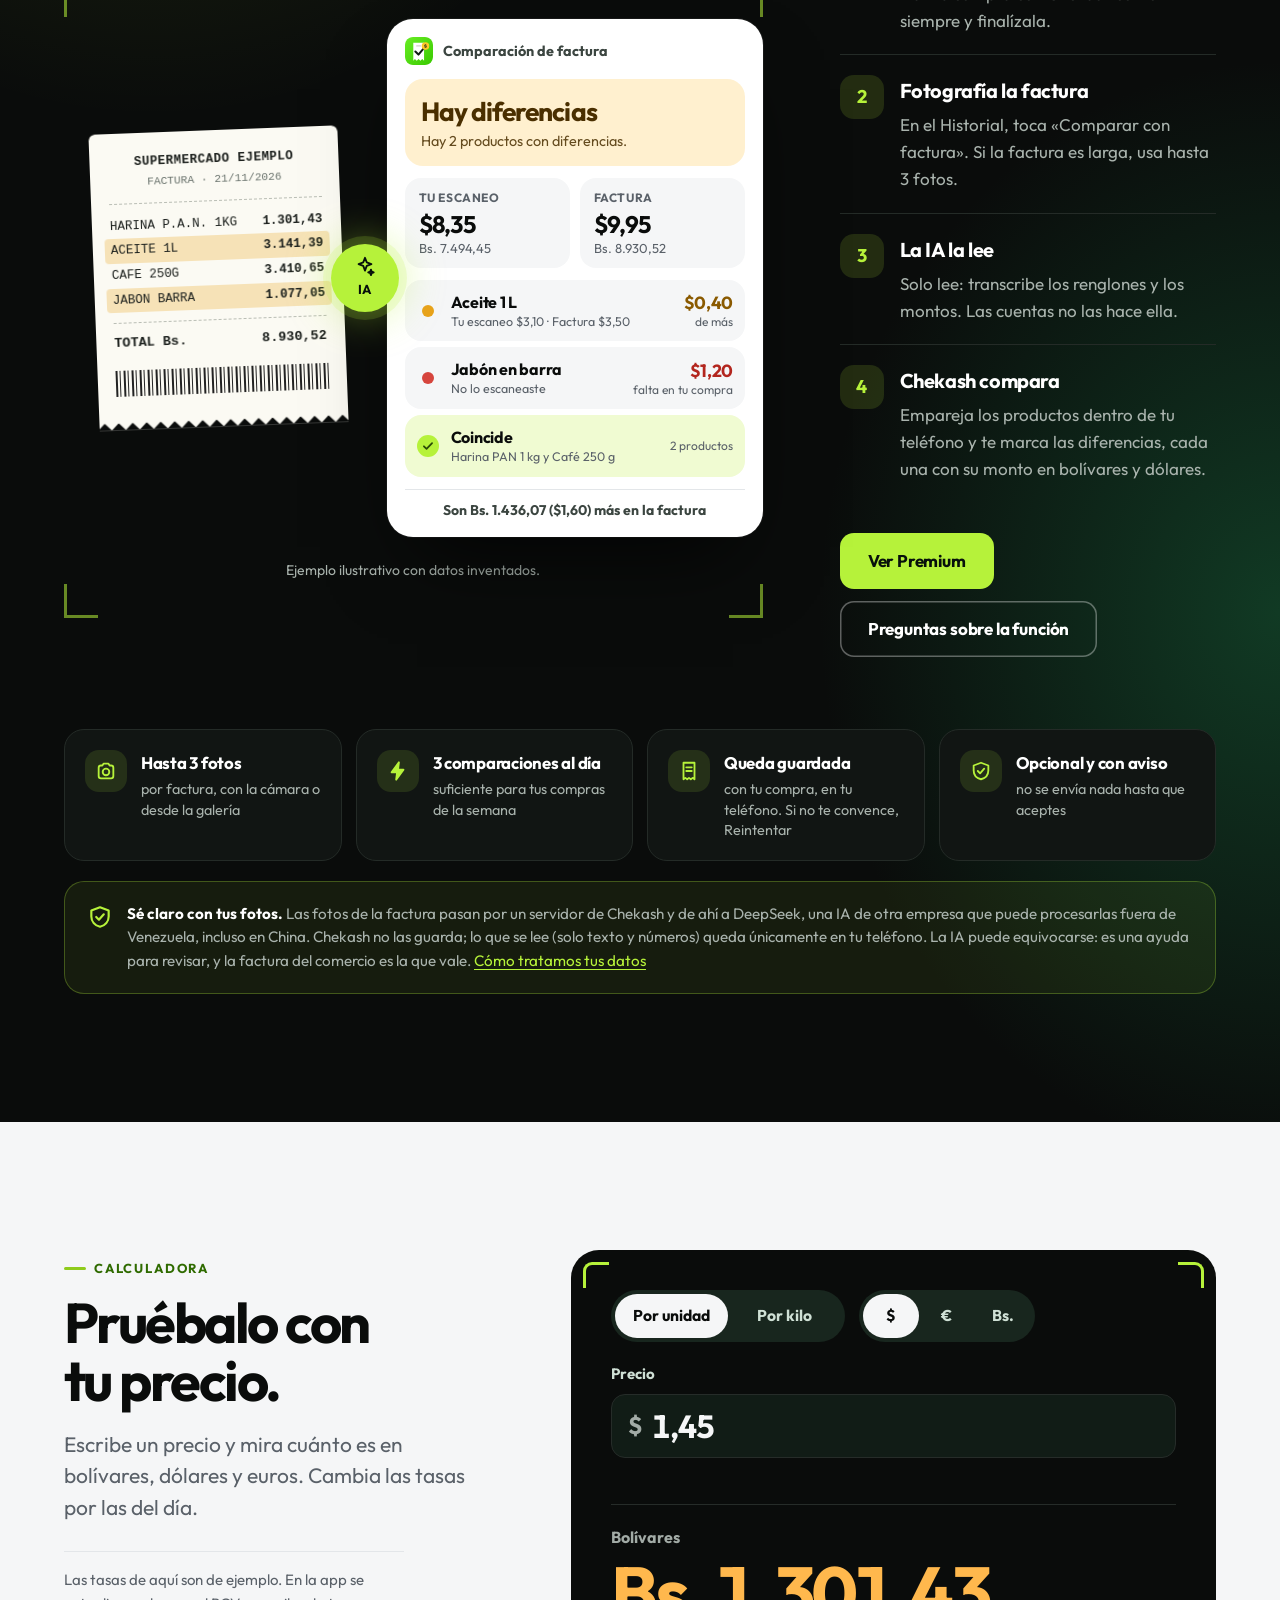
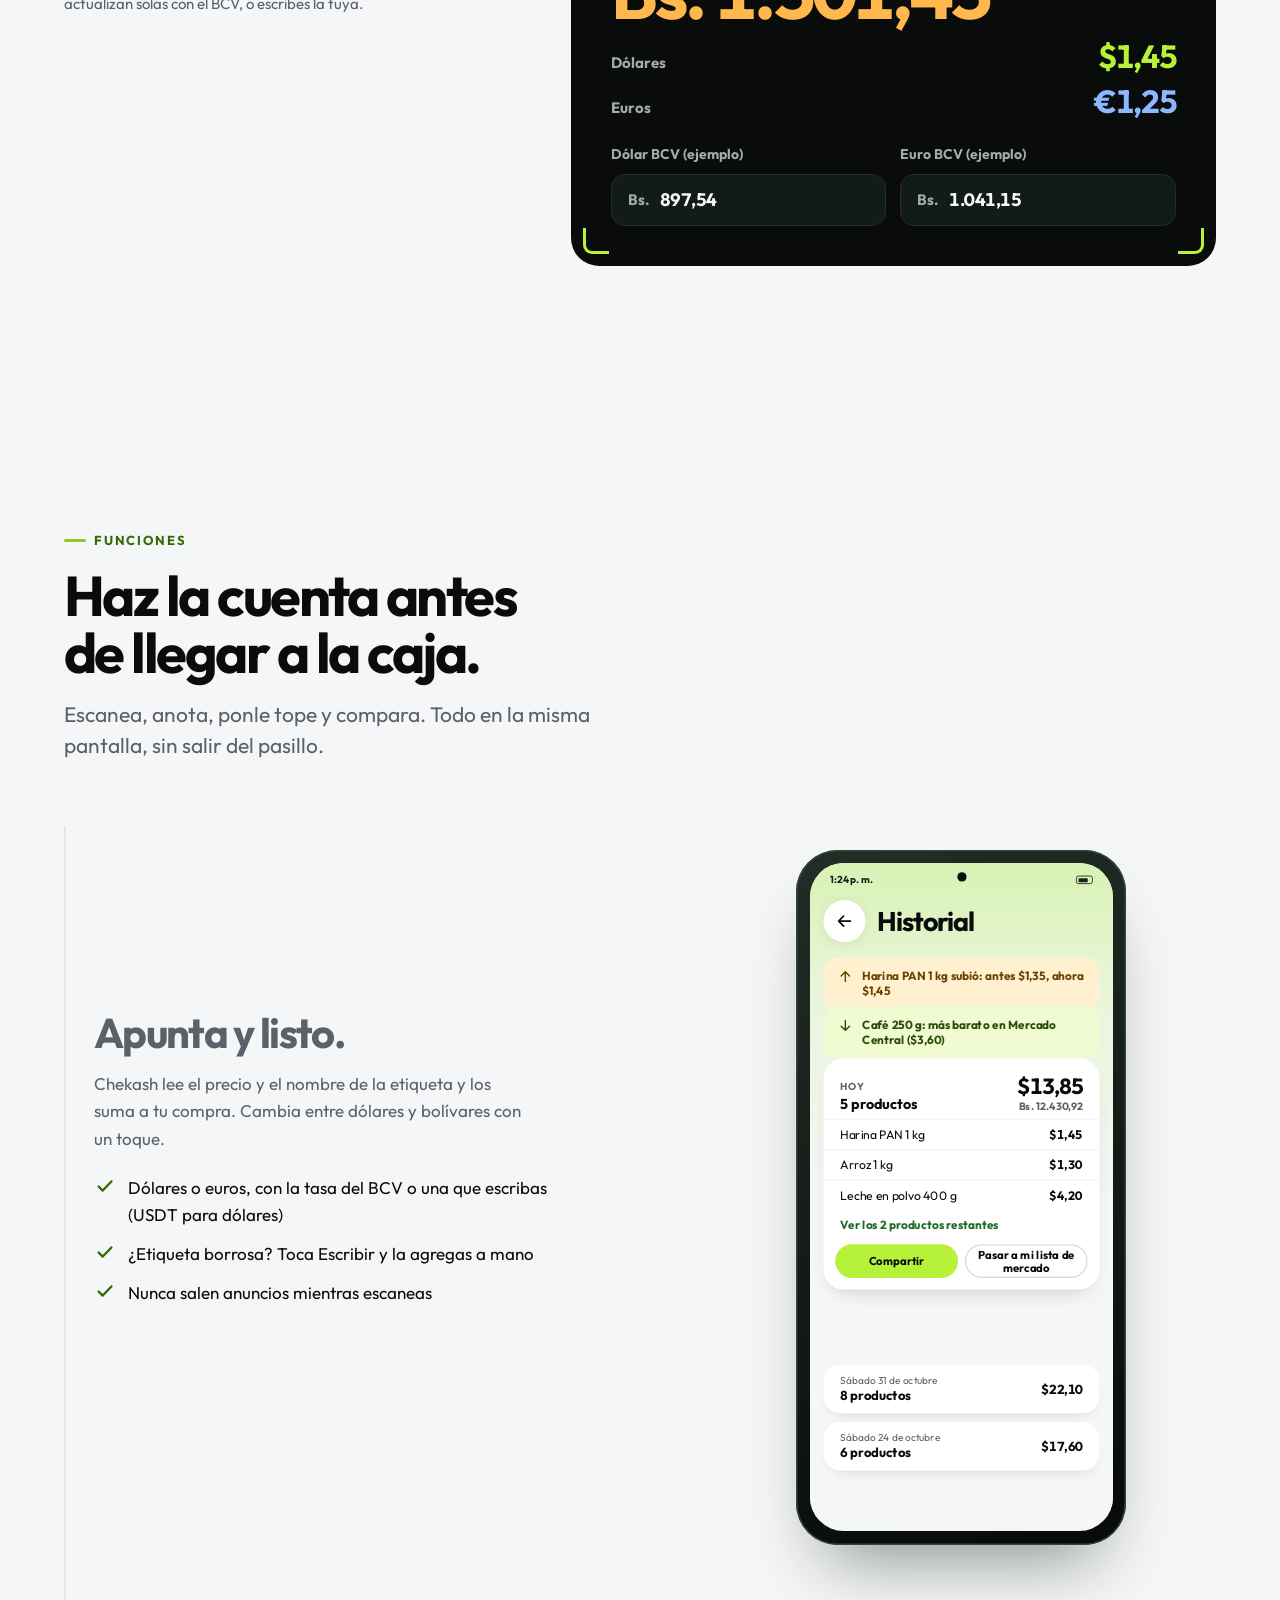
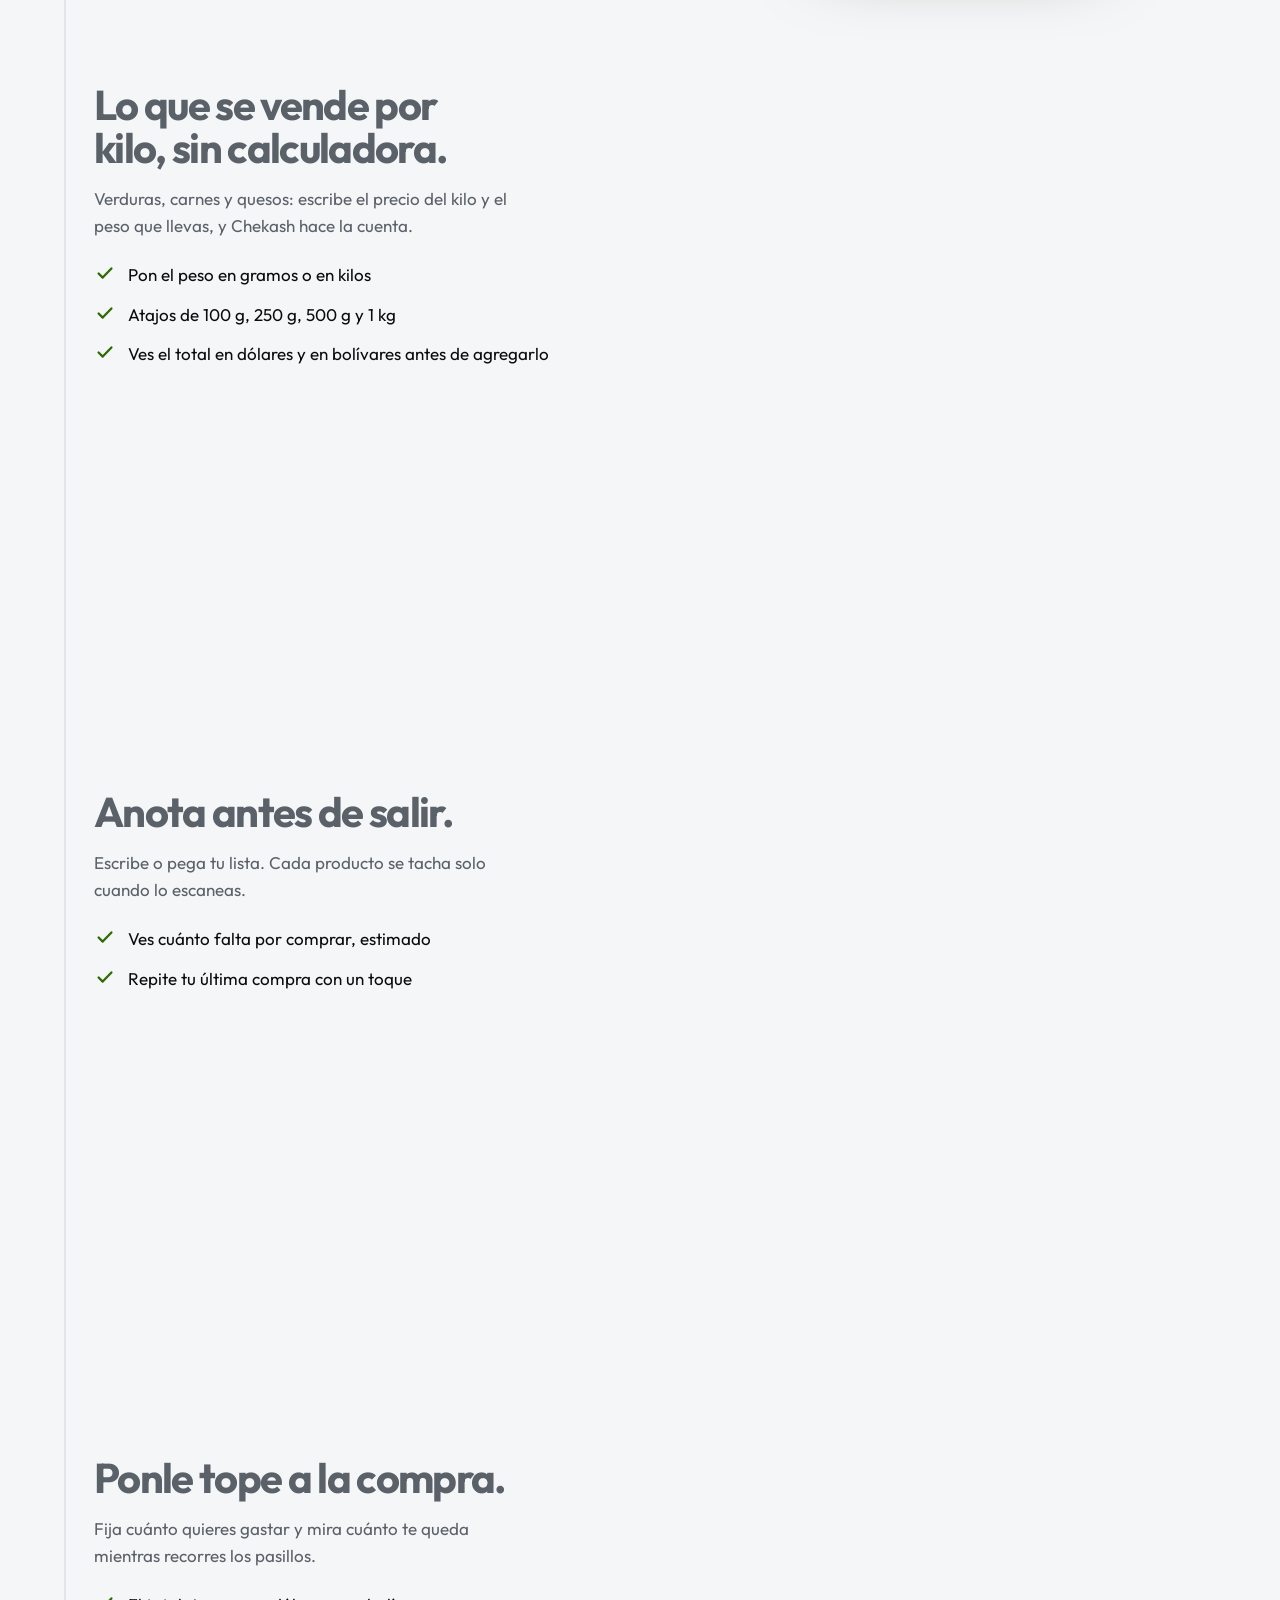
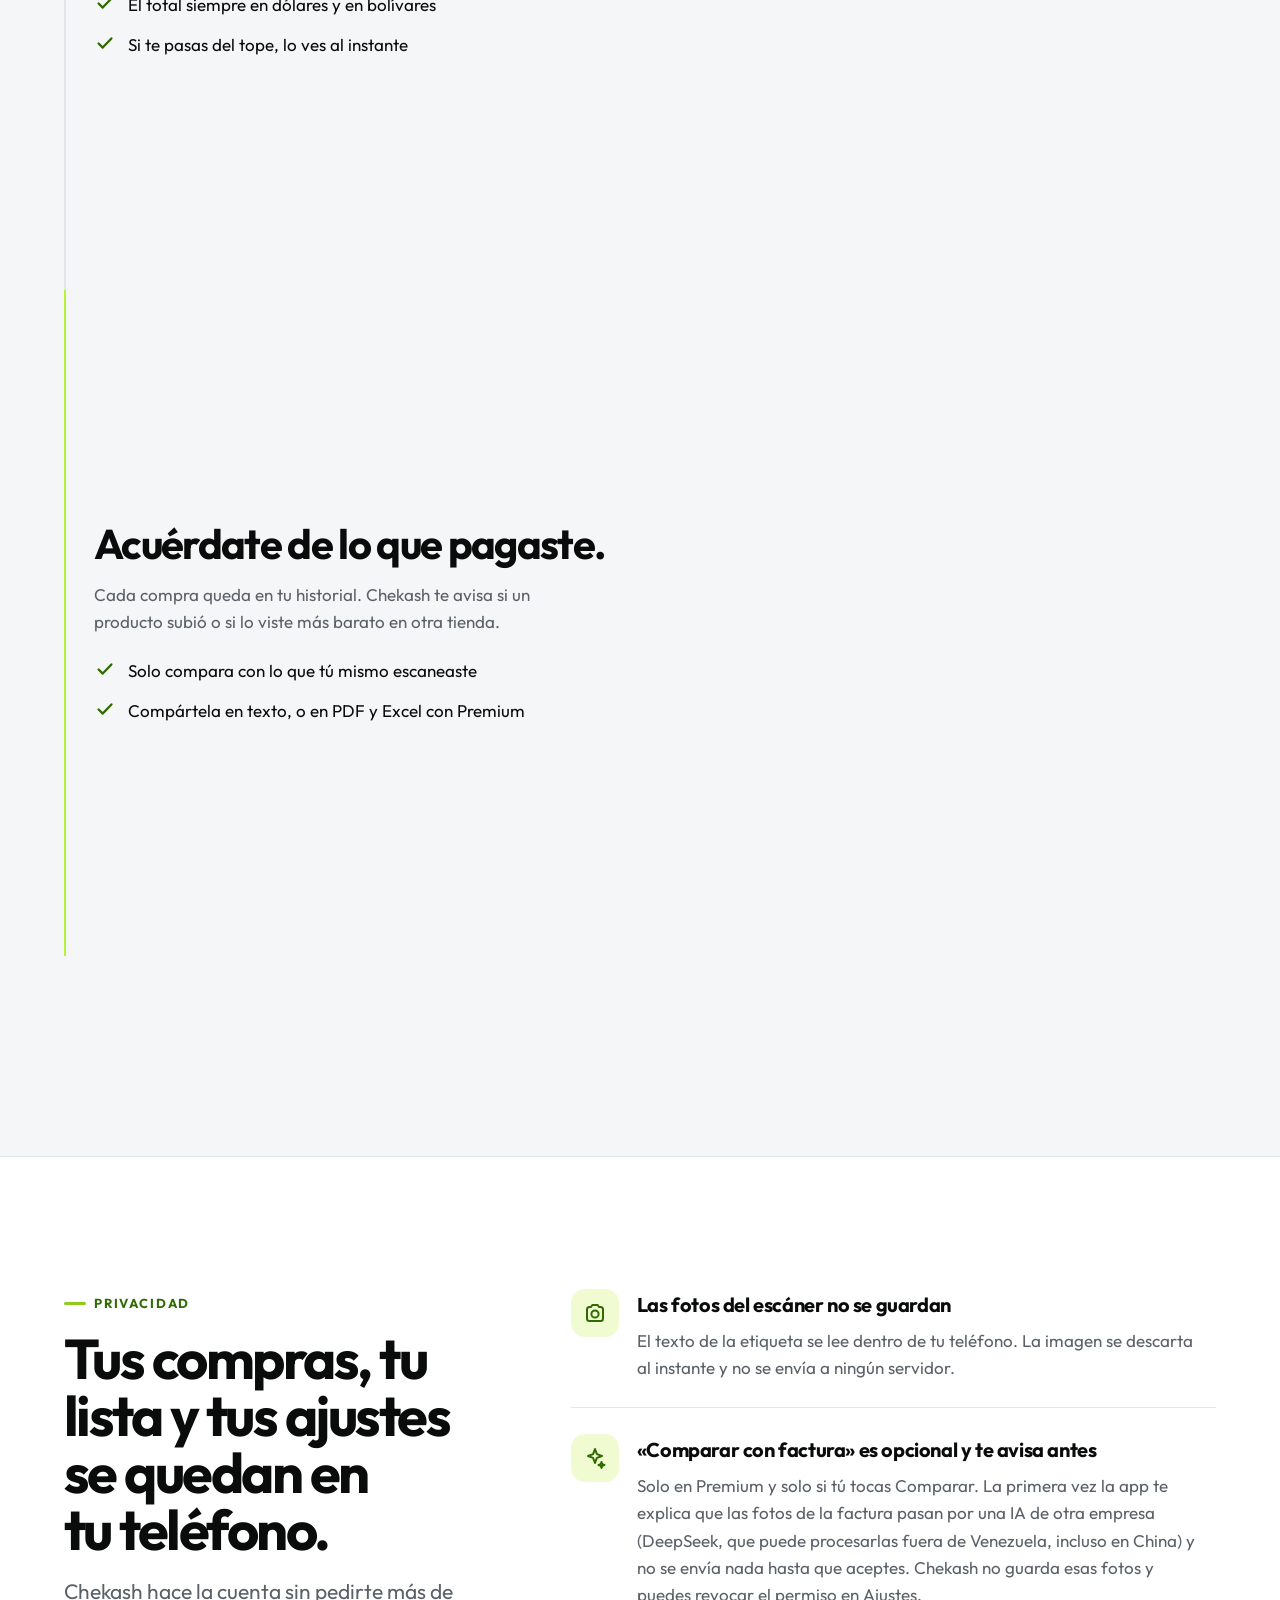
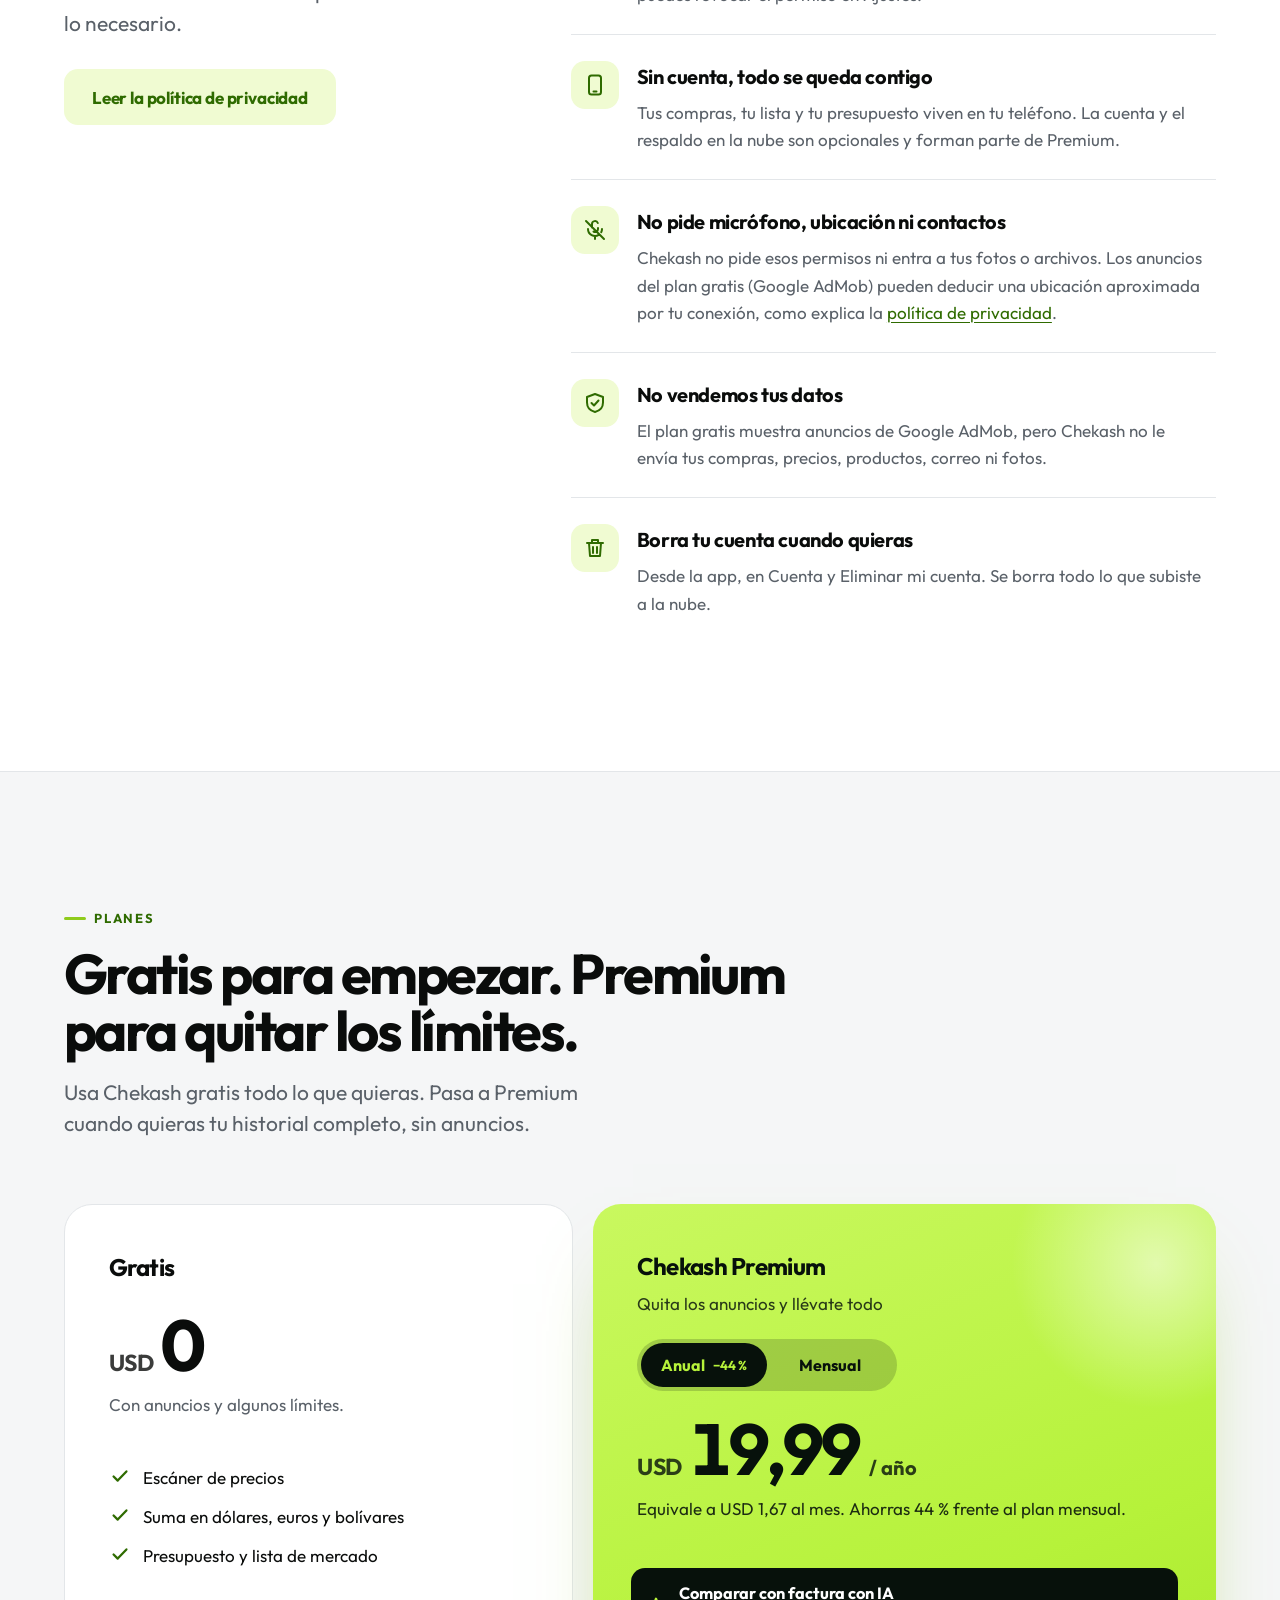
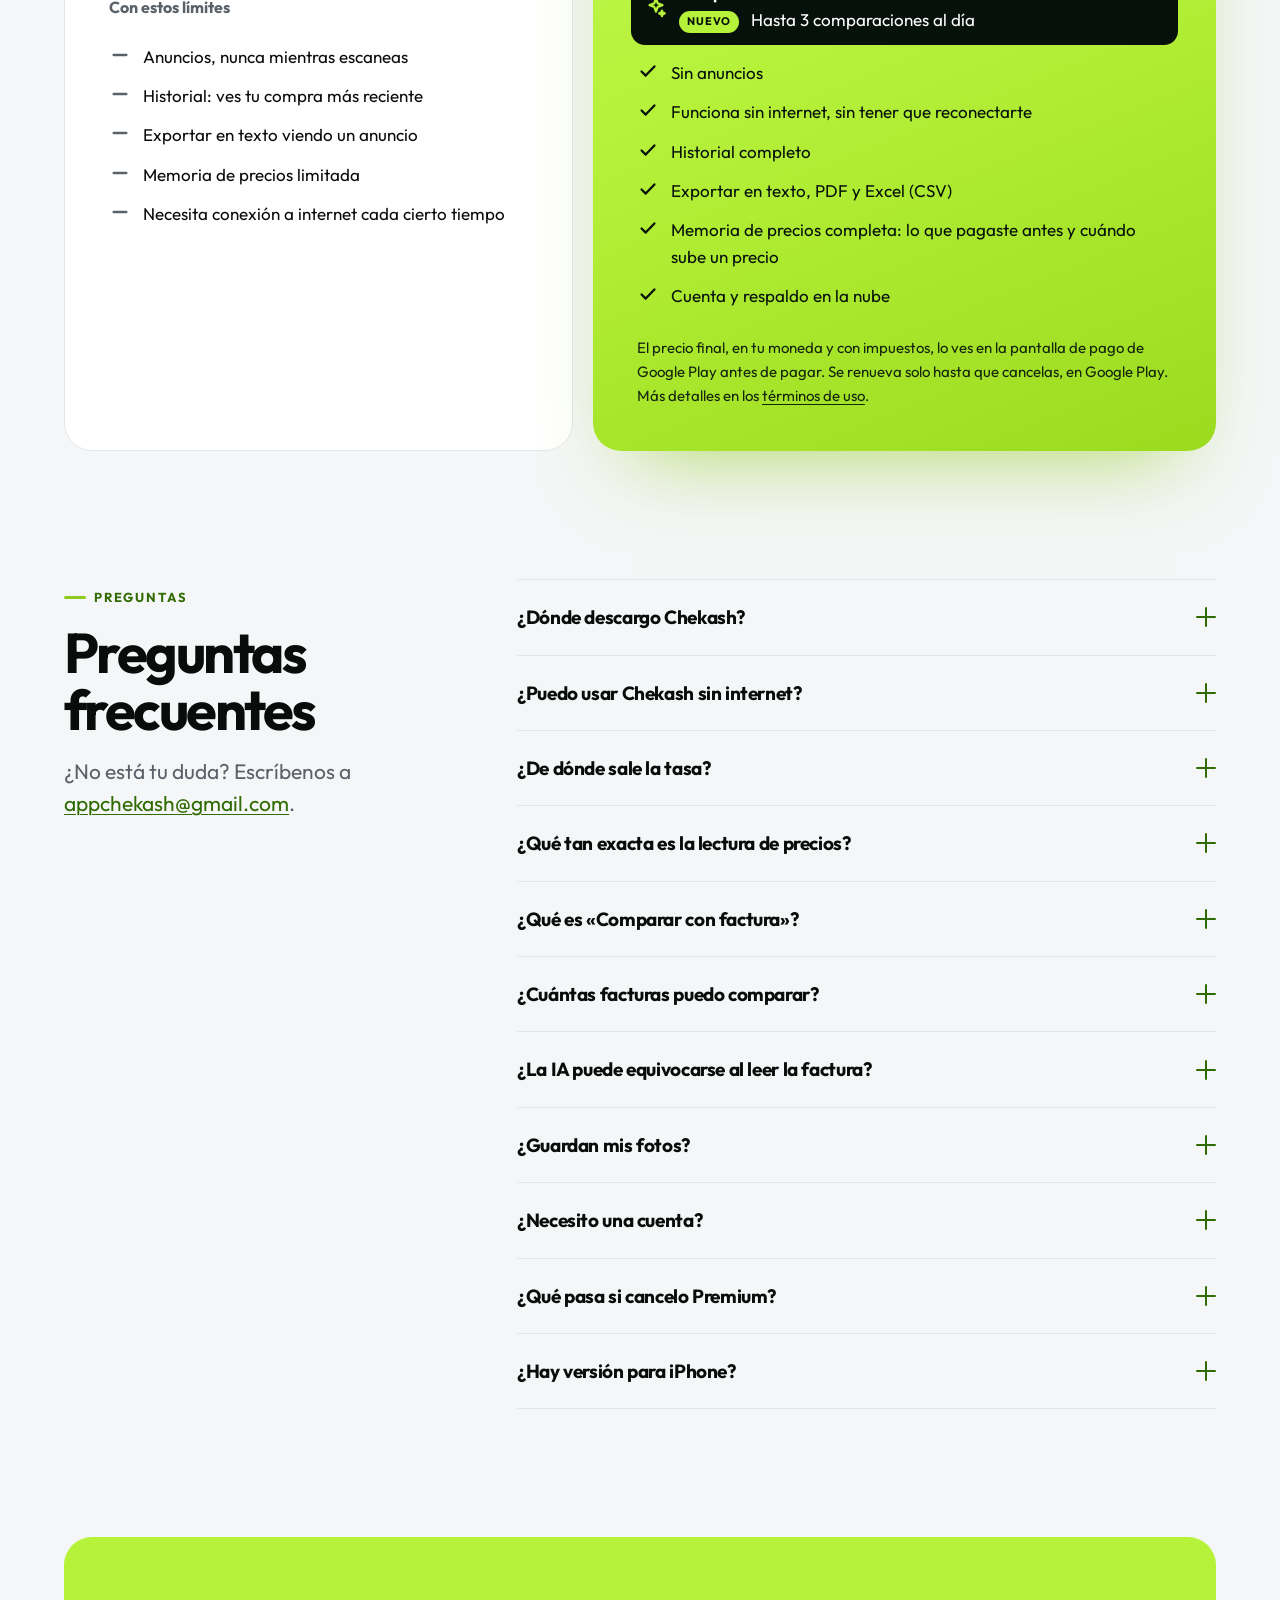
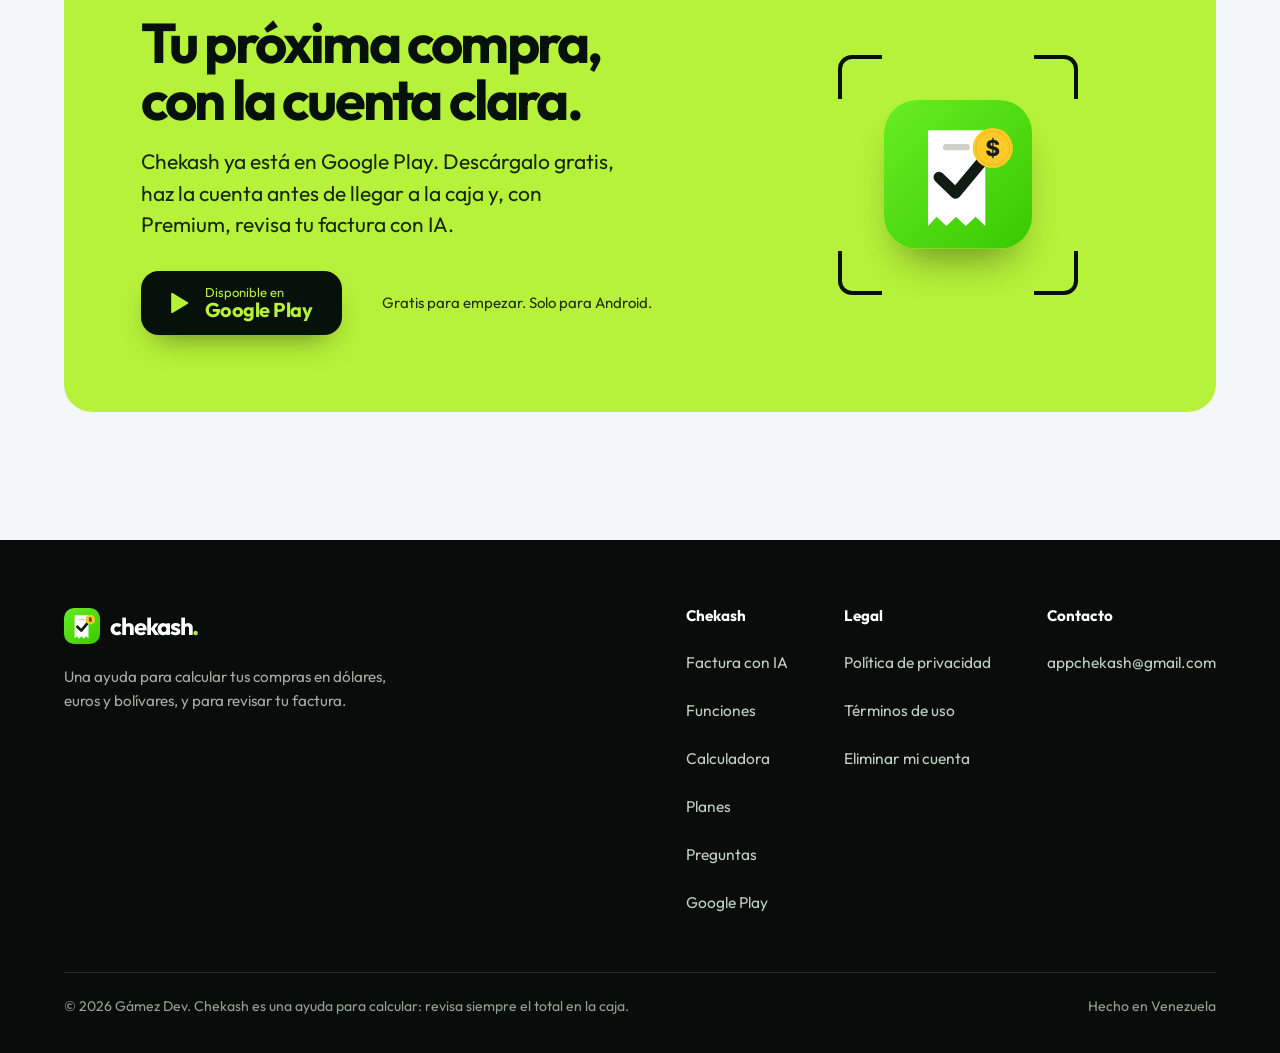
==== commit 1beddd3b: "Add files via upload" ====
--- a/index.html
+++ b/index.html
@@ -4,7 +4,7 @@
 <meta charset="utf-8">
 <meta name="viewport" content="width=device-width, initial-scale=1, viewport-fit=cover">
 <title>Chekash: escáner de precios y comparador de facturas con IA</title>
-<meta name="description" content="Apunta la cámara al precio y Chekash lo suma en dólares, euros y bolívares con la tasa del BCV. Nuevo: compara la factura del súper con tu compra usando inteligencia artificial y mira si te cobraron de más. Para Android.">
+<meta name="description" content="Apunta la cámara al precio y Chekash lo suma en dólares, euros y bolívares con la tasa del BCV. Nuevo: compara la factura del súper con tu compra usando inteligencia artificial y mira si te cobraron de más. Ya disponible en Google Play, para Android.">
 <meta name="theme-color" media="(prefers-color-scheme: light)" content="#0A0C0B">
 <meta name="theme-color" media="(prefers-color-scheme: dark)" content="#0A0C0B">
 <meta name="color-scheme" content="light dark">
@@ -14,12 +14,12 @@
 <link rel="preload" href="outfit-bold.woff" as="font" type="font/woff" crossorigin>
 <link rel="preload" href="outfit-regular.woff" as="font" type="font/woff" crossorigin>
 <link rel="canonical" href="https://gamezcorporation.github.io/">
-<link rel="stylesheet" href="site.css?v=20261114"><link rel="stylesheet" href="home.css?v=20261114"><link rel="stylesheet" href="evolucion.css?v=20261121">
+<link rel="stylesheet" href="site.css?v=20261114"><link rel="stylesheet" href="home.css?v=20261114"><link rel="stylesheet" href="evolucion.css?v=20261121"><link rel="stylesheet" href="lanzamiento.css?v=20261122">
 <meta property="og:type" content="website">
 <meta property="og:site_name" content="Chekash">
 <meta property="og:locale" content="es_VE">
 <meta property="og:title" content="Chekash: escáner de precios y comparador de facturas con IA">
-<meta property="og:description" content="Apunta al precio. Sabe cuánto pagas. Nuevo: compara tu factura con IA y descubre si te cobraron de más.">
+<meta property="og:description" content="Apunta al precio. Sabe cuánto pagas. Nuevo: compara tu factura con IA y descubre si te cobraron de más. Ya disponible en Google Play.">
 <meta property="og:url" content="https://gamezcorporation.github.io/">
 <meta property="og:image" content="https://gamezcorporation.github.io/og-image.png">
 <meta property="og:image:width" content="1200">
@@ -29,8 +29,8 @@
 <meta name="twitter:title" content="Chekash: escáner de precios y comparador de facturas con IA">
 <meta name="twitter:description" content="Nuevo: compara la factura del súper con tu compra usando IA y mira si te cobraron de más.">
 <meta name="twitter:image" content="https://gamezcorporation.github.io/og-image.png">
-<script type="application/ld+json">{"@context":"https://schema.org","@type":"SoftwareApplication","name":"Chekash","applicationCategory":"FinanceApplication","operatingSystem":"Android","description":"Escáner de precios que suma tu compra en dólares, euros y bolívares con la tasa del BCV y, con Premium, compara la factura del supermercado con tu compra usando inteligencia artificial.","offers":[{"@type":"Offer","price":"0","priceCurrency":"USD","description":"Plan gratis con anuncios"},{"@type":"Offer","price":"2.99","priceCurrency":"USD","description":"Chekash Premium, mensual"},{"@type":"Offer","price":"19.99","priceCurrency":"USD","description":"Chekash Premium, anual"}],"inLanguage":"es","countriesSupported":"VE","publisher":{"@type":"Organization","name":"Gámez Dev"},"featureList":["Escáner de precios con la cámara","Suma en dólares, euros y bolívares con la tasa del BCV","Precio por kilo","Presupuesto y lista de mercado","Historial de compras","Comparar con factura con inteligencia artificial (Premium)"]}</script>
-<script type="application/ld+json">{"@context":"https://schema.org","@type":"FAQPage","mainEntity":[{"@type":"Question","name":"¿Puedo usar Chekash sin internet?","acceptedAnswer":{"@type":"Answer","text":"Sin límites de conexión, solo con Premium: Premium funciona sin internet, con la última tasa guardada, y la app te avisa que no es la de hoy. El plan gratis necesita conectarse cada cierto tiempo, por ejemplo tras 24 horas sin internet o 10 productos agregados sin conexión. Cuando eso pasa, la app te pide conectarte y sigues justo donde ibas, sin perder nada."}},{"@type":"Question","name":"¿De dónde sale la tasa?","acceptedAnswer":{"@type":"Answer","text":"Del sitio del Banco Central de Venezuela (bcv.org.ve) y de servicios públicos de consulta (ve.dolarapi.com) para la tasa USDT. También puedes escribir la tuya. La tasa es informativa y puede ser distinta a la que aplique un comercio, un banco o una casa de cambio."}},{"@type":"Question","name":"¿Qué tan exacta es la lectura de precios?","acceptedAnswer":{"@type":"Answer","text":"El reconocimiento de texto puede equivocarse con etiquetas borrosas, con brillo, de varios precios o por kilo. Los totales son una estimación: revisa cada renglón y el total en la caja. El precio que cobra el comercio es el que vale. El IVA solo se suma si lo activas tú y con el porcentaje que indiques."}},{"@type":"Question","name":"¿Qué es «Comparar con factura»?","acceptedAnswer":{"@type":"Answer","text":"Es una función de Premium. Fotografías la factura del supermercado (hasta 3 fotos si es larga), una inteligencia artificial lee los renglones y Chekash los compara, producto por producto, con lo que escaneaste. Te marca qué coincide, qué se cobró de más, qué falta en tu compra y qué no pudo confirmar."}},{"@type":"Question","name":"¿Cuántas facturas puedo comparar?","acceptedAnswer":{"@type":"Answer","text":"Hasta 3 comparaciones por día. Si tocas Reintentar porque el resultado no te convenció, cuenta como una de las 3. Abrir una comparación guardada no gasta ninguna."}},{"@type":"Question","name":"¿La IA puede equivocarse al leer la factura?","acceptedAnswer":{"@type":"Answer","text":"Sí. Las fotos cortadas, borrosas o con poca luz pueden dar renglones mal leídos. Por eso Chekash solo usa la IA para leer y hace las cuentas en tu teléfono, y marca como «No pudimos confirmarlo» lo que no puede emparejar con seguridad. Es una ayuda para revisar, no una prueba: la factura que te dio el comercio es la que vale."}},{"@type":"Question","name":"¿Guardan mis fotos?","acceptedAnswer":{"@type":"Answer","text":"Las fotos del escáner no: el texto de la etiqueta se lee dentro de tu teléfono y la imagen se descarta al instante, sin enviarse a ningún servidor. La única excepción es «Comparar con factura» (Premium): si tú la usas y aceptas el aviso, las fotos de esa factura se envían a un servidor de Chekash y de ahí a DeepSeek, una IA de otra empresa que puede procesarlas fuera de Venezuela, incluso en China. Chekash no las guarda; lo que se lee (solo texto y números) queda únicamente en tu teléfono."}},{"@type":"Question","name":"¿Necesito una cuenta?","acceptedAnswer":{"@type":"Answer","text":"No. Chekash funciona sin cuenta y tus compras, tu lista y tus ajustes se quedan en tu teléfono. La cuenta y el respaldo en la nube son parte de Premium; quien ya tenía una sesión iniciada la conserva."}},{"@type":"Question","name":"¿Qué pasa si cancelo Premium?","acceptedAnswer":{"@type":"Answer","text":"Vuelven los anuncios y los límites del plan gratis, pero tus datos no se borran: el historial más antiguo queda bloqueado y lo recuperas si vuelves a Premium. Se cancela en Google Play, en Pagos y suscripciones. Desinstalar la app no cancela la suscripción."}},{"@type":"Question","name":"¿Hay versión para iPhone?","acceptedAnswer":{"@type":"Answer","text":"Por ahora Chekash es solo para Android."}}]}</script>
+<script type="application/ld+json">{"@context":"https://schema.org","@type":"SoftwareApplication","name":"Chekash","applicationCategory":"FinanceApplication","operatingSystem":"Android","description":"Escáner de precios que suma tu compra en dólares, euros y bolívares con la tasa del BCV y, con Premium, compara la factura del supermercado con tu compra usando inteligencia artificial.","offers":[{"@type":"Offer","price":"0","priceCurrency":"USD","description":"Plan gratis con anuncios","url":"https://play.google.com/store/apps/details?id=com.chekash.app"},{"@type":"Offer","price":"2.99","priceCurrency":"USD","description":"Chekash Premium, mensual","url":"https://play.google.com/store/apps/details?id=com.chekash.app"},{"@type":"Offer","price":"19.99","priceCurrency":"USD","description":"Chekash Premium, anual","url":"https://play.google.com/store/apps/details?id=com.chekash.app"}],"inLanguage":"es","countriesSupported":"VE","publisher":{"@type":"Organization","name":"Gámez Dev"},"featureList":["Escáner de precios con la cámara","Suma en dólares, euros y bolívares con la tasa del BCV","Precio por kilo","Presupuesto y lista de mercado","Historial de compras","Comparar con factura con inteligencia artificial (Premium)"],"url":"https://gamezcorporation.github.io/","downloadUrl":"https://play.google.com/store/apps/details?id=com.chekash.app","installUrl":"https://play.google.com/store/apps/details?id=com.chekash.app"}</script>
+<script type="application/ld+json">{"@context":"https://schema.org","@type":"FAQPage","mainEntity":[{"@type":"Question","name":"¿Dónde descargo Chekash?","acceptedAnswer":{"@type":"Answer","text":"En Google Play, buscando «Chekash: Escáner de precios» (desarrollador: Gámez Dev) o con el botón de esta página. Es para Android y gratis para empezar; Premium es opcional."}},{"@type":"Question","name":"¿Puedo usar Chekash sin internet?","acceptedAnswer":{"@type":"Answer","text":"Sin límites de conexión, solo con Premium: Premium funciona sin internet, con la última tasa guardada, y la app te avisa que no es la de hoy. El plan gratis necesita conectarse cada cierto tiempo, por ejemplo tras 24 horas sin internet o 10 productos agregados sin conexión. Cuando eso pasa, la app te pide conectarte y sigues justo donde ibas, sin perder nada."}},{"@type":"Question","name":"¿De dónde sale la tasa?","acceptedAnswer":{"@type":"Answer","text":"Del sitio del Banco Central de Venezuela (bcv.org.ve) y de servicios públicos de consulta (ve.dolarapi.com) para la tasa USDT. También puedes escribir la tuya. La tasa es informativa y puede ser distinta a la que aplique un comercio, un banco o una casa de cambio."}},{"@type":"Question","name":"¿Qué tan exacta es la lectura de precios?","acceptedAnswer":{"@type":"Answer","text":"El reconocimiento de texto puede equivocarse con etiquetas borrosas, con brillo, de varios precios o por kilo. Los totales son una estimación: revisa cada renglón y el total en la caja. El precio que cobra el comercio es el que vale. El IVA solo se suma si lo activas tú y con el porcentaje que indiques."}},{"@type":"Question","name":"¿Qué es «Comparar con factura»?","acceptedAnswer":{"@type":"Answer","text":"Es una función de Premium. Fotografías la factura del supermercado (hasta 3 fotos si es larga), una inteligencia artificial lee los renglones y Chekash los compara, producto por producto, con lo que escaneaste. Te marca qué coincide, qué se cobró de más, qué falta en tu compra y qué no pudo confirmar."}},{"@type":"Question","name":"¿Cuántas facturas puedo comparar?","acceptedAnswer":{"@type":"Answer","text":"Hasta 3 comparaciones por día. Si tocas Reintentar porque el resultado no te convenció, cuenta como una de las 3. Abrir una comparación guardada no gasta ninguna."}},{"@type":"Question","name":"¿La IA puede equivocarse al leer la factura?","acceptedAnswer":{"@type":"Answer","text":"Sí. Las fotos cortadas, borrosas o con poca luz pueden dar renglones mal leídos. Por eso Chekash solo usa la IA para leer y hace las cuentas en tu teléfono, y marca como «No pudimos confirmarlo» lo que no puede emparejar con seguridad. Es una ayuda para revisar, no una prueba: la factura que te dio el comercio es la que vale."}},{"@type":"Question","name":"¿Guardan mis fotos?","acceptedAnswer":{"@type":"Answer","text":"Las fotos del escáner no: el texto de la etiqueta se lee dentro de tu teléfono y la imagen se descarta al instante, sin enviarse a ningún servidor. La única excepción es «Comparar con factura» (Premium): si tú la usas y aceptas el aviso, las fotos de esa factura se envían a un servidor de Chekash y de ahí a DeepSeek, una IA de otra empresa que puede procesarlas fuera de Venezuela, incluso en China. Chekash no las guarda; lo que se lee (solo texto y números) queda únicamente en tu teléfono."}},{"@type":"Question","name":"¿Necesito una cuenta?","acceptedAnswer":{"@type":"Answer","text":"No. Chekash funciona sin cuenta y tus compras, tu lista y tus ajustes se quedan en tu teléfono. La cuenta y el respaldo en la nube son parte de Premium; quien ya tenía una sesión iniciada la conserva."}},{"@type":"Question","name":"¿Qué pasa si cancelo Premium?","acceptedAnswer":{"@type":"Answer","text":"Vuelven los anuncios y los límites del plan gratis, pero tus datos no se borran: el historial más antiguo queda bloqueado y lo recuperas si vuelves a Premium. Se cancela en Google Play, en Pagos y suscripciones. Desinstalar la app no cancela la suscripción."}},{"@type":"Question","name":"¿Hay versión para iPhone?","acceptedAnswer":{"@type":"Answer","text":"Por ahora Chekash es solo para Android."}}]}</script>
 <script>document.documentElement.classList.add('js')</script>
 </head>
 <body>
@@ -42,21 +42,26 @@
   <div class="nav-in" data-open="false">
     <a class="brand" href="#" aria-label="Chekash, inicio"><svg aria-hidden="true"><use href="#logo"/></svg><span class="wordmark">chekash<i>.</i></span></a>
     <nav class="nav-links" aria-label="Principal"><a class="nav-new" href="#factura">Factura con IA<b>Nuevo</b></a><a href="#funciones">Funciones</a><a href="#calculadora">Calculadora</a><a href="#planes">Planes</a><a href="#preguntas">Preguntas</a></nav>
-    <a class="btn btn-primary btn-sm nav-cta" data-play data-live-text="Descargar" href="mailto:appchekash@gmail.com?subject=Av%C3%ADsame%20cuando%20Chekash%20est%C3%A9%20en%20Google%20Play">Avísame cuando salga</a>
+    <a class="btn btn-primary btn-sm nav-cta" data-play href="https://play.google.com/store/apps/details?id=com.chekash.app&amp;referrer=utm_source%3Dweb%26utm_medium%3Dlanding">Descargar</a>
     <button class="nav-toggle" type="button" aria-expanded="false" aria-controls="nav-panel" aria-label="Abrir menú"><svg class="i i-menu" aria-hidden="true"><use href="#i-menu"/></svg><svg class="i i-x" aria-hidden="true"><use href="#i-x"/></svg></button>
   </div>
-  <div class="nav-panel" id="nav-panel" inert><a class="nav-new" href="#factura">Factura con IA<b>Nuevo</b></a><a href="#funciones">Funciones</a><a href="#calculadora">Calculadora</a><a href="#planes">Planes</a><a href="#preguntas">Preguntas</a><a class="btn btn-primary btn-lg" data-play data-live-text="Descargar" href="mailto:appchekash@gmail.com?subject=Av%C3%ADsame%20cuando%20Chekash%20est%C3%A9%20en%20Google%20Play">Avísame cuando salga</a></div>
+  <div class="nav-panel" id="nav-panel" inert><a class="nav-new" href="#factura">Factura con IA<b>Nuevo</b></a><a href="#funciones">Funciones</a><a href="#calculadora">Calculadora</a><a href="#planes">Planes</a><a href="#preguntas">Preguntas</a><a class="btn btn-primary btn-lg" data-play href="https://play.google.com/store/apps/details?id=com.chekash.app&amp;referrer=utm_source%3Dweb%26utm_medium%3Dlanding">Descargar</a></div>
 </header>
 <main id="contenido">
 
 <section class="hero hero-dark">
   <div class="wrap hero-grid">
     <div class="hero-copy">
-      <a class="hero-badge" href="#factura"><b>Nuevo</b><span>Compara tu factura con IA y mira si te cobraron de más</span><svg class="i" aria-hidden="true" viewBox="0 0 24 24"><use href="#i-arrow"/></svg></a>
+      <a class="hero-badge" href="#factura"><b>Ya disponible</b><span>Compara tu factura con IA y mira si te cobraron de más</span><svg class="i" aria-hidden="true" viewBox="0 0 24 24"><use href="#i-arrow"/></svg></a>
       <h1><span>Apunta al precio.</span> <span>Sabe cuánto pagas.</span></h1>
-      <p class="lead">Chekash lee la etiqueta con la cámara y suma tu compra en dólares, euros y bolívares con la tasa del BCV. Y ahora, con Premium, compara la factura del súper con lo que escaneaste.</p>
-      <div data-hero-cta><div class="cta-row"><a class="store-soon" data-play data-live-small="Disponible en"><svg class="i i-fill" aria-hidden="true"><use href="#i-play"/></svg><span><small>Próximamente en</small><b>Google Play</b></span></a><a class="btn btn-primary btn-lg" data-notify href="mailto:appchekash@gmail.com?subject=Av%C3%ADsame%20cuando%20Chekash%20est%C3%A9%20en%20Google%20Play&amp;body=Hola%2C%20av%C3%ADsenme%20cuando%20Chekash%20est%C3%A9%20disponible%20en%20Google%20Play.">Avísame cuando salga</a></div></div>
-      <ul class="spec"><li><b>Venezuela</b><span>Con la tasa del BCV</span></li><li><b>Android</b><span>Gratis para empezar</span></li><li><b>Privado</b><span>Las fotos del escáner no se guardan</span></li></ul>
+      <p class="lead">Chekash lee la etiqueta con la cámara y suma tu compra en dólares, euros y bolívares con la tasa del BCV. Con Premium, compara la factura del súper con lo que escaneaste.</p>
+      <div class="get" data-hero-cta>
+        <div class="get-main"><a class="get-play" data-play href="https://play.google.com/store/apps/details?id=com.chekash.app&amp;referrer=utm_source%3Dweb%26utm_medium%3Dlanding"><svg class="i i-fill" aria-hidden="true" viewBox="0 0 24 24"><use href="#i-play"/></svg><span><small>Disponible en</small><b>Google Play</b></span></a>
+          <p class="get-note"><span class="not-ios">Gratis para empezar. Solo para Android.</span><span class="ios-only">Por ahora Chekash es solo para Android.</span></p>
+          <a class="get-link not-ios" href="#calculadora">Probar la calculadora</a><button class="get-link ios-only" type="button" data-share>Compartir el enlace</button></div>
+        <div class="get-qr"><a class="qr" href="https://play.google.com/store/apps/details?id=com.chekash.app&amp;referrer=utm_source%3Dweb%26utm_medium%3Dqr" aria-label="Abrir Chekash en Google Play"><span class="cm lock" aria-hidden="true"><i></i><i></i><i></i><i></i></span><span class="qr-code" role="img" aria-label="Código QR que abre Chekash en Google Play"><svg viewBox="0 0 41 41" class="segno"><path class="qrline" stroke="#0a0c0b" d="M0 0.5h7m3 0h2m3 0h1m3 0h5m1 0h2m1 0h1m2 0h2m1 0h7m-41 1h1m5 0h1m2 0h1m1 0h4m1 0h1m1 0h1m1 0h3m2 0h3m1 0h2m3 0h1m5 0h1m-41 1h1m1 0h3m1 0h1m1 0h1m1 0h1m1 0h1m6 0h4m3 0h1m3 0h3m1 0h1m1 0h3m1 0h1m-41 1h1m1 0h3m1 0h1m1 0h4m1 0h1m2 0h2m1 0h1m2 0h1m2 0h3m1 0h2m3 0h1m1 0h3m1 0h1m-41 1h1m1 0h3m1 0h1m1 0h2m1 0h1m2 0h4m1 0h3m1 0h2m3 0h1m2 0h2m1 0h1m1 0h3m1 0h1m-41 1h1m5 0h1m1 0h3m3 0h1m2 0h1m3 0h2m1 0h5m1 0h1m1 0h1m1 0h1m5 0h1m-41 1h7m1 0h1m1 0h1m1 0h1m1 0h1m1 0h1m1 0h1m1 0h1m1 0h1m1 0h1m1 0h1m1 0h1m1 0h1m1 0h1m1 0h7m-33 1h3m1 0h3m1 0h1m2 0h4m3 0h2m2 0h3m-33 1h1m1 0h5m3 0h1m4 0h3m1 0h1m4 0h3m2 0h1m1 0h2m1 0h5m-39 1h2m1 0h1m1 0h1m2 0h1m2 0h2m1 0h2m3 0h1m3 0h1m1 0h1m2 0h1m1 0h7m1 0h3m-41 1h2m4 0h1m3 0h2m1 0h2m2 0h2m1 0h3m1 0h1m1 0h2m4 0h1m6 0h1m-40 1h2m3 0h1m2 0h3m5 0h1m3 0h3m5 0h1m1 0h3m1 0h2m1 0h1m-38 1h1m1 0h3m1 0h3m1 0h1m1 0h4m1 0h1m1 0h2m1 0h2m1 0h2m1 0h2m1 0h2m2 0h1m1 0h2m-38 1h3m3 0h4m1 0h1m2 0h1m2 0h4m1 0h1m2 0h3m1 0h2m1 0h4m2 0h2m-41 1h1m1 0h1m2 0h2m3 0h1m1 0h2m1 0h2m4 0h2m2 0h1m1 0h4m1 0h2m1 0h2m1 0h1m-38 1h4m4 0h1m1 0h2m7 0h2m2 0h1m2 0h2m1 0h1m1 0h1m1 0h1m1 0h2m2 0h1m-38 1h1m1 0h5m4 0h2m1 0h1m4 0h2m1 0h2m1 0h2m3 0h1m1 0h1m2 0h3m-41 1h1m1 0h3m3 0h3m1 0h2m1 0h1m3 0h2m2 0h1m1 0h1m2 0h1m1 0h2m2 0h3m3 0h1m-41 1h2m1 0h1m2 0h1m2 0h1m2 0h1m1 0h1m2 0h2m1 0h3m3 0h4m3 0h1m2 0h2m-36 1h1m1 0h2m2 0h4m1 0h1m1 0h1m2 0h2m1 0h2m3 0h3m1 0h1m2 0h1m2 0h2m2 0h1m-40 1h1m1 0h2m1 0h2m2 0h1m2 0h2m1 0h1m1 0h1m4 0h5m1 0h1m5 0h1m1 0h2m1 0h1m-40 1h1m1 0h1m6 0h1m1 0h1m3 0h1m1 0h2m3 0h1m1 0h1m2 0h2m1 0h1m2 0h4m1 0h2m-41 1h1m3 0h3m1 0h1m2 0h3m2 0h3m1 0h1m1 0h1m2 0h4m3 0h2m2 0h2m-38 1h1m2 0h1m1 0h1m1 0h3m2 0h1m3 0h1m3 0h2m2 0h1m1 0h2m2 0h2m3 0h2m-35 1h2m1 0h3m1 0h1m2 0h4m1 0h1m1 0h1m2 0h6m1 0h1m7 0h4m-41 1h2m1 0h1m3 0h1m1 0h2m1 0h1m1 0h4m1 0h3m1 0h1m6 0h2m2 0h1m1 0h2m1 0h2m-41 1h2m2 0h1m1 0h2m1 0h3m4 0h1m1 0h1m1 0h1m4 0h1m1 0h2m3 0h1m3 0h1m-37 1h1m1 0h2m5 0h1m1 0h1m1 0h2m1 0h1m1 0h6m2 0h2m3 0h2m4 0h1m2 0h1m-40 1h3m2 0h1m2 0h2m1 0h1m1 0h1m1 0h2m1 0h1m2 0h1m1 0h2m3 0h1m1 0h1m5 0h3m-40 1h2m5 0h1m2 0h2m2 0h3m1 0h1m1 0h1m2 0h1m2 0h1m1 0h1m2 0h1m1 0h5m1 0h2m-41 1h1m3 0h1m1 0h1m2 0h10m1 0h3m1 0h1m1 0h2m5 0h3m1 0h1m-38 1h1m3 0h2m2 0h4m1 0h3m2 0h2m1 0h2m3 0h3m2 0h1m1 0h3m-36 1h1m1 0h2m2 0h2m1 0h2m1 0h4m1 0h1m2 0h3m2 0h3m1 0h1m2 0h5m1 0h1m-31 1h2m1 0h1m1 0h1m2 0h1m1 0h7m1 0h1m1 0h1m1 0h3m3 0h1m2 0h2m-41 1h7m2 0h2m2 0h2m3 0h1m1 0h3m1 0h1m1 0h2m3 0h2m1 0h1m1 0h3m-39 1h1m5 0h1m1 0h3m2 0h3m2 0h7m1 0h1m1 0h1m2 0h2m3 0h2m1 0h1m-40 1h1m1 0h3m1 0h1m1 0h2m1 0h2m2 0h2m1 0h2m4 0h4m1 0h1m2 0h5m1 0h1m-39 1h1m1 0h3m1 0h1m1 0h1m1 0h1m3 0h3m1 0h6m1 0h1m2 0h1m4 0h1m1 0h1m3 0h2m-41 1h1m1 0h3m1 0h1m1 0h3m1 0h2m6 0h1m4 0h3m2 0h1m2 0h6m-39 1h1m5 0h1m3 0h1m2 0h1m1 0h1m2 0h6m2 0h3m2 0h3m2 0h2m1 0h1m-40 1h7m1 0h1m1 0h1m2 0h2m3 0h2m2 0h8m1 0h1m1 0h1m1 0h2"/></svg></span><i class="qr-beam" aria-hidden="true"></i></a><p class="qr-cap">Apunta tu cámara al código</p></div>
+      </div>
+      <ul class="spec"><li><b>Venezuela</b><span>Con la tasa del BCV</span></li><li><b>Android</b><span>Gratis en Google Play</span></li><li><b>Privado</b><span>Las fotos del escáner no se guardan</span></li></ul>
     </div>
     <div class="stage" aria-hidden="true">
       <div class="fchip fchip-a"><svg class="i" viewBox="0 0 24 24"><use href="#i-check"/></svg><span><small>Factura vs tu compra</small><b>Coincide</b></span></div>
@@ -84,7 +89,7 @@
   </div>
 </section>
 
-<div class="tick" aria-hidden="true"><div class="tick-track"><div class="tick-set"><span>Dólares, euros y bolívares</span><span>Tasa del BCV</span><span>Precio por kilo</span><span>IVA opcional</span><span>Presupuesto</span><span>Lista de mercado</span><span>Historial</span><span><em>Nuevo</em> Factura con IA</span></div><div class="tick-set"><span>Dólares, euros y bolívares</span><span>Tasa del BCV</span><span>Precio por kilo</span><span>IVA opcional</span><span>Presupuesto</span><span>Lista de mercado</span><span>Historial</span><span><em>Nuevo</em> Factura con IA</span></div></div></div>
+<div class="tick" aria-hidden="true"><div class="tick-track"><div class="tick-set"><span><em>Ya disponible</em> en Google Play</span><span>Dólares, euros y bolívares</span><span>Tasa del BCV</span><span>Precio por kilo</span><span>IVA opcional</span><span>Presupuesto</span><span>Lista de mercado</span><span>Historial</span><span><em>Nuevo</em> Factura con IA</span></div><div class="tick-set"><span><em>Ya disponible</em> en Google Play</span><span>Dólares, euros y bolívares</span><span>Tasa del BCV</span><span>Precio por kilo</span><span>IVA opcional</span><span>Presupuesto</span><span>Lista de mercado</span><span>Historial</span><span><em>Nuevo</em> Factura con IA</span></div></div></div>
 
 <section class="ia" id="factura" aria-labelledby="ia-t">
   <div class="wrap">
@@ -215,7 +220,7 @@
 <section class="pv" id="privacidad">
   <div class="wrap pv-grid">
     <div><p class="eyebrow">Privacidad</p><h2>Tus compras, tu lista y tus ajustes se quedan en tu teléfono.</h2><p class="lead">Chekash hace la cuenta sin pedirte más de lo necesario.</p><a class="btn btn-tonal btn-lg" href="/Chekash/privacy-policy.html">Leer la política de privacidad</a></div>
-    <ul class="pv-list"><li><span class="ic"><svg class="i" viewBox="0 0 24 24"><use href="#i-camera"/></svg></span><div><h3>Las fotos del escáner no se guardan</h3><p>El texto de la etiqueta se lee dentro de tu teléfono. La imagen se descarta al instante y no se envía a ningún servidor.</p></div></li><li><span class="ic"><svg class="i" viewBox="0 0 24 24"><use href="#i-spark"/></svg></span><div><h3>«Comparar con factura» es opcional y te avisa antes</h3><p>Solo en Premium y solo si tú tocas Comparar. La primera vez la app te explica que las fotos de la factura pasan por una IA de otra empresa (DeepSeek, que puede procesarlas fuera de Venezuela, incluso en China) y no se envía nada hasta que aceptes. Chekash no guarda esas fotos y puedes revocar el permiso en Ajustes.</p></div></li><li><span class="ic"><svg class="i" viewBox="0 0 24 24"><use href="#i-phone"/></svg></span><div><h3>Sin cuenta, todo se queda contigo</h3><p>Tus compras, tu lista y tu presupuesto viven en tu teléfono. La cuenta y el respaldo en la nube son opcionales y forman parte de Premium.</p></div></li><li><span class="ic"><svg class="i" viewBox="0 0 24 24"><use href="#i-micoff"/></svg></span><div><h3>Sin micrófono, ubicación ni contactos</h3><p>Chekash no pide esos permisos ni entra a tus fotos o archivos.</p></div></li><li><span class="ic"><svg class="i" viewBox="0 0 24 24"><use href="#i-shield"/></svg></span><div><h3>No vendemos tus datos</h3><p>El plan gratis muestra anuncios de Google AdMob, pero Chekash no le envía tus compras, precios, productos, correo ni fotos.</p></div></li><li><span class="ic"><svg class="i" viewBox="0 0 24 24"><use href="#i-trash"/></svg></span><div><h3>Borra tu cuenta cuando quieras</h3><p>Desde la app, en Cuenta y Eliminar mi cuenta. Se borra todo lo que subiste a la nube.</p></div></li></ul>
+    <ul class="pv-list"><li><span class="ic"><svg class="i" viewBox="0 0 24 24"><use href="#i-camera"/></svg></span><div><h3>Las fotos del escáner no se guardan</h3><p>El texto de la etiqueta se lee dentro de tu teléfono. La imagen se descarta al instante y no se envía a ningún servidor.</p></div></li><li><span class="ic"><svg class="i" viewBox="0 0 24 24"><use href="#i-spark"/></svg></span><div><h3>«Comparar con factura» es opcional y te avisa antes</h3><p>Solo en Premium y solo si tú tocas Comparar. La primera vez la app te explica que las fotos de la factura pasan por una IA de otra empresa (DeepSeek, que puede procesarlas fuera de Venezuela, incluso en China) y no se envía nada hasta que aceptes. Chekash no guarda esas fotos y puedes revocar el permiso en Ajustes.</p></div></li><li><span class="ic"><svg class="i" viewBox="0 0 24 24"><use href="#i-phone"/></svg></span><div><h3>Sin cuenta, todo se queda contigo</h3><p>Tus compras, tu lista y tu presupuesto viven en tu teléfono. La cuenta y el respaldo en la nube son opcionales y forman parte de Premium.</p></div></li><li><span class="ic"><svg class="i" viewBox="0 0 24 24"><use href="#i-micoff"/></svg></span><div><h3>No pide micrófono, ubicación ni contactos</h3><p>Chekash no pide esos permisos ni entra a tus fotos o archivos. Los anuncios del plan gratis (Google AdMob) pueden deducir una ubicación aproximada por tu conexión, como explica la <a href="/Chekash/privacy-policy.html">política de privacidad</a>.</p></div></li><li><span class="ic"><svg class="i" viewBox="0 0 24 24"><use href="#i-shield"/></svg></span><div><h3>No vendemos tus datos</h3><p>El plan gratis muestra anuncios de Google AdMob, pero Chekash no le envía tus compras, precios, productos, correo ni fotos.</p></div></li><li><span class="ic"><svg class="i" viewBox="0 0 24 24"><use href="#i-trash"/></svg></span><div><h3>Borra tu cuenta cuando quieras</h3><p>Desde la app, en Cuenta y Eliminar mi cuenta. Se borra todo lo que subiste a la nube.</p></div></li></ul>
   </div>
 </section>
 
@@ -249,7 +254,7 @@
 <section class="faq" id="preguntas">
   <div class="wrap faq-grid">
     <div><p class="eyebrow">Preguntas</p><h2>Preguntas frecuentes</h2><p class="lead">¿No está tu duda? Escríbenos a <a href="mailto:appchekash@gmail.com">appchekash@gmail.com</a>.</p></div>
-    <div class="faq-list"><details name="faq"><summary>¿Puedo usar Chekash sin internet?<span class="pm" aria-hidden="true"></span></summary><div class="ans"><p>Sin límites de conexión, solo con Premium: Premium funciona sin internet, con la última tasa guardada, y la app te avisa que no es la de hoy.</p><p>El plan gratis necesita conectarse cada cierto tiempo, por ejemplo tras 24 horas sin internet o 10 productos agregados sin conexión. Cuando eso pasa, la app te pide conectarte y sigues justo donde ibas, sin perder nada.</p></div></details><details name="faq"><summary>¿De dónde sale la tasa?<span class="pm" aria-hidden="true"></span></summary><div class="ans"><p>Del sitio del Banco Central de Venezuela (bcv.org.ve) y de servicios públicos de consulta (ve.dolarapi.com) para la tasa USDT. También puedes escribir la tuya.</p><p>La tasa es informativa y puede ser distinta a la que aplique un comercio, un banco o una casa de cambio.</p></div></details><details name="faq"><summary>¿Qué tan exacta es la lectura de precios?<span class="pm" aria-hidden="true"></span></summary><div class="ans"><p>El reconocimiento de texto puede equivocarse con etiquetas borrosas, con brillo, de varios precios o por kilo. Los totales son una estimación: revisa cada renglón y el total en la caja.</p><p>El precio que cobra el comercio es el que vale. El IVA solo se suma si lo activas tú y con el porcentaje que indiques.</p></div></details><details name="faq"><summary>¿Qué es «Comparar con factura»?<span class="pm" aria-hidden="true"></span></summary><div class="ans"><p>Es una función de Premium. Fotografías la factura del supermercado (hasta 3 fotos si es larga), una inteligencia artificial lee los renglones y Chekash los compara, producto por producto, con lo que escaneaste. Te marca qué coincide, qué se cobró de más, qué falta en tu compra y qué no pudo confirmar.</p></div></details><details name="faq"><summary>¿Cuántas facturas puedo comparar?<span class="pm" aria-hidden="true"></span></summary><div class="ans"><p>Hasta 3 comparaciones por día. Si tocas Reintentar porque el resultado no te convenció, cuenta como una de las 3. Abrir una comparación guardada no gasta ninguna.</p></div></details><details name="faq"><summary>¿La IA puede equivocarse al leer la factura?<span class="pm" aria-hidden="true"></span></summary><div class="ans"><p>Sí. Las fotos cortadas, borrosas o con poca luz pueden dar renglones mal leídos. Por eso Chekash solo usa la IA para leer y hace las cuentas en tu teléfono, y marca como «No pudimos confirmarlo» lo que no puede emparejar con seguridad. Es una ayuda para revisar, no una prueba: la factura que te dio el comercio es la que vale.</p></div></details><details name="faq"><summary>¿Guardan mis fotos?<span class="pm" aria-hidden="true"></span></summary><div class="ans"><p>Las del escáner, no: el texto de la etiqueta se lee dentro de tu teléfono y la imagen se descarta al instante, sin enviarse a ningún servidor.</p><p>La única excepción es «Comparar con factura» (Premium): si tú la usas y aceptas el aviso, las fotos de esa factura se envían a un servidor de Chekash y de ahí a DeepSeek, una IA de otra empresa que puede procesarlas fuera de Venezuela, incluso en China. Chekash no las guarda; lo que se lee (solo texto y números) queda únicamente en tu teléfono.</p></div></details><details name="faq"><summary>¿Necesito una cuenta?<span class="pm" aria-hidden="true"></span></summary><div class="ans"><p>No. Chekash funciona sin cuenta y tus compras, tu lista y tus ajustes se quedan en tu teléfono. La cuenta y el respaldo en la nube son parte de Premium; quien ya tenía una sesión iniciada la conserva.</p></div></details><details name="faq"><summary>¿Qué pasa si cancelo Premium?<span class="pm" aria-hidden="true"></span></summary><div class="ans"><p>Vuelven los anuncios y los límites del plan gratis, pero tus datos no se borran: el historial más antiguo queda bloqueado y lo recuperas si vuelves a Premium.</p><p>Se cancela en Google Play, en Pagos y suscripciones. Desinstalar la app no cancela la suscripción.</p></div></details><details name="faq"><summary>¿Hay versión para iPhone?<span class="pm" aria-hidden="true"></span></summary><div class="ans"><p>Por ahora Chekash es solo para Android.</p></div></details></div>
+    <div class="faq-list"><details name="faq"><summary>¿Dónde descargo Chekash?<span class="pm" aria-hidden="true"></span></summary><div class="ans"><p>En Google Play, buscando «Chekash: Escáner de precios» (el desarrollador es Gámez Dev) o con el botón de esta página. Desde una computadora, apunta la cámara de tu teléfono al código QR del inicio.</p><p>Es para Android y gratis para empezar; Premium es opcional.</p></div></details><details name="faq"><summary>¿Puedo usar Chekash sin internet?<span class="pm" aria-hidden="true"></span></summary><div class="ans"><p>Sin límites de conexión, solo con Premium: Premium funciona sin internet, con la última tasa guardada, y la app te avisa que no es la de hoy.</p><p>El plan gratis necesita conectarse cada cierto tiempo, por ejemplo tras 24 horas sin internet o 10 productos agregados sin conexión. Cuando eso pasa, la app te pide conectarte y sigues justo donde ibas, sin perder nada.</p></div></details><details name="faq"><summary>¿De dónde sale la tasa?<span class="pm" aria-hidden="true"></span></summary><div class="ans"><p>Del sitio del Banco Central de Venezuela (bcv.org.ve) y de servicios públicos de consulta (ve.dolarapi.com) para la tasa USDT. También puedes escribir la tuya.</p><p>La tasa es informativa y puede ser distinta a la que aplique un comercio, un banco o una casa de cambio.</p></div></details><details name="faq"><summary>¿Qué tan exacta es la lectura de precios?<span class="pm" aria-hidden="true"></span></summary><div class="ans"><p>El reconocimiento de texto puede equivocarse con etiquetas borrosas, con brillo, de varios precios o por kilo. Los totales son una estimación: revisa cada renglón y el total en la caja.</p><p>El precio que cobra el comercio es el que vale. El IVA solo se suma si lo activas tú y con el porcentaje que indiques.</p></div></details><details name="faq"><summary>¿Qué es «Comparar con factura»?<span class="pm" aria-hidden="true"></span></summary><div class="ans"><p>Es una función de Premium. Fotografías la factura del supermercado (hasta 3 fotos si es larga), una inteligencia artificial lee los renglones y Chekash los compara, producto por producto, con lo que escaneaste. Te marca qué coincide, qué se cobró de más, qué falta en tu compra y qué no pudo confirmar.</p></div></details><details name="faq"><summary>¿Cuántas facturas puedo comparar?<span class="pm" aria-hidden="true"></span></summary><div class="ans"><p>Hasta 3 comparaciones por día. Si tocas Reintentar porque el resultado no te convenció, cuenta como una de las 3. Abrir una comparación guardada no gasta ninguna.</p></div></details><details name="faq"><summary>¿La IA puede equivocarse al leer la factura?<span class="pm" aria-hidden="true"></span></summary><div class="ans"><p>Sí. Las fotos cortadas, borrosas o con poca luz pueden dar renglones mal leídos. Por eso Chekash solo usa la IA para leer y hace las cuentas en tu teléfono, y marca como «No pudimos confirmarlo» lo que no puede emparejar con seguridad. Es una ayuda para revisar, no una prueba: la factura que te dio el comercio es la que vale.</p></div></details><details name="faq"><summary>¿Guardan mis fotos?<span class="pm" aria-hidden="true"></span></summary><div class="ans"><p>Las del escáner, no: el texto de la etiqueta se lee dentro de tu teléfono y la imagen se descarta al instante, sin enviarse a ningún servidor.</p><p>La única excepción es «Comparar con factura» (Premium): si tú la usas y aceptas el aviso, las fotos de esa factura se envían a un servidor de Chekash y de ahí a DeepSeek, una IA de otra empresa que puede procesarlas fuera de Venezuela, incluso en China. Chekash no las guarda; lo que se lee (solo texto y números) queda únicamente en tu teléfono.</p></div></details><details name="faq"><summary>¿Necesito una cuenta?<span class="pm" aria-hidden="true"></span></summary><div class="ans"><p>No. Chekash funciona sin cuenta y tus compras, tu lista y tus ajustes se quedan en tu teléfono. La cuenta y el respaldo en la nube son parte de Premium; quien ya tenía una sesión iniciada la conserva.</p></div></details><details name="faq"><summary>¿Qué pasa si cancelo Premium?<span class="pm" aria-hidden="true"></span></summary><div class="ans"><p>Vuelven los anuncios y los límites del plan gratis, pero tus datos no se borran: el historial más antiguo queda bloqueado y lo recuperas si vuelves a Premium.</p><p>Se cancela en Google Play, en Pagos y suscripciones. Desinstalar la app no cancela la suscripción.</p></div></details><details name="faq"><summary>¿Hay versión para iPhone?<span class="pm" aria-hidden="true"></span></summary><div class="ans"><p>Por ahora Chekash es solo para Android.</p></div></details></div>
   </div>
 </section>
 
@@ -258,8 +263,8 @@
     <div class="final-card" data-cta-card>
       <div>
         <h2>Tu próxima compra, con la cuenta clara.</h2>
-        <p class="lead">Chekash llega pronto a Google Play. Escríbenos y te avisamos el día que salga, con la comparación de facturas con IA incluida en Premium.</p>
-        <div class="cta-row"><a class="store-soon" data-play data-live-small="Disponible en"><svg class="i i-fill" aria-hidden="true"><use href="#i-play"/></svg><span><small>Próximamente en</small><b>Google Play</b></span></a><a class="btn btn-primary btn-lg" data-notify href="mailto:appchekash@gmail.com?subject=Av%C3%ADsame%20cuando%20Chekash%20est%C3%A9%20en%20Google%20Play&amp;body=Hola%2C%20av%C3%ADsenme%20cuando%20Chekash%20est%C3%A9%20disponible%20en%20Google%20Play.">Avísame cuando salga</a></div>
+        <p class="lead">Chekash ya está en Google Play. Descárgalo gratis, haz la cuenta antes de llegar a la caja y, con Premium, revisa tu factura con IA.</p>
+        <div class="get"><a class="get-play" data-play href="https://play.google.com/store/apps/details?id=com.chekash.app&amp;referrer=utm_source%3Dweb%26utm_medium%3Dlanding"><svg class="i i-fill" aria-hidden="true" viewBox="0 0 24 24"><use href="#i-play"/></svg><span><small>Disponible en</small><b>Google Play</b></span></a><p class="get-note">Gratis para empezar. Solo para Android.</p></div>
       </div>
       <div class="final-art" aria-hidden="true"><div class="cm" data-arm><i></i><i></i><i></i><i></i></div><svg viewBox="0 0 260 260"><use href="#logo"/></svg></div>
     </div>
@@ -267,7 +272,7 @@
 </section>
 
 </main>
-<div class="dock" data-dock><a class="btn btn-primary btn-lg" data-play data-live-text="Descargar en Google Play" href="mailto:appchekash@gmail.com?subject=Av%C3%ADsame%20cuando%20Chekash%20est%C3%A9%20en%20Google%20Play">Avísame cuando salga</a></div>
+<div class="dock" data-dock><a class="btn btn-primary btn-lg" data-play href="https://play.google.com/store/apps/details?id=com.chekash.app&amp;referrer=utm_source%3Dweb%26utm_medium%3Dlanding">Descargar en Google Play</a></div>
 <footer class="site-footer">
   <div class="wrap">
     <div class="foot-grid">
@@ -276,7 +281,7 @@
         <p>Una ayuda para calcular tus compras en dólares, euros y bolívares, y para revisar tu factura.</p>
       </div>
       <div class="foot-cols">
-        <div><h4>Chekash</h4><ul><li><a href="#factura">Factura con IA</a></li><li><a href="#funciones">Funciones</a></li><li><a href="#calculadora">Calculadora</a></li><li><a href="#planes">Planes</a></li><li><a href="#preguntas">Preguntas</a></li></ul></div>
+        <div><h4>Chekash</h4><ul><li><a href="#factura">Factura con IA</a></li><li><a href="#funciones">Funciones</a></li><li><a href="#calculadora">Calculadora</a></li><li><a href="#planes">Planes</a></li><li><a href="#preguntas">Preguntas</a></li><li><a data-play href="https://play.google.com/store/apps/details?id=com.chekash.app&amp;referrer=utm_source%3Dweb%26utm_medium%3Dlanding">Google Play</a></li></ul></div>
         <div><h4>Legal</h4><ul><li><a href="/Chekash/privacy-policy.html">Política de privacidad</a></li><li><a href="/Chekash/terminos-de-uso.html">Términos de uso</a></li><li><a href="/Chekash/eliminar-cuenta.html">Eliminar mi cuenta</a></li></ul></div>
         <div><h4>Contacto</h4><ul><li><a href="mailto:appchekash@gmail.com">appchekash@gmail.com</a></li></ul></div>
       </div>
@@ -334,5 +339,6 @@
 <script src="site.js?v=20261114" defer></script>
 <script src="home.js?v=20261114" defer></script>
 <script src="evolucion.js?v=20261121" defer></script>
+<script src="lanzamiento.js?v=20261122" defer></script>
 </body>
 </html>
--- a/lanzamiento.css
+++ b/lanzamiento.css
@@ -0,0 +1,26 @@
+/* Chekash · lanzamiento (22 nov 2026). Capa después de evolucion.css. Para volver: quita este <link> y lanzamiento.js. */
+.hero-dark :focus-visible,.final-card :focus-visible{outline-color:var(--lime)}
+.get{display:flex;align-items:center;flex-wrap:wrap;gap:24px 40px;margin-top:34px}
+.get-main{display:grid;gap:12px;justify-items:start}
+.get-play{display:inline-flex;align-items:center;gap:14px;min-height:64px;padding:0 30px 0 22px;border-radius:18px;background:var(--lime);color:var(--on-brand);text-decoration:none;box-shadow:0 14px 34px -14px rgba(182,242,58,.6);transition:transform var(--t-press) var(--ease-out),box-shadow var(--t-ui) ease}
+.get-play .i{width:28px;height:28px;flex:none}
+.get-play small{display:block;font-size:.8125rem;line-height:1.1}
+.get-play b{display:block;font-size:1.25rem;line-height:1.1;letter-spacing:-.025em}
+.get-play:active{transform:scale(.97)}
+@media (hover:hover) and (pointer:fine){.get-play:hover{transform:translateY(-2px);box-shadow:0 20px 40px -12px rgba(182,242,58,.75)}}
+.get-note{margin:0;font-size:.9375rem;color:var(--ia-muted)}
+.get-link{background:none;border:0;padding:0;font:inherit;font-weight:700;color:#fff;cursor:pointer;text-underline-offset:4px}
+.ios-only{display:none}.is-ios .ios-only{display:inline}.is-ios .not-ios{display:none}
+.get-qr{width:168px;margin:14px}
+.qr{position:relative;display:block;padding:14px;border-radius:12px;background:#fff;text-decoration:none}
+.qr .cm{--cm-size:26px;--cm-w:3px;--cm-r:9px;--cm-color:var(--lime);inset:-14px}
+.qr-code{display:block}.qr-code svg{display:block;width:100%;height:auto}
+.qr-beam{position:absolute;left:8px;right:8px;top:14px;height:3px;border-radius:2px;background:var(--lime);box-shadow:0 0 14px 2px rgba(182,242,58,.8);opacity:0;animation:qrbeam 1.1s .9s var(--ease-in-out) 1 both}
+@keyframes qrbeam{0%{opacity:0;transform:translateY(0)}15%,85%{opacity:1}100%{opacity:0;transform:translateY(134px)}}
+.qr-cap{margin:22px 0 0;text-align:center;font-size:.875rem;color:var(--ia-muted)}
+.final-card .get{margin-top:30px}
+.final-card .get-play{background:var(--on-brand);color:var(--brand);box-shadow:0 14px 30px -14px rgba(0,0,0,.5)}
+.final-card .get-note{color:inherit;opacity:.85}
+@media (hover:none),(pointer:coarse),(max-width:820px){.get-qr{display:none}}
+@media (max-width:820px){.get,.get-main{display:grid;width:100%}.get-play{justify-content:flex-start}}
+@media (prefers-reduced-motion:reduce){.qr-beam{animation:none}}
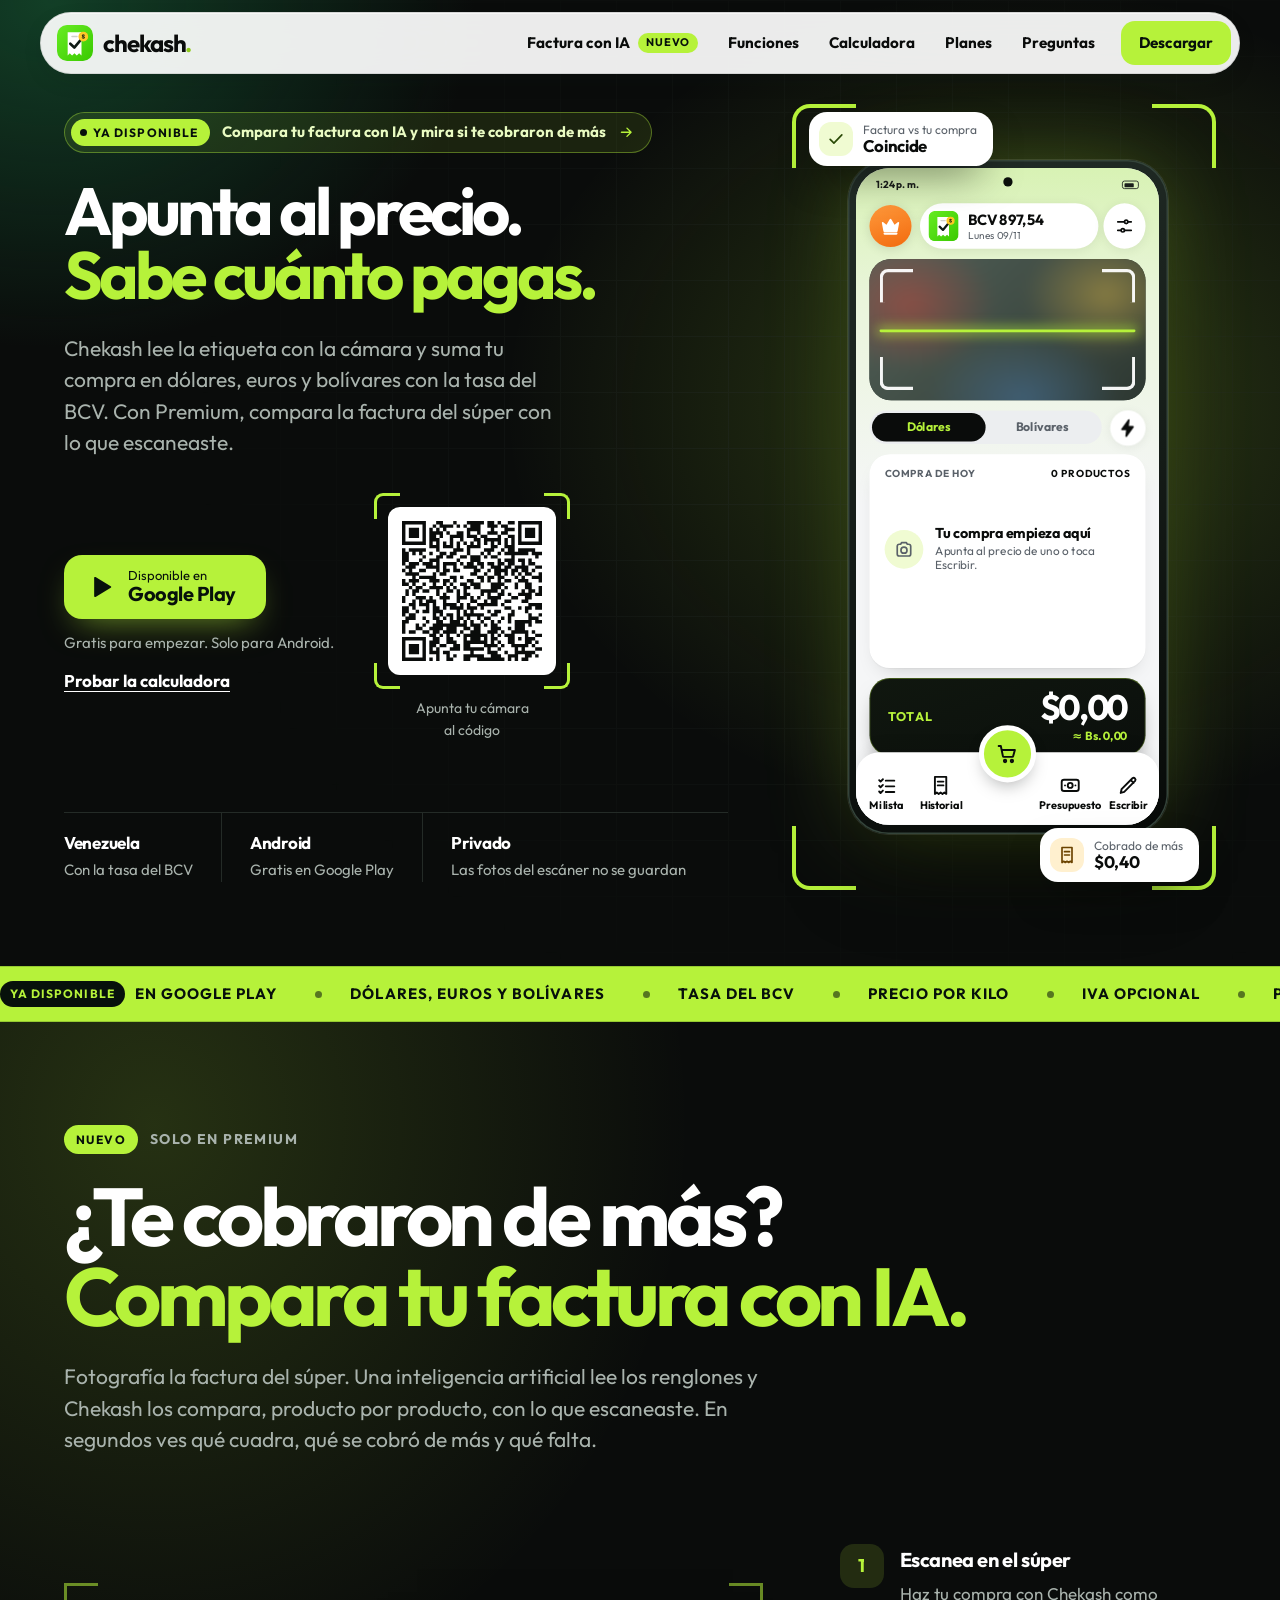
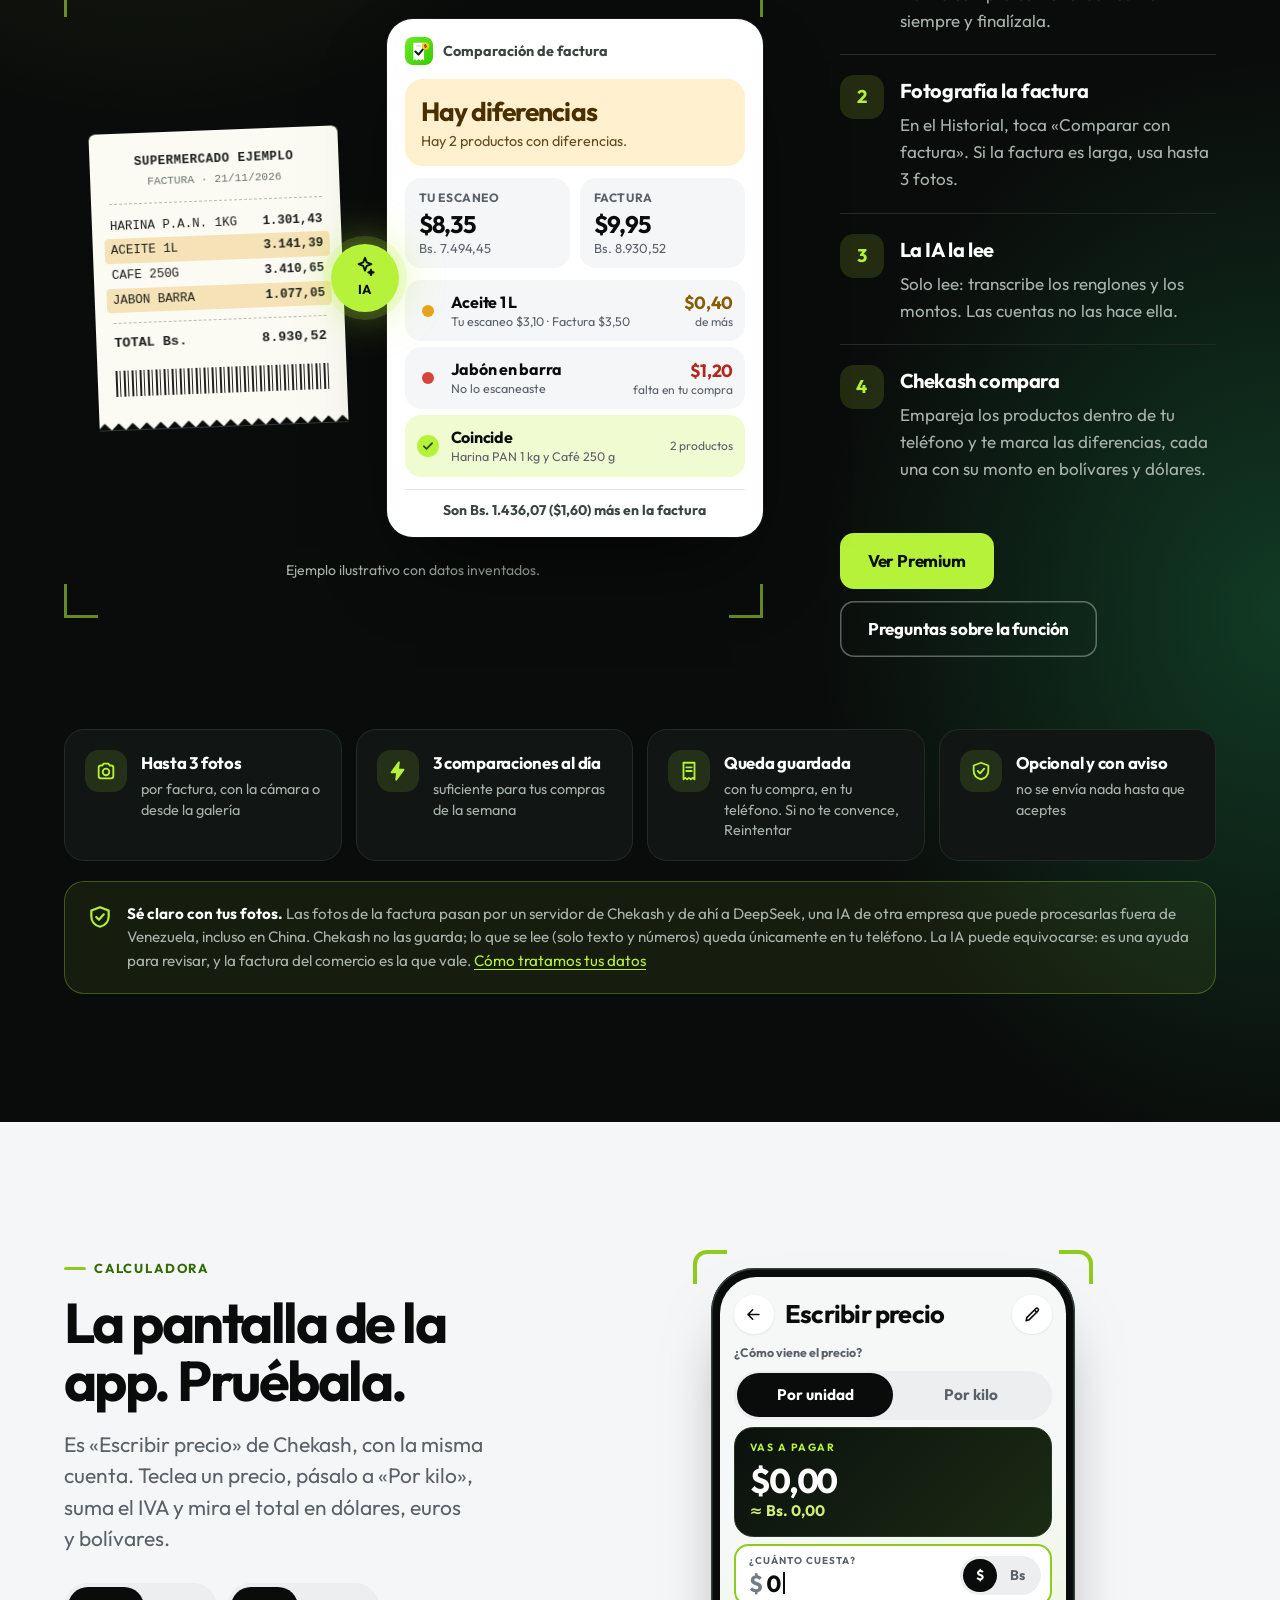
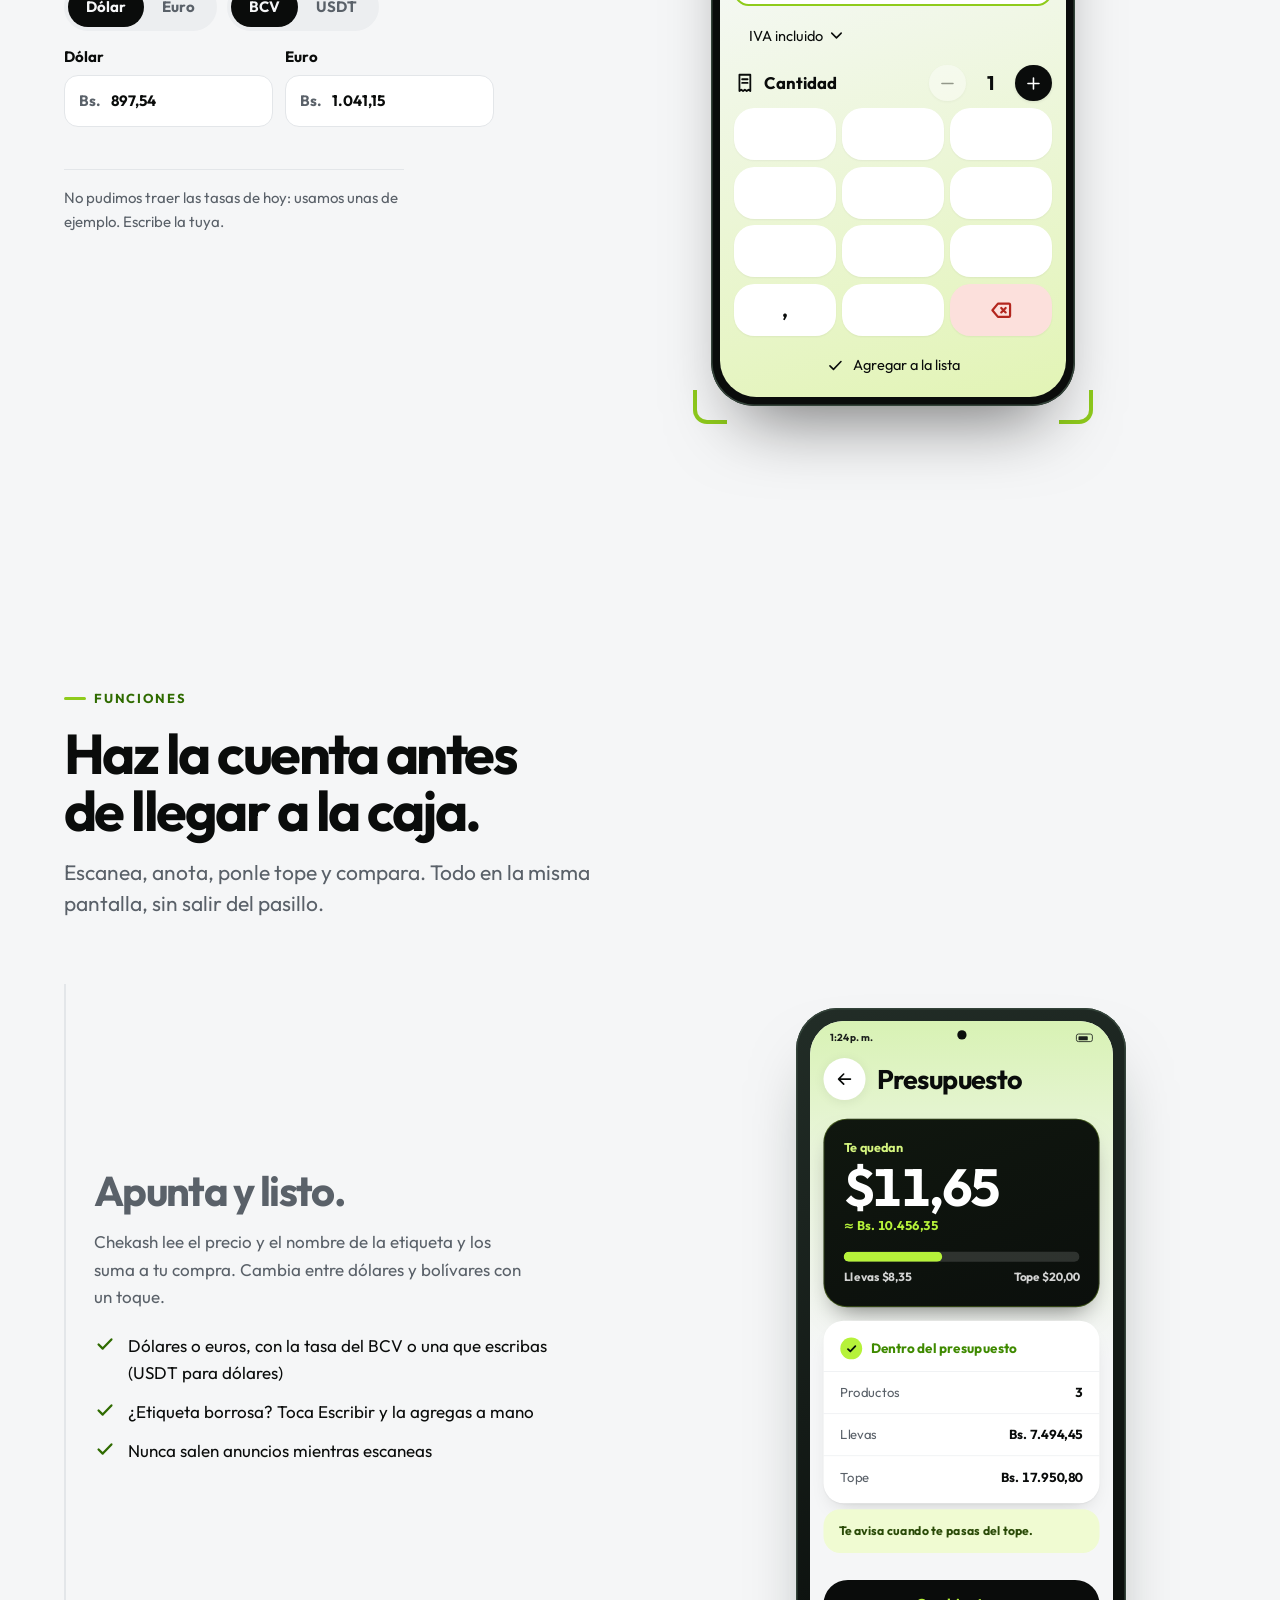
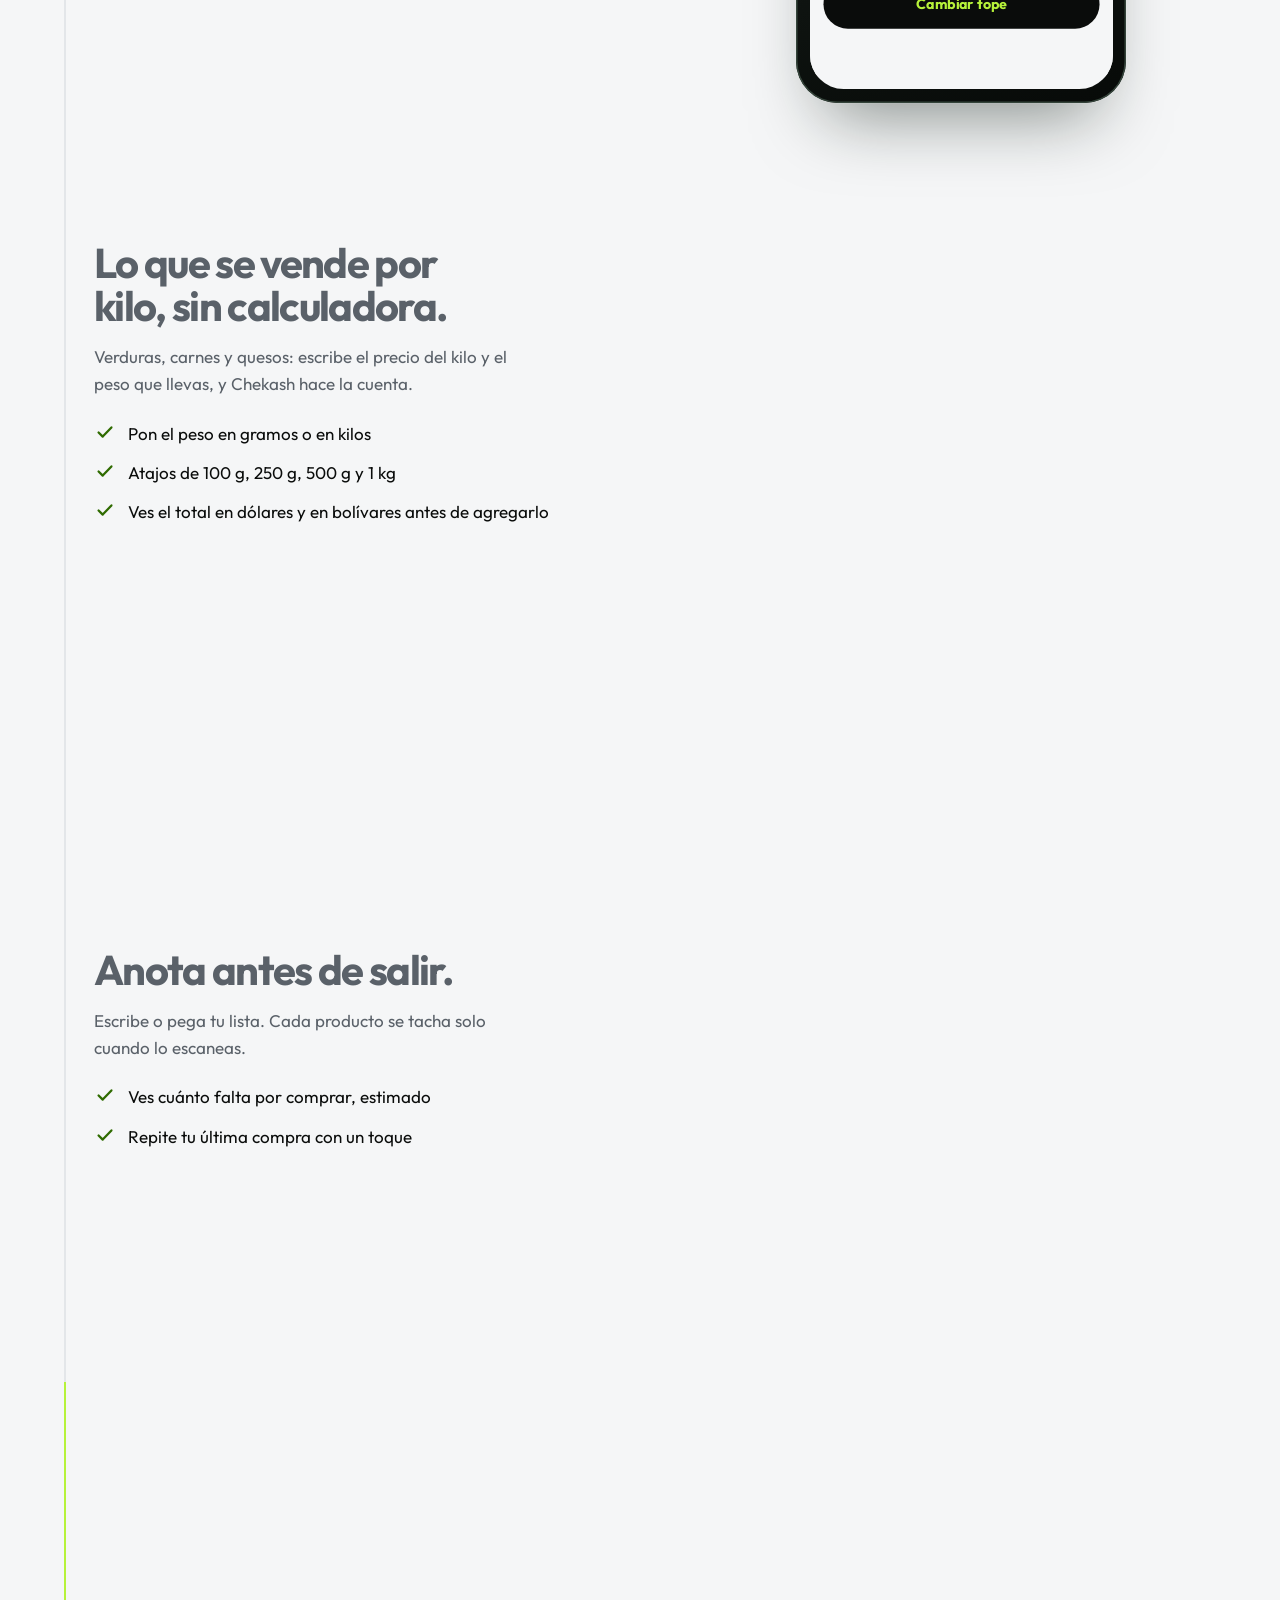
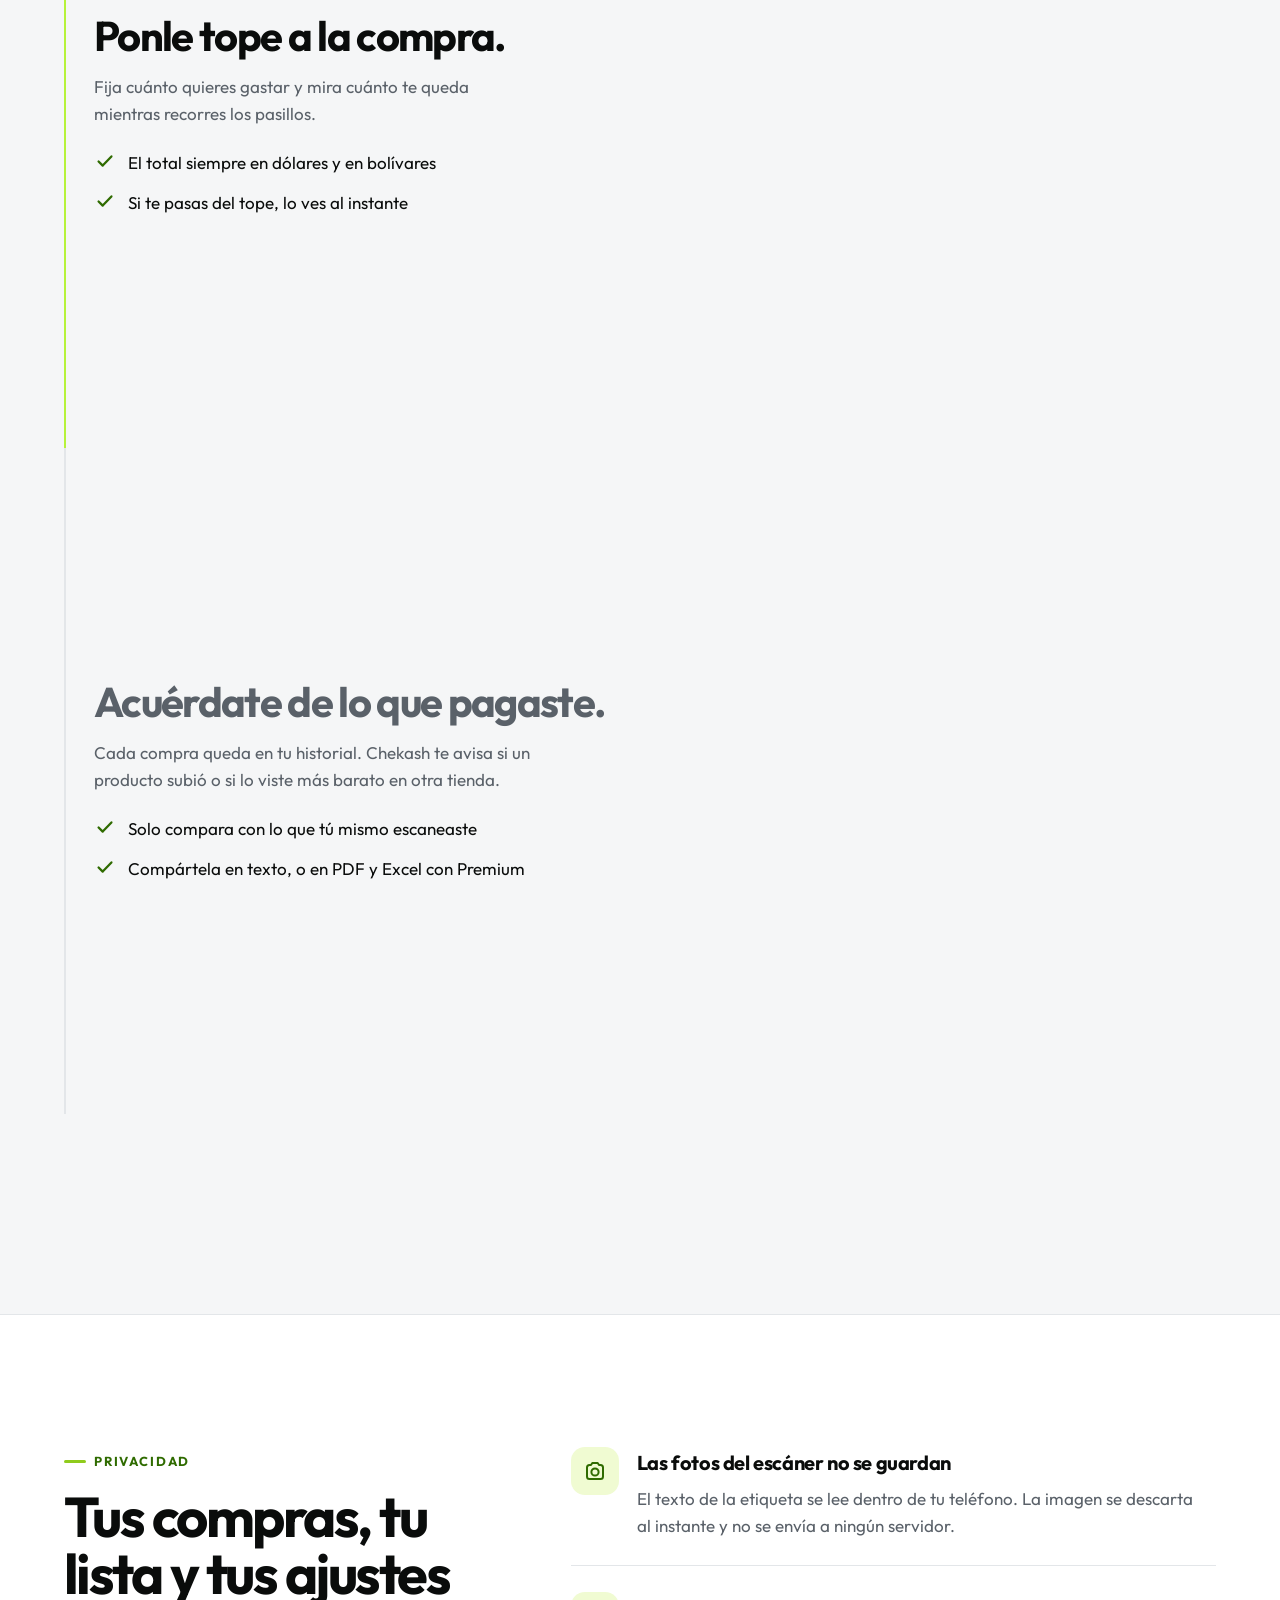
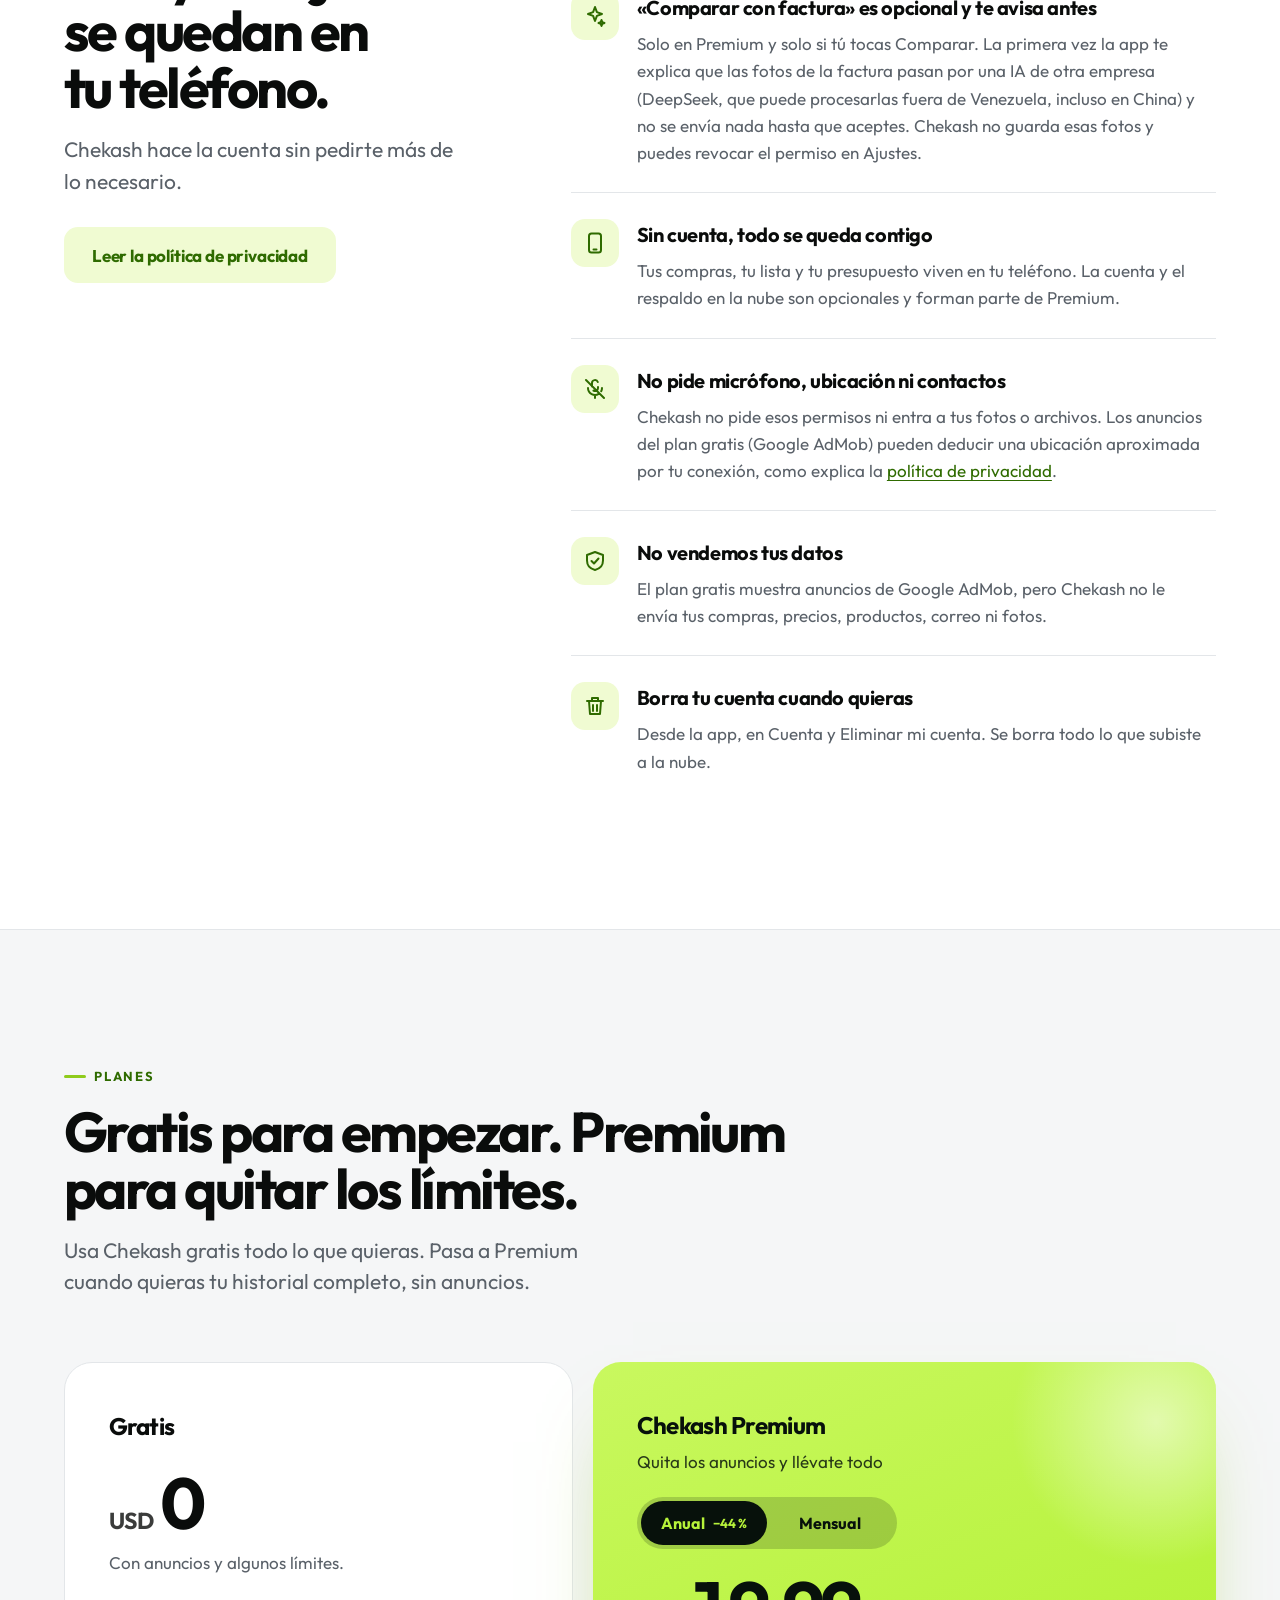
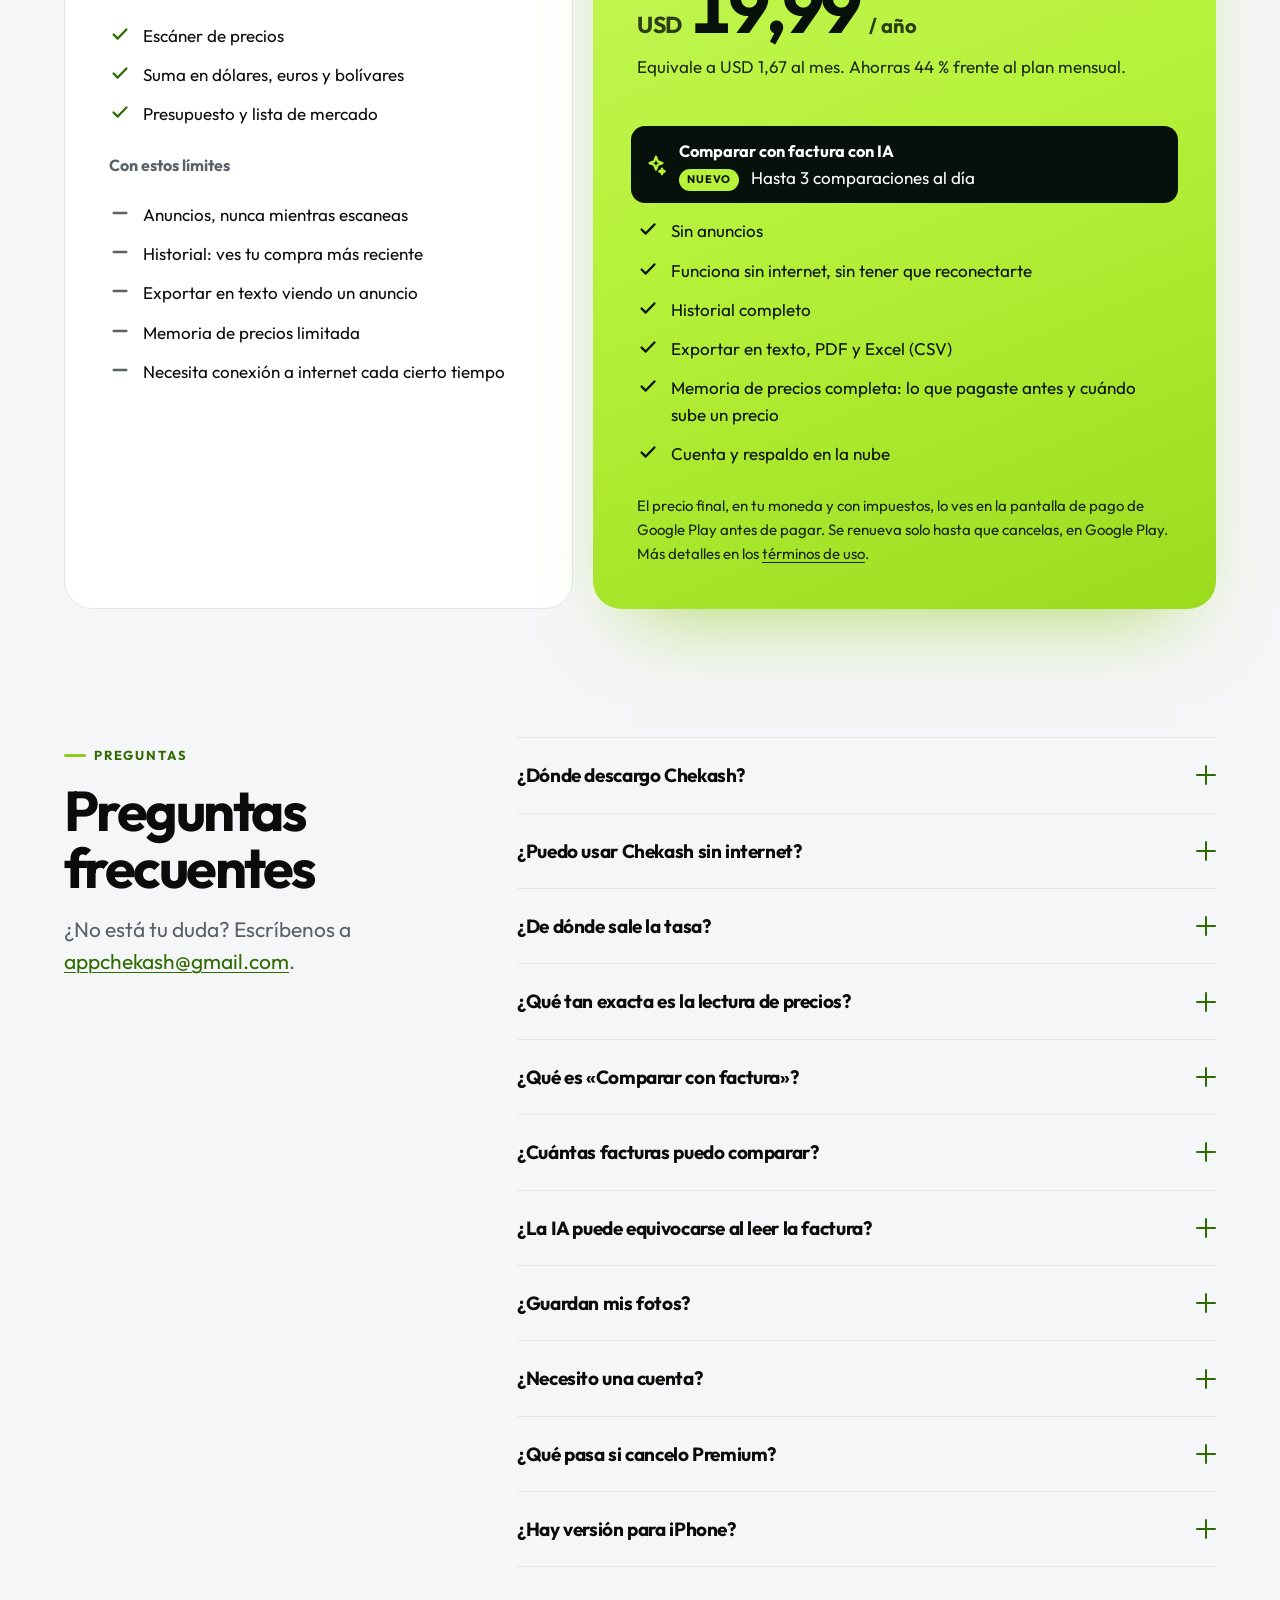
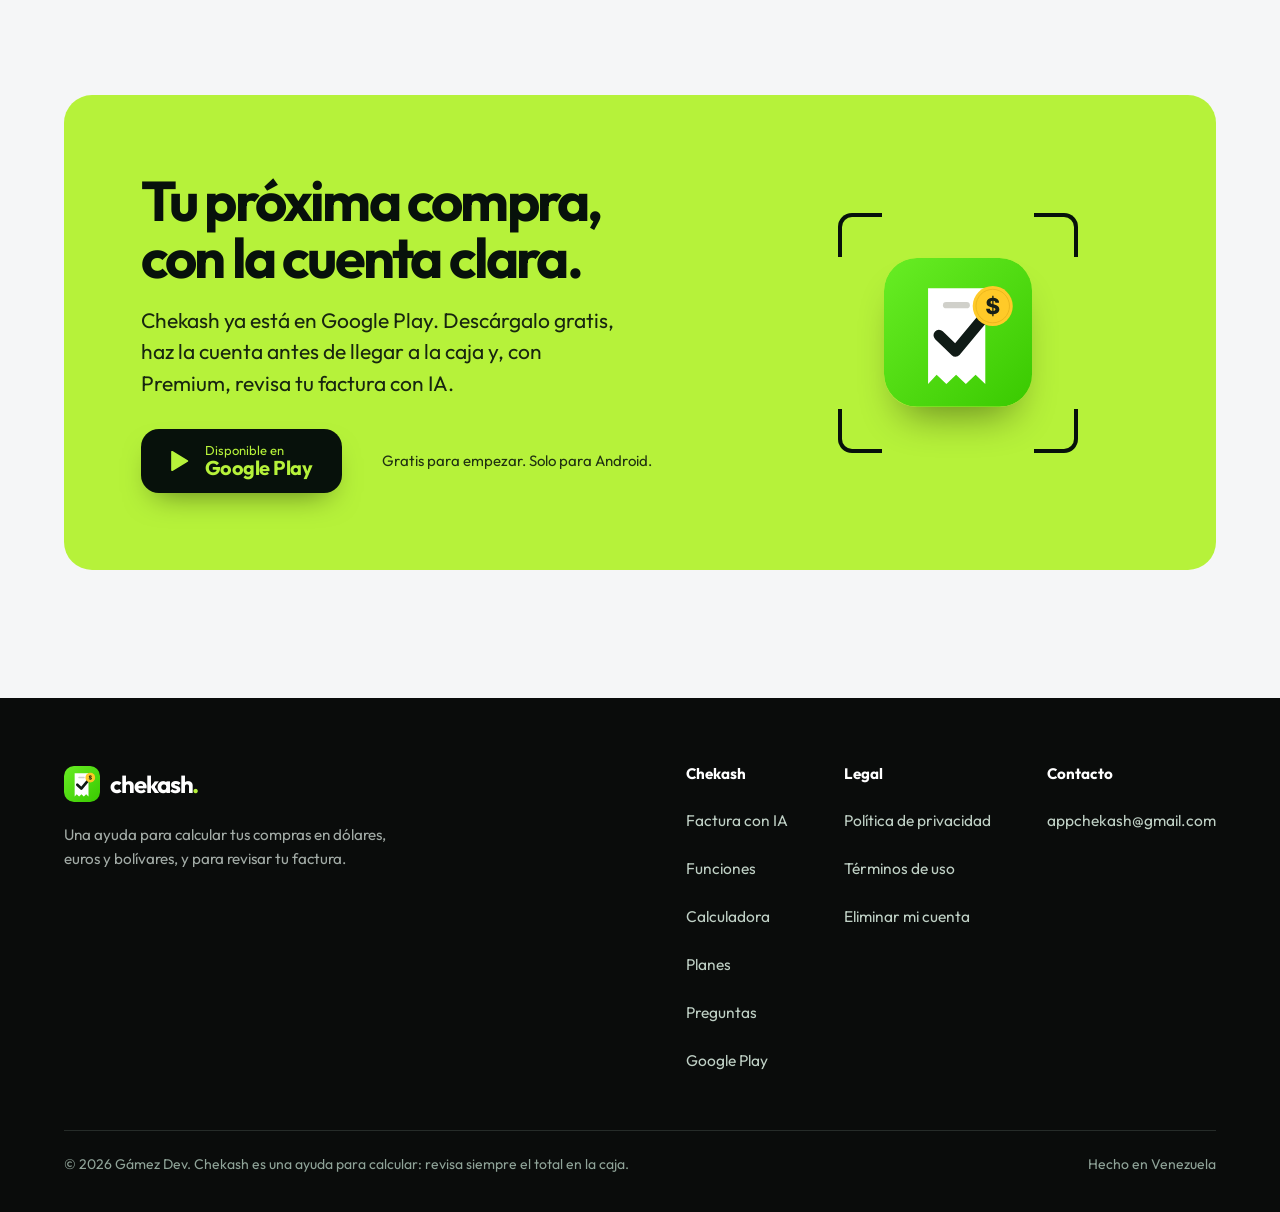
==== commit 7ec83818: "Add files via upload" ====
--- a/index.html
+++ b/index.html
@@ -14,7 +14,7 @@
 <link rel="preload" href="outfit-bold.woff" as="font" type="font/woff" crossorigin>
 <link rel="preload" href="outfit-regular.woff" as="font" type="font/woff" crossorigin>
 <link rel="canonical" href="https://gamezcorporation.github.io/">
-<link rel="stylesheet" href="site.css?v=20261114"><link rel="stylesheet" href="home.css?v=20261114"><link rel="stylesheet" href="evolucion.css?v=20261121"><link rel="stylesheet" href="lanzamiento.css?v=20261122">
+<link rel="stylesheet" href="site.css?v=20261114"><link rel="stylesheet" href="home.css?v=20261114"><link rel="stylesheet" href="evolucion.css?v=20261121"><link rel="stylesheet" href="lanzamiento.css?v=20261122"><link rel="stylesheet" href="calculadora.css?v=20261122">
 <meta property="og:type" content="website">
 <meta property="og:site_name" content="Chekash">
 <meta property="og:locale" content="es_VE">
@@ -162,47 +162,22 @@
 <section class="calc" id="calculadora" aria-labelledby="calc-t">
   <div class="wrap calc-grid">
     <div class="calc-copy">
-      <p class="eyebrow">Calculadora</p><h2 id="calc-t">Pruébalo con tu precio.</h2>
-      <p class="lead">Escribe un precio y mira cuánto es en bolívares, dólares y euros. Cambia las tasas por las del día.</p>
-      <p class="fine">Las tasas de aquí son de ejemplo. En la app se actualizan solas con el BCV, o escribes la tuya.</p>
-    </div>
-    <div class="readout" data-calc>
-      <div class="cm"><i></i><i></i><i></i><i></i></div>
-      <div class="segs">
-        <div class="seg" role="group" aria-label="Tipo de precio" data-seg="mode" style="--n:2"><button type="button" data-v="unit" aria-pressed="true">Por unidad</button><button type="button" data-v="kilo" aria-pressed="false">Por kilo</button></div>
-        <div class="seg" role="group" aria-label="Moneda del precio" data-seg="cur" data-cur style="--n:3"><button type="button" data-v="usd" aria-pressed="true">$</button><button type="button" data-v="eur" aria-pressed="false">€</button><button type="button" data-v="ves" aria-pressed="false">Bs.</button></div>
-      </div>
-
-      <div class="mode" data-mode="unit">
-        <div class="fields one"><div class="fld"><label for="c-price">Precio</label>
-          <div class="in-wrap" data-wrap="price"><span data-sym>$</span><input id="c-price" inputmode="decimal" autocomplete="off" autocapitalize="none" spellcheck="false" maxlength="14" value="1,45" aria-describedby="c-hint"></div>
-          <div class="hint" id="c-hint" data-hint></div></div></div>
-      </div>
-
-      <div class="mode" data-mode="kilo" hidden>
-        <div class="fields">
-          <div class="fld"><label for="k-price">Precio por kilo</label>
-            <div class="in-wrap" data-wrap="kprice"><span data-sym>$</span><input id="k-price" inputmode="decimal" autocomplete="off" autocapitalize="none" spellcheck="false" maxlength="14" value="2"></div></div>
-          <div class="fld"><label for="k-qty">Peso que llevas</label>
-            <div class="in-wrap" data-wrap="kqty"><input id="k-qty" inputmode="decimal" autocomplete="off" autocapitalize="none" spellcheck="false" maxlength="14" value="500">
-              <div class="unit" role="group" aria-label="Unidad de peso" data-unit><button type="button" data-v="g" aria-pressed="true">g</button><button type="button" data-v="kg" aria-pressed="false">kg</button></div></div></div>
-        </div>
-        <div class="hint live" data-kilo-hint aria-live="off"></div>
-        <div class="chips" role="group" aria-label="Atajos de peso"><button class="chip" type="button" data-g="100" aria-pressed="false">100 g</button><button class="chip" type="button" data-g="250" aria-pressed="false">250 g</button><button class="chip" type="button" data-g="500" aria-pressed="true">500 g</button><button class="chip" type="button" data-g="1000" aria-pressed="false">1 kg</button></div>
-      </div>
-
-      <div class="reads" aria-live="off">
-        <div class="read is-main ves" data-read="ves"><small>Bolívares</small><output class="num" for="c-price k-price k-qty">Bs. 1.301,43</output></div>
-        <div class="read usd" data-read="usd"><small>Dólares</small><output class="num">$1,45</output></div>
-        <div class="read eur" data-read="eur"><small>Euros</small><output class="num">€1,25</output></div>
-      </div>
-      <p class="sr" role="status" data-sr></p>
-
-      <div class="rates">
-        <div class="fld"><label for="r-usd">Dólar BCV (ejemplo)</label><div class="in-wrap"><span>Bs.</span><input id="r-usd" inputmode="decimal" autocomplete="off" maxlength="12" value="897,54"></div></div>
-        <div class="fld"><label for="r-eur">Euro BCV (ejemplo)</label><div class="in-wrap"><span>Bs.</span><input id="r-eur" inputmode="decimal" autocomplete="off" maxlength="12" value="1.041,15"></div></div>
-      </div>
-    </div>
+      <p class="eyebrow">Calculadora</p><h2 id="calc-t">La pantalla de la app. Pruébala.</h2>
+      <p class="lead">Es «Escribir precio» de Chekash, con la misma cuenta. Teclea un precio, pásalo a «Por kilo», suma el IVA y mira el total en dólares, euros y bolívares.</p>
+      <div class="rt">
+        <div class="rt-row">
+          <div class="seg2" role="group" aria-label="Moneda extranjera"><button type="button" data-for="usd" aria-pressed="true">Dólar</button><button type="button" data-for="eur" aria-pressed="false">Euro</button></div>
+          <div class="seg2" role="group" aria-label="Fuente del dólar"><button type="button" data-src="oficial" aria-pressed="true">BCV</button><button type="button" data-src="paralelo" aria-pressed="false">USDT</button></div>
+        </div>
+        <div class="rt-fields">
+          <label>Dólar<span class="in"><span>Bs.</span><input data-r="usd" inputmode="decimal" autocomplete="off" aria-label="Tasa del dólar en bolívares"></span></label>
+          <label>Euro<span class="in"><span>Bs.</span><input data-r="eur" inputmode="decimal" autocomplete="off" aria-label="Tasa del euro en bolívares"></span></label>
+        </div>
+        <p class="fine" data-rt-status role="status">Trayendo las tasas de hoy…</p>
+      </div>
+      <p class="cart" data-cart hidden><span data-cart-t></span><button type="button" data-cart-clear>Vaciar</button></p>
+    </div>
+    <div class="pc-wrap"><span class="cm lock" aria-hidden="true"><i></i><i></i><i></i><i></i></span><div class="pc" data-pc></div></div>
   </div>
 </section>
 
@@ -340,5 +315,6 @@
 <script src="home.js?v=20261114" defer></script>
 <script src="evolucion.js?v=20261121" defer></script>
 <script src="lanzamiento.js?v=20261122" defer></script>
+<script src="calculadora.js?v=20261122" defer></script>
 </body>
 </html>
--- a/calculadora.css
+++ b/calculadora.css
@@ -0,0 +1,72 @@
+/* Chekash · calculadora con la pantalla real de la app. Capa después de lanzamiento.css. */
+.pc-wrap{position:relative;justify-self:center;width:min(100%,400px);padding:18px}
+.pc-wrap>.cm{--cm-size:34px;--cm-w:4px;--cm-r:14px;--cm-color:var(--brand-dot)}
+.pc{container-type:inline-size}
+.pc-bezel{background:#0A0C0B;border-radius:12cqw;padding:2.4cqw;box-shadow:inset 0 0 0 1.5px #34443a,0 40px 70px -30px rgba(0,0,0,.55)}
+.pc-screen{position:relative;overflow:hidden;display:flex;flex-direction:column;gap:.5em;height:49.5em;padding:1em;border-radius:10cqw;font-size:4cqw;color:#0A0C0B;background:linear-gradient(165deg,#F5F8F6 35%,#E2F4B5)}
+.pc-screen button{font:inherit;color:inherit;border:0;background:none;cursor:pointer;touch-action:manipulation}
+.pc-screen .i{width:1.3em;height:1.3em;fill:none;stroke:currentColor;stroke-width:2;stroke-linecap:round;stroke-linejoin:round}
+.hd{display:flex;align-items:center;justify-content:space-between;gap:.6em;margin-top:.2em}
+.hd h3{font-size:1.75em;letter-spacing:-.03em;margin-right:auto;margin-left:.1em}
+.rb{display:grid;place-items:center;width:2.7em;height:2.7em;border-radius:50%;background:#fff;box-shadow:0 1px 3px rgba(0,0,0,.08)}
+.q{margin:.1em 0 0;font-weight:700;font-size:.85em;color:#5A6169}
+.sg{display:flex;background:#ECEEF0;border-radius:99em;padding:.2em}
+.sg button{flex:1;border-radius:99em;padding:.4em .95em;font-weight:700;font-size:.95em;color:#5A6169;transition:background-color .15s,color .15s}
+.sg button[aria-pressed=true]{background:#0A0C0B;color:#fff}
+.sg.big button{padding:.62em 0;font-size:1.05em}
+.pn{padding:.8em 1em .85em;border-radius:1.3em;color:#fff;background:linear-gradient(135deg,#0b110e,#1b2b13);border:1px solid #28381f}
+.pn small{display:block;font-weight:700;font-size:.72em;letter-spacing:.14em;text-transform:uppercase;color:#B6F23A}
+.pn small i{font-style:normal}
+.pn b{display:block;margin-top:.15em;font-size:2.35em;line-height:1.1;letter-spacing:-.03em;font-variant-numeric:tabular-nums;overflow-wrap:anywhere}
+.pn em{display:block;font-style:normal;font-weight:700;font-size:1.05em;color:#CFEF7A;min-height:1.3em}
+.pn p{margin:.25em 0 0;font:700 .75em ui-monospace,Menlo,Consolas,monospace;color:#fff}
+.fd{display:flex;align-items:center;gap:.5em;padding:.45em .6em .45em .9em;border-radius:1em;background:#fff;border:.14em solid #E3E6E9}
+.fd.on{border-color:#8FCB1C}
+.fd-m{flex:1;min-width:0;text-align:left;padding:0}
+.fd small{display:block;font-weight:700;font-size:.68em;letter-spacing:.1em;text-transform:uppercase;color:#5A6169}
+.fd b{display:block;font-size:1.6em;line-height:1.25;font-variant-numeric:tabular-nums;white-space:nowrap;overflow:hidden}
+.fd b span:first-child{color:#737B83}
+.fd.on .fd-m b>span:last-child::after{content:"";display:inline-block;width:.07em;height:.95em;margin-left:.08em;vertical-align:-.12em;background:#0A0C0B;animation:caret 1.1s steps(1) infinite}
+@keyframes caret{50%{opacity:0}}
+.fd .sg{flex:none}
+.chips{display:flex;gap:.5em}
+.chip,.chips button{padding:.5em 1em;border-radius:99em;background:#ECEEF0;font-weight:700;font-size:.95em;display:inline-flex;align-items:center;gap:.3em}
+.chips button[aria-pressed=true]{background:#0A0C0B;color:#fff}
+.vat{position:relative;align-self:flex-start}
+.menu{position:absolute;z-index:5;left:0;top:calc(100% + .3em);min-width:12em;padding:.3em;border-radius:1em;background:#fff;box-shadow:0 12px 30px -10px rgba(0,0,0,.35)}
+.menu button{display:block;width:100%;text-align:left;padding:.7em .8em;border-radius:.7em;font-weight:700}
+.menu button:hover{background:#F0FBD2}
+.qty{display:flex;align-items:center;justify-content:space-between}
+.qty>span{display:flex;align-items:center;gap:.5em;font-weight:700;font-size:1.15em}
+.st{display:flex;align-items:center;gap:.9em}
+.st b{min-width:1.2em;text-align:center;font-size:1.35em}
+.st button{display:grid;place-items:center;width:2.5em;height:2.5em;border-radius:50%;background:#fff;box-shadow:0 1px 3px rgba(0,0,0,.1)}
+.st button.pl{background:#0A0C0B;color:#fff}
+.st button:disabled{opacity:.4;cursor:default}
+.kp{display:grid;grid-template-columns:repeat(3,1fr);gap:.45em;margin-top:auto}
+.kp button{height:2.55em;border-radius:1em;background:#fff;font-weight:700;font-size:1.4em;box-shadow:0 1px 2px rgba(0,0,0,.05);transition:transform .12s var(--ease-out)}
+.kp button:active{transform:scale(.95)}
+.kp .dl{background:#FCE0DC;color:#B3261E;display:grid;place-items:center}
+.add{display:flex;align-items:center;justify-content:center;gap:.5em;min-height:3em;border-radius:1.3em;background:#ECEEF0;font-weight:700;font-size:1.05em;color:#5A6169;transition:background-color .15s,color .15s}
+.add.on{background:#B6F23A;color:#07110B}
+.add:disabled{cursor:default}
+.toast{position:absolute;left:1em;right:1em;top:4.4em;margin:0;padding:.65em .85em;border-radius:.9em;background:#0A0C0B;color:#fff;font-size:.82em;line-height:1.35;opacity:0;transform:translateY(-.4em);transition:opacity .2s,transform .2s;pointer-events:none}
+.toast.on{opacity:1;transform:none}
+.pc-screen :focus-visible{outline:3px solid #2F6B00;outline-offset:2px}
+/* Tasas y lista, a la izquierda */
+.rt{display:grid;gap:14px;max-width:460px;margin-top:28px}
+.rt-row{display:flex;flex-wrap:wrap;gap:10px}
+.seg2{display:inline-flex;padding:4px;border-radius:var(--r-pill);background:var(--sunken)}
+.seg2 button{border:0;background:none;color:var(--ink-muted);font:inherit;font-weight:700;font-size:.9375rem;padding:8px 18px;border-radius:var(--r-pill);cursor:pointer;min-height:40px}
+.seg2 button[aria-pressed=true]{background:var(--ink);color:var(--bg)}
+.rt-fields{display:grid;grid-template-columns:1fr 1fr;gap:12px}
+.rt label{display:grid;gap:6px;font-weight:700;font-size:.9375rem}
+.rt .in{display:flex;align-items:center;gap:8px;min-height:52px;padding:0 14px;border-radius:var(--r-control);background:var(--surface);border:1px solid var(--outline)}
+.rt .in span{color:var(--ink-muted)}
+.rt input{width:100%;min-width:0;border:0;background:none;color:var(--ink);font:inherit;font-weight:700;outline:0}
+.rt .in:focus-within{border-color:var(--brand-ink)}
+.cart{display:flex;flex-wrap:wrap;align-items:center;gap:8px 16px;margin-top:20px;max-width:460px;padding:14px 18px;border-radius:var(--r-card);background:var(--brand-soft);color:var(--ink-muted)}
+.cart [data-cart-t]{font-weight:700;color:var(--brand-ink)}
+.cart button{border:0;background:none;color:var(--ink);font:inherit;font-weight:700;text-decoration:underline;cursor:pointer}
+@media (prefers-color-scheme:dark){.cart{background:var(--surface)}}
+@media (prefers-reduced-motion:reduce){.fd.on .fd-m b>span:last-child::after{animation:none}.toast{transition:none}}
